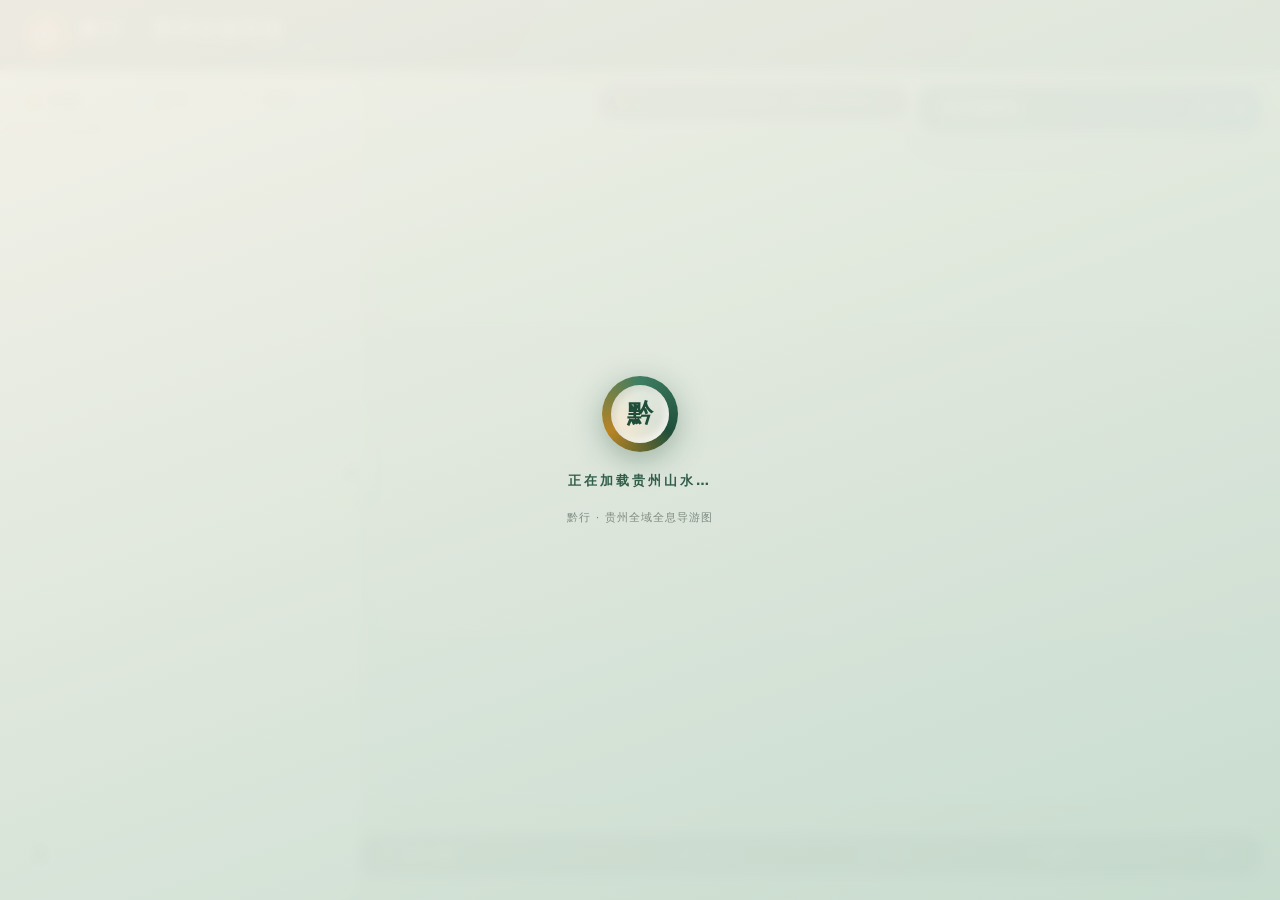
==== index.html @ d2a4653a "deploy qianxing" ====
<!DOCTYPE html>
<html lang="zh-CN">
<head>
<meta charset="UTF-8">
<meta name="viewport" content="width=device-width, initial-scale=1.0">
<title>黔行 · 贵州全域全息导游图</title>
<link rel="stylesheet" href="leaflet/leaflet.css" />
<link rel="dns-prefetch" href="https://webrd01.is.autonavi.com" />
<script src="leaflet/leaflet.js"></script>
<style>
  :root {
    --ink-deep: #0f1d16; --mountain: #1f4f3a; --mountain-mid: #3d7e62;
    --mountain-mist: #c8dccf; --bg-paper: rgba(253, 251, 243, 0.85);
    --bg-base: #f4f1e8; --chili: #c54a2c; --amber: #b88424;
    --line: rgba(224, 218, 196, 0.6); --glass: rgba(15, 29, 22, 0.65);
    --glass-light: rgba(255, 255, 255, 0.75);
  }
  * { margin: 0; padding: 0; box-sizing: border-box; }
  body { font-family: system-ui, -apple-system, BlinkMacSystemFont, "PingFang SC", "Microsoft YaHei", "Noto Sans SC", "Hiragino Sans GB", sans-serif; background: var(--bg-base); color: var(--ink-deep); overflow: hidden; }
  ::-webkit-scrollbar { width: 6px; height: 6px; }
  ::-webkit-scrollbar-track { background: transparent; }
  ::-webkit-scrollbar-thumb { background: rgba(15,29,22,0.2); border-radius: 3px; }
  ::-webkit-scrollbar-thumb:hover { background: rgba(15,29,22,0.4); }
  header {
    background: var(--glass); backdrop-filter: blur(20px); -webkit-backdrop-filter: blur(20px);
    color: white; height: 70px; display: flex; align-items: center; justify-content: space-between;
    box-shadow: 0 4px 20px rgba(0,0,0,0.15); z-index: 1001; position: relative; border-bottom: 1px solid rgba(255,255,255,0.1);
  }
  .brand { display: flex; align-items: center; gap: 12px; padding: 0 24px; z-index: 2; }
  .brand-seal { width: 44px; height: 44px; background: var(--chili); border-radius: 12px; display: flex; align-items: center; justify-content: center; font-family: system-ui, -apple-system, BlinkMacSystemFont, "PingFang SC", "Microsoft YaHei", "Noto Sans SC", "Hiragino Sans GB", sans-serif; font-size: 24px; transform: rotate(-5deg); box-shadow: 0 4px 12px rgba(197,74,44,0.4); }
  .brand-text h1 { font-size: 20px; font-weight: 900; letter-spacing: 2px; }
  .brand-text p { font-size: 10px; opacity: 0.8; letter-spacing: 4px; }
  .admin-link { position: absolute; top: 10px; right: 20px; background: rgba(255,255,255,0.15); color: white; padding: 6px 14px; border-radius: 16px; font-size: 12px; text-decoration: none; border: 1px solid rgba(255,255,255,0.2); transition: all 0.2s; z-index: 10; }
  .admin-link:hover { background: rgba(255,255,255,0.3); }
  .search-box { position: relative; width: 380px; z-index: 2; }
  .search-box input { width: 100%; padding: 10px 16px; border-radius: 24px; border: 1px solid rgba(255,255,255,0.2); background: rgba(255,255,255,0.15); color: white; font-family: system-ui, -apple-system, BlinkMacSystemFont, "PingFang SC", "Microsoft YaHei", "Noto Sans SC", "Hiragino Sans GB", sans-serif; font-size: 14px; outline: none; transition: all 0.3s; }
  .search-box input::placeholder { color: rgba(255,255,255,0.6); }
  .search-box input:focus { background: rgba(255,255,255,0.25); box-shadow: 0 0 0 2px rgba(184,132,36,0.5); }
  .search-results { position: absolute; top: 45px; left: 0; width: 100%; background: var(--glass-light); backdrop-filter: blur(20px); border-radius: 12px; box-shadow: 0 8px 32px rgba(0,0,0,0.2); overflow: hidden; display: none; max-height: 400px; overflow-y: auto; z-index: 2000; border: 1px solid rgba(255,255,255,0.2); }
  .search-item { padding: 12px 16px; cursor: pointer; border-bottom: 1px solid rgba(255,255,255,0.1); font-size: 13px; display: flex; justify-content: space-between; align-items: center; color: var(--ink-deep); }
  .search-item:hover { background: rgba(255,255,255,0.3); }
  .search-item small { color: #666; font-weight: normal; margin-left: 5px; display: block; font-size: 11px; margin-top: 2px; }
  .search-tag { background: var(--chili); color: white; font-size: 9px; padding: 2px 5px; border-radius: 4px; margin-left: 5px; vertical-align: middle; }
  .search-price { color: var(--chili); font-weight: bold; font-size: 12px; }
  .ticker-wrap { flex: 1; overflow: hidden; margin: 0 20px; z-index: 2; }
  .ticker { display: flex; white-space: nowrap; animation: ticker 40s linear infinite; }
  .ticker-item { padding: 0 30px; font-size: 13px; color: rgba(255,255,255,0.9); display: flex; align-items: center; gap: 8px; }
  .ticker-item::before { content: '🔥'; }
  @keyframes ticker { 0% { transform: translateX(100%); } 100% { transform: translateX(-100%); } }
  .main-container { display: flex; height: calc(100vh - 70px); position: relative; }
  .sidebar { position: absolute; left: 0; top: 0; bottom: 0; width: 360px; background: var(--bg-paper); backdrop-filter: blur(20px); -webkit-backdrop-filter: blur(20px); height: 100%; display: flex; flex-direction: column; z-index: 500; border-right: 1px solid rgba(255,255,255,0.3); box-shadow: 4px 0 20px rgba(0,0,0,0.05); transition: transform 0.35s cubic-bezier(0.4, 0, 0.2, 1); }
  .sidebar-nav { width: 320px; display: flex; flex-direction: column; border-right: 1px solid rgba(255,255,255,0.25); min-height: 0; }
  .sidebar-comm { width: 340px; display: flex; flex-direction: column; min-height: 0; }
  .sidebar-comm-head { display: flex; align-items: center; justify-content: space-between; padding: 13px 15px; font-weight: 800; color: var(--mountain); border-bottom: 1px solid rgba(255,255,255,0.3); background: rgba(255,255,255,0.28); flex-shrink: 0; }
  .sidebar-comm-live { font-size: 11px; color: #2e9e5b; font-weight: 700; }
  .sidebar-comm .sidebar-content { padding: 0; }
  @media (max-width: 820px) {
    .sidebar { width: 100%; flex-direction: column; }
    .sidebar-nav { width: 100%; height: 52%; }
    .sidebar-comm { width: 100%; height: 48%; border-right: none; border-top: 1px solid rgba(255,255,255,0.25); }
  }
  .sidebar.hidden { transform: translateX(-100%); box-shadow: none; }

  /* ===== 侧边栏滑动开关按钮 ===== */
  .sidebar-toggle { position: fixed; top: 50%; left: 332px; transform: translateY(-50%); z-index: 1200; width: 38px; height: 92px; border: none; cursor: pointer; background: linear-gradient(135deg, rgba(255,255,255,0.5), rgba(225,242,233,0.25)); backdrop-filter: blur(18px) saturate(160%); -webkit-backdrop-filter: blur(18px) saturate(160%); border-radius: 16px; box-shadow: 0 8px 24px rgba(15,29,22,0.18), inset 0 1px 0 rgba(255,255,255,0.6), inset 0 -1px 0 rgba(255,255,255,0.15); border: 1px solid rgba(255,255,255,0.45); color: #1f4f3a; display: flex; align-items: center; justify-content: center; transition: left 0.35s cubic-bezier(0.4, 0, 0.2, 1), background 0.2s, transform 0.2s, box-shadow 0.2s; }
  .sidebar-toggle:hover { background: linear-gradient(135deg, rgba(255,255,255,0.62), rgba(225,242,233,0.34)); box-shadow: 0 10px 30px rgba(15,29,22,0.26), inset 0 1px 0 rgba(255,255,255,0.78), inset 0 -1px 0 rgba(255,255,255,0.2); transform: translateY(-50%) scale(1.05); }
  .sidebar-toggle .toggle-badge { position: absolute; top: -6px; right: -4px; width: 16px; height: 16px; background: var(--chili); border-radius: 50%; font-size: 9px; display: flex; align-items: center; justify-content: center; box-shadow: 0 1px 4px rgba(0,0,0,0.3); border: 1.5px solid #fff; }
  .sidebar-toggle .toggle-inner { display: flex; flex-direction: column; align-items: center; gap: 5px; }
  .sidebar-toggle .toggle-icon { font-size: 16px; line-height: 1; color: #1f4f3a; transition: transform 0.35s cubic-bezier(0.4, 0, 0.2, 1); }
  .sidebar-toggle .toggle-text { font-size: 9px; letter-spacing: 1px; writing-mode: vertical-rl; color: #1f4f3a; opacity: 0.9; font-weight: 700; }
  .sidebar-toggle.closed { left: 0; }
  .sidebar-toggle.closed .toggle-icon { transform: rotate(180deg); }

  /* ===== 路书出发设置 ===== */
  .route-setup { background: linear-gradient(135deg, rgba(31,79,58,0.09), rgba(184,132,36,0.09)); border: 1px solid rgba(31,79,58,0.18); border-radius: 12px; padding: 12px; margin: 0 10px 12px; }
  .setup-title { font-size: 13px; font-weight: 900; color: var(--mountain); margin-bottom: 9px; display: flex; align-items: center; gap: 6px; cursor: pointer; user-select: none; justify-content: space-between; }
  .setup-toggle { transition: transform 0.3s ease; font-size: 11px; opacity: 0.6; }
  .setup-toggle.collapsed { transform: rotate(-90deg); }
  .setup-body { max-height: 800px; overflow: hidden; transition: max-height 0.35s ease, opacity 0.3s ease, margin 0.3s ease; opacity: 1; }
  .setup-body.collapsed { max-height: 0; opacity: 0; margin-top: -9px; }
  .setup-grid { display: grid; grid-template-columns: 1fr 1fr; gap: 8px; margin-bottom: 9px; }
  .setup-field label { font-size: 10px; color: var(--ink-deep); opacity: 0.65; display: block; margin-bottom: 3px; font-weight: bold; }
  .setup-field input { width: 100%; padding: 7px 9px; border: 1px solid rgba(31,79,58,0.25); border-radius: 8px; font-family: system-ui, -apple-system, BlinkMacSystemFont, "PingFang SC", "Microsoft YaHei", "Noto Sans SC", "Hiragino Sans GB", sans-serif; font-size: 12px; background: rgba(255,255,255,0.65); color: var(--ink-deep); outline: none; transition: all 0.2s; }
  .setup-field input:focus { border-color: var(--mountain); box-shadow: 0 0 0 2px rgba(31,79,58,0.15); }
  .pack-row { display: flex; gap: 6px; margin-bottom: 8px; }
  .pack-row input { flex: 1; padding: 7px 9px; border: 1px solid rgba(31,79,58,0.25); border-radius: 8px; font-family: system-ui, -apple-system, BlinkMacSystemFont, "PingFang SC", "Microsoft YaHei", "Noto Sans SC", "Hiragino Sans GB", sans-serif; font-size: 12px; background: rgba(255,255,255,0.65); outline: none; }
  .pack-row button { width: 34px; flex-shrink: 0; background: var(--mountain); color: #fff; border: none; border-radius: 8px; font-size: 16px; cursor: pointer; transition: all 0.2s; }
  .pack-row button:hover { background: var(--ink-deep); }
  .pack-tags { display: flex; flex-wrap: wrap; gap: 5px; margin-bottom: 9px; }
  .pack-tag { display: inline-flex; align-items: center; gap: 4px; background: rgba(31,79,58,0.12); color: var(--mountain); font-size: 11px; font-weight: bold; padding: 3px 9px; border-radius: 20px; border: 1px solid rgba(31,79,58,0.2); }
  .pack-tag button { background: none; border: none; color: var(--mountain); opacity: 0.5; cursor: pointer; font-size: 11px; padding: 0; margin-left: 2px; }
  .pack-tag button:hover { opacity: 1; }
  .smart-btn { width: 100%; padding: 8px; background: linear-gradient(135deg, var(--amber), #d99a2b); color: white; border: none; border-radius: 8px; font-size: 12px; font-weight: bold; cursor: pointer; transition: all 0.2s; display: flex; align-items: center; justify-content: center; gap: 6px; box-shadow: 0 3px 10px rgba(184,132,36,0.35); }
  .smart-btn:hover { transform: translateY(-1px); box-shadow: 0 5px 14px rgba(184,132,36,0.45); }
  .smart-tips { margin-top: 9px; }
  .smart-tip { display: flex; gap: 6px; align-items: flex-start; background: rgba(255,255,255,0.6); border: 1px solid rgba(184,132,36,0.25); border-left: 3px solid var(--amber); border-radius: 7px; padding: 6px 8px; margin-bottom: 5px; font-size: 11px; color: #555; line-height: 1.45; }
  .smart-tip.empty { border-left-color: #999; border-style: dashed; color: #999; background: rgba(255,255,255,0.35); }
  .sidebar-tabs { display: flex; border-bottom: 1px solid rgba(255,255,255,0.3); }
  .sidebar-tab { flex: 1; padding: 15px; text-align: center; cursor: pointer; font-weight: bold; color: var(--ink-deep); opacity: 0.5; border-bottom: 3px solid transparent; transition: all 0.2s; }
  .sidebar-tab.active { opacity: 1; color: var(--mountain); border-bottom-color: var(--chili); background: rgba(255,255,255,0.3); }
  .sidebar-content { flex: 1; overflow-y: auto; }
  .tab-content { display: none; padding: 15px 15px 15px 10px; }
  .tab-content.active { display: block; }
  .hot-card { background: var(--glass-light); backdrop-filter: blur(10px); border: 1px solid rgba(255,255,255,0.4); border-radius: 12px; padding: 15px; margin-bottom: 12px; box-shadow: 0 4px 12px rgba(0,0,0,0.05); border-left: 4px solid var(--amber); transition: all 0.2s; }
  .fallback-tip { font-size: 11px; color: #b45309; background: rgba(255,248,225,0.8); border: 1px dashed var(--amber); border-radius: 8px; padding: 8px 10px; margin-bottom: 12px; line-height: 1.4; }
  .hot-toolbar { margin-bottom: 12px; display: flex; flex-direction: column; gap: 8px; }
  .hot-status { font-size: 11px; padding: 8px 10px; border-radius: 8px; line-height: 1.4; }
  .hot-status.ok { color: #166534; background: rgba(220,252,231,0.85); border: 1px solid rgba(34,197,94,0.35); }
  .hot-status.sync { color: #1e40af; background: rgba(219,234,254,0.85); border: 1px solid rgba(59,130,246,0.35); }
  .hot-status.warn { color: #92400e; background: rgba(255,248,225,0.9); border: 1px dashed var(--amber); }
  .hot-toolbar-btns { display: flex; gap: 8px; }
  .hot-mini-btn { flex: 1; padding: 6px 0; border: 1px solid rgba(31,79,58,0.25); background: rgba(255,255,255,0.6); color: var(--mountain); border-radius: 8px; font-size: 11px; font-weight: bold; cursor: pointer; transition: all 0.2s; font-family: inherit; }
  .hot-mini-btn:hover { background: var(--mountain); color: #fff; }
  .hot-card:hover { transform: translateY(-2px); box-shadow: 0 8px 20px rgba(0,0,0,0.1); }
  .hot-card.urgent { border-left-color: var(--chili); }
  .hot-title { font-size: 14px; font-weight: bold; margin-bottom: 5px; display: flex; justify-content: space-between; }
  .hot-badge { font-size: 10px; padding: 2px 6px; border-radius: 4px; color: white; }
  .hot-badge.red { background: var(--chili); }
  .hot-badge.orange { background: var(--amber); }
  .hot-desc { font-size: 12px; color: #555; line-height: 1.5; }
  .route-stats { padding: 15px 10px; background: rgba(15,29,22,0.1); border-radius: 12px; margin: 10px; color: var(--ink-deep); display: flex; justify-content: space-around; text-align: center; }
  .stat-item h3 { font-size: 22px; color: var(--chili); margin-bottom: 2px; font-family: system-ui, -apple-system, BlinkMacSystemFont, "PingFang SC", "Microsoft YaHei", "Noto Sans SC", "Hiragino Sans GB", sans-serif; }
  .stat-item p { font-size: 11px; opacity: 0.7; }
  .empty-tip { text-align: center; color: #aaa; margin-top: 60px; font-size: 14px; }
  .empty-tip div { font-size: 50px; margin-bottom: 15px; opacity: 0.3; }
  .route-item { background: var(--glass-light); backdrop-filter: blur(10px); border: 1px solid rgba(255,255,255,0.4); border-radius: 10px; padding: 12px; margin-bottom: 12px; display: flex; align-items: center; gap: 12px; border-left: 4px solid var(--mountain); box-shadow: 0 2px 8px rgba(0,0,0,0.05); position: relative; }
  .route-num { background: var(--mountain); color: white; width: 26px; height: 26px; border-radius: 50%; display: flex; align-items: center; justify-content: center; font-size: 13px; flex-shrink: 0; font-weight: bold; }
  .route-info { flex: 1; }
  .route-info h4 { font-size: 15px; margin-bottom: 3px; color: var(--ink-deep); }
  .route-info p { font-size: 11px; color: var(--chili); font-weight: bold; }
  .route-del { background: none; border: none; color: #999; cursor: pointer; font-size: 16px; padding: 5px; transition: color 0.2s; }
  .route-del:hover { color: var(--chili); }
  .clear-btn { width: calc(100% - 20px); margin: 10px; padding: 12px; background: transparent; color: var(--chili); border: 1px solid var(--chili); border-radius: 10px; cursor: pointer; font-size: 14px; font-weight: bold; transition: all 0.2s; }
  .clear-btn:hover { background: var(--chili); color: white; }
  .navi-btn { width: calc(100% - 20px); margin: 0 10px 15px; padding: 12px; background: var(--mountain); color: white; border: none; border-radius: 10px; cursor: pointer; font-size: 14px; font-weight: bold; display: flex; align-items: center; justify-content: center; gap: 8px; box-shadow: 0 4px 12px rgba(31,79,58,0.3); transition: all 0.2s; }
  .navi-btn:hover { background: var(--ink-deep); transform: translateY(-1px); }
  .map-wrapper { flex: 1; position: relative; }
  #map { width: 100%; height: 100%; background: #c5d8d0; cursor: grab; }
  #map:active { cursor: grabbing; }
  .map-hint { position: absolute; top: 15px; right: 372px; background: var(--glass); backdrop-filter: blur(12px); color: white; padding: 8px 32px 8px 16px; border-radius: 20px; font-size: 12px; z-index: 999; border: 1px solid rgba(255,255,255,0.1); display: flex; align-items: center; }
  /* 地图提示的关闭叉叉已移除：提示常驻，无需关闭按钮 */
  .locate-btn { position: absolute; bottom: 25px; left: 20px; z-index: 1000; width: 40px; height: 40px; background: var(--glass-light); backdrop-filter: blur(12px); border: 1px solid rgba(255,255,255,0.3); border-radius: 50%; cursor: pointer; box-shadow: 0 4px 12px rgba(0,0,0,0.15); display: flex; align-items: center; justify-content: center; transition: all 0.2s; }
  .locate-btn:hover { background: white; transform: scale(1.05); box-shadow: 0 6px 16px rgba(0,0,0,0.2); }
  .locate-btn svg { width: 20px; height: 20px; }
  .bottom-bar { position: absolute; bottom: 25px; left: 360px; right: 20px; height: 40px; background: var(--glass); backdrop-filter: blur(16px); -webkit-backdrop-filter: blur(16px); border-radius: 12px; color: white; display: flex; align-items: center; justify-content: space-between; padding: 0 20px; z-index: 999; box-shadow: 0 4px 20px rgba(0,0,0,0.15); border: 1px solid rgba(255,255,255,0.1); transition: left 0.35s cubic-bezier(0.4, 0, 0.2, 1); }
  .bottom-bar.sidebar-collapsed { left: 75px; }
  .bar-section { font-size: 12px; display: flex; align-items: center; gap: 6px; font-weight: bold; }
  .bar-divider { width: 1px; height: 16px; background: rgba(255,255,255,0.2); }
  .time-section { font-family: system-ui, -apple-system, BlinkMacSystemFont, "PingFang SC", "Microsoft YaHei", "Noto Sans SC", "Hiragino Sans GB", sans-serif; font-size: 18px; color: #ffb74d; letter-spacing: 1px; }
  .time-section span:last-child { font-size: 11px; color: rgba(255,255,255,0.8); margin-left: 8px; font-family: system-ui, -apple-system, BlinkMacSystemFont, "PingFang SC", "Microsoft YaHei", "Noto Sans SC", "Hiragino Sans GB", sans-serif; }
  @media (max-width: 900px) { .bar-section:nth-child(n+5) { display: none; } .bottom-bar { padding: 0 12px; left: 75px; } .admin-link { display: none; } }
  .custom-marker { width: 28px; height: 38px; position: relative; cursor: pointer; }
  .marker-pin { width: 28px; height: 28px; border-radius: 50% 50% 50% 0; background: var(--mountain); transform: rotate(-45deg); border: 2px solid white; box-shadow: 0 2px 6px rgba(0,0,0,0.3); display: flex; align-items: center; justify-content: center; }
  .marker-pin.food { background: var(--chili); } .marker-pin.fun { background: var(--amber); }
  .marker-pin.drink { background: #8e44ad; } .marker-pin.custom { background: #0f1d16; border-style: dashed; }
  .marker-pin span { transform: rotate(45deg); color: white; font-size: 12px; }
  .marker-price-tag { position: absolute; top: -10px; left: 50%; transform: translateX(-50%); background: white; color: var(--chili); font-size: 9px; font-weight: bold; padding: 1px 5px; border-radius: 3px; box-shadow: 0 1px 3px rgba(0,0,0,0.2); white-space: nowrap; }
  @keyframes popupFadeIn { from { opacity: 0; } to { opacity: 1; } }
  .leaflet-popup-content-wrapper { border-radius: 16px; overflow: hidden; box-shadow: 0 10px 40px rgba(0,0,0,0.2); background: var(--glass-light); backdrop-filter: blur(20px); -webkit-backdrop-filter: blur(20px); border: 1px solid rgba(255,255,255,0.4); width: 280px !important; max-width: 280px !important; animation: popupFadeIn 0.15s ease-out; }
  .leaflet-popup-tip { background: var(--glass-light); border: 1px solid rgba(255,255,255,0.4); }
  .leaflet-popup-content { margin: 0; width: 280px !important; max-width: 280px !important; max-height: min(70vh, 520px); overflow-y: auto; }
  .leaflet-popup { transition: none !important; }
  .leaflet-popup-content-wrapper, .leaflet-popup-tip { pointer-events: auto; }
  .popup-img { width: 100%; height: 80px; background-size: cover; background-position: center; position: relative; }
  .popup-img::after { content: ''; position: absolute; inset: 0; background: linear-gradient(180deg, transparent 40%, rgba(0,0,0,0.7) 100%); }
  .popup-img-tag { position: absolute; top: 8px; left: 8px; background: rgba(255,255,255,0.9); padding: 3px 8px; border-radius: 10px; font-size: 10px; color: var(--mountain); font-weight: bold; z-index: 2; backdrop-filter: blur(4px); }
  .popup-douyin-tag { position: absolute; bottom: 8px; right: 8px; background: #f44336; color: white; padding: 2px 6px; border-radius: 4px; font-size: 9px; font-weight: bold; z-index: 2; box-shadow: 0 2px 4px rgba(0,0,0,0.2); }
  .popup-body { padding: 10px; }
  .popup-body h3 { font-size: 14px; margin-bottom: 6px; color: var(--ink-deep); display: flex; justify-content: space-between; align-items: baseline; }
  .popup-body h3 small { font-size: 10px; color: #666; }
  .env-box { background: rgba(255,255,255,0.4); border-radius: 8px; padding: 6px; margin-bottom: 8px; border: 1px solid rgba(255,255,255,0.3); }
  .env-title { font-size: 9px; color: var(--ink-deep); opacity: 0.6; margin-bottom: 4px; font-weight: bold; letter-spacing: 1px; }
  .env-current { display: flex; justify-content: space-between; align-items: center; margin-bottom: 4px; }
  .env-temp { font-size: 16px; font-weight: 900; color: var(--chili); font-family: system-ui, -apple-system, BlinkMacSystemFont, "PingFang SC", "Microsoft YaHei", "Noto Sans SC", "Hiragino Sans GB", sans-serif; }
  .env-desc { font-size: 9px; color: var(--ink-deep); text-align: right; }
  .env-desc small { display: block; font-size: 8px; opacity: 0.6; }
  .env-forecast { display: flex; justify-content: space-between; border-top: 1px dashed rgba(0,0,0,0.1); padding-top: 4px; }
  .forecast-day { text-align: center; font-size: 8px; }
  .forecast-day span { display: block; margin-top: 1px; color: var(--mountain); font-weight: bold; font-size: 8px; }
  .popup-desc { font-size: 10px; color: #444; line-height: 1.5; margin-bottom: 6px; }
  .guide-box { background: rgba(31,79,58,0.08); border-left: 3px solid var(--mountain); border-radius: 0 6px 6px 0; padding: 5px 7px; margin-bottom: 6px; }
  .guide-title { font-size: 9px; color: var(--mountain); font-weight: bold; margin-bottom: 2px; display: flex; align-items: center; gap: 4px; }
  .guide-text { font-size: 9px; color: #555; line-height: 1.4; }
  .group-buy-box { background: rgba(255,248,225,0.7); border: 1px dashed var(--amber); border-radius: 6px; padding: 5px; margin-bottom: 8px; }
  .group-buy-title { font-size: 9px; color: var(--amber); font-weight: bold; margin-bottom: 2px; }
  .group-buy-price { color: var(--chili); font-size: 13px; font-weight: bold; }
  .group-buy-price del { color: #999; font-size: 9px; font-weight: normal; margin-left: 3px; }
  .tip-box { background: rgba(255,235,238,0.7); border-left: 3px solid var(--chili); padding: 5px 7px; margin-bottom: 8px; font-size: 9px; color: #b71c1c; line-height: 1.4; border-radius: 0 4px 4px 0; }
  .popup-actions { display: flex; gap: 6px; }
  .popup-gallery { margin-bottom: 8px; }
  .gallery-title { font-size: 9px; color: var(--mountain); font-weight: bold; margin-bottom: 4px; }
  .gallery-grid { display: grid; grid-template-columns: repeat(3, 1fr); gap: 4px; }
  .gallery-item { width: 100%; aspect-ratio: 1; border-radius: 6px; background-size: cover; background-position: center; cursor: pointer; transition: transform 0.2s; border: 1px solid rgba(0,0,0,0.05); }
  .gallery-item:hover { transform: scale(1.05); }
  .popup-rich { font-size: 10px; color: #444; line-height: 1.6; margin-bottom: 8px; padding: 6px; background: rgba(255,255,255,0.4); border-radius: 8px; border: 1px solid rgba(255,255,255,0.3); }
  .popup-rich h4 { font-size: 11px; font-weight: bold; margin-bottom: 4px; color: var(--ink-deep); }
  .popup-rich p { margin-bottom: 4px; }
  .popup-rich img { max-width: 100%; border-radius: 6px; margin: 4px 0; }
  .popup-rich a { color: var(--mountain); font-weight: bold; text-decoration: underline; }
  .popup-articles { margin-bottom: 8px; }
  .articles-title { font-size: 9px; color: var(--mountain); font-weight: bold; margin-bottom: 4px; }
  .article-card { display: flex; align-items: center; gap: 6px; padding: 5px 7px; margin-bottom: 3px; background: rgba(45,106,79,0.06); border: 1px solid rgba(45,106,79,0.15); border-radius: 8px; text-decoration: none; transition: all 0.2s; }
  .article-card:hover { background: rgba(45,106,79,0.12); transform: translateX(2px); }
  .article-icon { font-size: 13px; flex-shrink: 0; }
  .article-text { flex: 1; font-size: 10px; color: var(--mountain); font-weight: 500; overflow: hidden; text-overflow: ellipsis; white-space: nowrap; }
  .article-arrow { font-size: 11px; color: var(--mountain); opacity: 0.5; }
  .add-route-btn { flex: 1; padding: 6px; background: var(--mountain); color: white; border: none; border-radius: 6px; cursor: pointer; font-size: 10px; font-weight: bold; transition: all 0.2s; }
  .navi-only-btn { flex: 1; padding: 6px; background: var(--chili); color: white; border: none; border-radius: 6px; cursor: pointer; font-size: 10px; font-weight: bold; transition: all 0.2s; }
  .add-route-btn:hover { background: var(--ink-deep); transform: translateY(-1px); }
  .navi-only-btn:hover { background: #a73c20; transform: translateY(-1px); }
  .click-form { position: absolute; top: 50%; left: 50%; transform: translate(-50%,-50%); background: var(--glass-light); backdrop-filter: blur(24px); -webkit-backdrop-filter: blur(24px); padding: 24px; border-radius: 20px; box-shadow: 0 15px 40px rgba(0,0,0,0.2); z-index: 2000; width: 320px; display: none; border: 1px solid rgba(255,255,255,0.5); }

  /* 热点详情模态框 */
  .hot-modal-overlay { position: fixed; inset: 0; background: rgba(0,0,0,0.45); backdrop-filter: blur(4px); z-index: 3000; display: none; align-items: center; justify-content: center; padding: 20px; }
  .hot-modal { background: var(--bg-paper); border-radius: 18px; width: 100%; max-width: 420px; max-height: 85vh; overflow: hidden; box-shadow: 0 20px 50px rgba(0,0,0,0.25); border: 1px solid rgba(255,255,255,0.5); display: flex; flex-direction: column; }
  .hot-modal-header { position: relative; flex-shrink: 0; }
  .hot-modal-img { width: 100%; height: 160px; background-size: cover; background-position: center; background-color: rgba(15,29,22,0.06); }
  .hot-modal-img.empty { display: flex; align-items: center; justify-content: center; font-size: 60px; background: linear-gradient(135deg, rgba(31,79,58,0.1), rgba(184,132,36,0.1)); }
  .hot-modal-close { position: absolute; top: 10px; right: 10px; width: 32px; height: 32px; border-radius: 50%; background: rgba(255,255,255,0.9); border: none; cursor: pointer; font-size: 16px; color: #555; display: flex; align-items: center; justify-content: center; box-shadow: 0 2px 8px rgba(0,0,0,0.15); transition: all 0.2s; }
  .hot-modal-close:hover { background: white; color: var(--chili); transform: rotate(90deg); }
  .hot-modal-body { padding: 16px; overflow-y: auto; }
  .hot-modal-title { font-size: 17px; font-weight: 900; color: var(--ink-deep); margin-bottom: 8px; display: flex; align-items: center; gap: 8px; }
  .hot-modal-badge { font-size: 11px; padding: 3px 8px; border-radius: 5px; color: white; }
  .hot-modal-badge.red { background: var(--chili); }
  .hot-modal-badge.orange { background: var(--amber); }
  .hot-modal-desc { font-size: 13px; color: #444; line-height: 1.7; margin-bottom: 12px; }
  .hot-modal-gallery-title { font-size: 12px; color: var(--mountain); font-weight: bold; margin-bottom: 8px; }
  .hot-modal-gallery { display: grid; grid-template-columns: repeat(3, 1fr); gap: 6px; }
  .hot-modal-gallery img { width: 100%; aspect-ratio: 1; object-fit: cover; border-radius: 8px; cursor: pointer; transition: transform 0.2s; border: 1px solid rgba(0,0,0,0.05); }
  .hot-modal-gallery img:hover { transform: scale(1.03); }
  .hot-card { cursor: pointer; }
  .hot-card .hot-title span:first-child { pointer-events: none; }
  .close-form-btn { position: absolute; top: 10px; right: 12px; background: none; border: none; font-size: 18px; color: #555; cursor: pointer; transition: color 0.2s; }
  .close-form-btn:hover { color: var(--chili); }
  .click-form h3 { font-size: 18px; color: var(--mountain); margin-bottom: 15px; text-align: center; }
  .click-form label { font-size: 12px; color: var(--ink-deep); opacity: 0.7; display: block; margin-bottom: 5px; }
  .click-form input { width: 100%; padding: 10px; margin-bottom: 12px; border: 1px solid rgba(255,255,255,0.5); border-radius: 8px; font-family: system-ui, -apple-system, BlinkMacSystemFont, "PingFang SC", "Microsoft YaHei", "Noto Sans SC", "Hiragino Sans GB", sans-serif; background: rgba(255,255,255,0.5); }
  .icon-selector { display: grid; grid-template-columns: repeat(5, 1fr); gap: 6px; margin-bottom: 12px; }
  .icon-option { height: 48px; border: 2px solid rgba(255,255,255,0.5); border-radius: 10px; display: flex; flex-direction: column; align-items: center; justify-content: center; cursor: pointer; font-size: 18px; gap: 2px; transition: all 0.2s; background: rgba(255,255,255,0.3); }
  .icon-option span { font-size: 8px; color: #555; line-height: 1; }
  .icon-option.active { border-color: var(--mountain); background: rgba(31,79,58,0.15); transform: scale(1.06); box-shadow: 0 2px 8px rgba(31,79,58,0.25); }
  .icon-option.custom-opt { border-style: dashed; border-color: rgba(184,132,36,0.6); }
  .icon-option.custom-opt.active { border-style: solid; border-color: var(--amber); background: rgba(184,132,36,0.15); box-shadow: 0 2px 8px rgba(184,132,36,0.3); }
  .custom-icon-panel { background: rgba(255,255,255,0.55); border: 1px solid rgba(184,132,36,0.35); border-radius: 10px; padding: 10px; margin-bottom: 12px; display: none; }
  .custom-icon-panel.show { display: block; }
  .custom-icon-row { display: flex; gap: 8px; margin-bottom: 8px; }
  .custom-icon-row input { flex: 1; padding: 8px 10px; border: 1px solid rgba(184,132,36,0.4); border-radius: 8px; font-family: system-ui, -apple-system, BlinkMacSystemFont, "PingFang SC", "Microsoft YaHei", "Noto Sans SC", "Hiragino Sans GB", sans-serif; font-size: 13px; background: rgba(255,255,255,0.7); outline: none; }
  .custom-icon-row input:focus { border-color: var(--amber); box-shadow: 0 0 0 2px rgba(184,132,36,0.18); }
  .color-picker { display: flex; gap: 6px; flex-wrap: wrap; }
  .color-swatch { width: 26px; height: 26px; border-radius: 50%; cursor: pointer; border: 2.5px solid #fff; box-shadow: 0 1px 4px rgba(0,0,0,0.3); transition: all 0.2s; }
  .color-swatch:hover { transform: scale(1.15); }
  .color-swatch.active { border-color: var(--ink-deep); transform: scale(1.2); }
  .form-buttons { display: flex; gap: 10px; }
  .form-buttons button { flex: 1; padding: 12px; border: none; border-radius: 8px; cursor: pointer; font-weight: bold; transition: all 0.2s; }
  #saveClickBtn { background: var(--mountain); color: white; }
  #cancelClickBtn { background: rgba(255,255,255,0.5); color: var(--ink-deep); border: 1px solid rgba(255,255,255,0.5); }

  /* ===== 景点详情面板（点击地图标记弹出，固定在屏幕中央，不随地图移动） ===== */
  .spot-detail-overlay { position: fixed; inset: 0; background: rgba(0,0,0,0.35); backdrop-filter: blur(2px); -webkit-backdrop-filter: blur(2px); z-index: 2500; display: none; align-items: center; justify-content: center; padding: 14px; }
  .spot-detail-panel { position: relative; background: var(--bg-paper); border-radius: 14px; width: 100%; max-width: 280px; max-height: min(62vh, 460px); overflow: hidden; box-shadow: 0 18px 44px rgba(0,0,0,0.28); border: 1px solid rgba(255,255,255,0.5); display: flex; flex-direction: column; }
  .spot-detail-close { position: absolute; top: 8px; right: 8px; width: 28px; height: 28px; border-radius: 50%; background: rgba(255,255,255,0.92); border: none; cursor: pointer; font-size: 14px; color: #555; display: flex; align-items: center; justify-content: center; z-index: 5; box-shadow: 0 2px 6px rgba(0,0,0,0.15); transition: all 0.2s; }
  .spot-detail-close:hover { background: #fff; color: var(--chili); transform: rotate(90deg); }
  .spot-detail-img { width: 100%; height: 88px; background-size: cover; background-position: center; background-color: rgba(15,29,22,0.06); position: relative; flex-shrink: 0; }
  .spot-detail-img::after { content: ''; position: absolute; inset: 0; background: linear-gradient(180deg, transparent 45%, rgba(0,0,0,0.5) 100%); }
  .spot-detail-tag { position: absolute; bottom: 6px; left: 8px; background: rgba(255,255,255,0.92); padding: 2px 8px; border-radius: 10px; font-size: 10px; color: var(--mountain); font-weight: bold; z-index: 2; }
  .spot-detail-body { padding: 10px; overflow-y: auto; flex: 1; }
  .sd-title { font-size: 14px; font-weight: 900; color: var(--ink-deep); margin-bottom: 5px; display: flex; align-items: baseline; justify-content: space-between; gap: 8px; }
  .sd-title small { font-size: 10px; color: #777; font-weight: normal; flex-shrink: 0; }
  .sd-env { display: flex; justify-content: space-between; gap: 8px; font-size: 9px; color: var(--ink-deep); background: rgba(255,255,255,0.5); border: 1px solid rgba(255,255,255,0.4); border-radius: 6px; padding: 4px 7px; margin-bottom: 4px; flex-wrap: wrap; }
  .wx-forecast { display: grid; grid-template-columns: repeat(3, 1fr); gap: 4px; margin-bottom: 7px; }
  .wx-day { display: flex; flex-direction: column; align-items: center; gap: 1px; background: rgba(255,255,255,0.45); border: 1px solid rgba(255,255,255,0.4); border-radius: 6px; padding: 3px 2px; font-style: normal; }
  .wx-day.today { background: rgba(31,79,58,0.08); border-color: rgba(31,79,58,0.25); }
  .wx-day em { font-size: 9px; font-style: normal; color: #777; }
  .wx-day b { font-size: 13px; line-height: 1; }
  .wx-day i { font-size: 9px; font-style: normal; color: var(--ink-deep); font-weight: bold; }
  .sd-desc { font-size: 11px; color: #444; line-height: 1.55; margin-bottom: 7px; }
  .sd-gallery-title { font-size: 10px; color: var(--mountain); font-weight: bold; margin-bottom: 4px; }
  .sd-gallery { display: grid; grid-template-columns: repeat(3, 1fr); gap: 4px; margin-bottom: 7px; }
  .sd-gallery-item { width: 100%; aspect-ratio: 1; border-radius: 6px; background-size: cover; background-position: center; cursor: pointer; border: 1px solid rgba(0,0,0,0.05); transition: transform 0.2s; }
  .sd-gallery-item:hover { transform: scale(1.04); }
  .sd-rich { font-size: 10.5px; color: #444; line-height: 1.6; margin-bottom: 7px; padding: 6px; background: rgba(255,255,255,0.45); border-radius: 7px; border: 1px solid rgba(255,255,255,0.35); }
  .sd-rich img { max-width: 100%; border-radius: 5px; margin: 3px 0; }
  .sd-rich a { color: var(--mountain); font-weight: bold; }
  .sd-articles { margin-bottom: 7px; }
  .sd-article { display: flex; align-items: center; gap: 6px; padding: 5px 7px; margin-bottom: 3px; background: rgba(45,106,79,0.06); border: 1px solid rgba(45,106,79,0.15); border-radius: 7px; text-decoration: none; transition: all 0.2s; font-size: 10.5px; color: var(--mountain); }
  .sd-article span:nth-child(2) { flex: 1; overflow: hidden; text-overflow: ellipsis; white-space: nowrap; }
  .sd-article:hover { background: rgba(45,106,79,0.12); }
  .sd-guide { background: rgba(31,79,58,0.07); border-left: 3px solid var(--mountain); border-radius: 0 5px 5px 0; padding: 5px 7px; margin-bottom: 6px; font-size: 10px; color: #555; line-height: 1.45; }
  .sd-guide.amber { background: rgba(184,132,36,0.08); border-left-color: var(--amber); }
  .sd-guide b { color: var(--mountain); margin-right: 3px; }
  .sd-guide.amber b { color: var(--amber); }
  .sd-tip { background: rgba(255,235,238,0.7); border-left: 3px solid var(--chili); padding: 5px 7px; margin-bottom: 6px; font-size: 10px; color: #b71c1c; line-height: 1.45; border-radius: 0 4px 4px 0; }
  .sd-price { background: rgba(255,248,225,0.7); border: 1px dashed var(--amber); border-radius: 6px; padding: 5px 7px; margin-bottom: 8px; font-size: 10.5px; color: var(--ink-deep); }
  .sd-price b { color: var(--amber); margin-right: 3px; }
  .sd-price del { color: #999; font-size: 9px; font-weight: normal; margin-left: 3px; }
  .sd-actions { display: flex; gap: 6px; }
  .sd-btn { flex: 1; padding: 7px; border: none; border-radius: 7px; cursor: pointer; font-size: 11px; font-weight: bold; transition: all 0.2s; }
  .sd-btn.add { background: var(--mountain); color: #fff; }
  .sd-btn.add:hover { background: var(--ink-deep); }
  .sd-btn.add.added { background: #2e7d32; }
  .sd-btn.navi { background: var(--chili); color: #fff; }
  .sd-btn.navi:hover { background: #a73c20; }

  /* ============================================================
     AI 大山自然感 · 风格增强（覆盖式，不改原有结构）
     ============================================================ */
  /* header 自然森林渐变 + 底部山形剪影 */
  header {
    background: linear-gradient(120deg, rgba(15,35,26,0.94), rgba(33,82,60,0.9) 55%, rgba(63,112,82,0.85));
    border-bottom: none;
  }
  .brand-seal {
    border-radius: 50% 50% 46% 46%;
    box-shadow: 0 4px 18px rgba(197,74,44,0.45), inset 0 -3px 6px rgba(0,0,0,0.15);
  }
  .ticker-wrap { z-index: 6; }
  .ticker-item { text-shadow: 0 1px 3px rgba(0,0,0,0.35); }

  /* 地图底图更自然的雾霭绿 */
  #map { background: linear-gradient(180deg, #e3ede6 0%, #cfdfd4 45%, #bdd2c4 100%); }

  /* 卡片圆润化 */
  .hot-card, .route-item, .route-setup { border-radius: 16px; }
  .sidebar { border-radius: 0 22px 22px 0; }

  /* 侧边栏标签更圆润 */
  .sidebar-tab { border-radius: 10px 10px 0 0; margin: 6px 4px 0; flex: 1; }

  /* 景点详情面板 + 发散子窗口 */
  .spot-detail-overlay { background: rgba(10,26,19,0.42); backdrop-filter: blur(3px); -webkit-backdrop-filter: blur(3px); }
  .spot-detail-panel {
    border-radius: 20px;
    box-shadow: 0 24px 60px rgba(0,0,0,0.35);
    border: 1px solid rgba(255,255,255,0.55);
  }
  .spot-orbit { position: absolute; left: 50%; top: 50%; z-index: 2501; pointer-events: none; }
  .spot-sub-panel {
    position: absolute; pointer-events: auto;
    --tx: 0px; --ty: 0px;
    width: 168px; min-height: 100px; max-height: 140px;
    background: var(--bg-paper);
    backdrop-filter: blur(18px); -webkit-backdrop-filter: blur(18px);
    border-radius: 16px;
    border: 1px solid rgba(255,255,255,0.55);
    box-shadow: 0 10px 28px rgba(0,0,0,0.18);
    cursor: pointer;
    display: flex; flex-direction: column;
    padding: 10px 12px;
    transform: translate(var(--tx), var(--ty));
    transition: transform 0.3s cubic-bezier(0.34,1.56,0.64,1), box-shadow 0.3s, opacity 0.3s;
    animation: subFlyOut 0.5s cubic-bezier(0.34,1.56,0.64,1) backwards;
  }
  .spot-sub-panel:hover { transform: translate(var(--tx), var(--ty)) scale(1.08) !important; box-shadow: 0 16px 40px rgba(0,0,0,0.26); }
  .spot-sub-panel.hidden { display: none; }
  @keyframes subFlyOut {
    0%   { opacity: 0; transform: translate(calc(var(--tx) * 0.1), calc(var(--ty) * 0.1)) scale(0.3); }
    60%  { opacity: 1; transform: translate(calc(var(--tx) * 0.85), calc(var(--ty) * 0.85)) scale(1.06); }
    100% { opacity: 1; transform: translate(var(--tx), var(--ty)) scale(1); }
  }
  .spot-sub-panel:nth-child(2) { animation-delay: 0.06s; }
  .spot-sub-panel:nth-child(3) { animation-delay: 0.12s; }
  .spot-sub-panel:nth-child(4) { animation-delay: 0.18s; }
  .spot-sub-panel:nth-child(5) { animation-delay: 0.24s; }
  .sub-guide { --tx: -350px; --ty: -230px; }
  .sub-transport { --tx: 182px; --ty: -230px; }
  .sub-tip { --tx: -350px; --ty: 96px; }
  .sub-price { --tx: 182px; --ty: 96px; }
  .sub-row { display: flex; align-items: center; gap: 7px; margin-bottom: 5px; }
  .sub-icon { width: 26px; height: 26px; border-radius: 9px; display: flex; align-items: center; justify-content: center; font-size: 14px; flex-shrink: 0; }
  .sub-guide .sub-icon { background: rgba(31,79,58,0.12); }
  .sub-transport .sub-icon { background: rgba(184,132,36,0.14); }
  .sub-tip .sub-icon { background: rgba(197,74,44,0.12); }
  .sub-price .sub-icon { background: rgba(142,68,173,0.12); }
  .sub-title { font-size: 12px; font-weight: 900; color: var(--ink-deep); }
  .sub-preview { font-size: 10px; color: #666; line-height: 1.45; overflow: hidden; display: -webkit-box; -webkit-line-clamp: 3; -webkit-box-orient: vertical; }
  .sub-empty-hint { font-size: 10px; color: #aaa; font-style: italic; }
  /* 主面板区块闪光高亮 */
  @keyframes flashBox { 0%, 100% { box-shadow: none; } 30% { box-shadow: 0 0 0 3px rgba(184,132,36,0.55); background: rgba(184,132,36,0.12); } }
  .flash-active { animation: flashBox 1.1s ease 2; }
  @media (max-width: 900px) {
    .spot-orbit { top: auto; bottom: 16px; left: 50%; transform: translateX(-50%); display: flex; gap: 8px; width: 92%; justify-content: center; }
    .spot-sub-panel { position: static; width: 84px; min-height: 88px; max-height: 104px; padding: 8px; --tx: 0px; --ty: 0px; transform: none; }
    .spot-sub-panel:hover { transform: translateY(-2px) scale(1.04) !important; }
    .spot-detail-panel { max-height: min(52vh, 420px); }
  }

  /* ===== 前台新闻小窗 ===== */
  .news-widget {
    position: absolute; right: 20px; top: 60px; z-index: 1002;
    width: 300px; max-width: calc(100vw - 40px);
    background: var(--bg-paper);
    backdrop-filter: blur(18px); -webkit-backdrop-filter: blur(18px);
    border-radius: 18px;
    border: 1px solid rgba(255,255,255,0.55);
    box-shadow: 0 14px 38px rgba(0,0,0,0.22);
    overflow: hidden;
    font-size: 12px;
    transition: transform 0.45s cubic-bezier(0.4,0,0.2,1), opacity 0.4s;
  }
  /* 点 ✕ 后整体收起成气泡（向上滑出） */
  .news-widget.minimized { transform: translateY(-170%) scale(0.8); opacity: 0; pointer-events: none; }
  .news-widget.collapsed .news-widget-body { display: none; }
  .news-widget-header {
    display: flex; align-items: center; justify-content: space-between;
    padding: 11px 14px;
    background: linear-gradient(120deg, rgba(31,79,58,0.92), rgba(45,106,79,0.88));
    color: #fff; cursor: pointer; user-select: none;
  }
  .news-widget-header .nw-title { display: flex; align-items: center; gap: 7px; font-weight: 900; font-size: 13px; letter-spacing: 1px; }
  .news-widget-header .nw-actions { display: flex; align-items: center; gap: 6px; }
  .news-widget-header .nw-btn { width: 21px; height: 21px; border-radius: 50%; background: rgba(255,255,255,0.18); display: flex; align-items: center; justify-content: center; font-size: 10px; line-height: 1; transition: all 0.2s; }
  .news-widget-header .nw-btn:hover { background: rgba(255,255,255,0.38); transform: scale(1.08); }
  .news-widget-header .nw-close:hover { background: rgba(220,60,50,0.8); }
  .news-widget.collapsed .nw-btn-toggle { transform: rotate(180deg); }
  /* 收起后的气泡按钮 */
  .news-mini-btn {
    position: absolute; right: 20px; top: 60px; z-index: 1003;
    width: 46px; height: 46px; border-radius: 50%;
    background: linear-gradient(120deg, rgba(31,79,58,0.96), rgba(45,106,79,0.92));
    color: #fff; font-size: 18px;
    display: none; align-items: center; justify-content: center; cursor: pointer;
    box-shadow: 0 10px 28px rgba(0,0,0,0.3), 0 0 0 1px rgba(255,255,255,0.25) inset;
    transition: transform 0.3s cubic-bezier(0.4,0,0.2,1);
    animation: miniPop 0.4s cubic-bezier(0.34,1.56,0.64,1);
  }
  .news-mini-btn:hover { transform: scale(1.12); }
  @keyframes miniPop { 0% { transform: scale(0); opacity: 0; } 100% { transform: scale(1); opacity: 1; } }
  .news-widget-body { max-height: min(56vh, 360px); overflow-y: auto; -webkit-overflow-scrolling: touch; touch-action: pan-y; overscroll-behavior: contain; padding: 8px 12px; }
  .news-item { display: flex; gap: 10px; padding: 10px 6px; border-bottom: 1px dashed rgba(0,0,0,0.08); cursor: pointer; transition: background 0.2s; border-radius: 8px; }
  .news-item:last-child { border-bottom: none; }
  .news-item:hover { background: rgba(31,79,58,0.06); }
  .news-item-ic { width: 34px; height: 34px; border-radius: 10px; background: rgba(31,79,58,0.1); display: flex; align-items: center; justify-content: center; font-size: 16px; flex-shrink: 0; }
  .news-item-main { flex: 1; min-width: 0; }
  .news-item-title { font-weight: 700; color: var(--ink-deep); font-size: 12px; line-height: 1.4; display: -webkit-box; -webkit-line-clamp: 2; -webkit-box-orient: vertical; overflow: hidden; }
  .news-item-meta { display: flex; align-items: center; gap: 6px; margin-top: 5px; }
  .news-tag { font-size: 9px; padding: 1px 6px; border-radius: 8px; font-weight: 700; }
  .news-tag.tag-文旅 { background: #dbeafe; color: #1d4ed8; }
  .news-tag.tag-交通 { background: #ffedd5; color: #c2410c; }
  .news-tag.tag-景区 { background: #dcfce7; color: #15803d; }
  .news-tag.tag-优惠 { background: #f3e8ff; color: #7e22ce; }
  .news-tag.tag-活动 { background: #fee2e2; color: #b91c1c; }
  .news-source { font-size: 9px; color: #999; }
  .news-item-empty { padding: 26px 10px; text-align: center; color: #aaa; font-size: 11px; line-height: 1.7; }
  .news-item-empty div { font-size: 26px; margin-bottom: 6px; opacity: 0.5; }
  /* 有原文链接的新闻项：右侧显示来源提示箭头 */
  .news-item.has-link { position: relative; }
  .news-item.has-link::after {
    content: '来源 ↗'; position: absolute; right: 2px; top: 9px;
    font-size: 9px; color: var(--mountain); background: rgba(31,79,58,0.08);
    padding: 2px 6px; border-radius: 8px; font-weight: 700;
  }
  .news-item.has-link:hover::after { background: rgba(31,79,58,0.18); }
  /* 实时更新提示 */
  .nw-updated-badge {
    position: absolute; top: 9px; right: 58px; z-index: 5;
    background: linear-gradient(135deg, #c54a2c, #e07a3f); color: #fff;
    font-size: 9px; font-weight: 900; padding: 2px 8px; border-radius: 9px;
    box-shadow: 0 2px 8px rgba(197,74,44,0.45); letter-spacing: 1px;
    animation: nwBadgePop 0.35s ease; pointer-events: none;
  }
  @keyframes nwBadgePop { 0% { transform: scale(0.4); opacity: 0; } 100% { transform: scale(1); opacity: 1; } }
  .news-widget.nw-flash .news-widget-header { animation: nwFlashBg 1.2s ease; }
  @keyframes nwFlashBg { 0%,100% { background: linear-gradient(135deg, #1f4f3a, #2d6b4f); } 50% { background: linear-gradient(135deg, #c54a2c, #b88424); } }
  /* 新闻详情弹窗 */
  .news-detail-overlay {
    position: fixed; inset: 0; z-index: 10001; background: rgba(15,29,22,0.55);
    display: none; align-items: center; justify-content: center; backdrop-filter: blur(3px);
  }
  .news-detail-overlay.open { display: flex; }
  .news-detail-card {
    width: min(420px, calc(100vw - 40px)); max-height: 78vh; overflow-y: auto;
    background: linear-gradient(160deg, #fdfbf3, #f4f1e8); border-radius: 18px;
    padding: 22px; position: relative; box-shadow: 0 18px 50px rgba(15,29,22,0.4);
    animation: ndCardIn 0.28s ease;
  }
  @keyframes ndCardIn { from { transform: translateY(26px) scale(0.96); opacity: 0; } to { transform: none; opacity: 1; } }
  .nd-close { position: absolute; top: 12px; right: 12px; width: 26px; height: 26px; border-radius: 50%; background: rgba(15,29,22,0.08); display: flex; align-items: center; justify-content: center; cursor: pointer; font-size: 12px; color: var(--ink-deep); }
  .nd-close:hover { background: rgba(197,74,44,0.85); color: #fff; }
  .nd-tag { display: inline-block; font-size: 10px; font-weight: 900; padding: 2px 9px; border-radius: 9px; margin-bottom: 10px; }
  .nd-title { font-size: 16px; font-weight: 900; color: var(--ink-deep); line-height: 1.5; margin-bottom: 10px; font-family: system-ui, -apple-system, BlinkMacSystemFont, "PingFang SC", "Microsoft YaHei", "Noto Sans SC", "Hiragino Sans GB", sans-serif; }
  .nd-summary { font-size: 12.5px; color: #444; line-height: 1.8; background: rgba(255,255,255,0.6); border-left: 3px solid var(--mountain-mid); padding: 10px 12px; border-radius: 0 10px 10px 0; margin-bottom: 14px; }
  .nd-meta { display: flex; align-items: center; gap: 8px; flex-wrap: wrap; font-size: 10.5px; color: #888; margin-bottom: 16px; }
  .nd-meta b { color: var(--mountain); font-weight: 700; }
  .nd-open-btn {
    display: flex; align-items: center; justify-content: center; gap: 7px;
    width: 100%; padding: 11px; border-radius: 12px; border: none; cursor: pointer;
    background: linear-gradient(135deg, #1f4f3a, #3d7e62); color: #fff;
    font-size: 13px; font-weight: 900; letter-spacing: 1px; transition: all 0.2s;
  }
  .nd-open-btn:hover { transform: translateY(-2px); box-shadow: 0 8px 18px rgba(31,79,58,0.4); }
  .nd-open-btn.disabled { background: #ccc; cursor: not-allowed; color: #fff; transform: none; box-shadow: none; }

  /* ===== 地区筛选面板 ===== */
  .filter-search-box { position: relative; margin: 12px 10px 8px; }
  .filter-search-box input { width: 100%; padding: 9px 14px; border-radius: 20px; border: 1px solid rgba(31,79,58,0.2); background: rgba(255,255,255,0.7); color: var(--ink-deep); font-family: system-ui, -apple-system, BlinkMacSystemFont, "PingFang SC", "Microsoft YaHei", "Noto Sans SC", "Hiragino Sans GB", sans-serif; font-size: 13px; outline: none; transition: all 0.3s; }
  .filter-search-box input::placeholder { color: rgba(0,0,0,0.35); }
  .filter-search-box input:focus { background: rgba(255,255,255,0.9); box-shadow: 0 0 0 2px rgba(184,132,36,0.4); }
  .filter-search-results { position: relative; margin: 0 10px; max-height: 300px; overflow-y: auto; }
  .filter-search-results .search-item { padding: 10px 14px; cursor: pointer; border-bottom: 1px solid rgba(0,0,0,0.06); font-size: 13px; display: flex; justify-content: space-between; align-items: center; color: var(--ink-deep); }
  .filter-search-results .search-item:hover { background: rgba(31,79,58,0.08); }

  .filter-section { margin: 0 10px 10px; background: rgba(255,255,255,0.5); border: 1px solid rgba(31,79,58,0.12); border-radius: 12px; overflow: hidden; }
  .filter-section-title { font-size: 12px; font-weight: 900; color: var(--mountain); padding: 10px 12px; display: flex; align-items: center; gap: 6px; cursor: pointer; user-select: none; justify-content: space-between; }
  .filter-section-title .filter-toggle { transition: transform 0.3s ease; font-size: 10px; opacity: 0.6; }
  .filter-section-title .filter-toggle.collapsed { transform: rotate(-90deg); }
  .filter-body { max-height: 500px; overflow: hidden; transition: max-height 0.35s ease, opacity 0.3s ease, padding 0.3s ease; opacity: 1; padding: 0 12px 10px; }
  .filter-body.collapsed { max-height: 0; opacity: 0; padding: 0 12px; }
  .filter-chips { display: flex; flex-wrap: wrap; gap: 6px; }
  .filter-chip { padding: 5px 11px; border-radius: 14px; font-size: 12px; font-weight: bold; cursor: pointer; border: 1px solid rgba(31,79,58,0.2); background: rgba(255,255,255,0.6); color: var(--ink-deep); transition: all 0.2s; user-select: none; }
  .filter-chip:hover { background: rgba(31,79,58,0.1); border-color: var(--mountain); }
  .filter-chip.active { background: var(--mountain); color: #fff; border-color: var(--mountain); box-shadow: 0 2px 8px rgba(31,79,58,0.3); }
  .filter-summary { font-size: 11px; color: var(--ink-deep); opacity: 0.6; margin: 8px 10px 0; text-align: center; }
  .filter-clear-btn { display: block; margin: 6px auto 10px; padding: 5px 16px; border-radius: 14px; font-size: 11px; font-weight: bold; border: 1px solid rgba(197,74,44,0.3); background: rgba(197,74,44,0.08); color: var(--chili); cursor: pointer; transition: all 0.2s; }
  .filter-clear-btn:hover { background: rgba(197,74,44,0.15); }

  /* ===== 旅友社区 ===== */
  .comm-wrap { padding: 4px 2px 20px; }
  .comm-auth-card { background: rgba(255,255,255,0.75); border: 1px solid rgba(31,79,58,0.15); border-radius: 14px; padding: 16px 14px; margin: 8px 0; box-shadow: 0 3px 12px rgba(31,79,58,0.08); }
  .comm-auth-title { font-size: 15px; font-weight: 900; color: var(--mountain); text-align: center; margin-bottom: 3px; }
  .comm-auth-sub { font-size: 10.5px; color: var(--ink-deep); opacity: 0.55; text-align: center; margin-bottom: 12px; line-height: 1.6; }
  .comm-auth-tabs { display: flex; border: 1px solid rgba(31,79,58,0.25); border-radius: 10px; overflow: hidden; margin-bottom: 12px; }
  .comm-auth-tab { flex: 1; padding: 7px; text-align: center; font-size: 12px; font-weight: bold; cursor: pointer; background: rgba(255,255,255,0.6); color: var(--ink-deep); opacity: 0.55; transition: all 0.2s; }
  .comm-auth-tab.active { background: var(--mountain); color: #fff; opacity: 1; }
  .comm-field { margin-bottom: 9px; }
  .comm-field input { width: 100%; box-sizing: border-box; padding: 8px 10px; border-radius: 9px; border: 1px solid rgba(31,79,58,0.25); background: rgba(255,255,255,0.85); font-size: 13px; outline: none; }
  .comm-field input:focus { border-color: var(--mountain); box-shadow: 0 0 0 2px rgba(31,79,58,0.12); }
  .comm-submit { width: 100%; padding: 9px; border: none; border-radius: 9px; background: linear-gradient(135deg, #1f4f3a, #2d7a56); color: #fff; font-size: 13px; font-weight: 900; cursor: pointer; margin-top: 3px; letter-spacing: 2px; }
  .comm-submit:hover { filter: brightness(1.1); }
  .comm-err { font-size: 11px; color: var(--chili); text-align: center; min-height: 15px; margin-top: 6px; }
  .comm-user-bar { display: flex; align-items: center; gap: 8px; background: rgba(255,255,255,0.75); border: 1px solid rgba(31,79,58,0.15); border-radius: 12px; padding: 9px 11px; margin: 6px 0; }
  .comm-user-bar .comm-avatar { width: 34px; height: 34px; font-size: 20px; }
  .comm-logout { margin-left: auto; font-size: 10.5px; color: var(--chili); cursor: pointer; border: 1px solid rgba(197,74,44,0.3); padding: 3px 9px; border-radius: 10px; user-select: none; }
  .comm-logout:hover { background: rgba(197,74,44,0.1); }
  .comm-composer { background: rgba(255,255,255,0.75); border: 1px solid rgba(31,79,58,0.15); border-radius: 14px; padding: 12px; margin: 8px 0 12px; }
  .comm-composer select, .comm-composer textarea { width: 100%; box-sizing: border-box; border: 1px solid rgba(31,79,58,0.25); border-radius: 9px; background: rgba(255,255,255,0.9); font-size: 12.5px; padding: 7px 9px; outline: none; font-family: inherit; }
  .comm-composer textarea { min-height: 64px; resize: vertical; margin-top: 8px; }
  .comm-stars-pick { display: flex; gap: 3px; font-size: 21px; margin: 8px 0 2px; cursor: pointer; user-select: none; }
  .comm-stars-pick span { color: rgba(31,79,58,0.22); transition: color 0.15s, transform 0.15s; }
  .comm-stars-pick span.on { color: #e8a33d; }
  .comm-stars-pick span:hover { transform: scale(1.2); }
  .comm-photo-row { display: flex; gap: 6px; flex-wrap: wrap; margin-top: 8px; }
  .comm-photo-item { position: relative; width: 62px; height: 62px; border-radius: 8px; overflow: hidden; border: 1px solid rgba(31,79,58,0.2); }
  .comm-photo-item img { width: 100%; height: 100%; object-fit: cover; }
  .comm-photo-del { position: absolute; top: 1px; right: 1px; background: rgba(0,0,0,0.55); color: #fff; font-size: 10px; width: 16px; height: 16px; border-radius: 50%; display: flex; align-items: center; justify-content: center; cursor: pointer; }
  .comm-add-photo { width: 62px; height: 62px; border: 1.5px dashed rgba(31,79,58,0.35); border-radius: 8px; display: flex; flex-direction: column; align-items: center; justify-content: center; font-size: 19px; color: var(--mountain); cursor: pointer; opacity: 0.7; }
  .comm-add-photo:hover { opacity: 1; background: rgba(31,79,58,0.06); }
  .comm-add-photo i { font-style: normal; font-size: 8.5px; margin-top: 1px; }
  .comm-feed-title { font-size: 12.5px; font-weight: 900; color: var(--mountain); margin: 12px 2px 7px; display: flex; align-items: center; justify-content: space-between; }
  .comm-feed-title .comm-count { font-size: 10.5px; opacity: 0.55; font-weight: normal; }
  /* ===== 右上角悬浮小窗（文旅资讯 + 旅友社区） ===== */
  .comm-float { position: absolute; right: 18px; top: 15px; width: 344px; max-height: 80vh; display: flex; flex-direction: column; background: var(--glass-light); backdrop-filter: blur(22px); -webkit-backdrop-filter: blur(22px); border-radius: 16px; box-shadow: 0 14px 44px rgba(0,0,0,0.2); z-index: 1002; border: 1px solid rgba(255,255,255,0.45); overflow: hidden; transition: transform 0.32s cubic-bezier(0.4,0,0.2,1), opacity 0.3s; }
  .comm-float-head { display: flex; align-items: center; justify-content: space-between; padding: 9px 10px 9px 14px; background: linear-gradient(135deg, rgba(31,79,58,0.95), rgba(43,106,159,0.9)); color: #fff; flex-shrink: 0; }
  .comm-float-tabs { display: flex; gap: 4px; }
  .cf-tab { font-size: 12.5px; font-weight: 800; padding: 5px 11px; border-radius: 11px; cursor: pointer; opacity: 0.62; transition: all 0.2s; white-space: nowrap; }
  .cf-tab.active { opacity: 1; background: rgba(255,255,255,0.22); }
  .comm-float-actions { display: flex; gap: 6px; }
  .cf-btn { width: 22px; height: 22px; border-radius: 50%; background: rgba(255,255,255,0.18); display: flex; align-items: center; justify-content: center; font-size: 12px; cursor: pointer; transition: all 0.2s; }
  .cf-btn:hover { background: rgba(255,255,255,0.42); }
  .cf-close:hover { background: rgba(220,60,50,0.85); }
  .comm-float-body { flex: 1; min-height: 0; overflow: hidden; display: flex; flex-direction: column; }
  .cf-pane { display: none; flex: 1; min-height: 0; overflow-y: auto; -webkit-overflow-scrolling: touch; touch-action: pan-y; overscroll-behavior: contain; }
  .cf-pane.active { display: flex; flex-direction: column; }
  .comm-float.collapsed .comm-float-body { display: none; }
  .comm-float.minimized { transform: translateY(-220%) scale(0.82); opacity: 0; pointer-events: none; }
  .comm-float-mini { position: absolute; right: 18px; top: 15px; z-index: 1003; width: 46px; height: 46px; border-radius: 50%; background: linear-gradient(135deg,#1f4f3a,#2b6a9f); color:#fff; display:none; align-items:center; justify-content:center; font-size:21px; cursor:pointer; box-shadow:0 6px 18px rgba(0,0,0,0.25); border:1px solid rgba(255,255,255,0.5); }
  .comm-float-mini:hover { transform: scale(1.08); }
  /* 窄屏：提示与悬浮窗上下堆叠，避免互相遮挡 */
  @media (max-width: 900px) {
    .map-hint { right: 15px; top: 15px; }
    .comm-float { top: 58px; }
    .comm-float-mini { top: 58px; }
  }
  /* 社区内地区筛选 */
  .comm-region-bar { display: flex; flex-wrap: wrap; gap: 5px; padding: 8px 10px 4px; position: sticky; top: 0; background: var(--glass-light); z-index: 3; }
  .cr-chip { font-size: 11px; padding: 3px 9px; border-radius: 11px; background: rgba(31,79,58,0.08); color: var(--ink-deep); cursor: pointer; transition: all 0.18s; border: 1px solid transparent; }
  .cr-chip:hover { background: rgba(31,79,58,0.16); }
  .cr-chip.active { background: var(--mountain); color: #fff; font-weight: 700; }
  /* 景点弹窗：网友评价 + AI 汇总 */
  .sd-reviews { margin: 10px 0 4px; border-top: 1px dashed rgba(31,79,58,0.2); padding-top: 9px; }
  .sd-reviews-head { font-size: 12.5px; font-weight: 800; color: var(--mountain); margin-bottom: 7px; }
  .sd-review { background: rgba(255,255,255,0.72); border-radius: 10px; padding: 8px 10px; margin-bottom: 7px; border: 1px solid rgba(31,79,58,0.1); }
  .sd-review-top { display: flex; align-items: center; gap: 6px; margin-bottom: 3px; }
  .sd-review-top b { font-size: 12px; color: var(--ink-deep); }
  .sd-review-stars { color: #e8a33d; font-size: 11px; letter-spacing: -1px; }
  .sd-review-text { font-size: 12px; line-height: 1.55; color: #444; }
  .sd-review-empty { font-size: 11.5px; color: #999; padding: 6px 2px; }
  .sd-ai { margin: 4px 0 8px; }
  .sd-ai-btn { width: 100%; padding: 9px; border: none; border-radius: 11px; background: linear-gradient(135deg,#2b6a9f,#1f4f3a); color:#fff; font-weight: 800; font-size: 12.5px; cursor: pointer; transition: transform 0.15s; box-shadow: 0 4px 12px rgba(31,79,58,0.25); }
  .sd-ai-btn:hover { transform: translateY(-1px); }
  .sd-ai-block { display: none; margin-top: 8px; background: linear-gradient(135deg, rgba(43,106,159,0.08), rgba(31,79,58,0.08)); border: 1px solid rgba(31,79,58,0.18); border-radius: 12px; padding: 11px 12px; animation: commPostIn 0.3s ease; }
  .sd-ai-head { font-size: 13px; font-weight: 900; color: var(--mountain); margin-bottom: 6px; }
  .sd-ai-row { font-size: 12px; color: var(--ink-deep); margin-bottom: 4px; }
  .sd-ai-stars { font-size: 11px; letter-spacing: -1px; color: #e8a33d; margin-bottom: 6px; }
  .sd-ai-verdict { font-size: 12.5px; font-weight: 800; color: var(--chili); margin-bottom: 6px; }
  .sd-ai-sec { font-size: 12px; line-height: 1.6; color: #444; margin-bottom: 4px; }
  .sd-ai-sec b { color: var(--mountain); }
  .sd-ai-note { font-size: 10px; color: #999; margin-top: 6px; }
  .comm-post { background: rgba(255,255,255,0.8); border: 1px solid rgba(31,79,58,0.13); border-radius: 13px; padding: 11px 12px; margin-bottom: 10px; box-shadow: 0 2px 8px rgba(31,79,58,0.05); animation: commPostIn 0.3s ease; }
  @keyframes commPostIn { from { opacity: 0; transform: translateY(8px); } to { opacity: 1; transform: none; } }
  .comm-post-head { display: flex; align-items: center; gap: 8px; }
  .comm-avatar { width: 30px; height: 30px; border-radius: 50%; background: rgba(31,79,58,0.1); display: flex; align-items: center; justify-content: center; font-size: 17px; flex-shrink: 0; }
  .comm-post-user b { font-size: 12.5px; color: var(--ink-deep); display: block; }
  .comm-post-user .comm-time { font-size: 10px; opacity: 0.5; }
  .comm-post-spot { display: inline-flex; align-items: center; gap: 4px; margin-top: 7px; font-size: 11px; font-weight: bold; color: var(--chili); background: rgba(197,74,44,0.08); border: 1px solid rgba(197,74,44,0.2); padding: 3px 9px; border-radius: 10px; cursor: pointer; }
  .comm-post-spot:hover { background: rgba(197,74,44,0.16); }
  .comm-post-stars { font-size: 12px; color: #e8a33d; margin-top: 6px; letter-spacing: 1px; }
  .comm-post-stars .comm-score { color: var(--ink-deep); font-weight: 900; margin-left: 4px; }
  .comm-post-text { font-size: 12px; color: var(--ink-deep); line-height: 1.75; margin-top: 6px; white-space: pre-wrap; word-break: break-word; }
  .comm-post-imgs { display: flex; gap: 6px; flex-wrap: wrap; margin-top: 8px; }
  .comm-post-imgs img { width: 84px; height: 84px; object-fit: cover; border-radius: 9px; cursor: zoom-in; border: 1px solid rgba(31,79,58,0.15); transition: transform 0.15s; }
  .comm-post-imgs img:hover { transform: scale(1.04); }
  .comm-post-actions { display: flex; gap: 14px; margin-top: 9px; padding-top: 8px; border-top: 1px dashed rgba(31,79,58,0.15); font-size: 11.5px; }
  .comm-act { cursor: pointer; color: var(--ink-deep); opacity: 0.65; user-select: none; }
  .comm-act:hover { opacity: 1; }
  .comm-act.liked { color: var(--chili); opacity: 1; font-weight: bold; }
  .comm-comments { margin-top: 8px; background: rgba(31,79,58,0.045); border-radius: 9px; padding: 8px 9px; }
  .comm-comment { font-size: 11px; margin-bottom: 6px; line-height: 1.6; }
  .comm-comment b { color: var(--mountain); }
  .comm-comment .comm-time { opacity: 0.45; font-size: 9.5px; margin-left: 5px; }
  .comm-comment-input { display: flex; gap: 6px; margin-top: 4px; }
  .comm-comment-input input { flex: 1; border: 1px solid rgba(31,79,58,0.2); border-radius: 8px; padding: 5px 9px; font-size: 11.5px; outline: none; background: rgba(255,255,255,0.9); }
  .comm-comment-input button { border: none; background: var(--mountain); color: #fff; border-radius: 8px; padding: 5px 12px; font-size: 11px; cursor: pointer; font-weight: bold; }
  .comm-rank { background: rgba(255,255,255,0.75); border: 1px solid rgba(31,79,58,0.15); border-radius: 13px; padding: 10px 12px; margin: 8px 0; }
  .comm-rank-title { font-size: 12px; font-weight: 900; color: var(--mountain); margin-bottom: 7px; }
  .comm-rank-item { display: flex; align-items: center; gap: 7px; font-size: 11.5px; padding: 4px 0; cursor: pointer; }
  .comm-rank-item:hover b { color: var(--chili); }
  .comm-rank-item .rk { width: 17px; height: 17px; border-radius: 50%; background: rgba(31,79,58,0.12); color: var(--mountain); font-size: 10px; font-weight: 900; display: flex; align-items: center; justify-content: center; flex-shrink: 0; }
  .comm-rank-item:nth-child(2) .rk { background: #e8a33d; color: #fff; }
  .comm-rank-item b { flex: 1; font-weight: bold; color: var(--ink-deep); }
  .comm-empty { text-align: center; padding: 30px 10px; color: var(--ink-deep); opacity: 0.5; font-size: 11.5px; line-height: 2; }
  .comm-empty div { font-size: 30px; }
  .comm-lightbox { position: fixed; inset: 0; background: rgba(10,20,15,0.9); z-index: 9999; display: flex; align-items: center; justify-content: center; cursor: zoom-out; animation: nwFade 0.2s ease; }
  .comm-lightbox img { max-width: 92vw; max-height: 88vh; border-radius: 10px; box-shadow: 0 10px 50px rgba(0,0,0,0.6); }
  .comm-chat { background: rgba(255,255,255,0.8); border: 1px solid rgba(31,79,58,0.15); border-radius: 14px; margin: 8px 0; overflow: hidden; }
  .comm-chat-head { display: flex; align-items: center; justify-content: space-between; padding: 9px 12px; cursor: pointer; user-select: none; font-size: 12.5px; font-weight: 900; color: var(--mountain); }
  .comm-chat-head .comm-live { font-size: 9.5px; color: #2d7a56; background: rgba(45,122,86,0.12); padding: 2px 8px; border-radius: 9px; font-weight: bold; }
  .comm-chat-head .comm-chat-toggle { font-size: 10px; opacity: 0.6; transition: transform 0.3s; }
  .comm-chat-head .comm-chat-toggle.collapsed { transform: rotate(-90deg); }
  .comm-chat-body { max-height: 340px; overflow: hidden; transition: max-height 0.35s ease; }
  .comm-chat-body.collapsed { max-height: 0; }
  .comm-chat-list { max-height: 280px; overflow-y: auto; padding: 4px 11px 8px; display: flex; flex-direction: column; gap: 7px; }
  .comm-msg { display: flex; gap: 7px; align-items: flex-start; }
  .comm-msg.mine { flex-direction: row-reverse; }
  .comm-msg .comm-avatar { width: 24px; height: 24px; font-size: 14px; }
  .comm-msg-bubble { background: rgba(31,79,58,0.07); border-radius: 10px; padding: 6px 10px; max-width: 78%; font-size: 11.5px; line-height: 1.65; color: var(--ink-deep); word-break: break-word; }
  .comm-msg.mine .comm-msg-bubble { background: rgba(45,122,86,0.85); color: #fff; }
  .comm-msg-name { font-size: 9.5px; opacity: 0.5; margin-bottom: 2px; }
  .comm-msg.mine .comm-msg-name { text-align: right; }
  .comm-chat-input { display: flex; gap: 6px; padding: 8px 11px 10px; border-top: 1px dashed rgba(31,79,58,0.15); }
  .comm-chat-input input { flex: 1; border: 1px solid rgba(31,79,58,0.25); border-radius: 9px; padding: 7px 10px; font-size: 12px; outline: none; background: rgba(255,255,255,0.9); }
  .comm-chat-input button { border: none; background: linear-gradient(135deg, #1f4f3a, #2d7a56); color: #fff; border-radius: 9px; padding: 7px 14px; font-size: 12px; font-weight: bold; cursor: pointer; }
  .comm-cloud-badge { font-size: 10px; text-align: center; padding: 4px; border-radius: 8px; margin: 6px 0; }
  .comm-cloud-badge.ok { background: rgba(45,122,86,0.1); color: #2d7a56; }
  .comm-cloud-badge.off { background: rgba(197,74,44,0.08); color: var(--chili); }
  .comm-anns { margin: 6px 0; display: flex; flex-direction: column; gap: 4px; }
  .comm-ann-item { display: flex; align-items: flex-start; gap: 6px; background: rgba(255,255,255,0.85); border: 1px solid rgba(31,79,58,0.15); border-radius: 10px; padding: 7px 10px; }
  .comm-ann-item .comm-ann-icon { font-size: 16px; flex-shrink: 0; }
  .comm-ann-item b { font-size: 12px; color: var(--ink-deep); display: block; margin-bottom: 2px; }
  .comm-ann-item span { font-size: 11px; color: #666; line-height: 1.4; display: block; }
  .comm-ban-bar { background: rgba(197,74,44,0.12); border: 1px solid rgba(197,74,44,0.3); border-radius: 10px; padding: 8px 12px; font-size: 12px; color: var(--chili); text-align: center; margin: 6px 0; font-weight: 600; }
  .comm-post-del { margin-left: auto; font-size: 11px; color: var(--chili); cursor: pointer; opacity: 0.65; padding: 2px 7px; border-radius: 6px; }
  .comm-post-del:hover { opacity: 1; background: rgba(197,74,44,0.12); }
  .comm-act.danger { color: var(--chili); }
  .comm-act.danger:hover { opacity: 1; }
  .comm-comment { display: flex; align-items: baseline; gap: 4px; flex-wrap: wrap; font-size: 11px; line-height: 1.6; margin-bottom: 6px; }
  .comm-comment b { color: var(--mountain); }
  .comm-comment .comm-time { opacity: 0.45; font-size: 9.5px; }
  .comm-comment-text { flex: 1; min-width: 60px; }
  .comm-comment-acts { margin-left: auto; display: flex; gap: 8px; align-items: center; }
  .comm-act-sm { font-size: 11px; color: var(--mountain); cursor: pointer; opacity: 0.6; }
  .comm-act-sm:hover { opacity: 1; }
  .comm-act-sm.danger { color: var(--chili); }
  .comm-reply-hint { font-size: 11px; color: var(--mountain); background: rgba(31,79,58,0.1); padding: 4px 8px; border-radius: 6px; margin-top: 5px; }
  .comm-chat-reply { font-size: 11px; color: var(--mountain); background: rgba(31,79,58,0.12); padding: 2px 8px; border-radius: 10px; margin-left: 6px; }
  .comm-msg-bubble { display: flex; flex-direction: column; }
  .comm-msg-text { font-size: 12px; line-height: 1.55; word-break: break-word; margin-top: 1px; }
  .comm-msg-actions { display: flex; gap: 12px; margin-top: 4px; }
  .comm-msg-act { font-size: 10.5px; color: var(--mountain); cursor: pointer; opacity: 0.6; }
  .comm-msg-act:hover { opacity: 1; }
  .comm-msg-act.danger { color: var(--chili); }

/* ============================================================
   galaxy 灵感增强（Uiverse.io 开源组件改编 · 重着色为黔行自然调）
   - 加载 splash：旋转渐变环（改编自 galaxy loader: Akshdeep74644/friendly-turtle）
   - 玻璃 Toast：参考 galaxy notification: MazontheMoon/curvy-mole，
     但改用站内玻璃语言（避免其 3D 凸起风格与整体玻璃质感冲突）
   - 按钮光泽：主行动按钮扫光微交互（galaxy 常见 hover 光泽）
   ============================================================ */
/* —— 加载 splash —— */
.qx-loader { position: fixed; inset: 0; z-index: 9999; display: flex; flex-direction: column; align-items: center; justify-content: center; gap: 20px; background: linear-gradient(160deg, rgba(244,241,232,0.97), rgba(200,220,207,0.97)); backdrop-filter: blur(6px); -webkit-backdrop-filter: blur(6px); transition: opacity 0.55s ease, visibility 0.55s; }
.qx-loader.hidden { opacity: 0; visibility: hidden; pointer-events: none; }
.qx-loader-ring { width: 76px; height: 76px; border-radius: 50%; background: conic-gradient(from 0deg, #3d7e62, #1f4f3a, #b88424, #3d7e62); animation: qxSpin 1.1s linear infinite; box-shadow: 0 8px 30px rgba(31,79,58,0.35); position: relative; }
.qx-loader-ring::after { content: '黔'; position: absolute; inset: 9px; border-radius: 50%; background: var(--bg-paper); display: flex; align-items: center; justify-content: center; font-size: 26px; font-weight: 900; color: var(--mountain); box-shadow: inset 3px 3px 7px rgba(0,0,0,0.08), inset -3px -3px 7px rgba(255,255,255,0.6); }
@keyframes qxSpin { to { transform: rotate(360deg); } }
.qx-loader-text { font-size: 13px; font-weight: 800; letter-spacing: 3px; color: var(--mountain); opacity: 0.9; }
.qx-loader-sub { font-size: 11px; color: var(--ink-deep); opacity: 0.45; letter-spacing: 1px; }

/* —— 玻璃 Toast —— */
.qx-toast-wrap { position: fixed; top: 84px; right: 18px; z-index: 10000; display: flex; flex-direction: column; gap: 10px; pointer-events: none; max-width: calc(100vw - 36px); }
.qx-toast { pointer-events: auto; min-width: 220px; max-width: 340px; display: flex; align-items: center; gap: 10px; padding: 12px 14px; border-radius: 14px; background: var(--glass-light); backdrop-filter: blur(20px); -webkit-backdrop-filter: blur(20px); border: 1px solid rgba(255,255,255,0.5); box-shadow: 0 12px 34px rgba(0,0,0,0.18); font-size: 13px; font-weight: 600; color: var(--ink-deep); border-left: 4px solid var(--mountain); }
.qx-toast.show { transform: translateX(0); opacity: 1; }
.qx-toast, .qx-toast .qx-toast-msg { transition: transform 0.42s cubic-bezier(0.34,1.56,0.64,1), opacity 0.35s; }
.qx-toast { transform: translateX(120%); opacity: 0; }
.qx-toast .qx-toast-ic { width: 24px; height: 24px; border-radius: 8px; display: flex; align-items: center; justify-content: center; font-size: 14px; flex-shrink: 0; background: rgba(31,79,58,0.12); }
.qx-toast.success { border-left-color: #2e9e5b; }
.qx-toast.success .qx-toast-ic { background: rgba(46,158,91,0.15); color: #2e9e5b; }
.qx-toast.info { border-left-color: #2f7fb0; }
.qx-toast.info .qx-toast-ic { background: rgba(47,127,176,0.15); color: #2f7fb0; }
.qx-toast.warn { border-left-color: var(--amber); }
.qx-toast.warn .qx-toast-ic { background: rgba(184,132,36,0.15); color: var(--amber); }
.qx-toast.error { border-left-color: var(--chili); }
.qx-toast.error .qx-toast-ic { background: rgba(197,74,44,0.15); color: var(--chili); }
@media (max-width: 768px) { .qx-toast-wrap { top: 70px; right: 12px; left: 12px; } .qx-toast { max-width: none; } }

/* —— 按钮扫光（galaxy 风格光泽，套用到主行动按钮） —— */
.navi-btn, .sd-btn.add, .smart-btn, .add-route-btn, #saveClickBtn, .nd-open-btn, .news-mini-btn, .comm-submit { position: relative; overflow: hidden; }
.navi-btn::after, .sd-btn.add::after, .smart-btn::after, .add-route-btn::after, #saveClickBtn::after, .nd-open-btn::after, .news-mini-btn::after, .comm-submit::after { content: ''; position: absolute; top: 0; left: -120%; width: 80%; height: 100%; background: linear-gradient(105deg, transparent, rgba(255,255,255,0.4), transparent); transform: skewX(-18deg); transition: left 0.6s ease; pointer-events: none; }
.navi-btn:hover::after, .sd-btn.add:hover::after, .smart-btn:hover::after, .add-route-btn:hover::after, #saveClickBtn:hover::after, .nd-open-btn:hover::after, .news-mini-btn:hover::after, .comm-submit:hover::after { left: 130%; }

/* ===== 移动端适配：前后台手机端重设计 ===== */
@media (max-width: 768px) {
  /* 顶部标题栏紧凑化 */
  header { height: 56px; padding: 0 12px; }
  .brand { gap: 8px; padding: 0; }
  .brand-seal { width: 36px; height: 36px; font-size: 20px; border-radius: 10px; }
  .brand-text h1 { font-size: 16px; letter-spacing: 1px; }
  .brand-text p { display: none; }
  .ticker-wrap { display: none; }
  .main-container { height: calc(100vh - 56px); }

  /* 侧边栏默认收起，展开为全屏抽屉 */
  .sidebar { width: 100%; top: 0; bottom: 0; border-right: none; }
  .sidebar-tabs { padding-top: env(safe-area-inset-top); }
  .sidebar-tab { padding: 18px 12px; font-size: 15px; }
  .sidebar-content { padding-bottom: env(safe-area-inset-bottom); }

  /* 侧边栏切换按钮改为左下角圆形 FAB */
  .sidebar-toggle { top: auto; bottom: 90px; left: 12px; transform: none; width: 48px; height: 48px; border-radius: 50%; box-shadow: 0 6px 18px rgba(0,0,0,0.22); }
  .sidebar-toggle .toggle-text { display: none; }
  .sidebar-toggle .toggle-inner { flex-direction: row; }
  .sidebar-toggle .toggle-icon { font-size: 22px; }
  .sidebar-toggle.closed .toggle-icon { transform: rotate(180deg); }

  /* 定位按钮 */
  .locate-btn { bottom: 25px; left: 12px; width: 44px; height: 44px; }

  /* 文旅资讯/旅友社区浮窗：默认收起，展开时底部抽屉 */
  .comm-float { left: 0; right: 0; top: auto; bottom: 0; width: 100%; max-width: 100%; max-height: 55vh; border-radius: 18px 18px 0 0; border-bottom: none; box-shadow: 0 -8px 30px rgba(0,0,0,0.18); }
  .comm-float-head { border-radius: 18px 18px 0 0; padding: 12px 14px; }
  .cf-tab { font-size: 14px; padding: 7px 13px; }
  .comm-float-mini { right: 12px; bottom: 25px; width: 52px; height: 52px; font-size: 24px; display: flex; }

  /* 底部信息栏改为右上角药丸，不挡地图 */
  .bottom-bar { left: auto !important; right: 10px; top: 66px; bottom: auto; height: 36px; padding: 0 12px; border-radius: 18px; max-width: calc(100vw - 90px); overflow: hidden; backdrop-filter: blur(18px); -webkit-backdrop-filter: blur(18px); }
  .bar-section { font-size: 11px; gap: 4px; }
  .bar-section:nth-child(n+7) { display: none; }
  .time-section { font-size: 14px; }
  .time-section span:last-child { font-size: 10px; margin-left: 4px; }

  /* 地图提示 */
  .map-hint { right: 10px; top: 108px; left: auto; max-width: 260px; padding: 7px 28px 7px 12px; font-size: 11px; border-radius: 12px; }

  /* Leaflet 控件位置微调 */
  .leaflet-top.leaflet-left { top: 8px !important; }

  /* 弹窗尺寸 */
  .leaflet-popup-content-wrapper, .leaflet-popup-content { width: 260px !important; max-width: 260px !important; }

  /* 热点详情模态框 */
  .hot-modal-overlay { padding: 10px; align-items: flex-end; }
  .hot-modal { max-height: 80vh; border-radius: 16px 16px 0 0; }

  /* 景点详情面板 */
  .spot-detail-overlay { padding: 10px; }
  .spot-detail-panel { max-width: 92vw; }

  /* 点击添加点表单 */
  .click-form { width: 92vw; max-width: 320px; padding: 18px; }

  /* 安全区 */
  .comm-float, .sidebar { padding-bottom: env(safe-area-inset-bottom); }
}
</style>
<!-- MOBILE-PATCH -->
</head>
<body>

<!-- galaxy 灵感增强：加载 splash + 玻璃 Toast 容器 -->
<div class="qx-loader" id="qxLoader">
  <div class="qx-loader-ring"></div>
  <div class="qx-loader-text">正在加载贵州山水…</div>
  <div class="qx-loader-sub">黔行 · 贵州全域全息导游图</div>
</div>
<div class="qx-toast-wrap" id="qxToastWrap"></div>

<header>
  <div class="brand">
    <div class="brand-seal">黔</div>
    <div class="brand-text">
      <h1>黔行 · 贵州全域导游</h1>
      <p>QIAN XING · GLASS EDITION</p>
    </div>
  </div>
  <div class="ticker-wrap">
    <div class="ticker" id="tickerContainer"></div>
  </div>
  <div style="width:140px;flex-shrink:0;"></div>
</header>

<div class="main-container">
  <div class="sidebar">
    <div class="sidebar-nav">
      <div class="sidebar-tabs">
        <div class="sidebar-tab active" onclick="switchSidebarTab('hot')">🔥 热点</div>
        <div class="sidebar-tab" onclick="switchSidebarTab('route')">🗺️ 路书</div>
        <div class="sidebar-tab" onclick="switchSidebarTab('filter')">📍 筛选</div>
      </div>
      <div class="sidebar-content">
      <div class="hot-toolbar" id="hotToolbar"></div>
      <div class="tab-content active" id="hotTab"></div>
      <div class="tab-content" id="routeTab">
        <div class="route-stats">
          <div class="stat-item"><h3 id="totalSpots">0</h3><p>已选节点</p></div>
          <div class="stat-item"><h3 id="totalDist">0</h3><p>预估里程</p></div>
          <div class="stat-item"><h3 id="totalCost">0</h3><p>团购总价</p></div>
        </div>
        <div class="route-setup">
          <div class="setup-title" onclick="toggleSetupBody()">
            <span>🧳 出发设置</span>
            <span class="setup-toggle collapsed" id="setupToggle">▾</span>
          </div>
          <div class="setup-body collapsed" id="setupBody">
            <div class="setup-grid">
              <div class="setup-field"><label>出发日期</label><input type="date" id="depDate" onchange="saveSetupField('date', this.value)"></div>
              <div class="setup-field"><label>出发时间</label><input type="time" id="depTime" onchange="saveSetupField('time', this.value)"></div>
            </div>
            <div class="pack-row">
              <input type="text" id="packInput" placeholder="携带物品，如：雨伞、防晒霜" onkeydown="if(event.key==='Enter'){event.preventDefault();addPackItem()}">
              <button onclick="addPackItem()">+</button>
            </div>
            <div class="pack-tags" id="packTags"></div>
            <button class="smart-btn" onclick="generateSmartTips()">✨ 智能生成出行提示</button>
            <div class="smart-tips" id="smartTips"></div>
          </div>
        </div>
        <div id="routeListContainer" style="padding:15px 10px;">
          <div class="empty-tip"><div>📍</div>尚未规划路线<br>请在地图上右键或搜索添加节点</div>
        </div>
        <button class="clear-btn" onclick="clearRoute()">🗑️ 清空所有节点</button>
        <button class="navi-btn" onclick="startNavigation()">🧭 一键发起高德导航</button>
      </div>
      <!-- ===== 地区筛选 Tab ===== -->
      <div class="tab-content" id="filterTab">
        <div class="filter-search-box">
          <input type="text" id="filterSearchInput" placeholder="🔍 搜索景点、美食、村镇..." oninput="filterSearchSpots()">
        </div>
        <div class="filter-search-results" id="filterSearchResults" style="display:none;"></div>

        <div class="filter-section">
          <div class="filter-section-title" onclick="toggleFilterBody('regionBody')">
            <span>🗺️ 按地区筛选</span>
            <span class="filter-toggle" id="regionToggle">▾</span>
          </div>
          <div class="filter-body" id="regionBody">
            <div class="filter-chips" id="regionChips">
              <span class="filter-chip active" onclick="applyRegionFilter('')">🌍 全部</span>
              <span class="filter-chip" onclick="applyRegionFilter('贵阳')">📍 贵阳</span>
              <span class="filter-chip" onclick="applyRegionFilter('遵义')">📍 遵义</span>
              <span class="filter-chip" onclick="applyRegionFilter('安顺')">📍 安顺</span>
              <span class="filter-chip" onclick="applyRegionFilter('黔南')">📍 黔南州</span>
              <span class="filter-chip" onclick="applyRegionFilter('黔东南')">📍 黔东南州</span>
              <span class="filter-chip" onclick="applyRegionFilter('黔西南')">📍 黔西南州</span>
              <span class="filter-chip" onclick="applyRegionFilter('铜仁')">📍 铜仁</span>
              <span class="filter-chip" onclick="applyRegionFilter('毕节')">📍 毕节</span>
              <span class="filter-chip" onclick="applyRegionFilter('六盘水')">📍 六盘水</span>
            </div>
          </div>
        </div>

        <div class="filter-section">
          <div class="filter-section-title" onclick="toggleFilterBody('typeBody')">
            <span>🏷️ 按类型筛选</span>
            <span class="filter-toggle" id="typeToggle">▾</span>
          </div>
          <div class="filter-body" id="typeBody">
            <div class="filter-chips" id="typeChips">
              <span class="filter-chip active" onclick="applyTypeFilter('')">📋 全部</span>
              <span class="filter-chip" onclick="applyTypeFilter('scenic')">🏞️ 景观</span>
              <span class="filter-chip" onclick="applyTypeFilter('food')">🍜 美食</span>
              <span class="filter-chip" onclick="applyTypeFilter('drink')">🍹 饮品</span>
              <span class="filter-chip" onclick="applyTypeFilter('fun')">🎡 娱乐</span>
            </div>
          </div>
        </div>

        <div class="filter-summary" id="filterSummary">共 0 个景点</div>
        <button class="filter-clear-btn" onclick="clearAllFilters()">↻ 清除筛选</button>
      </div>
      </div><!-- /sidebar-nav .sidebar-content -->
    </div><!-- /sidebar-nav -->
  </div>

  <div class="map-wrapper">
    <button class="locate-btn" onclick="locateGuizhou()" title="定位回贵州">
      <svg viewBox="0 0 1024 1024" xmlns="http://www.w3.org/2000/svg"><path d="M512 0C324.266667 0 170.666667 153.6 170.666667 341.333333 170.666667 597.333333 512 1024 512 1024s341.333333-426.666667 341.333333-682.666667C853.333333 153.6 699.733333 0 512 0z m0 512c-98.133333 0-170.666667-72.533333-170.666667-170.666667s72.533333-170.666667 170.666667-170.666666 170.666667 72.533333 170.666667 170.666666-72.533333 170.666667-170.666667 170.666667z" fill="#1f4f3a"></path></svg>
    </button>
    <div class="map-hint" id="mapHint">💡 右键点击地图极速识别地名，视野已锁定贵州</div>
    <div class="bottom-bar">
      <div class="bar-section"><span>📍</span><span>贵州·贵阳</span></div>
      <div class="bar-divider"></div>
      <div class="bar-section time-section"><span id="liveTime">--:--:--</span><span id="liveDate">----年--月--日</span></div>
      <div class="bar-divider"></div>
      <div class="bar-section"><span>🌡️</span><span id="bottomTemp">--℃</span></div>
      <div class="bar-divider"></div>
      <div class="bar-section"><span>🍃</span><span id="bottomAqi">空气 --</span></div>
      <div class="bar-divider"></div>
      <div class="bar-section"><span>🌬️</span><span id="bottomWind">--</span></div>
    </div>
    <div id="map"></div>
    <div class="comm-float" id="commFloat">
      <div class="comm-float-head">
        <div class="comm-float-tabs">
          <span class="cf-tab active" data-tab="news" onclick="commFloatTab('news')">📰 文旅资讯</span>
        </div>
        <span class="comm-float-actions">
          <span class="cf-btn" onclick="event.stopPropagation();toggleCommFloat()" title="折叠 / 展开">▾</span>
          <span class="cf-btn cf-close" onclick="event.stopPropagation();minimizeCommFloat()" title="收起小窗">✕</span>
        </span>
      </div>
      <div class="comm-float-body">
        <div class="cf-pane active" id="commFloatNews"></div>
      </div>
    </div>
    <div class="comm-float-mini" id="commFloatMini" onclick="restoreCommFloat()" title="展开贵州文旅新闻速递">💬</div>
  </div>
</div>
<!-- 新闻详情弹窗：点击新闻查看摘要与来源原文 -->
<div class="news-detail-overlay" id="newsDetailOverlay" onclick="closeNewsDetail(event)"></div>

<!-- 侧边栏滑动开关 -->
<button class="sidebar-toggle" id="sidebarToggle" onclick="toggleSidebarBtn()" title="收起 / 展开侧边栏">
  <div class="toggle-inner">
    <span class="toggle-icon" id="toggleIcon">‹</span>
    <span class="toggle-text" id="toggleText">收起</span>
  </div>
  <span class="toggle-badge" id="toggleBadge" style="display:none;">•</span>
</button>

<div class="click-form" id="clickForm">
  <button class="close-form-btn" onclick="closeClickForm()">✖</button>
  <h3>📍 添加途经点</h3>
  <label>系统自动识别区县地名（可修改）</label>
  <input type="text" id="clickName" placeholder="自动识别中...">
  <label>备注信息</label>
  <input type="text" id="clickDesc" placeholder="如：中午在这里吃柴火鸡">
  <label>选择图标</label>
  <div class="icon-selector" id="iconSelector"></div>
  <div class="custom-icon-panel" id="customIconPanel">
    <div class="custom-icon-row">
      <input type="text" id="customEmoji" maxlength="4" placeholder="输入任意 emoji，如 🏰 ⛰️ 🎫">
    </div>
    <div class="color-picker" id="colorPicker"></div>
  </div>
  <div class="form-buttons">
    <button id="cancelClickBtn" onclick="closeClickForm()">取消</button>
    <button id="saveClickBtn" onclick="saveClickSpot()">确认加入路书</button>
  </div>
</div>

<!-- 热点详情模态框 -->
<div class="hot-modal-overlay" id="hotModalOverlay" onclick="closeHotModal(event)">
  <div class="hot-modal" onclick="event.stopPropagation()">
    <div class="hot-modal-header">
      <div class="hot-modal-img" id="hotModalImg"></div>
      <button class="hot-modal-close" onclick="closeHotModal()">✖</button>
    </div>
    <div class="hot-modal-body">
      <div class="hot-modal-title" id="hotModalTitle"></div>
      <div class="hot-modal-desc" id="hotModalDesc"></div>
      <div id="hotModalGalleryWrap" style="display:none;">
        <div class="hot-modal-gallery-title">📸 详情图库</div>
        <div class="hot-modal-gallery" id="hotModalGallery"></div>
      </div>
    </div>
  </div>
</div>

<!-- 景点详情面板（固定在屏幕中央，不随地图移动）+ 发散 4 子窗口 -->
<div class="spot-detail-overlay" id="spotDetailOverlay" onclick="closeSpotDetail(event)">
  <div class="spot-orbit" id="spotOrbit">
    <div class="spot-sub-panel sub-guide" id="subGuide" onclick="flashSection('sdGuideBox')">
      <div class="sub-row"><span class="sub-icon">📝</span><span class="sub-title">详细攻略</span></div>
      <div class="sub-preview" id="subGuidePreview"></div>
    </div>
    <div class="spot-sub-panel sub-transport" id="subTransport" onclick="flashSection('sdTransportBox')">
      <div class="sub-row"><span class="sub-icon">🚗</span><span class="sub-title">交通信息</span></div>
      <div class="sub-preview" id="subTransportPreview"></div>
    </div>
    <div class="spot-sub-panel sub-tip" id="subTip" onclick="flashSection('sdTipBox')">
      <div class="sub-row"><span class="sub-icon">⚠️</span><span class="sub-title">避坑提示</span></div>
      <div class="sub-preview" id="subTipPreview"></div>
    </div>
    <div class="spot-sub-panel sub-price" id="subPrice" onclick="flashSection('sdPriceBox')">
      <div class="sub-row"><span class="sub-icon">💰</span><span class="sub-title">本地一口价</span></div>
      <div class="sub-preview" id="subPricePreview"></div>
    </div>
  </div>
  <div class="spot-detail-panel" onclick="event.stopPropagation()">
    <button class="spot-detail-close" onclick="closeSpotDetail()">✖</button>
    <div class="spot-detail-img" id="spotDetailImg" style="display:none;">
      <div class="spot-detail-tag" id="spotDetailTag"></div>
    </div>
    <div class="spot-detail-body" id="spotDetailBody"></div>
  </div>
</div>

<script>
/* ===== galaxy 灵感增强：加载 splash + 玻璃 Toast（Uiverse.io 改编·重着色） ===== */
function showLoader(title, sub) {
  const el = document.getElementById('qxLoader');
  if (!el) return;
  if (title) { const t = el.querySelector('.qx-loader-text'); if (t) t.textContent = title; }
  if (sub) { const s = el.querySelector('.qx-loader-sub'); if (s) s.textContent = sub; }
  el.classList.remove('hidden');
}
function hideLoader() {
  const el = document.getElementById('qxLoader');
  if (el) el.classList.add('hidden');
}
function showToast(msg, type, duration) {
  const wrap = document.getElementById('qxToastWrap');
  if (!wrap) return;
  type = type || 'info';
  const icons = { success: '✓', info: 'ℹ', warn: '!', error: '✕' };
  const el = document.createElement('div');
  el.className = 'qx-toast ' + type;
  const ic = document.createElement('span'); ic.className = 'qx-toast-ic'; ic.textContent = icons[type] || 'ℹ';
  const ms = document.createElement('span'); ms.className = 'qx-toast-msg'; ms.textContent = msg;
  el.appendChild(ic); el.appendChild(ms);
  wrap.appendChild(el);
  requestAnimationFrame(() => requestAnimationFrame(() => el.classList.add('show')));
  const d = duration || 2600;
  setTimeout(() => {
    el.classList.remove('show');
    setTimeout(() => { if (el.parentNode) el.parentNode.removeChild(el); }, 460);
  }, d);
}

/* 首屏优先：把非关键/海外网络任务推到浏览器空闲时执行，避免拖慢首屏 */
function qxDefer(fn, ms){
  ms = ms || 1200;
  if (typeof window.requestIdleCallback === 'function') {
    try { window.requestIdleCallback(function(){ try { fn(); } catch(e){} }, { timeout: ms + 3000 }); return; } catch(e){}
  }
  setTimeout(function(){ try { fn(); } catch(e){} }, ms);
}

/* ===== 分析追踪系统 ===== */
const QX_TRACK = {
  sessionId: 'sess_' + Date.now() + '_' + Math.random().toString(36).slice(2,8),
  sessionStart: Date.now(),
  KEY: 'qianxing-analytics',

  load() {
    try { return JSON.parse(localStorage.getItem(this.KEY) || '{"events":[],"sessions":[],"dailyStats":{}}'); }
    catch(e) { return { events: [], sessions: [], dailyStats: {} }; }
  },
  save(data) { localStorage.setItem(this.KEY, JSON.stringify(data)); },
  
  track(type, extra = {}) {
    const data = this.load();
    const event = { type, timestamp: new Date().toISOString(), sessionId: this.sessionId, ...extra };
    data.events.push(event);
    // 保留最近 500 条
    if (data.events.length > 500) data.events = data.events.slice(-500);
    // 更新每日统计
    const today = new Date().toISOString().slice(0, 10);
    if (!data.dailyStats[today]) data.dailyStats[today] = { visits: 0, clicks: 0, routePlans: 0, searches: 0, customMarkers: 0, totalDuration: 0 };
    const ds = data.dailyStats[today];
    if (type === 'page_view') ds.visits++;
    if (type === 'marker_click') ds.clicks++;
    if (type === 'route_add') ds.routePlans++;
    if (type === 'search') ds.searches++;
    if (type === 'custom_marker') ds.customMarkers++;
    this.save(data);
  },

  endSession() {
    const data = this.load();
    const duration = Math.round((Date.now() - this.sessionStart) / 1000);
    data.sessions.push({ id: this.sessionId, startTime: new Date(this.sessionStart).toISOString(), endTime: new Date().toISOString(), duration, pageViews: 1 });
    if (data.sessions.length > 200) data.sessions = data.sessions.slice(-200);
    const today = new Date().toISOString().slice(0, 10);
    if (!data.dailyStats[today]) data.dailyStats[today] = { visits: 0, clicks: 0, routePlans: 0, searches: 0, customMarkers: 0, totalDuration: 0 };
    data.dailyStats[today].totalDuration += duration;
    this.save(data);
  }
};

// 会话开始
QX_TRACK.track('page_view');
window.addEventListener('beforeunload', () => QX_TRACK.endSession());
document.addEventListener('visibilitychange', () => { if (document.hidden) QX_TRACK.endSession(); });

/* ===== 云端后台同步内容（管理员改动实时发布到 Supabase，前台自动拉取） ===== */
let CLOUD_ADMIN = null;       // { spots, hotCards, announcements, news, updatedAt }
let CLOUD_SYNC_OK = null;     // null=未拉取, true=已连接, false=失败

/* ===== 从 localStorage 读取后台管理的数据 ===== */
function loadAdminState() {
  try {
    const raw = localStorage.getItem('qianxing-admin');
    let parsed = raw ? JSON.parse(raw) : null;
    if (parsed && parsed.state && typeof parsed.state === 'object') { /* 保留本地后台数据 */ }
    else if (parsed && typeof parsed === 'object') parsed = { state: parsed };
    // 云端后台：本机没有后台数据时，自动使用云端同步内容（让管理员改动对所有访客实时生效）
    if (CLOUD_ADMIN && (!parsed || !parsed.state)) {
      parsed = {
        state: {
          spots: CLOUD_ADMIN.spots || [],
          hotCards: CLOUD_ADMIN.hotCards || [],
          announcements: CLOUD_ADMIN.announcements || [],
          news: CLOUD_ADMIN.news || [],
        },
      };
    }
    if (!parsed || !parsed.state) return null;
    return parsed;
  } catch(e) { return null; }
}

/* ===== 拉取云端后台同步内容（复用 Supabase 表 qx_comm_announcements，type='sys:admin_sync' 的一条记录） ===== */
async function fetchCloudAdmin() {
  try {
    const url = COMM_CLOUD.url + '/rest/v1/qx_comm_announcements?type=eq.sys:admin_sync&select=id,content&limit=1';
    const res = await fetch(url, { headers: { apikey: COMM_CLOUD.key, Authorization: 'Bearer ' + COMM_CLOUD.key }, cache: 'no-store' });
    if (!res.ok) { CLOUD_SYNC_OK = false; return; }
    const rows = await res.json();
    if (!rows || !rows.length) { CLOUD_SYNC_OK = false; return; }
    let data;
    try { data = JSON.parse(rows[0].content); } catch(e) { CLOUD_SYNC_OK = false; return; }
    if (!data || !data.updatedAt) { CLOUD_SYNC_OK = false; return; }
    // 与已加载内容一致则跳过重渲染
    if (CLOUD_ADMIN && CLOUD_ADMIN.updatedAt === data.updatedAt) { CLOUD_SYNC_OK = true; return; }
    CLOUD_ADMIN = {
      spots: (data.spots && data.spots.length) ? data.spots : undefined,
      hotCards: data.hotCards || [],
      announcements: data.announcements || [],
      news: data.news || [],
      updatedAt: data.updatedAt
    };
    CLOUD_SYNC_OK = true;
    reloadFromAdmin();   // 复用既有重渲染逻辑（景点/避坑卡/公告/新闻统一刷新）
  } catch(e) {
    CLOUD_SYNC_OK = false;
  }
}

/* ===== 同步码（跨设备数据导入） ===== */
function utf8ToB64(str) {
  const bytes = new TextEncoder().encode(str);
  let bin = '';
  bytes.forEach(b => bin += String.fromCharCode(b));
  return btoa(bin);
}
function b64ToUtf8(b64) {
  const bin = atob(b64);
  const bytes = Uint8Array.from(bin, c => c.charCodeAt(0));
  return new TextDecoder().decode(bytes);
}
function importSyncCode() {
  const code = prompt('粘贴后台顶栏复制的「数据同步码」即可在其他设备同步避坑内容与公告：');
  if (!code || !code.trim()) return;
  try {
    const json = JSON.parse(b64ToUtf8(code.trim()));
    if (!json || !Array.isArray(json.hotCards) || !Array.isArray(json.announcements)) throw new Error('bad format');
    localStorage.setItem('qianxing-admin-sync', JSON.stringify({ hotCards: json.hotCards, announcements: json.announcements, importedAt: new Date().toISOString() }));
    renderHotCards();
    renderTicker();
    showToast('同步码导入成功，已更新避坑内容与滚动公告', 'success');
  } catch(e) {
    showToast('同步码无效，请确认从后台完整复制后再粘贴', 'error');
  }
}

/* ===== 渲染避坑卡片 ===== */
const DEFAULT_HOT_CARDS = [
  { id: 'default-1', title: '西江苗寨防坑预警', desc: '景区门口有假装热情带路的"黑导游"，实则带去高价购物店。请直走100米到官方售票处。长桌宴团购68元，勿听路边拉客128元。', level: 'urgent', badge: '高发', badgeColor: 'red' },
  { id: 'default-2', title: '峰林布依景区', desc: '2026抖音最火：黔西南兴义峰林布依景区，夜晚灯光亮起时仿佛千与千寻的神隐之街，绝美出片。', level: 'normal', badge: '顶流', badgeColor: 'orange' },
  { id: 'default-3', title: '梵净山预约提醒', desc: '梵净山必须提前1-3天在公众号预约！当天无票售。红云金顶遇雷雨会临时关闭。', level: 'urgent', badge: '必看', badgeColor: 'red' },
  { id: 'default-4', title: '青岩古镇银饰避坑', desc: '古镇内卖的所谓"老银"多为合金，想买特产建议买正宗的状元猪蹄，别买贵重首饰。', level: 'urgent', badge: '避坑', badgeColor: 'red' },
];
let currentHotCards = [];

// 数据源优先级：本地后台 > 云端后台 > 导入的同步码 > 系统内置
function getHotCardSource() {
  const hasLocal = !!localStorage.getItem('qianxing-admin');
  const admin = loadAdminState();
  if (admin && admin.state && Array.isArray(admin.state.hotCards)) {
    const published = admin.state.hotCards.filter(c => c.status === 'published');
    /* 后台已检测到数据时，无论有没有已发布条目都直接返回 admin 源（全下架则返回空数组），不再 fallthrough 到默认数据 */
    const kind = hasLocal ? 'admin' : 'cloud';
    return { kind, cards: published.map(c => ({ id: c.id, title: c.title, desc: c.desc, level: c.level, badge: c.badge, badgeColor: c.badgeColor, img: c.img, gallery: c.gallery })) };
  }
  try {
    const sync = JSON.parse(localStorage.getItem('qianxing-admin-sync') || 'null');
    if (sync && Array.isArray(sync.hotCards)) {
      const published = sync.hotCards.filter(c => c.status === 'published');
      return { kind: 'sync', cards: published.map(c => ({ id: c.id, title: c.title, desc: c.desc, level: c.level, badge: c.badge, badgeColor: c.badgeColor, img: c.img, gallery: c.gallery })) };
    }
  } catch(e) {}
  return { kind: 'builtin', cards: [...DEFAULT_HOT_CARDS] };
}

function renderHotCards() {
  const { kind, cards } = getHotCardSource();
  const container = document.getElementById('hotTab');
  const toolbar = document.getElementById('hotToolbar');
  currentHotCards = cards;

  let statusHtml = '';
  if (kind === 'admin') {
    statusHtml = cards.length > 0
      ? `<div class="hot-status ok">✅ 已连接本地后台 · 展示后台发布的避坑内容 ${cards.length} 条</div>`
      : `<div class="hot-status warn">📋 已连接本地后台 · 当前避坑内容全部已下架，暂无展示内容</div>`;
  } else if (kind === 'cloud') {
    statusHtml = cards.length > 0
      ? `<div class="hot-status ok">☁️ 云端后台已同步 · 管理员内容实时更新（${cards.length} 条）</div>`
      : `<div class="hot-status warn">📋 云端后台已连接 · 当前避坑内容全部已下架，暂无展示内容</div>`;
  } else if (kind === 'sync') {
    statusHtml = `<div class="hot-status sync">📦 已导入同步码 · 展示 ${cards.length} 条避坑内容</div>`;
  } else {
    statusHtml = `<div class="hot-status warn">⚠️ 未检测到后台数据 · 当前为系统内置 ${cards.length} 条<br>管理员在后台的改动会自动同步到云端，刷新即可看到</div>`;
  }
  if (toolbar) {
    toolbar.innerHTML = `
      ${statusHtml}
      <div class="hot-toolbar-btns">
        <button class="hot-mini-btn" onclick="reloadFromAdmin()">🔄 刷新数据</button>
        <button class="hot-mini-btn" onclick="importSyncCode()">📋 导入同步码</button>
      </div>`;
  }
  container.innerHTML = cards.length > 0 ? cards.map((c, idx) => `
    <div class="hot-card ${c.level === 'urgent' ? 'urgent' : ''}" onclick="openHotModal(${idx})">
      <div class="hot-title"><span>${c.title}</span><span class="hot-badge ${c.badgeColor}">${c.badge}</span></div>
      <div class="hot-desc">${c.desc}</div>
    </div>
  `).join('') : `<div class="empty-tip"><div>📭</div>暂无避坑内容<br>请在后台发布后刷新</div>`;
}

/* ===== 热点详情弹窗 ===== */
function openHotModal(index) {
  const card = currentHotCards[index];
  if (!card) return;
  const overlay = document.getElementById('hotModalOverlay');
  const imgEl = document.getElementById('hotModalImg');
  const titleEl = document.getElementById('hotModalTitle');
  const descEl = document.getElementById('hotModalDesc');
  const galleryWrap = document.getElementById('hotModalGalleryWrap');
  const galleryEl = document.getElementById('hotModalGallery');

  if (card.img) {
    imgEl.classList.remove('empty');
    imgEl.style.backgroundImage = `url('${card.img}')`;
    imgEl.innerHTML = '';
  } else {
    imgEl.classList.add('empty');
    imgEl.style.backgroundImage = 'none';
    imgEl.innerHTML = '🔥';
  }
  titleEl.innerHTML = `<span>${card.title}</span><span class="hot-modal-badge ${card.badgeColor}">${card.badge}</span>`;
  descEl.innerText = card.desc;

  if (card.gallery && card.gallery.length > 0) {
    galleryWrap.style.display = 'block';
    galleryEl.innerHTML = card.gallery.map(url => `<img src="${url}" onclick="window.open('${url}','_blank')">`).join('');
  } else {
    galleryWrap.style.display = 'none';
    galleryEl.innerHTML = '';
  }

  overlay.style.display = 'flex';
}

function closeHotModal(e) {
  if (e && e.target !== document.getElementById('hotModalOverlay')) return;
  document.getElementById('hotModalOverlay').style.display = 'none';
}

/* ===== 景点详情面板（固定，不随地图移动） ===== */
function openSpotDetail(spot) {
  if (!spot) return;
  const typeName = (spot.type==='custom' ? '自定义' : (TYPE_LABELS[spot.type] || '景点')) + (spot.icon && spot.type==='custom' ? ' ' + spot.icon : '');
  const isFree = spot.groupPrice === 0;
  const priceDisplay = isFree ? '免费' : `<span class="group-buy-price" style="color:var(--chili);font-weight:bold;font-size:13px;">¥${spot.groupPrice}</span> <del>¥${spot.marketPrice}</del>`;
  const isCustom = spot.type === 'custom';
  const inRoute = routePoints.find(r => r.id === spot.id);
  const imgEl = document.getElementById('spotDetailImg');
  const tagEl = document.getElementById('spotDetailTag');
  const bodyEl = document.getElementById('spotDetailBody');

  if (!isCustom) {
    imgEl.style.display = 'block';
    imgEl.style.backgroundImage = `url('${spot.img}')`;
    tagEl.innerHTML = `${typeName}${spot.groupPrice>0 ? ` · ¥${spot.groupPrice}` : ' · 免费'}`;
  } else {
    imgEl.style.display = 'none';
    imgEl.style.backgroundImage = 'none';
  }

  // 天气：优先用后台保存的快照即时渲染，随后用实时接口刷新
  const cachedWx = (spot.weather && spot.weather.weatherText) ? spot.weather : getWeatherCache(spot.lat, spot.lng);
  const cachedWxHtml = cachedWx ? weatherBarHtml(cachedWx) : '<span>⏳ 天气加载中…</span>';

  bodyEl.innerHTML = `
    <h3 class="sd-title">${spot.name} <small>${spot.city}</small></h3>
    ${!isCustom ? `<div class="sd-env" id="sdWeather-${spot.id}">${cachedWxHtml}</div>` : ''}
    ${!isCustom && (cachedWx && cachedWx.forecast && cachedWx.forecast.length) ? `<div class="wx-forecast" id="sdForecast-${spot.id}">${forecastHtml(cachedWx)}</div>` : ''}
    <div class="sd-desc">${spot.desc}</div>
    ${!isCustom && spot.gallery && spot.gallery.length > 0 ? `<div class="sd-gallery-title">📸 景点图库 (${spot.gallery.length})</div><div class="sd-gallery">${spot.gallery.map(url=>`<div class="sd-gallery-item" style="background-image:url('${url}')" onclick="commLightbox('${url}')"></div>`).join('')}</div>` : ''}
    ${!isCustom && spot.richContent ? `<div class="sd-rich">${spot.richContent}</div>` : ''}
    ${!isCustom && spot.articleLinks && spot.articleLinks.length > 0 ? `<div class="sd-articles">${spot.articleLinks.map(l=>`<a href="${l.url}" target="_blank" class="sd-article"><span>📄</span><span>${l.title}</span><span>→</span></a>`).join('')}</div>` : ''}
    ${!isCustom ? `<div class="sd-guide" id="sdGuideBox"><b>📝 攻略</b>${spot.guide||'暂无详细攻略信息。'}</div>` : ''}
    ${!isCustom ? `<div class="sd-guide amber" id="sdTransportBox"><b>🚗 交通</b>${spot.transport||'建议自驾或打车前往。'}</div>` : ''}
    ${!isCustom && spot.tip ? `<div class="sd-tip" id="sdTipBox">⚠️ <b>避坑：</b>${spot.tip}</div>` : ''}
    ${!isCustom ? `<div class="sd-price" id="sdPriceBox"><b>🎯 本地一口价</b>${priceDisplay}<div style="font-size:9px;color:#666;margin-top:3px;">招牌: ${spot.signature}</div></div>` : ''}
    <div class="sd-actions">
      <button class="sd-btn add${inRoute ? ' added' : ''}" id="btn-${spot.id}" onclick="addRoute(${spot.id})">${inRoute ? '✅ 已加入' : '➕ 加入路书'}</button>
      <button class="sd-btn navi" onclick="naviOnly(${spot.id})">🧭 导航去这</button>
    </div>`;
  document.getElementById('spotDetailOverlay').style.display = 'flex';

  // 发散 4 子窗口：后台有内容才显示（攻略 / 交通 / 避坑 / 价格）
  const subDefs = [
    { el: 'subGuide', preview: 'subGuidePreview', content: !isCustom ? (spot.guide || '') : '' },
    { el: 'subTransport', preview: 'subTransportPreview', content: !isCustom ? (spot.transport || '') : '' },
    { el: 'subTip', preview: 'subTipPreview', content: !isCustom ? (spot.tip || '') : '' },
    { el: 'subPrice', preview: 'subPricePreview', content: !isCustom && (spot.groupPrice > 0 || spot.marketPrice > 0) ? ((isFree ? '免费入场' : '团购 ¥' + spot.groupPrice + (spot.marketPrice ? ' / 门市 ¥' + spot.marketPrice : '')) + (spot.signature ? ' · ' + spot.signature : '')) : '' },
  ];
  subDefs.forEach(sd => {
    const panel = document.getElementById(sd.el);
    const preview = document.getElementById(sd.preview);
    if (!panel || !preview) return;
    if (sd.content) {
      panel.classList.remove('hidden');
      preview.innerText = sd.content;
      // 重新播放入场动画
      panel.style.animation = 'none'; void panel.offsetWidth; panel.style.animation = '';
    } else {
      panel.classList.add('hidden');
    }
  });

  // 异步拉取真实天气，刷新天气栏与 3 日预报
  if (!isCustom && spot.lat && spot.lng) {
    const wxEl = document.getElementById('sdWeather-' + spot.id);
    const fcEl = document.getElementById('sdForecast-' + spot.id);
    (async () => {
      const w = await fetchRealWeather(spot.lat, spot.lng);
      if (w && wxEl && wxEl.isConnected) {
        wxEl.innerHTML = weatherBarHtml(w);
        if (fcEl && fcEl.isConnected) fcEl.innerHTML = forecastHtml(w);
      }
    })();
  }
}

function closeSpotDetail(e) {
  if (e && e.target !== document.getElementById('spotDetailOverlay')) return;
  document.getElementById('spotDetailOverlay').style.display = 'none';
}

/* ===== 子窗口点击：主面板对应区块高亮定位 ===== */
function flashSection(id) {
  const el = document.getElementById(id);
  if (!el) return;
  el.scrollIntoView({ behavior: 'smooth', block: 'center' });
  el.classList.remove('flash-active');
  void el.offsetWidth;
  el.classList.add('flash-active');
}

/* ===== 前台新闻小窗（同步后台 news 数据） ===== */
const NEWS_TAG_ICONS = { 文旅: '🏞️', 交通: '🚄', 景区: '🏔️', 优惠: '🎟️', 活动: '🎉' };
function getPublishedNews() {
  const admin = loadAdminState();
  if (admin && admin.state && Array.isArray(admin.state.news)) {
    const published = admin.state.news.filter(n => n.status === 'published');
    if (published.length > 0) {
      return published.sort((a, b) => new Date(b.createdAt).getTime() - new Date(a.createdAt).getTime()).slice(0, 30);
    }
  }
  return [];
}
const ND_TAG_COLORS = { 文旅: ['#dbeafe','#1d4ed8'], 交通: ['#ffedd5','#c2410c'], 景区: ['#dcfce7','#15803d'], 优惠: ['#f3e8ff','#7e22ce'], 活动: ['#fee2e2','#b91c1c'] };
function openNewsDetail(id) {
  const admin = loadAdminState();
  const list = (admin && admin.state && Array.isArray(admin.state.news)) ? admin.state.news : [];
  const n = list.find(x => x.id === id);
  const overlay = document.getElementById('newsDetailOverlay');
  if (!n || !overlay) return;
  const [bg, fg] = ND_TAG_COLORS[n.tag] || ['#e5e7eb','#374151'];
  const d = new Date(n.createdAt);
  const timeStr = (d.getMonth() + 1) + '月' + d.getDate() + '日 ' + String(d.getHours()).padStart(2,'0') + ':' + String(d.getMinutes()).padStart(2,'0');
  overlay.innerHTML = `
    <div class="news-detail-card" onclick="event.stopPropagation()">
      <div class="nd-close" onclick="closeNewsDetail()">✕</div>
      <span class="nd-tag" style="background:${bg};color:${fg}">${NEWS_TAG_ICONS[n.tag] || '📰'} ${n.tag || '资讯'}</span>
      <div class="nd-title">${n.title || ''}</div>
      ${n.summary ? `<div class="nd-summary">${n.summary}</div>` : ''}
      <div class="nd-meta">
        ${n.source ? `<span>来源：<b>${n.source}</b></span>` : ''}
        <span>发布时间：${timeStr}</span>
      </div>
      ${n.url
        ? `<button class="nd-open-btn" onclick="window.open('${String(n.url).replace(/'/g,'').replace(/"/g,'')}','_blank')">🔗 查看新闻来源原文</button>
           <div style="text-align:center;font-size:10px;color:#aaa;margin-top:8px;">${String(n.url).replace(/</g,'&lt;').slice(0, 60)}</div>`
        : `<button class="nd-open-btn disabled" disabled>该新闻暂无原文链接</button>
           <div style="text-align:center;font-size:10px;color:#aaa;margin-top:8px;">管理员可在后台「内容管理 → 新闻」补充原文链接</div>`}
    </div>`;
  overlay.classList.add('open');
}
function closeNewsDetail(e) {
  if (e && e.target !== document.getElementById('newsDetailOverlay')) return;
  const overlay = document.getElementById('newsDetailOverlay');
  overlay.classList.remove('open');
  overlay.innerHTML = '';
}
/* 后台数据变化时：新闻小窗闪一下 + 显示"已更新"角标 */
function notifyNewsUpdated() {
  const w = document.getElementById('commFloat');
  if (!w) return;
  commFloatTab('news');
  document.querySelectorAll('.nw-updated-badge').forEach(b => b.remove());
  const badge = document.createElement('span');
  badge.className = 'nw-updated-badge';
  badge.textContent = '● 已更新';
  w.appendChild(badge);
  w.classList.remove('nw-flash');
  void w.offsetWidth;
  w.classList.add('nw-flash');
  setTimeout(() => { badge.remove(); w.classList.remove('nw-flash'); }, 4000);
}
function renderNews() {
  const body = document.getElementById('commFloatNews');
  if (!body) return;
  const news = getPublishedNews();
  if (news.length === 0) {
    body.innerHTML = `<div class="news-item-empty"><div>📭</div>后台暂无新闻动态<br>管理员可在后台「内容管理」发布</div>`;
    return;
  }
  body.innerHTML = news.map(n => `
    <div class="news-item${n.url ? ' has-link' : ''}" onclick="openNewsDetail(${n.id})">
      <div class="news-item-ic">${NEWS_TAG_ICONS[n.tag] || '📰'}</div>
      <div class="news-item-main">
        <div class="news-item-title">${n.title}</div>
        <div class="news-item-meta">
          <span class="news-tag tag-${n.tag}">${n.tag}</span>
          <span class="news-source">${n.source || ''} · ${new Date(n.createdAt).getMonth() + 1}月${new Date(n.createdAt).getDate()}日</span>
        </div>
      </div>
    </div>`).join('');
}
function commFloatTab(name) {
  const t = document.getElementById('commFloat');
  if (!t) return;
  document.querySelectorAll('.cf-tab').forEach(x => x.classList.toggle('active', x.getAttribute('data-tab') === name));
  const news = document.getElementById('commFloatNews');
  if (news) news.classList.toggle('active', name === 'news');
}
function toggleCommFloat() {
  const w = document.getElementById('commFloat');
  if (w) w.classList.toggle('collapsed');
}
/* 点 ✕：整个小窗平滑收起成右上角气泡，不再遮挡地图 */
function minimizeCommFloat() {
  const w = document.getElementById('commFloat');
  if (w) { w.classList.remove('collapsed'); w.classList.add('minimized'); }
  const m = document.getElementById('commFloatMini');
  if (m) m.style.display = 'flex';
}
/* 点气泡：小窗滑回复位 */
function restoreCommFloat() {
  const w = document.getElementById('commFloat');
  if (w) w.classList.remove('minimized');
  const m = document.getElementById('commFloatMini');
  if (m) m.style.display = 'none';
}

/* ===== 渲染滚动公告 ===== */
function renderTicker() {
  /* 优先实时读取 Supabase 社区公告（后台开关即时生效），无数据时回退默认文案 */
  const live = (commState.announcements || []).filter(a => !String(a.type||'').startsWith('off:') && a.content);
  let items = live.length ? live.map(a => a.content) : [
    '抖音热榜：峰林布依景区夜景爆火，被誉为贵州版千与千寻',
    '防坑预警：西江苗寨现拉客现象，请认准官方售票处',
    '提示：支持模糊搜索，如"好吃的"、"瀑布"、"夜景"',
  ];
  const ticker = document.getElementById('tickerContainer');
  if (!ticker) return;
  if (items.length === 0) items = ['📋 当前无滚动公告，管理员可在后台发布'];
  // 复制两份实现无缝循环
  const html = items.map(t => `<div class="ticker-item">${commEsc(t)}</div>`).join('');
  ticker.innerHTML = html + html;
}

/* ===== 火星坐标转换：高德图(GGJ-02) <-> 标准(WGS-84) =====
   后台选点/存储统一为 WGS-84，前台展示时统一转成高德坐标，
   保证前后台标注位置一致、准确。 */
const PI = Math.PI;
const A = 6378245.0;
const EE = 0.00669342162296594323;
function outOfChina(lat, lng) { return lng < 72.004 || lng > 137.8347 || lat < 0.8293 || lat > 55.8271; }
function transformLat(x, y) {
  let ret = -100.0 + 2.0 * x + 3.0 * y + 0.2 * y * y + 0.1 * x * y + 0.2 * Math.sqrt(Math.abs(x));
  ret += (20.0 * Math.sin(6.0 * x * PI) + 20.0 * Math.sin(2.0 * x * PI)) * 2.0 / 3.0;
  ret += (20.0 * Math.sin(y * PI) + 40.0 * Math.sin(y / 3.0 * PI)) * 2.0 / 3.0;
  ret += (160.0 * Math.sin(y / 12.0 * PI) + 320 * Math.sin(y * PI / 30.0)) * 2.0 / 3.0;
  return ret;
}
function transformLng(x, y) {
  let ret = 300.0 + x + 2.0 * y + 0.1 * x * x + 0.1 * x * y + 0.1 * Math.sqrt(Math.abs(x));
  ret += (20.0 * Math.sin(6.0 * x * PI) + 20.0 * Math.sin(2.0 * x * PI)) * 2.0 / 3.0;
  ret += (20.0 * Math.sin(x * PI) + 40.0 * Math.sin(x / 3.0 * PI)) * 2.0 / 3.0;
  ret += (150.0 * Math.sin(x / 12.0 * PI) + 300.0 * Math.sin(x / 30.0 * PI)) * 2.0 / 3.0;
  return ret;
}
function wgs84ToGcj02(lat, lng) {
  if (outOfChina(lat, lng)) return [lat, lng];
  let dLat = transformLat(lng - 105.0, lat - 35.0);
  let dLng = transformLng(lng - 105.0, lat - 35.0);
  const radLat = lat / 180.0 * PI;
  let magic = Math.sin(radLat);
  magic = 1 - EE * magic * magic;
  const sqrtMagic = Math.sqrt(magic);
  dLat = (dLat * 180.0) / ((A * (1 - EE)) / (magic * sqrtMagic) * PI);
  dLng = (dLng * 180.0) / (A / sqrtMagic * Math.cos(radLat) * PI);
  return [lat + dLat, lng + dLng];
}

/* ===== 从 localStorage 读取后台管理的景点数据 ===== */
function loadSpotsFromAdmin() {
  const admin = loadAdminState();
  if (admin && admin.state && admin.state.spots) {
    return admin.state.spots.filter(s => s.status === 'published').map(s => {
      // 后台存储为标准坐标，转成高德坐标用于地图展示
      const [lat, lng] = wgs84ToGcj02(Number(s.lat) || 0, Number(s.lng) || 0);
      return {
      id: s.id, name: s.name, city: s.city, type: s.type, lat, lng,
      img: s.img || 'img/spotdefault.jpg',
      gallery: s.gallery || [],
      richContent: s.richContent || '',
      articleLinks: s.articleLinks || [],
      marketPrice: s.marketPrice, groupPrice: s.groupPrice, signature: s.signature,
      desc: s.desc, tip: s.tip, guide: s.guide, transport: s.transport, tags: s.tags || '',
      weather: s.weather || null,
      icon: s.icon || '', color: s.color || ''
      };
    });
  }
  return null;
}

/* ===== 内置景点数据（后台无数据时的后备） ===== */
const builtinSpots = [
  {id:1,name:"黔灵山公园",city:"贵阳",type:"scenic",lat:26.588,lng:106.712,img:"img/qianling.jpg",marketPrice:30,groupPrice:0,signature:"看野生猕猴",desc:"抖音爆火：黔灵山老猕猴成精，会抢零食。",tip:"不要手里拿塑料袋，猴子会抢！",guide:"建议早上8点前入园，空气好且猴子都在下山觅食。坐缆车上山步行下山最省力。",transport:"地铁1号线黔灵山公园站直达，门票免费但索道20元。",tags:"公园 爬山 猴子 动物 免费 5A 景点"},
  {id:2,name:"花果园白宫",city:"贵阳",type:"scenic",lat:26.550,lng:106.650,img:"img/baigong.jpg",marketPrice:100,groupPrice:0,signature:"网红夜景打卡",desc:"抖音同款：花果园白宫夜景极美，像欧洲城堡。",tip:"白宫不对外开放！别信门口卖内部票的。",guide:"最佳拍摄点在花果园湿地公园湖边，晚上8点灯光全亮后最出片。",transport:"地铁3号线花果园站",tags:"夜景 网红 打卡 拍照 城堡"},
  {id:3,name:"东山寺",city:"贵阳",type:"scenic",lat:26.580,lng:106.720,img:"img/dongshan.jpg",marketPrice:0,groupPrice:0,signature:"俯瞰贵阳夜景",desc:"小红书爆款：爬十几分钟就能俯瞰整个贵阳城。",tip:"山路较暗需带手电，傍晚蚊多带驱蚊水。",guide:"傍晚6点半到达山顶最佳。",transport:"导航东山寺",tags:"寺庙 看日落 俯瞰 夜景 免费"},
  {id:4,name:"青岩古镇",city:"贵阳",type:"scenic",lat:26.340,lng:106.680,img:"img/qingyan.jpg",marketPrice:60,groupPrice:9.9,signature:"状元卤猪脚",desc:"明代军事屯堡，抖音吃播常客。",tip:"不要买所谓的'老银'首饰。",guide:"必吃状元蹄，推荐金必轩。",transport:"贵阳龙洞堡机场或市区有直达大巴",tags:"古镇 猪脚 历史 美食"},
  {id:5,name:"夜郎谷",city:"贵阳",type:"scenic",lat:26.360,lng:106.690,img:"img/yelang.jpg",marketPrice:30,groupPrice:25,signature:"石堡艺术奇观",desc:"宋培伦老先生20年心血，神秘石堡。",tip:"门票仅30元，别听黑导游收50元。",guide:"建议下午3点后去，光影最有史诗感。",transport:"建议自驾或打车",tags:"石头堡 艺术 雕塑 拍照"},
  {id:6,name:"甲秀楼",city:"贵阳",type:"scenic",lat:26.575,lng:106.715,img:"img/jiaxiu.jpg",marketPrice:0,groupPrice:0,signature:"贵阳地标夜景",desc:"明代古建，南明河上的三层小阁楼。",tip:"晚上去更好看。",guide:"沿南明河散步即可看到。",transport:"地铁1号线或2号线至阳明祠站",tags:"地标 古建筑 夜景 免费"},
  {id:7,name:"天河潭旅游度假区",city:"贵阳",type:"scenic",lat:26.545,lng:106.620,img:"img/tianhetan.jpg",marketPrice:78,groupPrice:65,signature:"喀斯特浓缩盆景",desc:"集飞瀑、清泉、深潭、奇洞于一体。",tip:"洞内常年恒温，夏天进去会觉得冷。",guide:"水洞需乘船，旱洞步行。",transport:"贵阳河滨公园有直达公交",tags:"瀑布 溶洞 喀斯特 游船"},
  {id:8,name:"太平路潮流街",city:"贵阳",type:"fun",lat:26.585,lng:106.708,img:"img/taiping.jpg",marketPrice:0,groupPrice:0,signature:"网红路标打卡",desc:"贵阳最火的年轻态街区。",tip:"街边小吃偏贵。",guide:"夜晚去氛围感最好。",transport:"地铁1号线至喷水池站",tags:"网红街 潮流 路标 打卡 免费"},
  {id:9,name:"二七路小吃街",city:"贵阳",type:"food",lat:26.588,lng:106.716,img:"img/erqi.jpg",marketPrice:100,groupPrice:59,signature:"丝娃娃双人套餐",desc:"贵阳夜宵圣地。",tip:"不要单点，网上团购双人餐更划算。",guide:"必吃：肠旺面、丝娃娃、烤脑花。",transport:"地铁1号线至火车站",tags:"小吃街 好吃的 夜宵 丝娃娃"},
  {id:10,name:"去茶山(国贸店)",city:"贵阳",type:"drink",lat:26.585,lng:106.710,img:"img/quchashan.jpg",marketPrice:25,groupPrice:18,signature:"干酪普洱鲜奶茶",desc:"贵州本土茶饮顶流。",tip:"部分商圈店排队久。",guide:"招牌干酪普洱鲜奶茶，建议去冰三分糖。",transport:"各大商圈均有店",tags:"奶茶 茶饮 喝的 网红"},
  {id:11,name:"丝恋丝娃娃",city:"贵阳",type:"food",lat:26.582,lng:106.705,img:"img/silian.jpg",marketPrice:60,groupPrice:48,signature:"经典丝娃娃",desc:"贵州丝娃娃连锁头部品牌。",tip:"饭点排队极恐怖！务必提前取号。",guide:"一定要加脆哨和折耳根！",transport:"各大商场均有",tags:"丝娃娃 好吃的 贵州菜"},
  {id:12,name:"乌江寨",city:"遵义",type:"scenic",lat:27.700,lng:107.100,img:"img/wujiangzhai.jpg",marketPrice:120,groupPrice:99,signature:"非遗打铁花夜景",desc:"抖音爆款：每晚8点打铁花表演。",tip:"建议下午3点入园。",guide:"一定要看晚上8点的打铁花！",transport:"遵义市区有直达旅游专线车",tags:"古镇 夜景 打铁花 非遗"},
  {id:13,name:"十二背后·双河洞",city:"遵义",type:"scenic",lat:28.200,lng:107.200,img:"img/shierbei.jpg",marketPrice:130,groupPrice:110,signature:"亚洲第一长洞",desc:"暗河、钟乳石、地下裂缝。",tip:"洞内无信号且湿滑。",guide:"推荐双河洞+地下裂缝联票。",transport:"遵义高铁站包车前往",tags:"溶洞 探险 洞穴 地下河"},
  {id:14,name:"赤水大瀑布",city:"遵义",type:"scenic",lat:28.380,lng:105.880,img:"img/chishuibf.jpg",marketPrice:80,groupPrice:70,signature:"长江第一瀑",desc:"水量巨大，比黄果树还宽。",tip:"观光电梯必坐，带好雨衣。",guide:"坐电梯下到底层然后步行观瀑。",transport:"赤水市区有旅游专线车",tags:"瀑布 风景区 玩水"},
  {id:15,name:"茅台镇",city:"遵义",type:"fun",lat:27.790,lng:106.410,img:"img/maotai.jpg",marketPrice:90,groupPrice:75,signature:"酱酒品鉴体验",desc:"中国第一酒镇。",tip:"镇上散酒水很深。",guide:"推荐去中国酒文化城。",transport:"遵义高铁站有直达大巴",tags:"茅台 酒 品酒 文化"},
  {id:16,name:"丙安古镇",city:"遵义",type:"scenic",lat:28.460,lng:106.070,img:"img/bingan.jpg",marketPrice:50,groupPrice:35,signature:"红军四渡赤水地",desc:"建在巨石上的古镇。",tip:"需要走过铁索桥进入。",guide:"适合喜欢历史和原生态的游客。",transport:"赤水市区包车前往",tags:"古镇 红军 历史 原生态"},
  {id:17,name:"黄果树瀑布",city:"安顺",type:"scenic",lat:25.995,lng:105.620,img:"img/hgsh.jpg",marketPrice:210,groupPrice:199,signature:"水帘洞穿越",desc:"亚洲最大瀑布，西游记取景地。",tip:"务必买含环保车的套票！",guide:"游览顺序：大瀑布->陡坡塘->天星桥。",transport:"安顺西站有直达景区大巴",tags:"黄果树 瀑布 水帘洞 西游记 5A"},
  {id:18,name:"坝陵河大桥蹦极",city:"安顺",type:"fun",lat:26.050,lng:105.600,img:"img/balinghe.jpg",marketPrice:3000,groupPrice:2800,signature:"370米高空蹦极",desc:"世界最高商业蹦极。",tip:"需提前预约。",guide:"也可以体验高空秋千或观景台拍照。",transport:"导航坝陵河大桥",tags:"蹦极 大桥 极限运动 刺激"},
  {id:19,name:"龙宫景区",city:"安顺",type:"scenic",lat:26.160,lng:105.850,img:"img/longgong.jpg",marketPrice:130,groupPrice:110,signature:"水溶洞乘船",desc:"喀斯特水溶洞奇观。",tip:"别被忽悠买全程VIP。",guide:"一进龙宫必坐船。",transport:"距黄果树仅30公里",tags:"溶洞 乘船 喀斯特 5A"},
  {id:20,name:"平坝樱花农场",city:"安顺",type:"scenic",lat:26.450,lng:106.250,img:"img/pingba.jpg",marketPrice:50,groupPrice:39,signature:"万亩樱花海",desc:"世界上最大的樱花基地。",tip:"仅3月初到4月初盛开。",guide:"建议租电动车游览。",transport:"贵阳自驾前往约1小时",tags:"樱花 赏花 春季 航拍"},
  {id:21,name:"天龙屯堡",city:"安顺",type:"scenic",lat:26.320,lng:106.050,img:"img/tianlong.jpg",marketPrice:60,groupPrice:48,signature:"明代屯堡文化",desc:"大明遗风活化石。",tip:"地戏表演有固定时间。",guide:"必看非遗地戏表演。",transport:"安顺客运西站有直达大巴",tags:"屯堡 明代 文化 地戏"},
  {id:22,name:"西江千户苗寨",city:"黔东南",type:"scenic",lat:26.200,lng:108.310,img:"img/xijiang.jpg",marketPrice:130,groupPrice:110,signature:"长桌宴与夜景",desc:"世界最大苗寨。",tip:"长桌宴团购68元，勿听路边拉客128元。",guide:"观景台看夜景必去。",transport:"凯里南站有直达景区大巴",tags:"苗寨 西江 民族 夜景 5A"},
  {id:23,name:"肇兴侗寨",city:"黔东南",type:"scenic",lat:26.090,lng:109.160,img:"img/zhaoxing.jpg",marketPrice:80,groupPrice:65,signature:"侗族大歌",desc:"鼓楼群所在地。",tip:"侗族大歌含在门票内。",guide:"一定要听一场侗族大歌。",transport:"从江高铁站有直达小巴",tags:"侗寨 民族 鼓楼 文化"},
  {id:24,name:"加榜梯田",city:"黔东南",type:"scenic",lat:25.620,lng:108.450,img:"img/jiabang.jpg",marketPrice:0,groupPrice:0,signature:"云海梯田日出",desc:"中国最美梯田之一。",tip:"盘山路极易晕车。",guide:"最佳观景点在党岗岭。",transport:"从江高铁站包车前往",tags:"梯田 日出 云海 免费"},
  {id:25,name:"岜沙苗寨",city:"黔东南",type:"scenic",lat:25.700,lng:108.200,img:"img/basha.jpg",marketPrice:80,groupPrice:70,signature:"最后枪手部落",desc:"中国唯一允许持枪的部落。",tip:"表演有固定时间。",guide:"必看迎宾鸣枪和镰刀剃头。",transport:"从江高铁站包车前往",tags:"苗寨 枪手 镰刀剃头 部落"},
  {id:26,name:"镇远古城",city:"黔东南",type:"fun",lat:27.050,lng:108.430,img:"img/zhenyuan.jpg",marketPrice:0,groupPrice:0,signature:"舞阳河夜游",desc:"太极水形古城。",tip:"河边客栈晚上可能吵。",guide:"晚上坐船游舞阳河。",transport:"镇远站有直达古城公交",tags:"古城 夜景 河边 免费"},
  {id:27,name:"下司古镇",city:"黔东南",type:"scenic",lat:26.500,lng:107.520,img:"img/xiasi.jpg",marketPrice:0,groupPrice:0,signature:"清水江畔明清古建",desc:"清水江畔的静谧古镇。",tip:"不要只逛主街。",guide:"必吃下司野菜。",transport:"凯里南站有直达公交",tags:"古镇 免费 清水江 小众"},
  {id:28,name:"荔波小七孔",city:"黔南",type:"scenic",lat:25.250,lng:107.760,img:"img/xqk.jpg",marketPrice:170,groupPrice:160,signature:"卧龙潭翡翠水",desc:"地球绿宝石。",tip:"小心青苔滑倒。",guide:"从西门进东门出，一路下坡省力。",transport:"荔波机场有直达景区大巴",tags:"小七孔 荔波 翡翠 瀑布 5A"},
  {id:29,name:"茂兰国家级自然保护区",city:"黔南",type:"scenic",lat:25.400,lng:108.050,img:"img/maolan.jpg",marketPrice:50,groupPrice:45,signature:"原始喀斯特森林",desc:"漏斗森林奇观。",tip:"必须请当地向导。",guide:"推荐青龙潭和青龙瀑布线路。",transport:"荔波县城包车前往",tags:"森林 徒步 探险 原生态"},
  {id:30,name:"天空之桥服务区",city:"黔南",type:"fun",lat:25.800,lng:106.700,img:"img/tianqiao.jpg",marketPrice:0,groupPrice:0,signature:"平塘特大桥观景",desc:"不用上高速也能看超级工程。",tip:"服务区住宿较贵。",guide:"一定要看夜景。",transport:"自驾导航平塘特大桥服务区",tags:"大桥 服务区 自驾 打卡 免费"},
  {id:31,name:"瑶山古寨",city:"黔南",type:"fun",lat:25.300,lng:107.800,img:"img/yaoshan.jpg",marketPrice:100,groupPrice:80,signature:"白裤瑶族风情",desc:"神秘的白裤瑶聚居地。",tip:"请尊重当地民俗。",guide:"有非遗粘膏染体验。",transport:"距小七孔仅15公里",tags:"瑶寨 民族 人文 摄影"},
  {id:32,name:"中国天眼",city:"黔南",type:"scenic",lat:25.650,lng:106.860,img:"img/tianyan.jpg",marketPrice:140,groupPrice:120,signature:"最大射电望远镜",desc:"大国重器。",tip:"严禁携带电子设备进入核心区。",guide:"需爬668级台阶或坐观光车。",transport:"平塘县城有旅游专线车",tags:"天眼 天文 望远镜 科技"},
  {id:33,name:"梵净山",city:"铜仁",type:"scenic",lat:27.920,lng:108.740,img:"img/fanjing.jpg",marketPrice:160,groupPrice:145,signature:"红云金顶云海",desc:"世界自然遗产。",tip:"必须提前1-3天预约！",guide:"上山必买往返索道票。",transport:"铜仁站有直达景区大巴",tags:"梵净山 山 云海 金顶 5A"},
  {id:34,name:"朱砂古镇",city:"铜仁",type:"fun",lat:27.520,lng:109.200,img:"img/zhusha.jpg",marketPrice:80,groupPrice:60,signature:"悬崖玻璃栈道",desc:"废旧汞矿改造。",tip:"恐高者慎走悬崖栈道。",guide:"推荐体验那个年代一条街。",transport:"铜仁站有直达公交",tags:"古镇 玻璃栈道 悬崖 打卡"},
  {id:35,name:"石阡温泉",city:"铜仁",type:"fun",lat:27.510,lng:108.230,img:"img/shiqian.jpg",marketPrice:168,groupPrice:128,signature:"古矿温泉群",desc:"中国最古老的温泉之一。",tip:"泡温泉不宜超过30分钟。",guide:"推荐去石阡古温泉。",transport:"铜仁站有直达大巴",tags:"温泉 养生 放松 度假"},
  {id:36,name:"织金洞",city:"毕节",type:"scenic",lat:26.620,lng:105.770,img:"img/zhijin.jpg",marketPrice:140,groupPrice:130,signature:"银雨树奇观",desc:"中国最美旅游洞穴。",tip:"洞内路滑不要穿高跟鞋。",guide:"洞内恒温10度，务必带外套。",transport:"毕节站有直达大巴",tags:"织金洞 溶洞 钟乳石 5A"},
  {id:37,name:"阿西里西大草原",city:"毕节",type:"scenic",lat:27.000,lng:104.600,img:"img/axilixi.jpg",marketPrice:50,groupPrice:40,signature:"二台坡波浪路",desc:"开车像坐过山车。",tip:"波浪路起伏大盲区多，务必控速！",guide:"二台坡自驾是精华。",transport:"毕节站包车前往",tags:"草原 自驾 波浪路 风光"},
  {id:38,name:"百里杜鹃",city:"毕节",type:"scenic",lat:27.190,lng:106.020,img:"img/baili.jpg",marketPrice:150,groupPrice:135,signature:"春季杜鹃花海",desc:"世界最大原始杜鹃林。",tip:"花期人极多。",guide:"推荐去普底景区。",transport:"毕节站有直达旅游专线车",tags:"杜鹃 花 赏花 5A"},
  {id:39,name:"韭菜坪",city:"毕节",type:"scenic",lat:26.750,lng:104.650,img:"img/jiucaiping.jpg",marketPrice:60,groupPrice:50,signature:"世界最大野生韭菜花海",desc:"贵州海拔最高点。",tip:"海拔2900米，风极大且冷。",guide:"建议坐索道上山步行下山。",transport:"赫章县城包车前往",tags:"韭菜花 海拔 云海 秋季"},
  {id:40,name:"乌蒙大草原",city:"六盘水",type:"scenic",lat:26.350,lng:104.430,img:"img/wumeng.jpg",marketPrice:30,groupPrice:25,signature:"高原云海日出",desc:"西南最大高原草场。",tip:"骑马务必提前谈好价格。",guide:"住一晚看日出和星空。",transport:"盘州高铁站包车前往",tags:"草原 高原 避暑 云海"},
  {id:41,name:"梅花山索道",city:"六盘水",type:"fun",lat:26.650,lng:104.860,img:"img/meihua.jpg",marketPrice:180,groupPrice:150,signature:"世界最长同路径索道",desc:"全长近10公里。",tip:"缆箱内温差大。",guide:"单程约1小时，建议买往返票。",transport:"六盘水市区有直达公交",tags:"索道 缆车 俯瞰 避暑"},
  {id:42,name:"妥乐村",city:"六盘水",type:"scenic",lat:25.650,lng:104.550,img:"img/tuole.jpg",marketPrice:30,groupPrice:25,signature:"世界古银杏之乡",desc:"全村1200多株古银杏。",tip:"仅11月最佳观赏期收费。",guide:"小桥流水人家是最佳拍摄点。",transport:"盘州高铁站包车前往",tags:"银杏 秋季 古村 童话"},
  {id:43,name:"万峰林",city:"黔西南",type:"scenic",lat:25.000,lng:104.930,img:"img/wanfeng.jpg",marketPrice:120,groupPrice:100,signature:"八卦田晨雾",desc:"天下峰林。",tip:"晨雾在早上8点前最美。",guide:"租一辆电动车在田间骑行最舒服。",transport:"兴义万峰林机场打车直达",tags:"峰林 梯田 八卦田 晨雾"},
  {id:44,name:"吉隆堡",city:"黔西南",type:"scenic",lat:25.050,lng:104.880,img:"img/jilong.jpg",marketPrice:80,groupPrice:60,signature:"湖心欧式城堡",desc:"万峰湖上的欧式城堡。",tip:"天气不好别去。",guide:"最佳机位在对面的观景台。",transport:"兴义市区打车前往",tags:"城堡 欧式 湖 网红"},
  {id:45,name:"峰林布依景区",city:"黔西南",type:"scenic",lat:25.020,lng:104.950,img:"img/fenglinbuyi.jpg",marketPrice:80,groupPrice:65,signature:"千与千寻夜景",desc:"2026抖音最火：夜晚灯光亮起时仿佛神隐之街。",tip:"建议下午4点入园。",guide:"一定要在山顶观景台拍全景。",transport:"兴义市区有直达公交",tags:"夜景 布依族 千与千寻 网红"},
  {id:46,name:"马岭河大峡谷",city:"黔西南",type:"scenic",lat:25.100,lng:104.860,img:"img/maling.jpg",marketPrice:80,groupPrice:70,signature:"地缝峡谷漂流",desc:"地球上一道美丽的疤痕。",tip:"下雨后水浑浊不宜漂流。",guide:"建议坐观光电梯下谷底。",transport:"兴义市区打车直达",tags:"峡谷 漂流 瀑布 刺激"}
];

// 内置景点为标准坐标，转成高德坐标统一展示
const builtinSpotsGCJ = builtinSpots.map(s => {
  const [lat, lng] = wgs84ToGcj02(s.lat, s.lng);
  return { ...s, lat, lng };
});

// 优先使用后台数据，否则用内置数据
let spotsData = loadSpotsFromAdmin() || builtinSpotsGCJ;

/* ===== 地图初始化 ===== */
const guizhouBounds = [[24.6, 103.6], [29.2, 109.6]];
const map = L.map('map', { zoomControl: true, minZoom: 4, maxZoom: 18, zoomSnap: 0.5, wheelPxPerZoomLevel: 120 }).setView([26.6, 107.5], 8);
L.tileLayer('https://webrd0{s}.is.autonavi.com/appmaptile?lang=zh_cn&size=1&scale=1&style=8&x={x}&y={y}&z={z}', {
  subdomains: ['1','2','3','4'], attribution: '© 高德地图', maxZoom: 18
}).addTo(map);

function locateGuizhou() { map.flyToBounds(guizhouBounds, { padding: [50,50] }); }
  /* closeHint 已移除：地图提示常驻，不再有关闭叉叉 */

function updateLiveTime() {
  const now = new Date();
  document.getElementById('liveTime').innerText = `${String(now.getHours()).padStart(2,'0')}:${String(now.getMinutes()).padStart(2,'0')}:${String(now.getSeconds()).padStart(2,'0')}`;
  const week = ['周日','周一','周二','周三','周四','周五','周六'][now.getDay()];
  document.getElementById('liveDate').innerText = `${now.getFullYear()}年${String(now.getMonth()+1).padStart(2,'0')}月${String(now.getDate()).padStart(2,'0')}日 ${week}`;
}
setInterval(updateLiveTime, 1000); updateLiveTime();

/* ===== 区县识别 ===== */
const guizhouDistricts = [
  {name:"贵阳市·南明区",lat:26.55,lng:106.72},{name:"贵阳市·云岩区",lat:26.60,lng:106.71},{name:"贵阳市·花溪区",lat:26.40,lng:106.67},
  {name:"贵阳市·观山湖区",lat:26.60,lng:106.63},{name:"贵阳市·乌当区",lat:26.60,lng:106.75},{name:"贵阳市·白云区",lat:26.67,lng:106.67},
  {name:"贵阳市·清镇市",lat:26.55,lng:106.27},{name:"贵阳市·修文县",lat:26.83,lng:106.59},{name:"贵阳市·息烽县",lat:27.10,lng:106.73},{name:"贵阳市·开阳县",lat:27.05,lng:106.95},
  {name:"遵义市·红花岗区",lat:27.67,lng:106.89},{name:"遵义市·汇川区",lat:27.75,lng:106.92},{name:"遵义市·播州区",lat:27.55,lng:106.83},
  {name:"遵义市·赤水市",lat:28.58,lng:105.69},{name:"遵义市·仁怀市",lat:27.80,lng:106.40},{name:"遵义市·桐梓县",lat:28.13,lng:106.82},
  {name:"遵义市·绥阳县",lat:27.95,lng:107.18},{name:"遵义市·正安县",lat:28.55,lng:107.45},{name:"遵义市·凤冈县",lat:27.97,lng:107.72},
  {name:"遵义市·湄潭县",lat:27.75,lng:107.48},{name:"遵义市·余庆县",lat:27.22,lng:107.90},{name:"遵义市·习水县",lat:28.32,lng:106.20},{name:"遵义市·道真县",lat:28.88,lng:107.60},{name:"遵义市·务川县",lat:28.57,lng:107.88},
  {name:"安顺市·西秀区",lat:26.25,lng:105.95},{name:"安顺市·平坝区",lat:26.42,lng:106.25},{name:"安顺市·普定县",lat:26.32,lng:105.75},
  {name:"安顺市·镇宁县",lat:26.07,lng:105.77},{name:"安顺市·关岭县",lat:25.88,lng:105.62},{name:"安顺市·紫云县",lat:25.75,lng:106.07},
  {name:"黔南州·都匀市",lat:26.27,lng:107.52},{name:"黔南州·福泉市",lat:26.70,lng:107.52},{name:"黔南州·荔波县",lat:25.42,lng:107.88},
  {name:"黔南州·贵定县",lat:26.58,lng:107.23},{name:"黔南州·瓮安县",lat:27.08,lng:107.48},{name:"黔南州·独山县",lat:25.83,lng:107.55},
  {name:"黔南州·平塘县",lat:25.83,lng:107.32},{name:"黔南州·罗甸县",lat:25.42,lng:106.75},{name:"黔南州·长顺县",lat:26.02,lng:106.45},{name:"黔南州·龙里县",lat:26.45,lng:106.98},{name:"黔南州·惠水县",lat:26.13,lng:106.67},{name:"黔南州·三都县",lat:25.98,lng:107.87},
  {name:"黔东南州·凯里市",lat:26.58,lng:107.98},{name:"黔东南州·黄平县",lat:26.90,lng:107.92},{name:"黔东南州·施秉县",lat:27.03,lng:108.13},
  {name:"黔东南州·三穗县",lat:26.97,lng:108.68},{name:"黔东南州·镇远县",lat:27.05,lng:108.42},{name:"黔东南州·岑巩县",lat:27.17,lng:108.72},
  {name:"黔东南州·天柱县",lat:26.92,lng:109.22},{name:"黔东南州·锦屏县",lat:26.68,lng:109.18},{name:"黔东南州·剑河县",lat:26.72,lng:108.42},
  {name:"黔东南州·台江县",lat:26.67,lng:108.32},{name:"黔东南州·黎平县",lat:26.23,lng:109.07},{name:"黔东南州·榕江县",lat:25.93,lng:108.52},{name:"黔东南州·从江县",lat:25.75,lng:108.90},{name:"黔东南州·雷山县",lat:26.38,lng:108.07},{name:"黔东南州·麻江县",lat:26.47,lng:107.68},{name:"黔东南州·丹寨县",lat:26.20,lng:107.78},
  {name:"铜仁市·碧江区",lat:27.72,lng:109.18},{name:"铜仁市·万山区",lat:27.52,lng:109.22},{name:"铜仁市·江口县",lat:27.70,lng:108.85},
  {name:"铜仁市·玉屏县",lat:27.23,lng:108.92},{name:"铜仁市·石阡县",lat:27.52,lng:108.22},{name:"铜仁市·思南县",lat:27.93,lng:108.25},
  {name:"铜仁市·印江县",lat:27.99,lng:108.42},{name:"铜仁市·德江县",lat:28.27,lng:108.12},{name:"铜仁市·沿河县",lat:28.57,lng:108.50},{name:"铜仁市·松桃县",lat:28.17,lng:109.18},
  {name:"毕节市·七星关区",lat:27.28,lng:105.28},{name:"毕节市·黔西市",lat:27.03,lng:106.03},{name:"毕节市·大方县",lat:27.15,lng:105.62},
  {name:"毕节市·金沙县",lat:27.47,lng:106.22},{name:"毕节市·织金县",lat:26.67,lng:105.77},{name:"毕节市·纳雍县",lat:26.77,lng:105.38},
  {name:"毕节市·威宁县",lat:26.87,lng:104.28},{name:"毕节市·赫章县",lat:27.13,lng:104.73},
  {name:"六盘水市·钟山区",lat:26.58,lng:104.83},{name:"六盘水市·水城区",lat:26.22,lng:104.82},{name:"六盘水市·六枝特区",lat:26.05,lng:105.47},{name:"六盘水市·盘州市",lat:25.72,lng:104.47},
  {name:"黔西南州·兴义市",lat:25.10,lng:104.90},{name:"黔西南州·兴仁市",lat:25.43,lng:105.18},{name:"黔西南州·普安县",lat:25.78,lng:104.95},
  {name:"黔西南州·晴隆县",lat:25.83,lng:105.22},{name:"黔西南州·贞丰县",lat:25.38,lng:105.65},{name:"黔西南州·望谟县",lat:25.17,lng:106.10},{name:"黔西南州·册亨县",lat:24.98,lng:105.77},{name:"黔西南州·安龙县",lat:25.10,lng:105.47}
];

function getQuickLocationName(lat, lng) {
  let closest = null, minDist = Infinity;
  for (const d of guizhouDistricts) {
    const dist = Math.sqrt(Math.pow(lat-d.lat,2)+Math.pow(lng-d.lng,2));
    if (dist < minDist) { minDist = dist; closest = d; }
  }
  return closest ? closest.name : "贵州·未识别区域";
}

function getEnvByLocation(lat, lng) {
  let city = getQuickLocationName(lat,lng).split('·')[0].replace('市','').replace('州','');
  return { city };
}

/* ===== 真实天气：Open-Meteo 免费实时接口（无需 key，15 分钟本地缓存） ===== */
const WMO_ZH = {
  0:['晴','☀️'],1:['大致晴朗','🌤️'],2:['多云','⛅'],3:['阴天','☁️'],
  45:['雾','🌫️'],48:['雾凇','🌫️'],
  51:['小毛毛雨','🌦️'],53:['毛毛雨','🌦️'],55:['大毛毛雨','🌧️'],56:['冻毛毛雨','🌧️'],57:['强冻毛毛雨','🌧️'],
  61:['小雨','🌧️'],63:['中雨','🌧️'],65:['大雨','🌧️'],66:['冻雨','🌧️'],67:['强冻雨','🌧️'],
  71:['小雪','🌨️'],73:['中雪','🌨️'],75:['大雪','❄️'],77:['雪粒','🌨️'],
  80:['小阵雨','🌦️'],81:['阵雨','🌧️'],82:['强阵雨','⛈️'],85:['小阵雪','🌨️'],86:['大阵雪','❄️'],
  95:['雷阵雨','⛈️'],96:['雷阵雨伴冰雹','⛈️'],99:['强雷暴伴冰雹','⛈️']
};
function wmoInfo(code) { return WMO_ZH[code] || ['未知','🌡️']; }

function getWeatherCacheKey(lat, lng) { return 'qx-weather-' + lat.toFixed(3) + ',' + lng.toFixed(3); }
function getWeatherCache(lat, lng) {
  try {
    const raw = localStorage.getItem(getWeatherCacheKey(lat, lng));
    if (!raw) return null;
    const d = JSON.parse(raw);
    if (Date.now() - new Date(d.fetchedAt).getTime() > 15 * 60 * 1000) return null; // 15 分钟缓存
    return d;
  } catch (e) { return null; }
}
function setWeatherCache(lat, lng, data) {
  try { localStorage.setItem(getWeatherCacheKey(lat, lng), JSON.stringify(data)); } catch (e) {}
}

async function fetchRealWeather(lat, lng) {
  // 1) 缓存命中直接返回
  const cached = getWeatherCache(lat, lng);
  if (cached) return cached;
  try {
    // 2) 实时天气 + 3 天预报
    const url = 'https://api.open-meteo.com/v1/forecast?latitude=' + lat.toFixed(4) +
      '&longitude=' + lng.toFixed(4) +
      '&current=temperature_2m,weather_code,wind_speed_10m,relative_humidity_2m' +
      '&daily=weather_code,temperature_2m_max,temperature_2m_min' +
      '&timezone=Asia%2FShanghai&forecast_days=3';
    const res = await fetch(url);
    if (!res.ok) throw new Error('weather api ' + res.status);
    const d = await res.json();
    const cur = d.current;
    const info = wmoInfo(cur.weather_code);
    // 3) 空气质量（尽力而为，失败不阻塞）
    let aqi = 0;
    try {
      const ares = await fetch('https://air-quality-api.open-meteo.com/v1/air-quality?latitude=' + lat.toFixed(4) + '&longitude=' + lng.toFixed(4) + '&current=us_aqi');
      if (ares.ok) { const ad = await ares.json(); aqi = Math.round(ad.current?.us_aqi) || 0; }
    } catch (e) {}
    const weather = {
      temp: Math.round(cur.temperature_2m),
      weatherCode: cur.weather_code,
      weatherText: info[0],
      icon: info[1],
      windSpeed: Math.round(cur.wind_speed_10m),
      humidity: Math.round(cur.relative_humidity_2m),
      aqi,
      forecast: d.daily.time.map((t, i) => ({
        day: t.slice(5).replace('-', '/'),
        code: d.daily.weather_code[i],
        text: wmoInfo(d.daily.weather_code[i])[0],
        icon: wmoInfo(d.daily.weather_code[i])[1],
        tmax: Math.round(d.daily.temperature_2m_max[i]),
        tmin: Math.round(d.daily.temperature_2m_min[i])
      })),
      fetchedAt: new Date().toISOString()
    };
    setWeatherCache(lat, lng, weather);
    return weather;
  } catch (e) {
    return null;
  }
}

function aqiZh(aqi) {
  if (!aqi || aqi <= 0) return '';
  if (aqi <= 50) return '<span style="color:#2d6a4f">AQI ' + aqi + ' 优</span>';
  if (aqi <= 100) return '<span style="color:#b88424">AQI ' + aqi + ' 良</span>';
  if (aqi <= 150) return '<span style="color:#e07b39">AQI ' + aqi + ' 轻度污染</span>';
  return '<span style="color:#c54a2c">AQI ' + aqi + ' 污染</span>';
}

// 天气栏 HTML（异步填充）
function weatherBarHtml(weather) {
  if (!weather) return '<span>🌡️ 天气服务暂不可用</span>';
  const wmo = wmoInfo(weather.weatherCode);
  const icon = weather.icon || wmo[1];
  const text = weather.weatherText || wmo[0];
  return '<span>' + icon + ' ' + weather.temp + '℃ ' + text +
    ' · 风' + weather.windSpeed + 'km/h · 湿度' + weather.humidity + '%</span>' +
    '<span>' + aqiZh(weather.aqi) + '</span>';
}

// 3 日预报小卡片（攻略区上方）
function forecastHtml(weather) {
  if (!weather || !weather.forecast) return '';
  return weather.forecast.map((f, i) => {
    const wmo = wmoInfo(f.code);
    const icon = f.icon || wmo[1];
    return '<span class="wx-day' + (i === 0 ? ' today' : '') + '">' +
    '<em>' + (i === 0 ? '今天' : f.day) + '</em>' +
    '<b>' + icon + '</b>' +
    '<i>' + f.tmin + '/' + f.tmax + '℃</i></span>';
  }).join('');
}

/* ===== 旅友社区（云端版：Supabase 数据库，跨设备互通） ===== */
const COMM_CLOUD = { url: 'https://isauemozgewpzrowsvgj.supabase.co', key: 'eyJhbGciOiJIUzI1NiIsInR5cCI6IkpXVCJ9.eyJpc3MiOiJzdXBhYmFzZSIsInJlZiI6ImlzYXVlbW96Z2V3cHpyb3dzdmdqIiwicm9sZSI6ImFub24iLCJpYXQiOjE3ODY3OTg3MTUsImV4cCI6MjEwMjM3NDcxNX0.Der6KjH0D_Yki2gZnvq-gouhMCBvI_aCmthLcm1tGA8' };
const COMM_CLOUD_READY = !COMM_CLOUD.url.startsWith('__');
const COMM_SALT = 'qx_comm_2026';
const COMM_AVATARS = ['🧑‍🎒','👩‍🌾','🧗','📸','🍜','🚵','🍵','🐘','🌄','🎒','🏔️','🦋','🐒','🌺','🎋','🍶'];
const COMM_SESSION_KEY = 'qianxing-comm-session';
const COMM_CACHE_KEY = 'qianxing-comm-cache';
const commState = { session: null, posts: [], comments: {}, messages: [], draft: { rating: 0, photos: [] }, authTab: 'login', chatOpen: true, cloudOk: null, expandedComments: {}, pollTimer: null, banned: false, muted: false, announcements: [], regionFilter: '', replyTo: null, chatReplyTo: null, uiBuilt: false, lastSessionKey: null, commentDrafts: {} };

function commEsc(s){ const d=document.createElement('div'); d.textContent = s==null?'':String(s); return d.innerHTML; }

/* 用户状态（与后台一致：qx_users.avatar 兼做状态载体，旧 emoji 视为 active） */
function commModOf(avatar){
  try { if (typeof avatar === 'string' && avatar.trim().startsWith('{')) { const o = JSON.parse(avatar); if (o && o.mod) return { st: o.mod.st || 'active', dr: o.mod.dr || null, cb: !!o.mod.cb }; } } catch(e){}
  return { st: 'active', dr: null, cb: false };
}
function commAvatarOf(avatar){
  if (typeof avatar === 'string' && avatar.trim().startsWith('{')) { try { const o = JSON.parse(avatar); if (o && o.e) return o.e; } catch(e){} }
  return (typeof avatar === 'string' && avatar) ? avatar : '🎒';
}
/* 正在输入社区输入框（评论/聊天/发布）时，轮询不要重建导致光标丢失/内容消失 */
function commIsTyping(){
  const a = document.activeElement;
  if (!a || !a.id) return false;
  if (a.id === 'commChatInput' || a.id === 'commText') return true;
  if (a.id.indexOf('commCommentInput_') === 0) return true;
  return false;
}
function commTimeAgo(ts){
  const diff = (Date.now() - new Date(ts).getTime())/1000;
  if (diff < 60) return '刚刚';
  if (diff < 3600) return Math.floor(diff/60)+'分钟前';
  if (diff < 86400) return Math.floor(diff/3600)+'小时前';
  if (diff < 86400*30) return Math.floor(diff/86400)+'天前';
  return new Date(ts).toLocaleDateString('zh-CN');
}
function commStars(n){ return '★★★★★'.slice(0,n) + '☆☆☆☆☆'.slice(0,5-n); }
async function commSha256(s){
  const buf = await crypto.subtle.digest('SHA-256', new TextEncoder().encode(s));
  return [...new Uint8Array(buf)].map(b=>b.toString(16).padStart(2,'0')).join('');
}
function commLoadSession(){ try { return JSON.parse(localStorage.getItem(COMM_SESSION_KEY)); } catch(e){ return null; } }
function commSaveSession(u){ u ? localStorage.setItem(COMM_SESSION_KEY, JSON.stringify(u)) : localStorage.removeItem(COMM_SESSION_KEY); }
function commLoadCache(){ try { return JSON.parse(localStorage.getItem(COMM_CACHE_KEY)); } catch(e){ return null; } }
function commSaveCache(){ try { localStorage.setItem(COMM_CACHE_KEY, JSON.stringify({ posts: commState.posts, comments: commState.comments, messages: commState.messages, announcements: commState.announcements, t: Date.now() })); } catch(e){} }

/* --- Supabase REST 封装 --- */
async function sbFetch(path, opts = {}) {
  const headers = { apikey: COMM_CLOUD.key, Authorization: 'Bearer ' + COMM_CLOUD.key, ...((opts.body && !(opts.body instanceof Blob)) ? { 'Content-Type': 'application/json' } : {}), ...(opts.headers||{}) };
  const res = await fetch(COMM_CLOUD.url + path, { method: opts.method || 'GET', headers, body: opts.body !== undefined ? opts.body : undefined });
  if (!res.ok) { const t = await res.text().catch(()=> ''); throw new Error('云端请求失败 ' + res.status + ' ' + t.slice(0,120)); }
  if (res.status === 204) return null;
  return res.json();
}

/* --- 图片：本地压缩 → 上传云存储 --- */
function commCompressImage(file, maxW = 900, quality = 0.72) {
  return new Promise((resolve, reject) => {
    const reader = new FileReader();
    reader.onload = e => {
      const img = new Image();
      img.onload = () => {
        const scale = Math.min(1, maxW / img.width);
        const cv = document.createElement('canvas');
        cv.width = Math.round(img.width * scale); cv.height = Math.round(img.height * scale);
        cv.getContext('2d').drawImage(img, 0, 0, cv.width, cv.height);
        resolve({ dataUrl: cv.toDataURL('image/jpeg', quality), blob: null });
      };
      img.onerror = () => reject(new Error('图片读取失败'));
      img.src = e.target.result;
    };
    reader.readAsDataURL(file);
  });
}
async function commUploadImage(dataUrl, username, idx) {
  const blob = await (await fetch(dataUrl)).blob();
  const path = 'comm/' + username.replace(/[^a-zA-Z0-9_]/g,'') + '_' + Date.now() + '_' + idx + '.jpg';
  await sbFetch('/storage/v1/object/community/' + path, { method: 'POST', headers: { 'Content-Type': 'image/jpeg', 'x-upsert': 'true' }, body: blob });
  return COMM_CLOUD.url + '/storage/v1/object/public/community/' + path;
}

/* --- 注册 / 登录 --- */
async function commAuth() {
  const errEl = document.getElementById('commAuthErr'); if (errEl) errEl.textContent = '';
  const username = (document.getElementById('commAuthUser').value || '').trim();
  const password = document.getElementById('commAuthPass').value || '';
  if (!/^[a-zA-Z0-9_\u4e00-\u9fa5]{2,16}$/.test(username)) { if (errEl) errEl.textContent = '用户名需2-16位（中英文/数字/下划线）'; return; }
  if (password.length < 6) { if (errEl) errEl.textContent = '密码至少6位'; return; }
  const btn = document.getElementById('commAuthBtn'); if (btn) btn.disabled = true;
  try {
    const hash = await commSha256(COMM_SALT + username + ':' + password);
    if (commState.authTab === 'register') {
      const exist = await sbFetch('/rest/v1/qx_users?username=eq.' + encodeURIComponent(username) + '&select=id');
      if (exist && exist.length > 0) { if (errEl) errEl.textContent = '该用户名已被注册'; return; }
      const avatar = COMM_AVATARS[Math.floor(Math.random()*COMM_AVATARS.length)];
      await sbFetch('/rest/v1/qx_users', { method: 'POST', headers: { 'Prefer': 'return=representation' }, body: JSON.stringify({ username, pass_hash: hash, avatar }) });
      commState.session = { username, avatar }; commSaveSession(commState.session);
    } else {
      const found = await sbFetch('/rest/v1/qx_users?username=eq.' + encodeURIComponent(username) + '&pass_hash=eq.' + hash + '&select=id,username,avatar,banned');
      if (!found || found.length === 0) { if (errEl) errEl.textContent = '用户名或密码错误'; return; }
      if (found[0].banned) { if (errEl) errEl.textContent = '该账号已被管理员封禁（关小黑屋），请联系客服解封'; return; }
      commState.session = { username: found[0].username, avatar: found[0].avatar || '🎒' }; commState.banned = false; commSaveSession(commState.session);
    }
    renderCommunity(); commRefresh();
  } catch (e) { if (errEl) errEl.textContent = '云端连接失败，请检查网络后重试'; }
  finally { if (btn) btn.disabled = false; }
}
function commLogout(){ commState.session = null; commState.banned = false; commSaveSession(null); renderCommunity(); }
function commCheckBan(){
  if (!commState.session) return false;
  if (commState.banned) { alert('⛔ 你已被管理员封禁（关小黑屋），无法发布内容\n如有疑问请联系客服解封'); return true; }
  return false;
}

/* --- 发布帖子 --- */
async function commPublish() {
  if (!commState.session) return;
  if (commCheckBan()) return;
  const spotSel = document.getElementById('commSpotSelect');
  const textEl = document.getElementById('commText');
  const text = (textEl.value || '').trim();
  const rating = commState.draft.rating;
  if (!rating) { alert('请先打个星级评分 ⭐'); return; }
  if (!text) { alert('写点游玩心得吧～'); return; }
  const btn = document.getElementById('commPublishBtn'); if (btn) { btn.disabled = true; btn.textContent = '☁️ 发布中...'; }
  try {
    let images = [];
    for (let i = 0; i < commState.draft.photos.length; i++) {
      images.push(await commUploadImage(commState.draft.photos[i], commState.session.username, i));
    }
    const spotId = spotSel ? Number(spotSel.value) : 0;
    const spotName = spotSel ? spotSel.options[spotSel.selectedIndex].getAttribute('data-name') || '' : '';
    const r = await sbFetch('/rest/v1/qx_posts', { method: 'POST', headers: { 'Prefer': 'return=representation' }, body: JSON.stringify({ username: commState.session.username, avatar: commState.session.avatar, spot_id: spotId, spot_name: spotName, rating, content: text, images: JSON.stringify(images), likes: JSON.stringify([]) }) });
    const newPost = (Array.isArray(r) && r[0]) ? r[0] : { username: commState.session.username, avatar: commState.session.avatar, spot_id: spotId, spot_name: spotName, rating, content: text, images: JSON.stringify(images), likes: JSON.stringify([]), created_at: new Date().toISOString() };
    commState.posts.unshift(newPost);
    commRenderFeed();  /* 仅把新帖插入动态列表，不重建整个社区（保留聊天输入框焦点） */
    commState.draft = { rating: 0, photos: [] };
    if (textEl) textEl.value = '';
    document.querySelectorAll('#commStarsPick span').forEach(s=>s.classList.remove('on'));
    commRenderPhotos();
  } catch (e) { alert('发布失败：' + e.message); }
  finally { if (btn) { btn.disabled = false; btn.textContent = '🚀 发布分享'; } }
}
function commPickRating(n){ commState.draft.rating = n; document.querySelectorAll('#commStarsPick span').forEach((s,i)=>s.classList.toggle('on', i<n)); }
function commAddPhotos(input){
  const files = [...input.files].slice(0, 3 - commState.draft.photos.length);
  if (files.length === 0) return;
  (async () => {
    for (const f of files) { if (f.size > 15*1024*1024) { alert('单张图片请小于15MB'); continue; } try { const { dataUrl } = await commCompressImage(f); commState.draft.photos.push(dataUrl); } catch(e){} }
    commRenderPhotos();
  })();
  input.value = '';
}
function commRemovePhoto(i){ commState.draft.photos.splice(i,1); commRenderPhotos(); }
function commRenderPhotos(){
  const el = document.getElementById('commPhotoRow'); if (!el) return;
  el.innerHTML = commState.draft.photos.map((p,i)=>`<div class="comm-photo-item"><img src="${p}"><div class="comm-photo-del" onclick="commRemovePhoto(${i})">✕</div></div>`).join('') +
    (commState.draft.photos.length < 3 ? `<div class="comm-add-photo" onclick="document.getElementById('commPhotoInput').click()">📷<i>添加照片</i></div>` : '');
}

/* --- 点赞 / 评论 --- */
async function commToggleLike(postId){
  if (!commState.session) { alert('请先登录后再点赞'); return; }
  if (commCheckBan()) return;
  const post = commState.posts.find(p=>p.id===postId); if (!post) return;
  let likes = commParseArr(post.likes);
  const me = commState.session.username;
  likes = likes.includes(me) ? likes.filter(u=>u!==me) : [...likes, me];
  post.likes = JSON.stringify(likes);
  commRenderFeed();  /* 仅局部刷新动态列表，不重建整个社区（避免聊天输入框失焦） */
  try { await sbFetch('/rest/v1/qx_posts?id=eq.' + postId, { method: 'PATCH', body: JSON.stringify({ likes: JSON.stringify(likes) }) }); } catch(e){}
}
function commParseArr(v){ if (Array.isArray(v)) return v; if (typeof v === 'string') { try { const a = JSON.parse(v); return Array.isArray(a)?a:[]; } catch(e){ return []; } } return []; }
function commToggleComments(postId){
  commState.expandedComments[postId] = !commState.expandedComments[postId];
  const box = document.getElementById('commComments_' + postId);
  if (box) {
    box.style.display = commState.expandedComments[postId] ? 'block' : 'none';
    if (commState.expandedComments[postId]) commRenderComments(postId);
  }
}
async function commAddComment(postId){
  if (!commState.session) { alert('请先登录后再评论'); return; }
  if (commCheckBan()) return;
  const input = document.getElementById('commCommentInput_' + postId);
  let text = (input.value||'').trim(); if (!text) return;
  if (commState.replyTo && commState.replyTo.postId === postId) {
    text = '@' + commState.replyTo.username + ' ' + text;
    commState.replyTo = null;
  }
  input.value = '';
  const hint = document.getElementById('commReplyHint_' + postId);
  if (hint) hint.style.display = 'none';
  try {
    const r = await sbFetch('/rest/v1/qx_comments', { method: 'POST', headers: { 'Prefer': 'return=representation' }, body: JSON.stringify({ post_id: postId, username: commState.session.username, avatar: commState.session.avatar, content: text }) });
    const newC = (Array.isArray(r) && r[0]) ? r[0] : { post_id: postId, username: commState.session.username, avatar: commState.session.avatar, content: text, created_at: new Date().toISOString() };
    (commState.comments[postId] = commState.comments[postId] || []).push(newC);
    commState.expandedComments[postId] = true;
    commRenderComments(postId);  /* 仅刷新该帖评论区，不重建整个社区 */
  } catch(e){ alert('评论失败：' + e.message); }
}

/* --- 聊天大厅 --- */
async function commSendChat(){
  if (!commState.session) { alert('请先登录后再聊天'); return; }
  if (commCheckBan()) return;
  const input = document.getElementById('commChatInput');
  let text = (input.value||'').trim(); if (!text) return;
  if (commState.chatReplyTo) { text = '@' + commState.chatReplyTo + ' ' + text; commState.chatReplyTo = null; }
  input.value = '';
  const hint = document.getElementById('commChatReplyHint');
  if (hint) hint.style.display = 'none';
  try {
    const r = await sbFetch('/rest/v1/qx_messages', { method: 'POST', headers: { 'Prefer': 'return=representation' }, body: JSON.stringify({ username: commState.session.username, avatar: commState.session.avatar, content: text }) });
    const newM = (Array.isArray(r) && r[0]) ? r[0] : { username: commState.session.username, avatar: commState.session.avatar, content: text, created_at: new Date().toISOString() };
    commState.messages.push(newM);
    commRenderChat(true);  /* 仅刷新聊天列表，不重建整个社区 */
  } catch(e){ alert('发送失败：' + e.message); }
}
function commToggleChat(){
  commState.chatOpen = !commState.chatOpen;
  const b = document.querySelector('.comm-chat-body'); if (b) b.classList.toggle('collapsed', !commState.chatOpen);
  const t = document.querySelector('.comm-chat-toggle'); if (t) t.classList.toggle('collapsed', !commState.chatOpen);
}
function commRenderChat(scrollBottom){
  const list = document.getElementById('commChatList'); if (!list) return;
  const me = commState.session ? commState.session.username : '';
  list.innerHTML = commState.messages.slice(-80).map(m => `
    <div class="comm-msg ${m.username===me?'mine':''}">
      <div class="comm-avatar">${commEsc(m.avatar||'🎒')}</div>
      <div class="comm-msg-bubble">
        <div class="comm-msg-name">${commEsc(m.username)} · ${commTimeAgo(m.created_at)}</div>
        <div class="comm-msg-text">${commEsc(m.content)}</div>
        <div class="comm-msg-actions">
          <span class="comm-msg-act" onclick="commReplyChat('${commEsc(m.username)}')">↩ 回复</span>
          ${(m.username===me && m.id) ? `<span class="comm-msg-act danger" onclick="commDeleteMessage('${m.id}')">🗑 删除</span>` : ''}
        </div>
      </div>
    </div>`).join('') || '<div class="comm-empty" style="padding:14px;">还没有人说话，来打个招呼吧 👋</div>';
  if (scrollBottom) list.scrollTop = list.scrollHeight;
}

/* --- 数据拉取 + 轮询 --- */
async function commRefresh(){
  if (!COMM_CLOUD_READY || document.hidden) return;
  try {
    /* 拉取社区公告（后台开关实时生效），驱动滚动公告条与文旅资讯 */
    try { const anns = await sbFetch('/rest/v1/qx_comm_announcements?order=created_at.desc&limit=50&select=*'); commState.announcements = (anns || []).filter(a => a.type !== 'sys:admin_sync'); } catch(e){}
    try { renderTicker(); } catch(e){}
    commState.cloudOk = true;
  } catch (e) {
    commState.cloudOk = false;
  }
}
async function commPoll(){
  if (!COMM_CLOUD_READY || document.hidden) return;
  await commRefresh();
}
function commEnsurePolling(){
  if (commState.pollTimer) return;
  commState.pollTimer = setInterval(commPoll, 6000);
}

/* --- 渲染 --- */
function commSpotOptions(){
  const spots = Object.values(markers).map(m=>m.spot);
  return '<option value="0" data-name="">🌍 游玩综合分享（不选景点）</option>' +
    spots.map(s=>`<option value="${s.id}" data-name="${commEsc(s.name)}">${commEsc(s.name)}（${commEsc(s.city||'')}）</option>`).join('');
}
function commRankHtml(){
  const agg = {};
  commState.posts.forEach(p => { if (p.spot_name && p.rating > 0) { agg[p.spot_name] = agg[p.spot_name] || { sum:0, n:0, id:p.spot_id }; agg[p.spot_name].sum += p.rating; agg[p.spot_name].n++; } });
  const list = Object.entries(agg).map(([name,v])=>({ name, avg: v.sum/v.n, n: v.n, id: v.id })).filter(x=>x.n>=1).sort((a,b)=>b.avg-a.avg || b.n-a.n).slice(0,5);
  if (!list.length) return '';
  return `<div class="comm-rank"><div class="comm-rank-title">🏆 社区评分榜</div>` + list.map((x,i)=>`
    <div class="comm-rank-item" onclick="flyToSpot(${x.id})">
      <span class="rk">${i+1}</span><b>${commEsc(x.name)}</b>
      <span style="color:#e8a33d;font-weight:900;">${x.avg.toFixed(1)}</span>
      <span style="opacity:0.45;font-size:10px;">${x.n}条</span>
    </div>`).join('') + '</div>';
}
function commFeedHtml(){
  const me = commState.session ? commState.session.username : '';
  const region = commState.regionFilter || '';
  const regions = Array.from(new Set(spotsData.map(s=>s.city).filter(Boolean))).sort();
  const regionBar = `<div class="comm-region-bar"><span class="cr-chip ${!region?'active':''}" onclick="commSetRegionFilter('')">🌍 全部</span>` + regions.map(r=>`<span class="cr-chip ${region===r?'active':''}" onclick="commSetRegionFilter('${commEsc(r)}')">${commEsc(r)}</span>`).join('') + `</div>`;
  let posts = commState.posts;
  if (region) posts = posts.filter(p => { const sp = spotsData.find(s=>s.id===p.spot_id); return sp && sp.city && (sp.city===region || sp.city.includes(region) || region.includes(sp.city)); });
  if (!posts.length) return regionBar + `<div class="comm-empty"><div>🏕️</div>${region?'该地区暂无旅友分享':'还没有旅友分享'}<br>来发第一篇游玩帖吧！</div>`;
  return regionBar + posts.map(p => {
    const likes = commParseArr(p.likes);
    const liked = commState.session && likes.includes(commState.session.username);
    const cs = commState.comments[p.id] || [];
    const expanded = commState.expandedComments[p.id];
    return `<div class="comm-post" id="commPost_${p.id}">
      <div class="comm-post-head">
        <div class="comm-avatar">${commEsc(p.avatar||'🎒')}</div>
        <div class="comm-post-user"><b>${commEsc(p.username)}</b><span class="comm-time">${commTimeAgo(p.created_at)}</span></div>
        ${p.username===me ? `<span class="comm-post-del" onclick="commDeletePost(${p.id})">🗑 删除</span>` : ''}
      </div>
      ${p.spot_name ? `<div class="comm-post-spot" onclick="flyToSpot(${p.spot_id||0})">📍 ${commEsc(p.spot_name)} · 看地图 →</div>` : ''}
      <div class="comm-post-stars">${commStars(p.rating||5)}<span class="comm-score">${(p.rating||5).toFixed(1)}分</span></div>
      <div class="comm-post-text">${commEsc(p.content)}</div>
      ${commParseArr(p.images).length ? `<div class="comm-post-imgs">${commParseArr(p.images).map(src=>`<img src="${commEsc(src)}" loading="lazy" onclick="commLightbox('${src}')">`).join('')}</div>` : ''}
      <div class="comm-post-actions">
        <span class="comm-act ${liked?'liked':''}" onclick="commToggleLike(${p.id})">${liked?'❤️':'🤍'} ${likes.length}</span>
        <span class="comm-act" onclick="commToggleComments(${p.id})">💬 评论 ${cs.length}</span>
        ${p.username===me ? `<span class="comm-act danger" onclick="commDeletePost(${p.id})">🗑 删除</span>` : ''}
      </div>
      <div class="comm-comments" id="commComments_${p.id}" style="${expanded?'':'display:none;'}">
        ${cs.map(c=>`<div class="comm-comment"><b>${commEsc(c.username)}</b><span class="comm-comment-text">${commEsc(c.content)}</span><span class="comm-time">${commTimeAgo(c.created_at)}</span><span class="comm-comment-acts">${(c.username===me&&c.id)?`<span class="comm-act-sm danger" onclick="commDeleteComment('${c.id}',${p.id})">🗑</span>`:''}<span class="comm-act-sm" onclick="commSetReply(${p.id},'${commEsc(c.username)}')">↩ 回复</span></span></div>`).join('')}
        <div class="comm-comment-input">
          <input id="commCommentInput_${p.id}" placeholder="${commState.session?(commState.replyTo&&commState.replyTo.postId===p.id?('回复 @'+commState.replyTo.username):'说点什么...'):'登录后可评论'}" ${commState.session?'':'disabled'} onkeydown="if(event.key==='Enter')commAddComment(${p.id})">
          <button onclick="commAddComment(${p.id})">发送</button>
        </div>
        <div class="comm-reply-hint" id="commReplyHint_${p.id}" style="display:none;"></div>
      </div>
    </div>`;
  }).join('');
}
function commSetRegionFilter(r){ commState.regionFilter = r; commRenderFeed(); }
function commLightbox(src){
  const ov = document.createElement('div');
  ov.className = 'comm-lightbox'; ov.onclick = ()=>ov.remove();
  ov.innerHTML = `<img src="${commEsc(src)}">`;
  document.body.appendChild(ov);
}
function commAnnouncementsHtml(){
  const list = (commState.announcements || []).filter(a => !String(a.type||'').startsWith('off:'));
  if (list.length === 0) return '';
  const typeMap = { hot: '🔥', warning: '⚠️', info: '💡', notice: '📢' };
  return '<div class="comm-anns">' + list.map(a => `
    <div class="comm-ann-item">
      <span class="comm-ann-icon">${typeMap[a.type] || '📢'}</span>
      <div><b>${commEsc(a.title)}</b><span>${commEsc(a.content)}</span></div>
    </div>`).join('') + '</div>';
}
function commBanBarHtml(){
  if (!commState.banned) return '';
  return '<div class="comm-ban-bar">⛔ 你的账号已被管理员封禁，无法发帖/评论/聊天。如有疑问请联系客服。</div>';
}
/* 社区骨架：仅在登录态变化 / 首次 / 强制时整体重建；日常更新只刷新子容器，绝不重建输入框 */
function buildCommunityShell(){
  const cloudBadge = commState.cloudOk === false
    ? `<div class="comm-cloud-badge off">⚠️ 云端连接失败，正在显示缓存内容（请检查网络）</div>`
    : `<div class="comm-cloud-badge ok">☁️ 云端社区已连接 · 全国旅友实时互通</div>`;
  if (!commState.session) {
    return `<div class="comm-wrap">${cloudBadge}
      <div class="comm-auth-card">
        <div class="comm-auth-title">贵州文旅新闻速递</div>
        <div class="comm-auth-sub">注册账号，分享你的贵州游记照片<br>点评景点星级，和全国旅友畅聊</div>
        <div class="comm-auth-tabs">
          <div class="comm-auth-tab ${commState.authTab==='login'?'active':''}" onclick="commState.authTab='login';renderCommunity(true)">登 录</div>
          <div class="comm-auth-tab ${commState.authTab==='register'?'active':''}" onclick="commState.authTab='register';renderCommunity(true)">注 册</div>
        </div>
        <div class="comm-field"><input id="commAuthUser" placeholder="用户名（2-16位）" maxlength="16"></div>
        <div class="comm-field"><input id="commAuthPass" type="password" placeholder="密码（至少6位）" onkeydown="if(event.key==='Enter')commAuth()"></div>
        <button class="comm-submit" id="commAuthBtn" onclick="commAuth()">${commState.authTab==='register'?'注册并加入':'登录社区'}</button>
        <div class="comm-err" id="commAuthErr"></div>
      </div>
      <div class="comm-feed-title">🌏 网友动态 <span class="comm-count">${commState.posts.length}条 · 游客可浏览</span></div>
      ${commAnnouncementsHtml()}
      <div id="commFeed"></div>
    </div>`;
  }
  return `<div class="comm-wrap">${cloudBadge}
    ${commBanBarHtml()}
    <div class="comm-user-bar">
      <div class="comm-avatar">${commEsc(commState.session.avatar)}</div>
      <div><b style="font-size:13px;color:var(--ink-deep);">${commEsc(commState.session.username)}</b><div style="font-size:10px;opacity:0.5;">已登录 · 云端同步中</div></div>
      <span class="comm-logout" onclick="commLogout()">退出</span>
    </div>
    ${commAnnouncementsHtml()}
    <div class="comm-chat">
      <div class="comm-chat-head" onclick="commToggleChat()">
        <span>💬 旅友聊天大厅</span>
        <span><span class="comm-live">● 实时</span> <span class="comm-chat-toggle ${commState.chatOpen?'':'collapsed'}">▾</span></span>
      </div>
      <div class="comm-chat-body ${commState.chatOpen?'':'collapsed'}">
        <div class="comm-chat-list" id="commChatList"></div>
        <div class="comm-chat-input">
          <input id="commChatInput" placeholder="和全国旅友聊聊贵州..." maxlength="200" onkeydown="if(event.key==='Enter')commSendChat()">
          <button onclick="commSendChat()">发送</button>
          <span class="comm-chat-reply" id="commChatReplyHint" style="display:none;"></span>
        </div>
      </div>
    </div>
    <div class="comm-composer">
      <select id="commSpotSelect">${commSpotOptions()}</select>
      <div class="comm-stars-pick" id="commStarsPick">${[1,2,3,4,5].map(i=>`<span onclick="commPickRating(${i})">★</span>`).join('')}<span style="font-size:10px;color:var(--ink-deep);opacity:0.5;margin-left:6px;align-self:center;">点星评分</span></div>
      <textarea id="commText" placeholder="分享你在这里的游玩经历、避坑心得..." maxlength="500"></textarea>
      <div class="comm-photo-row" id="commPhotoRow"></div>
      <input type="file" id="commPhotoInput" accept="image/*" multiple style="display:none" onchange="commAddPhotos(this)">
      <button class="comm-submit" id="commPublishBtn" onclick="commPublish()">🚀 发布分享</button>
    </div>
    ${commRankHtml()}
    <div class="comm-feed-title">🌏 网友动态 <span class="comm-count">共${commState.posts.length}条</span></div>
    <div id="commFeed"></div>
  </div>`;
}
/* 暂存所有评论输入框的草稿，避免重建后内容消失 */
function commSaveCommentDrafts(){
  document.querySelectorAll('[id^="commCommentInput_"]').forEach(inp => {
    const pid = String(inp.id).replace('commCommentInput_','');
    commState.commentDrafts[pid] = inp.value;
  });
}
function commRenderFeed(){
  const el = document.getElementById('commFeed'); if (!el) return;
  /* 1) 先暂存所有正在输入的评论草稿 */
  commSaveCommentDrafts();
  /* 2) 记录当前焦点评论框与光标位置 */
  const active = document.activeElement;
  let focusPost = null, caret = 0;
  if (active && active.id && active.id.indexOf('commCommentInput_') === 0) {
    focusPost = String(active.id).replace('commCommentInput_','');
    try { caret = active.selectionStart || 0; } catch(e){ caret = (active.value||'').length; }
  }
  /* 3) 记录滚动位置，重建后还原，避免“跳动” */
  const st = el.scrollTop;
  el.innerHTML = commFeedHtml();
  el.scrollTop = st;
  /* 4) 回填草稿（仅对当前展开的评论框） */
  Object.keys(commState.commentDrafts).forEach(pid => {
    const v = commState.commentDrafts[pid]; if (v == null) return;
    const inp = document.getElementById('commCommentInput_' + pid);
    if (inp) inp.value = v;
  });
  /* 5) 恢复焦点与光标 */
  if (focusPost) {
    const inp = document.getElementById('commCommentInput_' + focusPost);
    if (inp) { inp.focus(); try { inp.setSelectionRange(caret, caret); } catch(e){} }
  }
}
function commRenderComments(postId){
  const box = document.getElementById('commComments_' + postId); if (!box) return;
  /* 暂存本帖输入框草稿，避免删除评论等重建时清空正在输入的回复 */
  const inp = document.getElementById('commCommentInput_' + postId);
  const draft = inp ? inp.value : (commState.commentDrafts[postId] || '');
  const wasFocused = !!(inp && document.activeElement === inp);
  let caret = 0; try { caret = inp ? (inp.selectionStart || 0) : 0; } catch(e){}
  const cs = commState.comments[postId] || [];
  const me = commState.session ? commState.session.username : '';
  const replying = (commState.replyTo && commState.replyTo.postId === postId) ? ('回复 @' + commState.replyTo.username) : '';
  box.innerHTML = cs.map(c=>`<div class="comm-comment"><b>${commEsc(c.username)}</b><span class="comm-comment-text">${commEsc(c.content)}</span><span class="comm-time">${commTimeAgo(c.created_at)}</span><span class="comm-comment-acts">${(c.username===me&&c.id)?`<span class="comm-act-sm danger" onclick="commDeleteComment('${c.id}',${postId})">🗑</span>`:''}<span class="comm-act-sm" onclick="commSetReply(${postId},'${commEsc(c.username)}')">↩ 回复</span></span></div>`).join('') + `
    <div class="comm-comment-input">
      <input id="commCommentInput_${postId}" placeholder="${commState.session?(replying||'说点什么...'):'登录后可评论'}" ${commState.session?'':'disabled'} onkeydown="if(event.key==='Enter')commAddComment(${postId})">
      <button onclick="commAddComment(${postId})">发送</button>
    </div>
    <div class="comm-reply-hint" id="commReplyHint_${postId}" style="display:${replying?'block':'none'};">${replying}</div>`;
  commState.commentDrafts[postId] = draft;
  if (draft) { const ni = document.getElementById('commCommentInput_' + postId); if (ni) ni.value = draft; }
  if (wasFocused) { const ni = document.getElementById('commCommentInput_' + postId); if (ni) { ni.focus(); try { ni.setSelectionRange(caret, caret); } catch(e){} } }
}
async function commDeletePost(postId){
  if (!confirm('确定删除这篇分享？此操作不可恢复。')) return;
  try {
    await sbFetch('/rest/v1/qx_posts?id=eq.' + postId, { method: 'DELETE' });
    commState.posts = commState.posts.filter(p=>p.id!==postId);
    commRenderFeed();
  } catch(e){ alert('删除失败：' + e.message); }
}
async function commDeleteComment(commentId, postId){
  if (!confirm('确定删除这条评论？')) return;
  try {
    await sbFetch('/rest/v1/qx_comments?id=eq.' + commentId, { method: 'DELETE' });
    commState.comments[postId] = (commState.comments[postId]||[]).filter(c=>c.id!==commentId);
    commRenderComments(postId);
  } catch(e){ alert('删除失败：' + e.message); }
}
async function commDeleteMessage(msgId){
  if (!confirm('确定删除这条消息？')) return;
  try {
    await sbFetch('/rest/v1/qx_messages?id=eq.' + msgId, { method: 'DELETE' });
    commState.messages = commState.messages.filter(m=>m.id!==msgId);
    commRenderChat(true);
  } catch(e){ alert('删除失败：' + e.message); }
}
function commSetReply(postId, username){
  commState.replyTo = { postId, username };
  const hint = document.getElementById('commReplyHint_' + postId);
  if (hint) { hint.textContent = '回复 @' + username; hint.style.display = 'block'; }
  const input = document.getElementById('commCommentInput_' + postId);
  if (input) { input.focus(); input.placeholder = '回复 @' + username; }
}
function commReplyChat(username){
  commState.chatReplyTo = username;
  const hint = document.getElementById('commChatReplyHint');
  if (hint) { hint.textContent = '回复 @' + username; hint.style.display = 'inline-block'; }
  const input = document.getElementById('commChatInput');
  if (input) input.focus();
}
function renderCommunity(forceRebuild){
  const root = document.getElementById('communityTab'); if (!root) return;
  const st = root.scrollTop;
  commEnsurePolling();
  if (!commState.hydrated) {
    commState.hydrated = true;
    const c = commLoadCache();
    if (c) { commState.posts = c.posts || []; commState.comments = c.comments || {}; commState.messages = c.messages || []; commState.announcements = c.announcements || []; }
    commRefresh();
    return;  /* 首次数据拉取后会自动构建骨架 */
  }
  if (!COMM_CLOUD_READY) {
    root.innerHTML = `<div class="comm-wrap"><div class="comm-auth-card"><div class="comm-auth-title">贵州文旅新闻速递</div><div class="comm-auth-sub">云端社区正在接入中，请稍后再来 🛠️</div></div></div>`;
    commState.uiBuilt = false;
    return;
  }
  const sessionKey = commState.session ? commState.session.username : '';
  if (forceRebuild || !commState.uiBuilt || commState.lastSessionKey !== sessionKey) {
    commState.lastSessionKey = sessionKey;
    commState.uiBuilt = true;
    root.innerHTML = buildCommunityShell();
    commRenderPhotos();
    commRenderChat(false);
    commRenderFeed();
    return;
  }
  /* 已构建：仅增量刷新（点赞 / 轮询等），不碰输入框、不刷新整页 */
  commRenderFeed();
  const cl = document.getElementById('commChatList'); if (cl) commRenderChat(false);
  if (st) root.scrollTop = st;
}


const markers = {};
let customIdCounter = 1000;

function addMarkerToMap(spot) {
  const typeIcon = spot.icon || (spot.type==='scenic'?'🏞':spot.type==='food'?'🍜':spot.type==='drink'?'🍹':spot.type==='custom'?'📍':'🎡');
  const color = spot.color || TYPE_COLORS[spot.type] || '#1f4f3a';
  const isCustomType = spot.type === 'custom';
  const iconHtml = `<div class="custom-marker"><div class="marker-pin" style="background:${color};${isCustomType?'border-style:dashed;':''}"><span>${typeIcon}</span></div>${spot.groupPrice>0?`<div class="marker-price-tag">¥${spot.groupPrice}</div>`:''}</div>`;
  const icon = L.divIcon({ html: iconHtml, className:'', iconSize:[28,38], iconAnchor:[14,38], popupAnchor:[0,-38] });

  const marker = L.marker([spot.lat, spot.lng], { icon });
  // 点击标记 → 打开固定详情面板（不再用 Leaflet popup，避免跟随地图移动）
  marker.on('click', () => { QX_TRACK.track('marker_click', { spotId: spot.id, spotName: spot.name }); openSpotDetail(spot); });
  markers[spot.id] = { marker, spot };
  marker.addTo(map);
}

/* ===== 右键添加自定义点 ===== */
let tempLatLng = null;

const TYPE_LABELS = { scenic:'景观', food:'美食', drink:'饮品', fun:'娱乐', shop:'购物', hotel:'住宿', hike:'徒步', camp:'露营', photo:'拍照', kid:'亲子', sport:'运动', coffee:'咖啡', night:'夜景', flower:'赏花', custom:'自定义' };
const TYPE_COLORS = { scenic:'#1f4f3a', food:'#c54a2c', drink:'#8e44ad', fun:'#b88424', shop:'#d97706', hotel:'#2d6a9f', hike:'#5d6d3f', camp:'#7a5c2e', photo:'#3f5d7a', kid:'#d65a8a', sport:'#2e7d32', coffee:'#6f4e37', night:'#34495e', flower:'#e91e63', custom:'#0f1d16' };
const CLICK_ICONS = [
  { type:'scenic', icon:'🏞️', label:'景观' }, { type:'food', icon:'🍜', label:'美食' },
  { type:'drink', icon:'🍹', label:'饮品' }, { type:'fun', icon:'🎡', label:'娱乐' },
  { type:'shop', icon:'🛍️', label:'购物' }, { type:'hotel', icon:'🏨', label:'住宿' },
  { type:'hike', icon:'🥾', label:'徒步' }, { type:'camp', icon:'⛺', label:'露营' },
  { type:'photo', icon:'📷', label:'拍照' }, { type:'kid', icon:'👨‍👩‍👧', label:'亲子' },
  { type:'sport', icon:'⚽', label:'运动' }, { type:'coffee', icon:'☕', label:'咖啡' },
  { type:'night', icon:'🌃', label:'夜景' }, { type:'flower', icon:'🌸', label:'赏花' },
];
const CUSTOM_COLORS = ['#c54a2c', '#1f4f3a', '#b88424', '#8e44ad', '#2d6a9f', '#e91e63', '#34495e', '#5d6d3f'];
let selectedClickIcon = { type:'scenic', icon:'🏞️', color:'#1f4f3a' };
let isCustomPanelOpen = false;

// 初始化渲染地图标记（必须在 TYPE_LABELS/TYPE_COLORS 等常量声明之后执行）
spotsData.forEach(spot => addMarkerToMap(spot));

function renderIconSelector() {
  const box = document.getElementById('iconSelector');
  box.innerHTML = CLICK_ICONS.map((c, i) => `
    <div class="icon-option ${c.type === selectedClickIcon.type && !isCustomPanelOpen ? 'active' : ''}" data-type="${c.type}" onclick="selectClickIcon(${i}, this)">
      <span>${c.icon}</span><span>${c.label}</span>
    </div>`).join('') + `
    <div class="icon-option custom-opt ${isCustomPanelOpen ? 'active' : ''}" onclick="toggleCustomIcon()">
      <span>🎨</span><span>自定义</span>
    </div>`;
}

function selectClickIcon(index, el) {
  isCustomPanelOpen = false;
  document.getElementById('customIconPanel').classList.remove('show');
  const c = CLICK_ICONS[index];
  selectedClickIcon = { type: c.type, icon: c.icon, color: TYPE_COLORS[c.type] };
  document.querySelectorAll('.icon-option').forEach(o => o.classList.remove('active'));
  el.classList.add('active');
}

function toggleCustomIcon() {
  isCustomPanelOpen = !isCustomPanelOpen;
  const panel = document.getElementById('customIconPanel');
  panel.classList.toggle('show', isCustomPanelOpen);
  if (isCustomPanelOpen) {
    selectedClickIcon = { type:'custom', icon: document.getElementById('customEmoji').value || '📍', color: selectedClickIcon.color || '#c54a2c' };
  }
  document.querySelectorAll('.icon-option').forEach(o => o.classList.remove('active'));
  document.querySelectorAll('.icon-option.custom-opt').forEach(o => o.classList.toggle('active', isCustomPanelOpen));
  renderColorPicker();
}

function renderColorPicker() {
  const box = document.getElementById('colorPicker');
  box.innerHTML = CUSTOM_COLORS.map(c =>
    `<div class="color-swatch ${selectedClickIcon.color===c?'active':''}" style="background:${c}" onclick="selectCustomColor('${c}', this)"></div>`
  ).join('');
}

function selectCustomColor(color, el) {
  selectedClickIcon.color = color;
  document.querySelectorAll('.color-swatch').forEach(s => s.classList.remove('active'));
  el.classList.add('active');
}

map.on('contextmenu', (e) => {
  e.originalEvent.preventDefault();
  tempLatLng = e.latlng;
  document.getElementById('clickName').value = getQuickLocationName(tempLatLng.lat, tempLatLng.lng);
  document.getElementById('clickForm').style.display = 'block';
});

function closeClickForm() { document.getElementById('clickForm').style.display='none'; document.getElementById('clickDesc').value=''; }
function saveClickSpot() {
  const name = document.getElementById('clickName').value.trim() || '自定义途经点';
  const desc = document.getElementById('clickDesc').value.trim() || '游客自定义添加的地点';
  // 右键坐标即高德坐标（前台统一用高德坐标展示）
  const newSpot = { id: customIdCounter++, name, city:'自定义', type: selectedClickIcon.type, lat: tempLatLng.lat, lng: tempLatLng.lng, groupPrice:0, signature:'自定义打卡点', desc, tip:'这是您自己添加的地点，请注意安全。', icon: selectedClickIcon.icon, color: selectedClickIcon.color };
  spotsData.push(newSpot);
  addMarkerToMap(newSpot);
  closeClickForm();
  map.flyTo([tempLatLng.lat, tempLatLng.lng], 12);
  setTimeout(() => openSpotDetail(newSpot), 800);
  addRoute(newSpot.id);
  // 追踪：自定义标记
  QX_TRACK.track('custom_marker', { spotName: name });
}

/* ===== 搜索（已移至左侧筛选面板，此函数保留做兼容） ===== */
let searchTimer = null;
function searchSpots() {
  clearTimeout(searchTimer);
  const input = document.getElementById('searchInput');
  if (!input) return;
  const keyword = input.value.trim().toLowerCase();
  const resultsBox = document.getElementById('searchResults');
  if (!resultsBox) return;
  if (!keyword) { resultsBox.style.display='none'; return; }
  searchTimer = setTimeout(() => {
    // 追踪：搜索
    QX_TRACK.track('search', { keyword });
    const results = spotsData.filter(s => {
      const fields = [s.name, s.city, s.signature, s.desc, s.guide||'', s.tags||''].join(' ').toLowerCase();
      return fields.includes(keyword);
    });
    if (results.length === 0) {
      resultsBox.innerHTML = `<div class="search-item">未找到相关地点，请尝试其他关键词</div>`;
    } else {
      resultsBox.innerHTML = results.map(s => `
        <div class="search-item" onclick="flyToSpot(${s.id})">
          <div>${s.name} <small>${s.city} · ${s.signature}</small><span class="search-tag">爆款</span></div>
          <span class="search-price">${s.groupPrice===0?'免费':'¥'+s.groupPrice}</span>
        </div>`).join('');
    }
    resultsBox.style.display = 'block';
  }, 200);
}

function flyToSpot(id) {
  const si = document.getElementById('searchInput'); if (si) si.value = '';
  const sr = document.getElementById('searchResults'); if (sr) sr.style.display = 'none';
  const fsi = document.getElementById('filterSearchInput'); if (fsi) fsi.value = '';
  const fsr = document.getElementById('filterSearchResults'); if (fsr) fsr.style.display = 'none';
  const item = markers[id];
  if (item) {
    /* 如果标记被筛选隐藏了，临时加回地图 */
    if (!map.hasLayer(item.marker)) item.marker.addTo(map);
    map.flyTo([item.spot.lat, item.spot.lng], 12); setTimeout(() => openSpotDetail(item.spot), 1000);
  }
}

/* ===== 侧边栏切换 ===== */
function switchSidebarTab(tab) {
  document.querySelectorAll('.sidebar-nav .sidebar-tab').forEach(t => t.classList.remove('active'));
  document.querySelectorAll('.sidebar-nav .tab-content').forEach(c => c.classList.remove('active'));
  if (tab === 'hot') { document.querySelectorAll('.sidebar-nav .sidebar-tab')[0].classList.add('active'); document.getElementById('hotTab').classList.add('active'); }
  else if (tab === 'route') { document.querySelectorAll('.sidebar-nav .sidebar-tab')[1].classList.add('active'); document.getElementById('routeTab').classList.add('active'); }
  else if (tab === 'filter') { document.querySelectorAll('.sidebar-nav .sidebar-tab')[2].classList.add('active'); document.getElementById('filterTab').classList.add('active'); updateFilterSummary(); }
}
commEnsurePolling();  /* 启动滚动公告 / 文旅资讯轮询（原社区模块已移除） */
commRefresh();

/* ===== 地区 / 类型筛选 ===== */
let activeRegion = '';  /* 空字符串 = 全部 */
let activeType = '';

function toggleFilterBody(bodyId) {
  const body = document.getElementById(bodyId);
  const toggleId = bodyId === 'regionBody' ? 'regionToggle' : 'typeToggle';
  const toggle = document.getElementById(toggleId);
  if (!body || !toggle) return;
  body.classList.toggle('collapsed');
  toggle.classList.toggle('collapsed');
}

const REGION_CENTERS = {
  '贵阳': [26.58, 106.71], '遵义': [27.69, 106.92], '安顺': [26.25, 105.93],
  '黔南': [25.84, 107.52], '黔东南': [26.38, 108.42], '黔西南': [25.09, 104.90],
  '铜仁': [27.72, 109.18], '毕节': [27.28, 105.28], '六盘水': [26.59, 104.83],
};

function applyRegionFilter(region) {
  activeRegion = region;
  document.querySelectorAll('#regionChips .filter-chip').forEach(c => c.classList.remove('active'));
  const chips = document.querySelectorAll('#regionChips .filter-chip');
  if (region === '') chips[0].classList.add('active');
  else chips.forEach(c => { if (c.getAttribute('onclick').includes(`'${region}'`)) c.classList.add('active'); });
  applyFiltersToMap();
  updateFilterSummary();
  /* 仅筛选标记显示，不自动移动地图，把视角控制权完全交给用户 */
}

function applyTypeFilter(type) {
  activeType = type;
  document.querySelectorAll('#typeChips .filter-chip').forEach(c => c.classList.remove('active'));
  const chips = document.querySelectorAll('#typeChips .filter-chip');
  if (type === '') chips[0].classList.add('active');
  else chips.forEach(c => { if (c.getAttribute('onclick').includes(`'${type}'`)) c.classList.add('active'); });
  applyFiltersToMap();
  updateFilterSummary();
}

function applyFiltersToMap() {
  Object.values(markers).forEach(({ marker, spot }) => {
    const matchRegion = !activeRegion || spot.city === activeRegion || spot.city === activeRegion + '州';
    const matchType = !activeType || spot.type === activeType;
    const isCustom = spot.type === 'custom' || spot.id >= 1000;
    const shouldShow = (matchRegion && matchType) || isCustom;  /* 用户自定义点始终显示 */
    if (shouldShow && !map.hasLayer(marker)) marker.addTo(map);
    else if (!shouldShow && map.hasLayer(marker)) map.removeLayer(marker);
  });
}

function updateFilterSummary() {
  const el = document.getElementById('filterSummary');
  if (!el) return;
  const visible = spotsData.filter(s => {
    const matchRegion = !activeRegion || s.city === activeRegion || s.city === activeRegion + '州';
    const matchType = !activeType || s.type === activeType;
    const isCustom = s.type === 'custom' || s.id >= 1000;
    return (matchRegion && matchType) || isCustom;
  });
  const parts = [];
  if (activeRegion) parts.push(activeRegion === '黔南' ? '黔南州' : activeRegion === '黔东南' ? '黔东南州' : activeRegion === '黔西南' ? '黔西南州' : activeRegion);
  if (activeType) {
    const typeLabel = { scenic:'景观', food:'美食', drink:'饮品', fun:'娱乐' }[activeType] || activeType;
    parts.push(typeLabel);
  }
  const label = parts.length > 0 ? parts.join(' · ') : '全部';
  el.textContent = `${label}：共 ${visible.length} 个景点`;
}

function clearAllFilters() {
  activeRegion = '';
  activeType = '';
  document.querySelectorAll('.filter-chip').forEach(c => c.classList.remove('active'));
  document.querySelectorAll('#regionChips .filter-chip')[0].classList.add('active');
  document.querySelectorAll('#typeChips .filter-chip')[0].classList.add('active');
  applyFiltersToMap();
  updateFilterSummary();
  /* 清空搜索 */
  const si = document.getElementById('filterSearchInput');
  if (si) si.value = '';
  const sr = document.getElementById('filterSearchResults');
  if (sr) sr.style.display = 'none';
}

/* 筛选面板内搜索 */
let filterSearchTimer = null;
function filterSearchSpots() {
  clearTimeout(filterSearchTimer);
  const keyword = document.getElementById('filterSearchInput').value.trim().toLowerCase();
  const resultsBox = document.getElementById('filterSearchResults');
  if (!keyword) { resultsBox.style.display = 'none'; return; }
  filterSearchTimer = setTimeout(() => {
    const results = spotsData.filter(s => {
      const fields = [s.name, s.city, s.signature, s.desc, s.guide||'', s.tags||''].join(' ').toLowerCase();
      return fields.includes(keyword);
    });
    resultsBox.innerHTML = results.map(s => `
      <div class="search-item" onclick="flyToSpot(${s.id})">
        <span>${s.name}</span>
        <span style="font-size:11px;color:#888;">${s.city} · ${TYPE_LABELS[s.type]||'景点'}</span>
      </div>
    `).join('') || `<div class="search-item" style="color:#999;">未找到相关景点</div>`;
    resultsBox.style.display = 'block';
  }, 200);
}

/* ===== 路书管理 ===== */
let routePoints = [];
let polyline = null;

function addRoute(id) {
  const spot = spotsData.find(s => s.id === id);
  if (!spot || routePoints.find(r => r.id === id)) return;
  routePoints.push(spot);
  const btn = document.getElementById(`btn-${id}`);
  if (btn) { btn.innerText = "✅ 已加入"; btn.classList.add('added'); }
  closeSpotDetail();
  updateRoute();
  showToast('已加入路书 🗺️', 'success');
  // 追踪：加入路书
  QX_TRACK.track('route_add', { spotId: id, spotName: spot.name });
}
function removeRoute(id) {
  routePoints = routePoints.filter(r => r.id !== id);
  const btn = document.getElementById(`btn-${id}`);
  if (btn) { btn.innerText = "➕ 加入路书"; btn.classList.remove('added'); }
  updateRoute();
}
function clearRoute() {
  if (routePoints.length === 0) return;
  routePoints.forEach(r => { const btn = document.getElementById(`btn-${r.id}`); if (btn) { btn.innerText = "➕ 加入路书"; btn.classList.remove('added'); } });
  routePoints = []; updateRoute();
  // 追踪：清空路书
  QX_TRACK.track('route_clear');
}
function updateRoute() {
  const listEl = document.getElementById('routeListContainer');
  const distEl = document.getElementById('totalDist');
  const spotsEl = document.getElementById('totalSpots');
  const costEl = document.getElementById('totalCost');
  spotsEl.innerText = routePoints.length;
  if (routePoints.length === 0) {
    listEl.innerHTML = `<div class="empty-tip"><div>📍</div>尚未规划路线<br>请在地图上右键或搜索添加节点</div>`;
    distEl.innerText = "0"; costEl.innerText = "0";
    if (polyline) { map.removeLayer(polyline); polyline = null; }
    return;
  }
  listEl.innerHTML = routePoints.map((spot, idx) => `
    <div class="route-item">
      <div class="route-num">${idx+1}</div>
      <div class="route-info"><h4>${spot.name}</h4><p>${spot.city} · ${spot.groupPrice===0?'免费':'团购¥'+spot.groupPrice}</p></div>
      <button class="route-del" onclick="removeRoute(${spot.id})">✖</button>
    </div>`).join('');
  const latlngs = routePoints.map(s => [s.lat, s.lng]);
  if (polyline) map.removeLayer(polyline);
  polyline = L.polyline(latlngs, { color:'#c54a2c', weight:4, dashArray:'5, 8' }).addTo(map);
  let totalDist = 0;
  for (let i = 0; i < latlngs.length-1; i++) totalDist += map.distance(latlngs[i], latlngs[i+1]);
  distEl.innerText = Math.round(totalDist/1000*1.4);
  costEl.innerText = routePoints.reduce((sum, s) => sum + s.groupPrice, 0);
  map.fitBounds(polyline.getBounds().pad(0.3));
}

function startNavigation() {
  if (routePoints.length < 2) { alert("请至少添加2个节点才能发起导航！"); return; }
  const startPoint = routePoints[0];
  const endPoint = routePoints[routePoints.length-1];
  const viaPoints = routePoints.slice(1, -1);
  let naviUrl = `https://uri.amap.com/navigation?to=${endPoint.lng},${endPoint.lat},${endPoint.name}`;
  if (viaPoints.length > 0) { naviUrl += `&via=${viaPoints.map(p => `${p.lng},${p.lat}`).join(',')}`; }
  naviUrl += `&from=${startPoint.lng},${startPoint.lat},${startPoint.name}&mode=car&coordinate=gcj02&callnative=1`;
  // 追踪：发起导航
  QX_TRACK.track('navigation_start', { routeCount: routePoints.length });
  window.open(naviUrl, '_blank');
}

function naviOnly(id) {
  const spot = spotsData.find(s => s.id === id);
  if (!spot) return;
  QX_TRACK.track('navigation_start', { spotId: id, spotName: spot.name });
  window.open(`https://uri.amap.com/navigation?to=${spot.lng},${spot.lat},${spot.name}&mode=car&coordinate=gcj02&callnative=1`, '_blank');
}

/* ===== 侧边栏滑动展开 / 收起 ===== */
function setSidebarHidden(hidden) {
  const sidebar = document.querySelector('.sidebar');
  const toggle = document.getElementById('sidebarToggle');
  const bottomBar = document.querySelector('.bottom-bar');
  if (!sidebar || !toggle) return;
  sidebar.classList.toggle('hidden', hidden);
  toggle.classList.toggle('closed', hidden);
  if (bottomBar) bottomBar.classList.toggle('sidebar-collapsed', hidden);
  document.getElementById('toggleText').textContent = hidden ? '展开' : '收起';
}
function toggleSidebarBtn() {
  setSidebarHidden(!document.querySelector('.sidebar').classList.contains('hidden'));
}
// 触摸/鼠标滑动：侧边栏内左滑收起；屏幕左缘右滑展开
let swipeX = null, swipeY = null;
document.addEventListener('pointerdown', (e) => {
  const sidebar = document.querySelector('.sidebar');
  if (!sidebar) return;
  const inSidebar = sidebar.contains(e.target);
  const nearLeft = e.clientX < 70;
  const sidebarHidden = sidebar.classList.contains('hidden');
  if (inSidebar || (nearLeft && sidebarHidden)) {
    swipeX = e.clientX; swipeY = e.clientY;
  }
});
document.addEventListener('pointermove', (e) => {
  if (swipeX === null) return;
  const dx = e.clientX - swipeX, dy = e.clientY - swipeY;
  if (Math.abs(dx) > Math.abs(dy) && Math.abs(dx) > 60) {
    const sidebar = document.querySelector('.sidebar');
    if (dx < 0 && !sidebar.classList.contains('hidden')) setSidebarHidden(true);
    else if (dx > 0 && sidebar.classList.contains('hidden')) setSidebarHidden(false);
    swipeX = null; swipeY = null;
  }
});
document.addEventListener('pointerup', () => { swipeX = null; swipeY = null; });
document.addEventListener('pointercancel', () => { swipeX = null; swipeY = null; });

/* ===== 路书出发设置 + 携带物品 + 智能提示 ===== */
const SETUP_KEY = 'qianxing-route-setup';
let routeSetup = { date:'', time:'', packs:[], tips:[] };
function loadRouteSetup() {
  try { const raw = localStorage.getItem(SETUP_KEY); if (raw) routeSetup = Object.assign({ date:'', time:'', packs:[], tips:[] }, JSON.parse(raw)); } catch(e) {}
}
function saveRouteSetup() { try { localStorage.setItem(SETUP_KEY, JSON.stringify(routeSetup)); } catch(e) {} }
function renderRouteSetup() {
  const depDate = document.getElementById('depDate');
  const depTime = document.getElementById('depTime');
  if (depDate) depDate.value = routeSetup.date;
  if (depTime) depTime.value = routeSetup.time;
  const tagBox = document.getElementById('packTags');
  if (tagBox) tagBox.innerHTML = routeSetup.packs.map((p, i) => `<span class="pack-tag">${p}<button onclick="removePackItem(${i})">✕</button></span>`).join('');
  renderSmartTips();
}
function saveSetupField(key, val) { routeSetup[key] = val; saveRouteSetup(); }
function toggleSetupBody() {
  const body = document.getElementById('setupBody');
  const toggle = document.getElementById('setupToggle');
  if (!body || !toggle) return;
  body.classList.toggle('collapsed');
  toggle.classList.toggle('collapsed');
}
function addPackItem() {
  const input = document.getElementById('packInput');
  if (!input) return;
  const val = input.value.trim();
  if (!val) return;
  routeSetup.packs.push(val);
  input.value = '';
  saveRouteSetup(); renderRouteSetup();
}
function removePackItem(i) { routeSetup.packs.splice(i, 1); saveRouteSetup(); renderRouteSetup(); }
function renderSmartTips() {
  const box = document.getElementById('smartTips');
  if (!box) return;
  if (!routeSetup.tips || routeSetup.tips.length === 0) {
    box.innerHTML = `<div class="smart-tip empty">💡 添加路书节点后，点上方按钮自动生成出行建议</div>`;
  } else {
    box.innerHTML = routeSetup.tips.map(t => `<div class="smart-tip">${t}</div>`).join('');
  }
}
function generateSmartTips() {
  const tips = [];
  if (routeSetup.time) {
    const h = parseInt(routeSetup.time.split(':')[0] || '0', 10);
    if (h < 7) tips.push('⏰ 出发很早，建议前一晚备好早餐干粮，车上解决');
    else if (h >= 15) tips.push('🌆 下午出发，注意首站到达时间，部分景区 17:00 停止入园');
    else if (h >= 11) tips.push('🍚 午间出发，建议先安排午餐节点再赶路');
  }
  if (routeSetup.date) {
    const d = new Date(routeSetup.date + 'T00:00:00');
    const w = ['周日','周一','周二','周三','周四','周五','周六'][d.getDay()];
    if (d.getDay() === 0 || d.getDay() === 6) tips.push('📅 ' + w + '出行，热门景区人流大，建议早出门错峰');
    else tips.push('📅 ' + w + '出行，游客相对较少，体验更佳');
  }
  routePoints.forEach(s => {
    const t = (s.tip||'') + (s.guide||'') + (s.desc||'');
    const n = '『' + s.name + '』';
    if (t.includes('预约')) tips.push('📱 ' + n + '需提前预约，请确认已约');
    if (t.includes('猴')) tips.push('🐒 ' + n + '勿手持塑料袋，谨防猴子抢食');
    if (t.includes('蚊')) tips.push('🦟 ' + n + '蚊虫较多，记得带驱蚊水');
    if (t.includes('防晒') || t.includes('紫外线')) tips.push('🧴 ' + n + '紫外线强，防晒霜+遮阳帽必备');
    if (t.includes('雨') || t.includes('湿') || t.includes('下雨')) tips.push('☔ ' + n + '天气多变/路面湿滑，带折叠雨具、穿防滑鞋');
    if (t.includes('恒温') || t.includes('外套') || t.includes('温差') || t.includes('冷')) tips.push('🧥 ' + n + '洞内/山顶温差大，备一件薄外套');
    if (t.includes('滑')) tips.push('👟 ' + n + '路面湿滑，穿防滑运动鞋');
    if (t.includes('排队')) tips.push('⏳ ' + n + '热门时段排队久，建议错峰前往');
    if (t.includes('海拔') || t.includes('高反')) tips.push('🏔️ ' + n + '海拔较高，注意防晒、放缓节奏防高反');
    if (t.includes('观光车') || t.includes('索道') || t.includes('环保车') || t.includes('电梯')) tips.push('🚌 ' + n + '建议提前买好含观光车/索道的联票');
  });
  routePoints.forEach(s => {
    if (s.city && (s.city.includes('毕节') || s.city.includes('六盘水'))) tips.push('🏔️ 途经高海拔地区（' + s.city + '），注意防晒、备薄外套');
  });
  if (routePoints.length >= 5) tips.push('🗺️ 节点较多，建议压缩为 3-4 个核心点，避免长时间赶路');
  if (routePoints.length === 0) tips.push('✅ 先在右侧地图添加节点，再来生成专属提示吧');
  if (tips.length === 0) tips.push('✅ 当前路书暂无特别提醒，注意行车安全，玩得开心！');
  routeSetup.tips = [...new Set(tips)];
  saveRouteSetup();
  renderSmartTips();
}

/* ===== 后台数据实时同步（后台保存后，前台自动更新） ===== */
let adminDataVersion = '';
let newsVersion = '';
function getAdminDataVersion() {
  const admin = loadAdminState();
  if (!admin || !admin.state) return '';
  const st = admin.state;
  // 签名包含 status/url/updatedAt，任何发布、下架、改链接都能被检测到
  const sig = (arr) => (arr||[]).map(x => x.id + ':' + (x.status || '') + ':' + (x.url || '') + ':' + (x.updatedAt || x.createdAt || '')).join(',');
  return 's:' + sig(st.spots) + '|c:' + sig(st.hotCards) + '|a:' + sig(st.announcements) + '|n:' + sig(st.news);
}
function getNewsVersion() {
  const admin = loadAdminState();
  if (!admin || !admin.state || !Array.isArray(admin.state.news)) return '';
  return admin.state.news.map(x => x.id + ':' + (x.status || '') + ':' + (x.url || '') + ':' + (x.updatedAt || x.createdAt || '')).join(',');
}
function reloadFromAdmin() {
  const fresh = loadSpotsFromAdmin();
  if (fresh) {
    // 保留用户前台自定义点
    const customSpots = spotsData.filter(s => s.type === 'custom' || s.id >= 1000);
    Object.values(markers).forEach(({ marker }) => map.removeLayer(marker));
    for (const k in markers) delete markers[k];
    spotsData = [...fresh, ...customSpots];
    spotsData.forEach(s => addMarkerToMap(s));
  }
  renderHotCards();
  renderTicker();
  renderNews();
  applyFiltersToMap();  /* 重新加载后重新应用筛选 */
  updateFilterSummary();
}
function syncAdminData() {
  const v = getAdminDataVersion();
  if (v && v !== adminDataVersion) {
    const firstSync = adminDataVersion === '';
    const newsChanged = !firstSync && getNewsVersion() !== newsVersion;
    adminDataVersion = v;
    newsVersion = getNewsVersion();
    reloadFromAdmin();
    // 新闻有变化（且不是首次加载）：闪一下 + "已更新"角标
    if (newsChanged) notifyNewsUpdated();
  }
}

/* ===== 底部栏真实天气（以贵阳为基准，Open-Meteo 真实数据） ===== */
async function updateBottomBarWeather() {
  try {
    const w = await fetchRealWeather(26.6500, 106.6300); // 贵阳市中心
    const tempEl = document.getElementById('bottomTemp');
    const aqiEl = document.getElementById('bottomAqi');
    const windEl = document.getElementById('bottomWind');
    if (!w) {
      if (tempEl) tempEl.innerText = '--℃';
      if (windEl) windEl.innerText = '--';
      return;
    }
    if (tempEl) tempEl.innerText = w.temp + '℃';
    if (aqiEl) {
      if (w.aqi && w.aqi > 0) {
        const level = w.aqi <= 50 ? '优' : w.aqi <= 100 ? '良' : w.aqi <= 150 ? '轻度污染' : '污染';
        aqiEl.innerText = '空气' + level + ' (AQI ' + w.aqi + ')';
      } else {
        aqiEl.innerText = '湿度 ' + (w.humidity || '--') + '%';
      }
    }
    if (windEl) windEl.innerText = '风 ' + w.windSpeed + 'km/h';
  } catch (e) {}
}

/* ===== 初始化渲染 ===== */
renderIconSelector();
renderColorPicker();
document.getElementById('customEmoji').addEventListener('input', () => {
  if (isCustomPanelOpen) selectedClickIcon.icon = document.getElementById('customEmoji').value || '📍';
});
loadRouteSetup();
renderRouteSetup();
renderHotCards();
renderTicker();
renderNews();
/* 性能优化：天气接口在海外，延后到首屏渲染完成再拉，避免与首屏关键资源争抢带宽 */
qxDefer(function(){
  updateBottomBarWeather();
  setInterval(updateBottomBarWeather, 15 * 60 * 1000);
}, 1200);
adminDataVersion = getAdminDataVersion();
newsVersion = getNewsVersion();
// 跨标签页实时同步 + 轮询兜底（后台保存后，前台最多3秒内自动更新）
window.addEventListener('storage', (e) => { if (e.key === 'qianxing-admin') syncAdminData(); });
setInterval(syncAdminData, 3000);
// 云端后台同步：同样延后，首屏先出内容，云端数据随后补齐
qxDefer(function(){
  fetchCloudAdmin();
  setInterval(fetchCloudAdmin, 30000);
  document.addEventListener('visibilitychange', () => { if (!document.hidden) fetchCloudAdmin(); });
}, 1500);
/* 初始 splash：渲染完成后淡出（600ms，尽量不拖慢首屏观感） */
setTimeout(hideLoader, 600);
</script>

<script>
/* 手机端初始状态：侧边栏和资讯浮窗都收起，不遮挡地图 */
(function(){
  if (window.innerWidth > 768) return;
  if (typeof setSidebarHidden === 'function') setSidebarHidden(true);
  if (typeof minimizeCommFloat === 'function') minimizeCommFloat();
})();
</script>
</body>
</html>
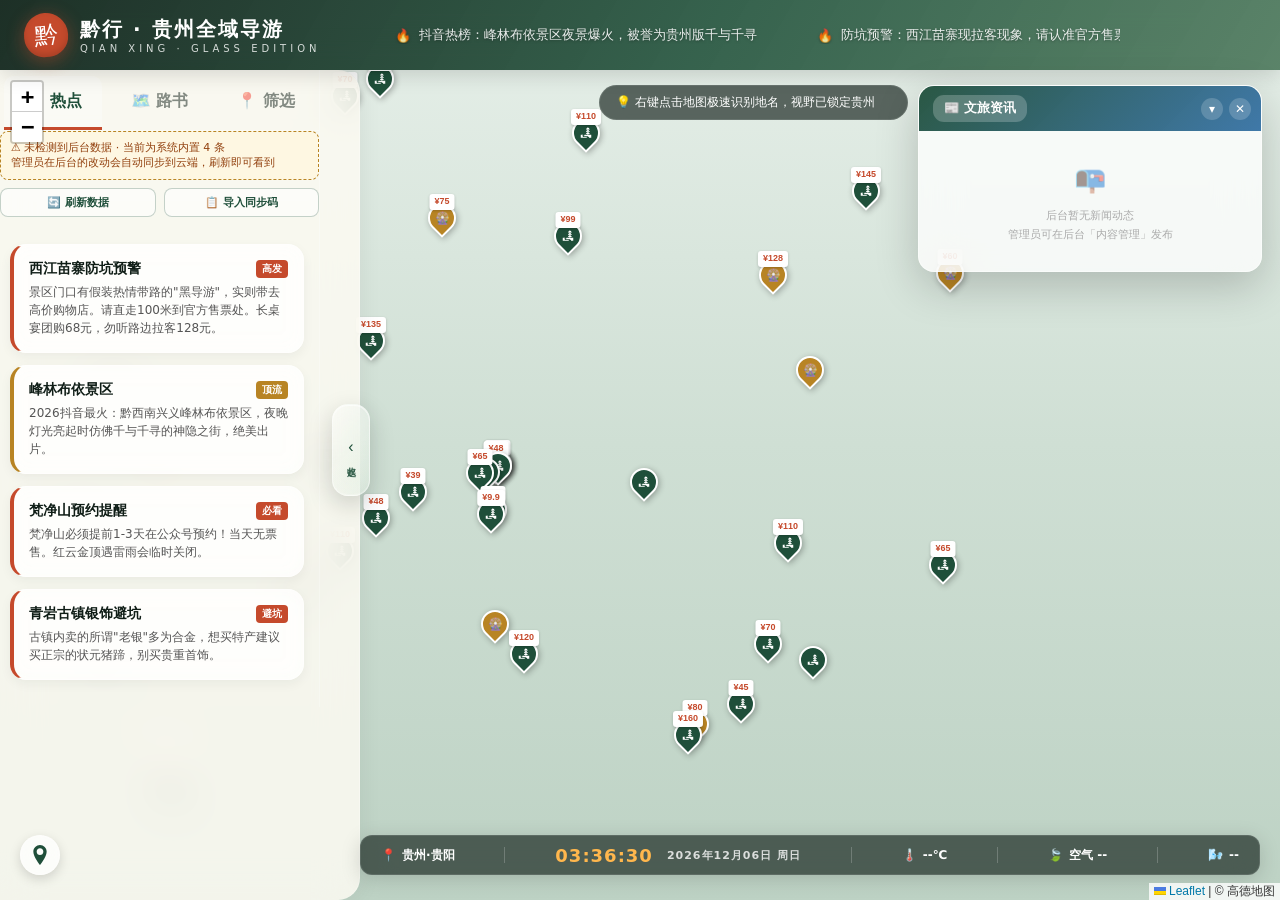
==== commit c9472f19: "update qianxing" ====
--- a/index.html
+++ b/index.html
@@ -1,2889 +1,2330 @@
-<!DOCTYPE html>
-<html lang="zh-CN">
-<head>
-<meta charset="UTF-8">
-<meta name="viewport" content="width=device-width, initial-scale=1.0">
-<title>黔行 · 贵州全域全息导游图</title>
-<link rel="stylesheet" href="leaflet/leaflet.css" />
-<link rel="dns-prefetch" href="https://webrd01.is.autonavi.com" />
-<script src="leaflet/leaflet.js"></script>
-<style>
-  :root {
-    --ink-deep: #0f1d16; --mountain: #1f4f3a; --mountain-mid: #3d7e62;
-    --mountain-mist: #c8dccf; --bg-paper: rgba(253, 251, 243, 0.85);
-    --bg-base: #f4f1e8; --chili: #c54a2c; --amber: #b88424;
-    --line: rgba(224, 218, 196, 0.6); --glass: rgba(15, 29, 22, 0.65);
-    --glass-light: rgba(255, 255, 255, 0.75);
-  }
-  * { margin: 0; padding: 0; box-sizing: border-box; }
-  body { font-family: system-ui, -apple-system, BlinkMacSystemFont, "PingFang SC", "Microsoft YaHei", "Noto Sans SC", "Hiragino Sans GB", sans-serif; background: var(--bg-base); color: var(--ink-deep); overflow: hidden; }
-  ::-webkit-scrollbar { width: 6px; height: 6px; }
-  ::-webkit-scrollbar-track { background: transparent; }
-  ::-webkit-scrollbar-thumb { background: rgba(15,29,22,0.2); border-radius: 3px; }
-  ::-webkit-scrollbar-thumb:hover { background: rgba(15,29,22,0.4); }
-  header {
-    background: var(--glass); backdrop-filter: blur(20px); -webkit-backdrop-filter: blur(20px);
-    color: white; height: 70px; display: flex; align-items: center; justify-content: space-between;
-    box-shadow: 0 4px 20px rgba(0,0,0,0.15); z-index: 1001; position: relative; border-bottom: 1px solid rgba(255,255,255,0.1);
-  }
-  .brand { display: flex; align-items: center; gap: 12px; padding: 0 24px; z-index: 2; }
-  .brand-seal { width: 44px; height: 44px; background: var(--chili); border-radius: 12px; display: flex; align-items: center; justify-content: center; font-family: system-ui, -apple-system, BlinkMacSystemFont, "PingFang SC", "Microsoft YaHei", "Noto Sans SC", "Hiragino Sans GB", sans-serif; font-size: 24px; transform: rotate(-5deg); box-shadow: 0 4px 12px rgba(197,74,44,0.4); }
-  .brand-text h1 { font-size: 20px; font-weight: 900; letter-spacing: 2px; }
-  .brand-text p { font-size: 10px; opacity: 0.8; letter-spacing: 4px; }
-  .admin-link { position: absolute; top: 10px; right: 20px; background: rgba(255,255,255,0.15); color: white; padding: 6px 14px; border-radius: 16px; font-size: 12px; text-decoration: none; border: 1px solid rgba(255,255,255,0.2); transition: all 0.2s; z-index: 10; }
-  .admin-link:hover { background: rgba(255,255,255,0.3); }
-  .search-box { position: relative; width: 380px; z-index: 2; }
-  .search-box input { width: 100%; padding: 10px 16px; border-radius: 24px; border: 1px solid rgba(255,255,255,0.2); background: rgba(255,255,255,0.15); color: white; font-family: system-ui, -apple-system, BlinkMacSystemFont, "PingFang SC", "Microsoft YaHei", "Noto Sans SC", "Hiragino Sans GB", sans-serif; font-size: 14px; outline: none; transition: all 0.3s; }
-  .search-box input::placeholder { color: rgba(255,255,255,0.6); }
-  .search-box input:focus { background: rgba(255,255,255,0.25); box-shadow: 0 0 0 2px rgba(184,132,36,0.5); }
-  .search-results { position: absolute; top: 45px; left: 0; width: 100%; background: var(--glass-light); backdrop-filter: blur(20px); border-radius: 12px; box-shadow: 0 8px 32px rgba(0,0,0,0.2); overflow: hidden; display: none; max-height: 400px; overflow-y: auto; z-index: 2000; border: 1px solid rgba(255,255,255,0.2); }
-  .search-item { padding: 12px 16px; cursor: pointer; border-bottom: 1px solid rgba(255,255,255,0.1); font-size: 13px; display: flex; justify-content: space-between; align-items: center; color: var(--ink-deep); }
-  .search-item:hover { background: rgba(255,255,255,0.3); }
-  .search-item small { color: #666; font-weight: normal; margin-left: 5px; display: block; font-size: 11px; margin-top: 2px; }
-  .search-tag { background: var(--chili); color: white; font-size: 9px; padding: 2px 5px; border-radius: 4px; margin-left: 5px; vertical-align: middle; }
-  .search-price { color: var(--chili); font-weight: bold; font-size: 12px; }
-  .ticker-wrap { flex: 1; overflow: hidden; margin: 0 20px; z-index: 2; }
-  .ticker { display: flex; white-space: nowrap; animation: ticker 40s linear infinite; }
-  .ticker-item { padding: 0 30px; font-size: 13px; color: rgba(255,255,255,0.9); display: flex; align-items: center; gap: 8px; }
-  .ticker-item::before { content: '🔥'; }
-  @keyframes ticker { 0% { transform: translateX(100%); } 100% { transform: translateX(-100%); } }
-  .main-container { display: flex; height: calc(100vh - 70px); position: relative; }
-  .sidebar { position: absolute; left: 0; top: 0; bottom: 0; width: 360px; background: var(--bg-paper); backdrop-filter: blur(20px); -webkit-backdrop-filter: blur(20px); height: 100%; display: flex; flex-direction: column; z-index: 500; border-right: 1px solid rgba(255,255,255,0.3); box-shadow: 4px 0 20px rgba(0,0,0,0.05); transition: transform 0.35s cubic-bezier(0.4, 0, 0.2, 1); }
-  .sidebar-nav { width: 320px; display: flex; flex-direction: column; border-right: 1px solid rgba(255,255,255,0.25); min-height: 0; }
-  .sidebar-comm { width: 340px; display: flex; flex-direction: column; min-height: 0; }
-  .sidebar-comm-head { display: flex; align-items: center; justify-content: space-between; padding: 13px 15px; font-weight: 800; color: var(--mountain); border-bottom: 1px solid rgba(255,255,255,0.3); background: rgba(255,255,255,0.28); flex-shrink: 0; }
-  .sidebar-comm-live { font-size: 11px; color: #2e9e5b; font-weight: 700; }
-  .sidebar-comm .sidebar-content { padding: 0; }
-  @media (max-width: 820px) {
-    .sidebar { width: 100%; flex-direction: column; }
-    .sidebar-nav { width: 100%; height: 52%; }
-    .sidebar-comm { width: 100%; height: 48%; border-right: none; border-top: 1px solid rgba(255,255,255,0.25); }
-  }
-  .sidebar.hidden { transform: translateX(-100%); box-shadow: none; }
-
-  /* ===== 侧边栏滑动开关按钮 ===== */
-  .sidebar-toggle { position: fixed; top: 50%; left: 332px; transform: translateY(-50%); z-index: 1200; width: 38px; height: 92px; border: none; cursor: pointer; background: linear-gradient(135deg, rgba(255,255,255,0.5), rgba(225,242,233,0.25)); backdrop-filter: blur(18px) saturate(160%); -webkit-backdrop-filter: blur(18px) saturate(160%); border-radius: 16px; box-shadow: 0 8px 24px rgba(15,29,22,0.18), inset 0 1px 0 rgba(255,255,255,0.6), inset 0 -1px 0 rgba(255,255,255,0.15); border: 1px solid rgba(255,255,255,0.45); color: #1f4f3a; display: flex; align-items: center; justify-content: center; transition: left 0.35s cubic-bezier(0.4, 0, 0.2, 1), background 0.2s, transform 0.2s, box-shadow 0.2s; }
-  .sidebar-toggle:hover { background: linear-gradient(135deg, rgba(255,255,255,0.62), rgba(225,242,233,0.34)); box-shadow: 0 10px 30px rgba(15,29,22,0.26), inset 0 1px 0 rgba(255,255,255,0.78), inset 0 -1px 0 rgba(255,255,255,0.2); transform: translateY(-50%) scale(1.05); }
-  .sidebar-toggle .toggle-badge { position: absolute; top: -6px; right: -4px; width: 16px; height: 16px; background: var(--chili); border-radius: 50%; font-size: 9px; display: flex; align-items: center; justify-content: center; box-shadow: 0 1px 4px rgba(0,0,0,0.3); border: 1.5px solid #fff; }
-  .sidebar-toggle .toggle-inner { display: flex; flex-direction: column; align-items: center; gap: 5px; }
-  .sidebar-toggle .toggle-icon { font-size: 16px; line-height: 1; color: #1f4f3a; transition: transform 0.35s cubic-bezier(0.4, 0, 0.2, 1); }
-  .sidebar-toggle .toggle-text { font-size: 9px; letter-spacing: 1px; writing-mode: vertical-rl; color: #1f4f3a; opacity: 0.9; font-weight: 700; }
-  .sidebar-toggle.closed { left: 0; }
-  .sidebar-toggle.closed .toggle-icon { transform: rotate(180deg); }
-
-  /* ===== 路书出发设置 ===== */
-  .route-setup { background: linear-gradient(135deg, rgba(31,79,58,0.09), rgba(184,132,36,0.09)); border: 1px solid rgba(31,79,58,0.18); border-radius: 12px; padding: 12px; margin: 0 10px 12px; }
-  .setup-title { font-size: 13px; font-weight: 900; color: var(--mountain); margin-bottom: 9px; display: flex; align-items: center; gap: 6px; cursor: pointer; user-select: none; justify-content: space-between; }
-  .setup-toggle { transition: transform 0.3s ease; font-size: 11px; opacity: 0.6; }
-  .setup-toggle.collapsed { transform: rotate(-90deg); }
-  .setup-body { max-height: 800px; overflow: hidden; transition: max-height 0.35s ease, opacity 0.3s ease, margin 0.3s ease; opacity: 1; }
-  .setup-body.collapsed { max-height: 0; opacity: 0; margin-top: -9px; }
-  .setup-grid { display: grid; grid-template-columns: 1fr 1fr; gap: 8px; margin-bottom: 9px; }
-  .setup-field label { font-size: 10px; color: var(--ink-deep); opacity: 0.65; display: block; margin-bottom: 3px; font-weight: bold; }
-  .setup-field input { width: 100%; padding: 7px 9px; border: 1px solid rgba(31,79,58,0.25); border-radius: 8px; font-family: system-ui, -apple-system, BlinkMacSystemFont, "PingFang SC", "Microsoft YaHei", "Noto Sans SC", "Hiragino Sans GB", sans-serif; font-size: 12px; background: rgba(255,255,255,0.65); color: var(--ink-deep); outline: none; transition: all 0.2s; }
-  .setup-field input:focus { border-color: var(--mountain); box-shadow: 0 0 0 2px rgba(31,79,58,0.15); }
-  .pack-row { display: flex; gap: 6px; margin-bottom: 8px; }
-  .pack-row input { flex: 1; padding: 7px 9px; border: 1px solid rgba(31,79,58,0.25); border-radius: 8px; font-family: system-ui, -apple-system, BlinkMacSystemFont, "PingFang SC", "Microsoft YaHei", "Noto Sans SC", "Hiragino Sans GB", sans-serif; font-size: 12px; background: rgba(255,255,255,0.65); outline: none; }
-  .pack-row button { width: 34px; flex-shrink: 0; background: var(--mountain); color: #fff; border: none; border-radius: 8px; font-size: 16px; cursor: pointer; transition: all 0.2s; }
-  .pack-row button:hover { background: var(--ink-deep); }
-  .pack-tags { display: flex; flex-wrap: wrap; gap: 5px; margin-bottom: 9px; }
-  .pack-tag { display: inline-flex; align-items: center; gap: 4px; background: rgba(31,79,58,0.12); color: var(--mountain); font-size: 11px; font-weight: bold; padding: 3px 9px; border-radius: 20px; border: 1px solid rgba(31,79,58,0.2); }
-  .pack-tag button { background: none; border: none; color: var(--mountain); opacity: 0.5; cursor: pointer; font-size: 11px; padding: 0; margin-left: 2px; }
-  .pack-tag button:hover { opacity: 1; }
-  .smart-btn { width: 100%; padding: 8px; background: linear-gradient(135deg, var(--amber), #d99a2b); color: white; border: none; border-radius: 8px; font-size: 12px; font-weight: bold; cursor: pointer; transition: all 0.2s; display: flex; align-items: center; justify-content: center; gap: 6px; box-shadow: 0 3px 10px rgba(184,132,36,0.35); }
-  .smart-btn:hover { transform: translateY(-1px); box-shadow: 0 5px 14px rgba(184,132,36,0.45); }
-  .smart-tips { margin-top: 9px; }
-  .smart-tip { display: flex; gap: 6px; align-items: flex-start; background: rgba(255,255,255,0.6); border: 1px solid rgba(184,132,36,0.25); border-left: 3px solid var(--amber); border-radius: 7px; padding: 6px 8px; margin-bottom: 5px; font-size: 11px; color: #555; line-height: 1.45; }
-  .smart-tip.empty { border-left-color: #999; border-style: dashed; color: #999; background: rgba(255,255,255,0.35); }
-  .sidebar-tabs { display: flex; border-bottom: 1px solid rgba(255,255,255,0.3); }
-  .sidebar-tab { flex: 1; padding: 15px; text-align: center; cursor: pointer; font-weight: bold; color: var(--ink-deep); opacity: 0.5; border-bottom: 3px solid transparent; transition: all 0.2s; }
-  .sidebar-tab.active { opacity: 1; color: var(--mountain); border-bottom-color: var(--chili); background: rgba(255,255,255,0.3); }
-  .sidebar-content { flex: 1; overflow-y: auto; }
-  .tab-content { display: none; padding: 15px 15px 15px 10px; }
-  .tab-content.active { display: block; }
-  .hot-card { background: var(--glass-light); backdrop-filter: blur(10px); border: 1px solid rgba(255,255,255,0.4); border-radius: 12px; padding: 15px; margin-bottom: 12px; box-shadow: 0 4px 12px rgba(0,0,0,0.05); border-left: 4px solid var(--amber); transition: all 0.2s; }
-  .fallback-tip { font-size: 11px; color: #b45309; background: rgba(255,248,225,0.8); border: 1px dashed var(--amber); border-radius: 8px; padding: 8px 10px; margin-bottom: 12px; line-height: 1.4; }
-  .hot-toolbar { margin-bottom: 12px; display: flex; flex-direction: column; gap: 8px; }
-  .hot-status { font-size: 11px; padding: 8px 10px; border-radius: 8px; line-height: 1.4; }
-  .hot-status.ok { color: #166534; background: rgba(220,252,231,0.85); border: 1px solid rgba(34,197,94,0.35); }
-  .hot-status.sync { color: #1e40af; background: rgba(219,234,254,0.85); border: 1px solid rgba(59,130,246,0.35); }
-  .hot-status.warn { color: #92400e; background: rgba(255,248,225,0.9); border: 1px dashed var(--amber); }
-  .hot-toolbar-btns { display: flex; gap: 8px; }
-  .hot-mini-btn { flex: 1; padding: 6px 0; border: 1px solid rgba(31,79,58,0.25); background: rgba(255,255,255,0.6); color: var(--mountain); border-radius: 8px; font-size: 11px; font-weight: bold; cursor: pointer; transition: all 0.2s; font-family: inherit; }
-  .hot-mini-btn:hover { background: var(--mountain); color: #fff; }
-  .hot-card:hover { transform: translateY(-2px); box-shadow: 0 8px 20px rgba(0,0,0,0.1); }
-  .hot-card.urgent { border-left-color: var(--chili); }
-  .hot-title { font-size: 14px; font-weight: bold; margin-bottom: 5px; display: flex; justify-content: space-between; }
-  .hot-badge { font-size: 10px; padding: 2px 6px; border-radius: 4px; color: white; }
-  .hot-badge.red { background: var(--chili); }
-  .hot-badge.orange { background: var(--amber); }
-  .hot-desc { font-size: 12px; color: #555; line-height: 1.5; }
-  .route-stats { padding: 15px 10px; background: rgba(15,29,22,0.1); border-radius: 12px; margin: 10px; color: var(--ink-deep); display: flex; justify-content: space-around; text-align: center; }
-  .stat-item h3 { font-size: 22px; color: var(--chili); margin-bottom: 2px; font-family: system-ui, -apple-system, BlinkMacSystemFont, "PingFang SC", "Microsoft YaHei", "Noto Sans SC", "Hiragino Sans GB", sans-serif; }
-  .stat-item p { font-size: 11px; opacity: 0.7; }
-  .empty-tip { text-align: center; color: #aaa; margin-top: 60px; font-size: 14px; }
-  .empty-tip div { font-size: 50px; margin-bottom: 15px; opacity: 0.3; }
-  .route-item { background: var(--glass-light); backdrop-filter: blur(10px); border: 1px solid rgba(255,255,255,0.4); border-radius: 10px; padding: 12px; margin-bottom: 12px; display: flex; align-items: center; gap: 12px; border-left: 4px solid var(--mountain); box-shadow: 0 2px 8px rgba(0,0,0,0.05); position: relative; }
-  .route-num { background: var(--mountain); color: white; width: 26px; height: 26px; border-radius: 50%; display: flex; align-items: center; justify-content: center; font-size: 13px; flex-shrink: 0; font-weight: bold; }
-  .route-info { flex: 1; }
-  .route-info h4 { font-size: 15px; margin-bottom: 3px; color: var(--ink-deep); }
-  .route-info p { font-size: 11px; color: var(--chili); font-weight: bold; }
-  .route-del { background: none; border: none; color: #999; cursor: pointer; font-size: 16px; padding: 5px; transition: color 0.2s; }
-  .route-del:hover { color: var(--chili); }
-  .clear-btn { width: calc(100% - 20px); margin: 10px; padding: 12px; background: transparent; color: var(--chili); border: 1px solid var(--chili); border-radius: 10px; cursor: pointer; font-size: 14px; font-weight: bold; transition: all 0.2s; }
-  .clear-btn:hover { background: var(--chili); color: white; }
-  .navi-btn { width: calc(100% - 20px); margin: 0 10px 15px; padding: 12px; background: var(--mountain); color: white; border: none; border-radius: 10px; cursor: pointer; font-size: 14px; font-weight: bold; display: flex; align-items: center; justify-content: center; gap: 8px; box-shadow: 0 4px 12px rgba(31,79,58,0.3); transition: all 0.2s; }
-  .navi-btn:hover { background: var(--ink-deep); transform: translateY(-1px); }
-  .map-wrapper { flex: 1; position: relative; }
-  #map { width: 100%; height: 100%; background: #c5d8d0; cursor: grab; }
-  #map:active { cursor: grabbing; }
-  .map-hint { position: absolute; top: 15px; right: 372px; background: var(--glass); backdrop-filter: blur(12px); color: white; padding: 8px 32px 8px 16px; border-radius: 20px; font-size: 12px; z-index: 999; border: 1px solid rgba(255,255,255,0.1); display: flex; align-items: center; }
-  /* 地图提示的关闭叉叉已移除：提示常驻，无需关闭按钮 */
-  .locate-btn { position: absolute; bottom: 25px; left: 20px; z-index: 1000; width: 40px; height: 40px; background: var(--glass-light); backdrop-filter: blur(12px); border: 1px solid rgba(255,255,255,0.3); border-radius: 50%; cursor: pointer; box-shadow: 0 4px 12px rgba(0,0,0,0.15); display: flex; align-items: center; justify-content: center; transition: all 0.2s; }
-  .locate-btn:hover { background: white; transform: scale(1.05); box-shadow: 0 6px 16px rgba(0,0,0,0.2); }
-  .locate-btn svg { width: 20px; height: 20px; }
-  .bottom-bar { position: absolute; bottom: 25px; left: 360px; right: 20px; height: 40px; background: var(--glass); backdrop-filter: blur(16px); -webkit-backdrop-filter: blur(16px); border-radius: 12px; color: white; display: flex; align-items: center; justify-content: space-between; padding: 0 20px; z-index: 999; box-shadow: 0 4px 20px rgba(0,0,0,0.15); border: 1px solid rgba(255,255,255,0.1); transition: left 0.35s cubic-bezier(0.4, 0, 0.2, 1); }
-  .bottom-bar.sidebar-collapsed { left: 75px; }
-  .bar-section { font-size: 12px; display: flex; align-items: center; gap: 6px; font-weight: bold; }
-  .bar-divider { width: 1px; height: 16px; background: rgba(255,255,255,0.2); }
-  .time-section { font-family: system-ui, -apple-system, BlinkMacSystemFont, "PingFang SC", "Microsoft YaHei", "Noto Sans SC", "Hiragino Sans GB", sans-serif; font-size: 18px; color: #ffb74d; letter-spacing: 1px; }
-  .time-section span:last-child { font-size: 11px; color: rgba(255,255,255,0.8); margin-left: 8px; font-family: system-ui, -apple-system, BlinkMacSystemFont, "PingFang SC", "Microsoft YaHei", "Noto Sans SC", "Hiragino Sans GB", sans-serif; }
-  @media (max-width: 900px) { .bar-section:nth-child(n+5) { display: none; } .bottom-bar { padding: 0 12px; left: 75px; } .admin-link { display: none; } }
-  .custom-marker { width: 28px; height: 38px; position: relative; cursor: pointer; }
-  .marker-pin { width: 28px; height: 28px; border-radius: 50% 50% 50% 0; background: var(--mountain); transform: rotate(-45deg); border: 2px solid white; box-shadow: 0 2px 6px rgba(0,0,0,0.3); display: flex; align-items: center; justify-content: center; }
-  .marker-pin.food { background: var(--chili); } .marker-pin.fun { background: var(--amber); }
-  .marker-pin.drink { background: #8e44ad; } .marker-pin.custom { background: #0f1d16; border-style: dashed; }
-  .marker-pin span { transform: rotate(45deg); color: white; font-size: 12px; }
-  .marker-price-tag { position: absolute; top: -10px; left: 50%; transform: translateX(-50%); background: white; color: var(--chili); font-size: 9px; font-weight: bold; padding: 1px 5px; border-radius: 3px; box-shadow: 0 1px 3px rgba(0,0,0,0.2); white-space: nowrap; }
-  @keyframes popupFadeIn { from { opacity: 0; } to { opacity: 1; } }
-  .leaflet-popup-content-wrapper { border-radius: 16px; overflow: hidden; box-shadow: 0 10px 40px rgba(0,0,0,0.2); background: var(--glass-light); backdrop-filter: blur(20px); -webkit-backdrop-filter: blur(20px); border: 1px solid rgba(255,255,255,0.4); width: 280px !important; max-width: 280px !important; animation: popupFadeIn 0.15s ease-out; }
-  .leaflet-popup-tip { background: var(--glass-light); border: 1px solid rgba(255,255,255,0.4); }
-  .leaflet-popup-content { margin: 0; width: 280px !important; max-width: 280px !important; max-height: min(70vh, 520px); overflow-y: auto; }
-  .leaflet-popup { transition: none !important; }
-  .leaflet-popup-content-wrapper, .leaflet-popup-tip { pointer-events: auto; }
-  .popup-img { width: 100%; height: 80px; background-size: cover; background-position: center; position: relative; }
-  .popup-img::after { content: ''; position: absolute; inset: 0; background: linear-gradient(180deg, transparent 40%, rgba(0,0,0,0.7) 100%); }
-  .popup-img-tag { position: absolute; top: 8px; left: 8px; background: rgba(255,255,255,0.9); padding: 3px 8px; border-radius: 10px; font-size: 10px; color: var(--mountain); font-weight: bold; z-index: 2; backdrop-filter: blur(4px); }
-  .popup-douyin-tag { position: absolute; bottom: 8px; right: 8px; background: #f44336; color: white; padding: 2px 6px; border-radius: 4px; font-size: 9px; font-weight: bold; z-index: 2; box-shadow: 0 2px 4px rgba(0,0,0,0.2); }
-  .popup-body { padding: 10px; }
-  .popup-body h3 { font-size: 14px; margin-bottom: 6px; color: var(--ink-deep); display: flex; justify-content: space-between; align-items: baseline; }
-  .popup-body h3 small { font-size: 10px; color: #666; }
-  .env-box { background: rgba(255,255,255,0.4); border-radius: 8px; padding: 6px; margin-bottom: 8px; border: 1px solid rgba(255,255,255,0.3); }
-  .env-title { font-size: 9px; color: var(--ink-deep); opacity: 0.6; margin-bottom: 4px; font-weight: bold; letter-spacing: 1px; }
-  .env-current { display: flex; justify-content: space-between; align-items: center; margin-bottom: 4px; }
-  .env-temp { font-size: 16px; font-weight: 900; color: var(--chili); font-family: system-ui, -apple-system, BlinkMacSystemFont, "PingFang SC", "Microsoft YaHei", "Noto Sans SC", "Hiragino Sans GB", sans-serif; }
-  .env-desc { font-size: 9px; color: var(--ink-deep); text-align: right; }
-  .env-desc small { display: block; font-size: 8px; opacity: 0.6; }
-  .env-forecast { display: flex; justify-content: space-between; border-top: 1px dashed rgba(0,0,0,0.1); padding-top: 4px; }
-  .forecast-day { text-align: center; font-size: 8px; }
-  .forecast-day span { display: block; margin-top: 1px; color: var(--mountain); font-weight: bold; font-size: 8px; }
-  .popup-desc { font-size: 10px; color: #444; line-height: 1.5; margin-bottom: 6px; }
-  .guide-box { background: rgba(31,79,58,0.08); border-left: 3px solid var(--mountain); border-radius: 0 6px 6px 0; padding: 5px 7px; margin-bottom: 6px; }
-  .guide-title { font-size: 9px; color: var(--mountain); font-weight: bold; margin-bottom: 2px; display: flex; align-items: center; gap: 4px; }
-  .guide-text { font-size: 9px; color: #555; line-height: 1.4; }
-  .group-buy-box { background: rgba(255,248,225,0.7); border: 1px dashed var(--amber); border-radius: 6px; padding: 5px; margin-bottom: 8px; }
-  .group-buy-title { font-size: 9px; color: var(--amber); font-weight: bold; margin-bottom: 2px; }
-  .group-buy-price { color: var(--chili); font-size: 13px; font-weight: bold; }
-  .group-buy-price del { color: #999; font-size: 9px; font-weight: normal; margin-left: 3px; }
-  .tip-box { background: rgba(255,235,238,0.7); border-left: 3px solid var(--chili); padding: 5px 7px; margin-bottom: 8px; font-size: 9px; color: #b71c1c; line-height: 1.4; border-radius: 0 4px 4px 0; }
-  .popup-actions { display: flex; gap: 6px; }
-  .popup-gallery { margin-bottom: 8px; }
-  .gallery-title { font-size: 9px; color: var(--mountain); font-weight: bold; margin-bottom: 4px; }
-  .gallery-grid { display: grid; grid-template-columns: repeat(3, 1fr); gap: 4px; }
-  .gallery-item { width: 100%; aspect-ratio: 1; border-radius: 6px; background-size: cover; background-position: center; cursor: pointer; transition: transform 0.2s; border: 1px solid rgba(0,0,0,0.05); }
-  .gallery-item:hover { transform: scale(1.05); }
-  .popup-rich { font-size: 10px; color: #444; line-height: 1.6; margin-bottom: 8px; padding: 6px; background: rgba(255,255,255,0.4); border-radius: 8px; border: 1px solid rgba(255,255,255,0.3); }
-  .popup-rich h4 { font-size: 11px; font-weight: bold; margin-bottom: 4px; color: var(--ink-deep); }
-  .popup-rich p { margin-bottom: 4px; }
-  .popup-rich img { max-width: 100%; border-radius: 6px; margin: 4px 0; }
-  .popup-rich a { color: var(--mountain); font-weight: bold; text-decoration: underline; }
-  .popup-articles { margin-bottom: 8px; }
-  .articles-title { font-size: 9px; color: var(--mountain); font-weight: bold; margin-bottom: 4px; }
-  .article-card { display: flex; align-items: center; gap: 6px; padding: 5px 7px; margin-bottom: 3px; background: rgba(45,106,79,0.06); border: 1px solid rgba(45,106,79,0.15); border-radius: 8px; text-decoration: none; transition: all 0.2s; }
-  .article-card:hover { background: rgba(45,106,79,0.12); transform: translateX(2px); }
-  .article-icon { font-size: 13px; flex-shrink: 0; }
-  .article-text { flex: 1; font-size: 10px; color: var(--mountain); font-weight: 500; overflow: hidden; text-overflow: ellipsis; white-space: nowrap; }
-  .article-arrow { font-size: 11px; color: var(--mountain); opacity: 0.5; }
-  .add-route-btn { flex: 1; padding: 6px; background: var(--mountain); color: white; border: none; border-radius: 6px; cursor: pointer; font-size: 10px; font-weight: bold; transition: all 0.2s; }
-  .navi-only-btn { flex: 1; padding: 6px; background: var(--chili); color: white; border: none; border-radius: 6px; cursor: pointer; font-size: 10px; font-weight: bold; transition: all 0.2s; }
-  .add-route-btn:hover { background: var(--ink-deep); transform: translateY(-1px); }
-  .navi-only-btn:hover { background: #a73c20; transform: translateY(-1px); }
-  .click-form { position: absolute; top: 50%; left: 50%; transform: translate(-50%,-50%); background: var(--glass-light); backdrop-filter: blur(24px); -webkit-backdrop-filter: blur(24px); padding: 24px; border-radius: 20px; box-shadow: 0 15px 40px rgba(0,0,0,0.2); z-index: 2000; width: 320px; display: none; border: 1px solid rgba(255,255,255,0.5); }
-
-  /* 热点详情模态框 */
-  .hot-modal-overlay { position: fixed; inset: 0; background: rgba(0,0,0,0.45); backdrop-filter: blur(4px); z-index: 3000; display: none; align-items: center; justify-content: center; padding: 20px; }
-  .hot-modal { background: var(--bg-paper); border-radius: 18px; width: 100%; max-width: 420px; max-height: 85vh; overflow: hidden; box-shadow: 0 20px 50px rgba(0,0,0,0.25); border: 1px solid rgba(255,255,255,0.5); display: flex; flex-direction: column; }
-  .hot-modal-header { position: relative; flex-shrink: 0; }
-  .hot-modal-img { width: 100%; height: 160px; background-size: cover; background-position: center; background-color: rgba(15,29,22,0.06); }
-  .hot-modal-img.empty { display: flex; align-items: center; justify-content: center; font-size: 60px; background: linear-gradient(135deg, rgba(31,79,58,0.1), rgba(184,132,36,0.1)); }
-  .hot-modal-close { position: absolute; top: 10px; right: 10px; width: 32px; height: 32px; border-radius: 50%; background: rgba(255,255,255,0.9); border: none; cursor: pointer; font-size: 16px; color: #555; display: flex; align-items: center; justify-content: center; box-shadow: 0 2px 8px rgba(0,0,0,0.15); transition: all 0.2s; }
-  .hot-modal-close:hover { background: white; color: var(--chili); transform: rotate(90deg); }
-  .hot-modal-body { padding: 16px; overflow-y: auto; }
-  .hot-modal-title { font-size: 17px; font-weight: 900; color: var(--ink-deep); margin-bottom: 8px; display: flex; align-items: center; gap: 8px; }
-  .hot-modal-badge { font-size: 11px; padding: 3px 8px; border-radius: 5px; color: white; }
-  .hot-modal-badge.red { background: var(--chili); }
-  .hot-modal-badge.orange { background: var(--amber); }
-  .hot-modal-desc { font-size: 13px; color: #444; line-height: 1.7; margin-bottom: 12px; }
-  .hot-modal-gallery-title { font-size: 12px; color: var(--mountain); font-weight: bold; margin-bottom: 8px; }
-  .hot-modal-gallery { display: grid; grid-template-columns: repeat(3, 1fr); gap: 6px; }
-  .hot-modal-gallery img { width: 100%; aspect-ratio: 1; object-fit: cover; border-radius: 8px; cursor: pointer; transition: transform 0.2s; border: 1px solid rgba(0,0,0,0.05); }
-  .hot-modal-gallery img:hover { transform: scale(1.03); }
-  .hot-card { cursor: pointer; }
-  .hot-card .hot-title span:first-child { pointer-events: none; }
-  .close-form-btn { position: absolute; top: 10px; right: 12px; background: none; border: none; font-size: 18px; color: #555; cursor: pointer; transition: color 0.2s; }
-  .close-form-btn:hover { color: var(--chili); }
-  .click-form h3 { font-size: 18px; color: var(--mountain); margin-bottom: 15px; text-align: center; }
-  .click-form label { font-size: 12px; color: var(--ink-deep); opacity: 0.7; display: block; margin-bottom: 5px; }
-  .click-form input { width: 100%; padding: 10px; margin-bottom: 12px; border: 1px solid rgba(255,255,255,0.5); border-radius: 8px; font-family: system-ui, -apple-system, BlinkMacSystemFont, "PingFang SC", "Microsoft YaHei", "Noto Sans SC", "Hiragino Sans GB", sans-serif; background: rgba(255,255,255,0.5); }
-  .icon-selector { display: grid; grid-template-columns: repeat(5, 1fr); gap: 6px; margin-bottom: 12px; }
-  .icon-option { height: 48px; border: 2px solid rgba(255,255,255,0.5); border-radius: 10px; display: flex; flex-direction: column; align-items: center; justify-content: center; cursor: pointer; font-size: 18px; gap: 2px; transition: all 0.2s; background: rgba(255,255,255,0.3); }
-  .icon-option span { font-size: 8px; color: #555; line-height: 1; }
-  .icon-option.active { border-color: var(--mountain); background: rgba(31,79,58,0.15); transform: scale(1.06); box-shadow: 0 2px 8px rgba(31,79,58,0.25); }
-  .icon-option.custom-opt { border-style: dashed; border-color: rgba(184,132,36,0.6); }
-  .icon-option.custom-opt.active { border-style: solid; border-color: var(--amber); background: rgba(184,132,36,0.15); box-shadow: 0 2px 8px rgba(184,132,36,0.3); }
-  .custom-icon-panel { background: rgba(255,255,255,0.55); border: 1px solid rgba(184,132,36,0.35); border-radius: 10px; padding: 10px; margin-bottom: 12px; display: none; }
-  .custom-icon-panel.show { display: block; }
-  .custom-icon-row { display: flex; gap: 8px; margin-bottom: 8px; }
-  .custom-icon-row input { flex: 1; padding: 8px 10px; border: 1px solid rgba(184,132,36,0.4); border-radius: 8px; font-family: system-ui, -apple-system, BlinkMacSystemFont, "PingFang SC", "Microsoft YaHei", "Noto Sans SC", "Hiragino Sans GB", sans-serif; font-size: 13px; background: rgba(255,255,255,0.7); outline: none; }
-  .custom-icon-row input:focus { border-color: var(--amber); box-shadow: 0 0 0 2px rgba(184,132,36,0.18); }
-  .color-picker { display: flex; gap: 6px; flex-wrap: wrap; }
-  .color-swatch { width: 26px; height: 26px; border-radius: 50%; cursor: pointer; border: 2.5px solid #fff; box-shadow: 0 1px 4px rgba(0,0,0,0.3); transition: all 0.2s; }
-  .color-swatch:hover { transform: scale(1.15); }
-  .color-swatch.active { border-color: var(--ink-deep); transform: scale(1.2); }
-  .form-buttons { display: flex; gap: 10px; }
-  .form-buttons button { flex: 1; padding: 12px; border: none; border-radius: 8px; cursor: pointer; font-weight: bold; transition: all 0.2s; }
-  #saveClickBtn { background: var(--mountain); color: white; }
-  #cancelClickBtn { background: rgba(255,255,255,0.5); color: var(--ink-deep); border: 1px solid rgba(255,255,255,0.5); }
-
-  /* ===== 景点详情面板（点击地图标记弹出，固定在屏幕中央，不随地图移动） ===== */
-  .spot-detail-overlay { position: fixed; inset: 0; background: rgba(0,0,0,0.35); backdrop-filter: blur(2px); -webkit-backdrop-filter: blur(2px); z-index: 2500; display: none; align-items: center; justify-content: center; padding: 14px; }
-  .spot-detail-panel { position: relative; background: var(--bg-paper); border-radius: 14px; width: 100%; max-width: 280px; max-height: min(62vh, 460px); overflow: hidden; box-shadow: 0 18px 44px rgba(0,0,0,0.28); border: 1px solid rgba(255,255,255,0.5); display: flex; flex-direction: column; }
-  .spot-detail-close { position: absolute; top: 8px; right: 8px; width: 28px; height: 28px; border-radius: 50%; background: rgba(255,255,255,0.92); border: none; cursor: pointer; font-size: 14px; color: #555; display: flex; align-items: center; justify-content: center; z-index: 5; box-shadow: 0 2px 6px rgba(0,0,0,0.15); transition: all 0.2s; }
-  .spot-detail-close:hover { background: #fff; color: var(--chili); transform: rotate(90deg); }
-  .spot-detail-img { width: 100%; height: 88px; background-size: cover; background-position: center; background-color: rgba(15,29,22,0.06); position: relative; flex-shrink: 0; }
-  .spot-detail-img::after { content: ''; position: absolute; inset: 0; background: linear-gradient(180deg, transparent 45%, rgba(0,0,0,0.5) 100%); }
-  .spot-detail-tag { position: absolute; bottom: 6px; left: 8px; background: rgba(255,255,255,0.92); padding: 2px 8px; border-radius: 10px; font-size: 10px; color: var(--mountain); font-weight: bold; z-index: 2; }
-  .spot-detail-body { padding: 10px; overflow-y: auto; flex: 1; }
-  .sd-title { font-size: 14px; font-weight: 900; color: var(--ink-deep); margin-bottom: 5px; display: flex; align-items: baseline; justify-content: space-between; gap: 8px; }
-  .sd-title small { font-size: 10px; color: #777; font-weight: normal; flex-shrink: 0; }
-  .sd-env { display: flex; justify-content: space-between; gap: 8px; font-size: 9px; color: var(--ink-deep); background: rgba(255,255,255,0.5); border: 1px solid rgba(255,255,255,0.4); border-radius: 6px; padding: 4px 7px; margin-bottom: 4px; flex-wrap: wrap; }
-  .wx-forecast { display: grid; grid-template-columns: repeat(3, 1fr); gap: 4px; margin-bottom: 7px; }
-  .wx-day { display: flex; flex-direction: column; align-items: center; gap: 1px; background: rgba(255,255,255,0.45); border: 1px solid rgba(255,255,255,0.4); border-radius: 6px; padding: 3px 2px; font-style: normal; }
-  .wx-day.today { background: rgba(31,79,58,0.08); border-color: rgba(31,79,58,0.25); }
-  .wx-day em { font-size: 9px; font-style: normal; color: #777; }
-  .wx-day b { font-size: 13px; line-height: 1; }
-  .wx-day i { font-size: 9px; font-style: normal; color: var(--ink-deep); font-weight: bold; }
-  .sd-desc { font-size: 11px; color: #444; line-height: 1.55; margin-bottom: 7px; }
-  .sd-gallery-title { font-size: 10px; color: var(--mountain); font-weight: bold; margin-bottom: 4px; }
-  .sd-gallery { display: grid; grid-template-columns: repeat(3, 1fr); gap: 4px; margin-bottom: 7px; }
-  .sd-gallery-item { width: 100%; aspect-ratio: 1; border-radius: 6px; background-size: cover; background-position: center; cursor: pointer; border: 1px solid rgba(0,0,0,0.05); transition: transform 0.2s; }
-  .sd-gallery-item:hover { transform: scale(1.04); }
-  .sd-rich { font-size: 10.5px; color: #444; line-height: 1.6; margin-bottom: 7px; padding: 6px; background: rgba(255,255,255,0.45); border-radius: 7px; border: 1px solid rgba(255,255,255,0.35); }
-  .sd-rich img { max-width: 100%; border-radius: 5px; margin: 3px 0; }
-  .sd-rich a { color: var(--mountain); font-weight: bold; }
-  .sd-articles { margin-bottom: 7px; }
-  .sd-article { display: flex; align-items: center; gap: 6px; padding: 5px 7px; margin-bottom: 3px; background: rgba(45,106,79,0.06); border: 1px solid rgba(45,106,79,0.15); border-radius: 7px; text-decoration: none; transition: all 0.2s; font-size: 10.5px; color: var(--mountain); }
-  .sd-article span:nth-child(2) { flex: 1; overflow: hidden; text-overflow: ellipsis; white-space: nowrap; }
-  .sd-article:hover { background: rgba(45,106,79,0.12); }
-  .sd-guide { background: rgba(31,79,58,0.07); border-left: 3px solid var(--mountain); border-radius: 0 5px 5px 0; padding: 5px 7px; margin-bottom: 6px; font-size: 10px; color: #555; line-height: 1.45; }
-  .sd-guide.amber { background: rgba(184,132,36,0.08); border-left-color: var(--amber); }
-  .sd-guide b { color: var(--mountain); margin-right: 3px; }
-  .sd-guide.amber b { color: var(--amber); }
-  .sd-tip { background: rgba(255,235,238,0.7); border-left: 3px solid var(--chili); padding: 5px 7px; margin-bottom: 6px; font-size: 10px; color: #b71c1c; line-height: 1.45; border-radius: 0 4px 4px 0; }
-  .sd-price { background: rgba(255,248,225,0.7); border: 1px dashed var(--amber); border-radius: 6px; padding: 5px 7px; margin-bottom: 8px; font-size: 10.5px; color: var(--ink-deep); }
-  .sd-price b { color: var(--amber); margin-right: 3px; }
-  .sd-price del { color: #999; font-size: 9px; font-weight: normal; margin-left: 3px; }
-  .sd-actions { display: flex; gap: 6px; }
-  .sd-btn { flex: 1; padding: 7px; border: none; border-radius: 7px; cursor: pointer; font-size: 11px; font-weight: bold; transition: all 0.2s; }
-  .sd-btn.add { background: var(--mountain); color: #fff; }
-  .sd-btn.add:hover { background: var(--ink-deep); }
-  .sd-btn.add.added { background: #2e7d32; }
-  .sd-btn.navi { background: var(--chili); color: #fff; }
-  .sd-btn.navi:hover { background: #a73c20; }
-
-  /* ============================================================
-     AI 大山自然感 · 风格增强（覆盖式，不改原有结构）
-     ============================================================ */
-  /* header 自然森林渐变 + 底部山形剪影 */
-  header {
-    background: linear-gradient(120deg, rgba(15,35,26,0.94), rgba(33,82,60,0.9) 55%, rgba(63,112,82,0.85));
-    border-bottom: none;
-  }
-  .brand-seal {
-    border-radius: 50% 50% 46% 46%;
-    box-shadow: 0 4px 18px rgba(197,74,44,0.45), inset 0 -3px 6px rgba(0,0,0,0.15);
-  }
-  .ticker-wrap { z-index: 6; }
-  .ticker-item { text-shadow: 0 1px 3px rgba(0,0,0,0.35); }
-
-  /* 地图底图更自然的雾霭绿 */
-  #map { background: linear-gradient(180deg, #e3ede6 0%, #cfdfd4 45%, #bdd2c4 100%); }
-
-  /* 卡片圆润化 */
-  .hot-card, .route-item, .route-setup { border-radius: 16px; }
-  .sidebar { border-radius: 0 22px 22px 0; }
-
-  /* 侧边栏标签更圆润 */
-  .sidebar-tab { border-radius: 10px 10px 0 0; margin: 6px 4px 0; flex: 1; }
-
-  /* 景点详情面板 + 发散子窗口 */
-  .spot-detail-overlay { background: rgba(10,26,19,0.42); backdrop-filter: blur(3px); -webkit-backdrop-filter: blur(3px); }
-  .spot-detail-panel {
-    border-radius: 20px;
-    box-shadow: 0 24px 60px rgba(0,0,0,0.35);
-    border: 1px solid rgba(255,255,255,0.55);
-  }
-  .spot-orbit { position: absolute; left: 50%; top: 50%; z-index: 2501; pointer-events: none; }
-  .spot-sub-panel {
-    position: absolute; pointer-events: auto;
-    --tx: 0px; --ty: 0px;
-    width: 168px; min-height: 100px; max-height: 140px;
-    background: var(--bg-paper);
-    backdrop-filter: blur(18px); -webkit-backdrop-filter: blur(18px);
-    border-radius: 16px;
-    border: 1px solid rgba(255,255,255,0.55);
-    box-shadow: 0 10px 28px rgba(0,0,0,0.18);
-    cursor: pointer;
-    display: flex; flex-direction: column;
-    padding: 10px 12px;
-    transform: translate(var(--tx), var(--ty));
-    transition: transform 0.3s cubic-bezier(0.34,1.56,0.64,1), box-shadow 0.3s, opacity 0.3s;
-    animation: subFlyOut 0.5s cubic-bezier(0.34,1.56,0.64,1) backwards;
-  }
-  .spot-sub-panel:hover { transform: translate(var(--tx), var(--ty)) scale(1.08) !important; box-shadow: 0 16px 40px rgba(0,0,0,0.26); }
-  .spot-sub-panel.hidden { display: none; }
-  @keyframes subFlyOut {
-    0%   { opacity: 0; transform: translate(calc(var(--tx) * 0.1), calc(var(--ty) * 0.1)) scale(0.3); }
-    60%  { opacity: 1; transform: translate(calc(var(--tx) * 0.85), calc(var(--ty) * 0.85)) scale(1.06); }
-    100% { opacity: 1; transform: translate(var(--tx), var(--ty)) scale(1); }
-  }
-  .spot-sub-panel:nth-child(2) { animation-delay: 0.06s; }
-  .spot-sub-panel:nth-child(3) { animation-delay: 0.12s; }
-  .spot-sub-panel:nth-child(4) { animation-delay: 0.18s; }
-  .spot-sub-panel:nth-child(5) { animation-delay: 0.24s; }
-  .sub-guide { --tx: -350px; --ty: -230px; }
-  .sub-transport { --tx: 182px; --ty: -230px; }
-  .sub-tip { --tx: -350px; --ty: 96px; }
-  .sub-price { --tx: 182px; --ty: 96px; }
-  .sub-row { display: flex; align-items: center; gap: 7px; margin-bottom: 5px; }
-  .sub-icon { width: 26px; height: 26px; border-radius: 9px; display: flex; align-items: center; justify-content: center; font-size: 14px; flex-shrink: 0; }
-  .sub-guide .sub-icon { background: rgba(31,79,58,0.12); }
-  .sub-transport .sub-icon { background: rgba(184,132,36,0.14); }
-  .sub-tip .sub-icon { background: rgba(197,74,44,0.12); }
-  .sub-price .sub-icon { background: rgba(142,68,173,0.12); }
-  .sub-title { font-size: 12px; font-weight: 900; color: var(--ink-deep); }
-  .sub-preview { font-size: 10px; color: #666; line-height: 1.45; overflow: hidden; display: -webkit-box; -webkit-line-clamp: 3; -webkit-box-orient: vertical; }
-  .sub-empty-hint { font-size: 10px; color: #aaa; font-style: italic; }
-  /* 主面板区块闪光高亮 */
-  @keyframes flashBox { 0%, 100% { box-shadow: none; } 30% { box-shadow: 0 0 0 3px rgba(184,132,36,0.55); background: rgba(184,132,36,0.12); } }
-  .flash-active { animation: flashBox 1.1s ease 2; }
-  @media (max-width: 900px) {
-    .spot-orbit { top: auto; bottom: 16px; left: 50%; transform: translateX(-50%); display: flex; gap: 8px; width: 92%; justify-content: center; }
-    .spot-sub-panel { position: static; width: 84px; min-height: 88px; max-height: 104px; padding: 8px; --tx: 0px; --ty: 0px; transform: none; }
-    .spot-sub-panel:hover { transform: translateY(-2px) scale(1.04) !important; }
-    .spot-detail-panel { max-height: min(52vh, 420px); }
-  }
-
-  /* ===== 前台新闻小窗 ===== */
-  .news-widget {
-    position: absolute; right: 20px; top: 60px; z-index: 1002;
-    width: 300px; max-width: calc(100vw - 40px);
-    background: var(--bg-paper);
-    backdrop-filter: blur(18px); -webkit-backdrop-filter: blur(18px);
-    border-radius: 18px;
-    border: 1px solid rgba(255,255,255,0.55);
-    box-shadow: 0 14px 38px rgba(0,0,0,0.22);
-    overflow: hidden;
-    font-size: 12px;
-    transition: transform 0.45s cubic-bezier(0.4,0,0.2,1), opacity 0.4s;
-  }
-  /* 点 ✕ 后整体收起成气泡（向上滑出） */
-  .news-widget.minimized { transform: translateY(-170%) scale(0.8); opacity: 0; pointer-events: none; }
-  .news-widget.collapsed .news-widget-body { display: none; }
-  .news-widget-header {
-    display: flex; align-items: center; justify-content: space-between;
-    padding: 11px 14px;
-    background: linear-gradient(120deg, rgba(31,79,58,0.92), rgba(45,106,79,0.88));
-    color: #fff; cursor: pointer; user-select: none;
-  }
-  .news-widget-header .nw-title { display: flex; align-items: center; gap: 7px; font-weight: 900; font-size: 13px; letter-spacing: 1px; }
-  .news-widget-header .nw-actions { display: flex; align-items: center; gap: 6px; }
-  .news-widget-header .nw-btn { width: 21px; height: 21px; border-radius: 50%; background: rgba(255,255,255,0.18); display: flex; align-items: center; justify-content: center; font-size: 10px; line-height: 1; transition: all 0.2s; }
-  .news-widget-header .nw-btn:hover { background: rgba(255,255,255,0.38); transform: scale(1.08); }
-  .news-widget-header .nw-close:hover { background: rgba(220,60,50,0.8); }
-  .news-widget.collapsed .nw-btn-toggle { transform: rotate(180deg); }
-  /* 收起后的气泡按钮 */
-  .news-mini-btn {
-    position: absolute; right: 20px; top: 60px; z-index: 1003;
-    width: 46px; height: 46px; border-radius: 50%;
-    background: linear-gradient(120deg, rgba(31,79,58,0.96), rgba(45,106,79,0.92));
-    color: #fff; font-size: 18px;
-    display: none; align-items: center; justify-content: center; cursor: pointer;
-    box-shadow: 0 10px 28px rgba(0,0,0,0.3), 0 0 0 1px rgba(255,255,255,0.25) inset;
-    transition: transform 0.3s cubic-bezier(0.4,0,0.2,1);
-    animation: miniPop 0.4s cubic-bezier(0.34,1.56,0.64,1);
-  }
-  .news-mini-btn:hover { transform: scale(1.12); }
-  @keyframes miniPop { 0% { transform: scale(0); opacity: 0; } 100% { transform: scale(1); opacity: 1; } }
-  .news-widget-body { max-height: min(56vh, 360px); overflow-y: auto; -webkit-overflow-scrolling: touch; touch-action: pan-y; overscroll-behavior: contain; padding: 8px 12px; }
-  .news-item { display: flex; gap: 10px; padding: 10px 6px; border-bottom: 1px dashed rgba(0,0,0,0.08); cursor: pointer; transition: background 0.2s; border-radius: 8px; }
-  .news-item:last-child { border-bottom: none; }
-  .news-item:hover { background: rgba(31,79,58,0.06); }
-  .news-item-ic { width: 34px; height: 34px; border-radius: 10px; background: rgba(31,79,58,0.1); display: flex; align-items: center; justify-content: center; font-size: 16px; flex-shrink: 0; }
-  .news-item-main { flex: 1; min-width: 0; }
-  .news-item-title { font-weight: 700; color: var(--ink-deep); font-size: 12px; line-height: 1.4; display: -webkit-box; -webkit-line-clamp: 2; -webkit-box-orient: vertical; overflow: hidden; }
-  .news-item-meta { display: flex; align-items: center; gap: 6px; margin-top: 5px; }
-  .news-tag { font-size: 9px; padding: 1px 6px; border-radius: 8px; font-weight: 700; }
-  .news-tag.tag-文旅 { background: #dbeafe; color: #1d4ed8; }
-  .news-tag.tag-交通 { background: #ffedd5; color: #c2410c; }
-  .news-tag.tag-景区 { background: #dcfce7; color: #15803d; }
-  .news-tag.tag-优惠 { background: #f3e8ff; color: #7e22ce; }
-  .news-tag.tag-活动 { background: #fee2e2; color: #b91c1c; }
-  .news-source { font-size: 9px; color: #999; }
-  .news-item-empty { padding: 26px 10px; text-align: center; color: #aaa; font-size: 11px; line-height: 1.7; }
-  .news-item-empty div { font-size: 26px; margin-bottom: 6px; opacity: 0.5; }
-  /* 有原文链接的新闻项：右侧显示来源提示箭头 */
-  .news-item.has-link { position: relative; }
-  .news-item.has-link::after {
-    content: '来源 ↗'; position: absolute; right: 2px; top: 9px;
-    font-size: 9px; color: var(--mountain); background: rgba(31,79,58,0.08);
-    padding: 2px 6px; border-radius: 8px; font-weight: 700;
-  }
-  .news-item.has-link:hover::after { background: rgba(31,79,58,0.18); }
-  /* 实时更新提示 */
-  .nw-updated-badge {
-    position: absolute; top: 9px; right: 58px; z-index: 5;
-    background: linear-gradient(135deg, #c54a2c, #e07a3f); color: #fff;
-    font-size: 9px; font-weight: 900; padding: 2px 8px; border-radius: 9px;
-    box-shadow: 0 2px 8px rgba(197,74,44,0.45); letter-spacing: 1px;
-    animation: nwBadgePop 0.35s ease; pointer-events: none;
-  }
-  @keyframes nwBadgePop { 0% { transform: scale(0.4); opacity: 0; } 100% { transform: scale(1); opacity: 1; } }
-  .news-widget.nw-flash .news-widget-header { animation: nwFlashBg 1.2s ease; }
-  @keyframes nwFlashBg { 0%,100% { background: linear-gradient(135deg, #1f4f3a, #2d6b4f); } 50% { background: linear-gradient(135deg, #c54a2c, #b88424); } }
-  /* 新闻详情弹窗 */
-  .news-detail-overlay {
-    position: fixed; inset: 0; z-index: 10001; background: rgba(15,29,22,0.55);
-    display: none; align-items: center; justify-content: center; backdrop-filter: blur(3px);
-  }
-  .news-detail-overlay.open { display: flex; }
-  .news-detail-card {
-    width: min(420px, calc(100vw - 40px)); max-height: 78vh; overflow-y: auto;
-    background: linear-gradient(160deg, #fdfbf3, #f4f1e8); border-radius: 18px;
-    padding: 22px; position: relative; box-shadow: 0 18px 50px rgba(15,29,22,0.4);
-    animation: ndCardIn 0.28s ease;
-  }
-  @keyframes ndCardIn { from { transform: translateY(26px) scale(0.96); opacity: 0; } to { transform: none; opacity: 1; } }
-  .nd-close { position: absolute; top: 12px; right: 12px; width: 26px; height: 26px; border-radius: 50%; background: rgba(15,29,22,0.08); display: flex; align-items: center; justify-content: center; cursor: pointer; font-size: 12px; color: var(--ink-deep); }
-  .nd-close:hover { background: rgba(197,74,44,0.85); color: #fff; }
-  .nd-tag { display: inline-block; font-size: 10px; font-weight: 900; padding: 2px 9px; border-radius: 9px; margin-bottom: 10px; }
-  .nd-title { font-size: 16px; font-weight: 900; color: var(--ink-deep); line-height: 1.5; margin-bottom: 10px; font-family: system-ui, -apple-system, BlinkMacSystemFont, "PingFang SC", "Microsoft YaHei", "Noto Sans SC", "Hiragino Sans GB", sans-serif; }
-  .nd-summary { font-size: 12.5px; color: #444; line-height: 1.8; background: rgba(255,255,255,0.6); border-left: 3px solid var(--mountain-mid); padding: 10px 12px; border-radius: 0 10px 10px 0; margin-bottom: 14px; }
-  .nd-meta { display: flex; align-items: center; gap: 8px; flex-wrap: wrap; font-size: 10.5px; color: #888; margin-bottom: 16px; }
-  .nd-meta b { color: var(--mountain); font-weight: 700; }
-  .nd-open-btn {
-    display: flex; align-items: center; justify-content: center; gap: 7px;
-    width: 100%; padding: 11px; border-radius: 12px; border: none; cursor: pointer;
-    background: linear-gradient(135deg, #1f4f3a, #3d7e62); color: #fff;
-    font-size: 13px; font-weight: 900; letter-spacing: 1px; transition: all 0.2s;
-  }
-  .nd-open-btn:hover { transform: translateY(-2px); box-shadow: 0 8px 18px rgba(31,79,58,0.4); }
-  .nd-open-btn.disabled { background: #ccc; cursor: not-allowed; color: #fff; transform: none; box-shadow: none; }
-
-  /* ===== 地区筛选面板 ===== */
-  .filter-search-box { position: relative; margin: 12px 10px 8px; }
-  .filter-search-box input { width: 100%; padding: 9px 14px; border-radius: 20px; border: 1px solid rgba(31,79,58,0.2); background: rgba(255,255,255,0.7); color: var(--ink-deep); font-family: system-ui, -apple-system, BlinkMacSystemFont, "PingFang SC", "Microsoft YaHei", "Noto Sans SC", "Hiragino Sans GB", sans-serif; font-size: 13px; outline: none; transition: all 0.3s; }
-  .filter-search-box input::placeholder { color: rgba(0,0,0,0.35); }
-  .filter-search-box input:focus { background: rgba(255,255,255,0.9); box-shadow: 0 0 0 2px rgba(184,132,36,0.4); }
-  .filter-search-results { position: relative; margin: 0 10px; max-height: 300px; overflow-y: auto; }
-  .filter-search-results .search-item { padding: 10px 14px; cursor: pointer; border-bottom: 1px solid rgba(0,0,0,0.06); font-size: 13px; display: flex; justify-content: space-between; align-items: center; color: var(--ink-deep); }
-  .filter-search-results .search-item:hover { background: rgba(31,79,58,0.08); }
-
-  .filter-section { margin: 0 10px 10px; background: rgba(255,255,255,0.5); border: 1px solid rgba(31,79,58,0.12); border-radius: 12px; overflow: hidden; }
-  .filter-section-title { font-size: 12px; font-weight: 900; color: var(--mountain); padding: 10px 12px; display: flex; align-items: center; gap: 6px; cursor: pointer; user-select: none; justify-content: space-between; }
-  .filter-section-title .filter-toggle { transition: transform 0.3s ease; font-size: 10px; opacity: 0.6; }
-  .filter-section-title .filter-toggle.collapsed { transform: rotate(-90deg); }
-  .filter-body { max-height: 500px; overflow: hidden; transition: max-height 0.35s ease, opacity 0.3s ease, padding 0.3s ease; opacity: 1; padding: 0 12px 10px; }
-  .filter-body.collapsed { max-height: 0; opacity: 0; padding: 0 12px; }
-  .filter-chips { display: flex; flex-wrap: wrap; gap: 6px; }
-  .filter-chip { padding: 5px 11px; border-radius: 14px; font-size: 12px; font-weight: bold; cursor: pointer; border: 1px solid rgba(31,79,58,0.2); background: rgba(255,255,255,0.6); color: var(--ink-deep); transition: all 0.2s; user-select: none; }
-  .filter-chip:hover { background: rgba(31,79,58,0.1); border-color: var(--mountain); }
-  .filter-chip.active { background: var(--mountain); color: #fff; border-color: var(--mountain); box-shadow: 0 2px 8px rgba(31,79,58,0.3); }
-  .filter-summary { font-size: 11px; color: var(--ink-deep); opacity: 0.6; margin: 8px 10px 0; text-align: center; }
-  .filter-clear-btn { display: block; margin: 6px auto 10px; padding: 5px 16px; border-radius: 14px; font-size: 11px; font-weight: bold; border: 1px solid rgba(197,74,44,0.3); background: rgba(197,74,44,0.08); color: var(--chili); cursor: pointer; transition: all 0.2s; }
-  .filter-clear-btn:hover { background: rgba(197,74,44,0.15); }
-
-  /* ===== 旅友社区 ===== */
-  .comm-wrap { padding: 4px 2px 20px; }
-  .comm-auth-card { background: rgba(255,255,255,0.75); border: 1px solid rgba(31,79,58,0.15); border-radius: 14px; padding: 16px 14px; margin: 8px 0; box-shadow: 0 3px 12px rgba(31,79,58,0.08); }
-  .comm-auth-title { font-size: 15px; font-weight: 900; color: var(--mountain); text-align: center; margin-bottom: 3px; }
-  .comm-auth-sub { font-size: 10.5px; color: var(--ink-deep); opacity: 0.55; text-align: center; margin-bottom: 12px; line-height: 1.6; }
-  .comm-auth-tabs { display: flex; border: 1px solid rgba(31,79,58,0.25); border-radius: 10px; overflow: hidden; margin-bottom: 12px; }
-  .comm-auth-tab { flex: 1; padding: 7px; text-align: center; font-size: 12px; font-weight: bold; cursor: pointer; background: rgba(255,255,255,0.6); color: var(--ink-deep); opacity: 0.55; transition: all 0.2s; }
-  .comm-auth-tab.active { background: var(--mountain); color: #fff; opacity: 1; }
-  .comm-field { margin-bottom: 9px; }
-  .comm-field input { width: 100%; box-sizing: border-box; padding: 8px 10px; border-radius: 9px; border: 1px solid rgba(31,79,58,0.25); background: rgba(255,255,255,0.85); font-size: 13px; outline: none; }
-  .comm-field input:focus { border-color: var(--mountain); box-shadow: 0 0 0 2px rgba(31,79,58,0.12); }
-  .comm-submit { width: 100%; padding: 9px; border: none; border-radius: 9px; background: linear-gradient(135deg, #1f4f3a, #2d7a56); color: #fff; font-size: 13px; font-weight: 900; cursor: pointer; margin-top: 3px; letter-spacing: 2px; }
-  .comm-submit:hover { filter: brightness(1.1); }
-  .comm-err { font-size: 11px; color: var(--chili); text-align: center; min-height: 15px; margin-top: 6px; }
-  .comm-user-bar { display: flex; align-items: center; gap: 8px; background: rgba(255,255,255,0.75); border: 1px solid rgba(31,79,58,0.15); border-radius: 12px; padding: 9px 11px; margin: 6px 0; }
-  .comm-user-bar .comm-avatar { width: 34px; height: 34px; font-size: 20px; }
-  .comm-logout { margin-left: auto; font-size: 10.5px; color: var(--chili); cursor: pointer; border: 1px solid rgba(197,74,44,0.3); padding: 3px 9px; border-radius: 10px; user-select: none; }
-  .comm-logout:hover { background: rgba(197,74,44,0.1); }
-  .comm-composer { background: rgba(255,255,255,0.75); border: 1px solid rgba(31,79,58,0.15); border-radius: 14px; padding: 12px; margin: 8px 0 12px; }
-  .comm-composer select, .comm-composer textarea { width: 100%; box-sizing: border-box; border: 1px solid rgba(31,79,58,0.25); border-radius: 9px; background: rgba(255,255,255,0.9); font-size: 12.5px; padding: 7px 9px; outline: none; font-family: inherit; }
-  .comm-composer textarea { min-height: 64px; resize: vertical; margin-top: 8px; }
-  .comm-stars-pick { display: flex; gap: 3px; font-size: 21px; margin: 8px 0 2px; cursor: pointer; user-select: none; }
-  .comm-stars-pick span { color: rgba(31,79,58,0.22); transition: color 0.15s, transform 0.15s; }
-  .comm-stars-pick span.on { color: #e8a33d; }
-  .comm-stars-pick span:hover { transform: scale(1.2); }
-  .comm-photo-row { display: flex; gap: 6px; flex-wrap: wrap; margin-top: 8px; }
-  .comm-photo-item { position: relative; width: 62px; height: 62px; border-radius: 8px; overflow: hidden; border: 1px solid rgba(31,79,58,0.2); }
-  .comm-photo-item img { width: 100%; height: 100%; object-fit: cover; }
-  .comm-photo-del { position: absolute; top: 1px; right: 1px; background: rgba(0,0,0,0.55); color: #fff; font-size: 10px; width: 16px; height: 16px; border-radius: 50%; display: flex; align-items: center; justify-content: center; cursor: pointer; }
-  .comm-add-photo { width: 62px; height: 62px; border: 1.5px dashed rgba(31,79,58,0.35); border-radius: 8px; display: flex; flex-direction: column; align-items: center; justify-content: center; font-size: 19px; color: var(--mountain); cursor: pointer; opacity: 0.7; }
-  .comm-add-photo:hover { opacity: 1; background: rgba(31,79,58,0.06); }
-  .comm-add-photo i { font-style: normal; font-size: 8.5px; margin-top: 1px; }
-  .comm-feed-title { font-size: 12.5px; font-weight: 900; color: var(--mountain); margin: 12px 2px 7px; display: flex; align-items: center; justify-content: space-between; }
-  .comm-feed-title .comm-count { font-size: 10.5px; opacity: 0.55; font-weight: normal; }
-  /* ===== 右上角悬浮小窗（文旅资讯 + 旅友社区） ===== */
-  .comm-float { position: absolute; right: 18px; top: 15px; width: 344px; max-height: 80vh; display: flex; flex-direction: column; background: var(--glass-light); backdrop-filter: blur(22px); -webkit-backdrop-filter: blur(22px); border-radius: 16px; box-shadow: 0 14px 44px rgba(0,0,0,0.2); z-index: 1002; border: 1px solid rgba(255,255,255,0.45); overflow: hidden; transition: transform 0.32s cubic-bezier(0.4,0,0.2,1), opacity 0.3s; }
-  .comm-float-head { display: flex; align-items: center; justify-content: space-between; padding: 9px 10px 9px 14px; background: linear-gradient(135deg, rgba(31,79,58,0.95), rgba(43,106,159,0.9)); color: #fff; flex-shrink: 0; }
-  .comm-float-tabs { display: flex; gap: 4px; }
-  .cf-tab { font-size: 12.5px; font-weight: 800; padding: 5px 11px; border-radius: 11px; cursor: pointer; opacity: 0.62; transition: all 0.2s; white-space: nowrap; }
-  .cf-tab.active { opacity: 1; background: rgba(255,255,255,0.22); }
-  .comm-float-actions { display: flex; gap: 6px; }
-  .cf-btn { width: 22px; height: 22px; border-radius: 50%; background: rgba(255,255,255,0.18); display: flex; align-items: center; justify-content: center; font-size: 12px; cursor: pointer; transition: all 0.2s; }
-  .cf-btn:hover { background: rgba(255,255,255,0.42); }
-  .cf-close:hover { background: rgba(220,60,50,0.85); }
-  .comm-float-body { flex: 1; min-height: 0; overflow: hidden; display: flex; flex-direction: column; }
-  .cf-pane { display: none; flex: 1; min-height: 0; overflow-y: auto; -webkit-overflow-scrolling: touch; touch-action: pan-y; overscroll-behavior: contain; }
-  .cf-pane.active { display: flex; flex-direction: column; }
-  .comm-float.collapsed .comm-float-body { display: none; }
-  .comm-float.minimized { transform: translateY(-220%) scale(0.82); opacity: 0; pointer-events: none; }
-  .comm-float-mini { position: absolute; right: 18px; top: 15px; z-index: 1003; width: 46px; height: 46px; border-radius: 50%; background: linear-gradient(135deg,#1f4f3a,#2b6a9f); color:#fff; display:none; align-items:center; justify-content:center; font-size:21px; cursor:pointer; box-shadow:0 6px 18px rgba(0,0,0,0.25); border:1px solid rgba(255,255,255,0.5); }
-  .comm-float-mini:hover { transform: scale(1.08); }
-  /* 窄屏：提示与悬浮窗上下堆叠，避免互相遮挡 */
-  @media (max-width: 900px) {
-    .map-hint { right: 15px; top: 15px; }
-    .comm-float { top: 58px; }
-    .comm-float-mini { top: 58px; }
-  }
-  /* 社区内地区筛选 */
-  .comm-region-bar { display: flex; flex-wrap: wrap; gap: 5px; padding: 8px 10px 4px; position: sticky; top: 0; background: var(--glass-light); z-index: 3; }
-  .cr-chip { font-size: 11px; padding: 3px 9px; border-radius: 11px; background: rgba(31,79,58,0.08); color: var(--ink-deep); cursor: pointer; transition: all 0.18s; border: 1px solid transparent; }
-  .cr-chip:hover { background: rgba(31,79,58,0.16); }
-  .cr-chip.active { background: var(--mountain); color: #fff; font-weight: 700; }
-  /* 景点弹窗：网友评价 + AI 汇总 */
-  .sd-reviews { margin: 10px 0 4px; border-top: 1px dashed rgba(31,79,58,0.2); padding-top: 9px; }
-  .sd-reviews-head { font-size: 12.5px; font-weight: 800; color: var(--mountain); margin-bottom: 7px; }
-  .sd-review { background: rgba(255,255,255,0.72); border-radius: 10px; padding: 8px 10px; margin-bottom: 7px; border: 1px solid rgba(31,79,58,0.1); }
-  .sd-review-top { display: flex; align-items: center; gap: 6px; margin-bottom: 3px; }
-  .sd-review-top b { font-size: 12px; color: var(--ink-deep); }
-  .sd-review-stars { color: #e8a33d; font-size: 11px; letter-spacing: -1px; }
-  .sd-review-text { font-size: 12px; line-height: 1.55; color: #444; }
-  .sd-review-empty { font-size: 11.5px; color: #999; padding: 6px 2px; }
-  .sd-ai { margin: 4px 0 8px; }
-  .sd-ai-btn { width: 100%; padding: 9px; border: none; border-radius: 11px; background: linear-gradient(135deg,#2b6a9f,#1f4f3a); color:#fff; font-weight: 800; font-size: 12.5px; cursor: pointer; transition: transform 0.15s; box-shadow: 0 4px 12px rgba(31,79,58,0.25); }
-  .sd-ai-btn:hover { transform: translateY(-1px); }
-  .sd-ai-block { display: none; margin-top: 8px; background: linear-gradient(135deg, rgba(43,106,159,0.08), rgba(31,79,58,0.08)); border: 1px solid rgba(31,79,58,0.18); border-radius: 12px; padding: 11px 12px; animation: commPostIn 0.3s ease; }
-  .sd-ai-head { font-size: 13px; font-weight: 900; color: var(--mountain); margin-bottom: 6px; }
-  .sd-ai-row { font-size: 12px; color: var(--ink-deep); margin-bottom: 4px; }
-  .sd-ai-stars { font-size: 11px; letter-spacing: -1px; color: #e8a33d; margin-bottom: 6px; }
-  .sd-ai-verdict { font-size: 12.5px; font-weight: 800; color: var(--chili); margin-bottom: 6px; }
-  .sd-ai-sec { font-size: 12px; line-height: 1.6; color: #444; margin-bottom: 4px; }
-  .sd-ai-sec b { color: var(--mountain); }
-  .sd-ai-note { font-size: 10px; color: #999; margin-top: 6px; }
-  .comm-post { background: rgba(255,255,255,0.8); border: 1px solid rgba(31,79,58,0.13); border-radius: 13px; padding: 11px 12px; margin-bottom: 10px; box-shadow: 0 2px 8px rgba(31,79,58,0.05); animation: commPostIn 0.3s ease; }
-  @keyframes commPostIn { from { opacity: 0; transform: translateY(8px); } to { opacity: 1; transform: none; } }
-  .comm-post-head { display: flex; align-items: center; gap: 8px; }
-  .comm-avatar { width: 30px; height: 30px; border-radius: 50%; background: rgba(31,79,58,0.1); display: flex; align-items: center; justify-content: center; font-size: 17px; flex-shrink: 0; }
-  .comm-post-user b { font-size: 12.5px; color: var(--ink-deep); display: block; }
-  .comm-post-user .comm-time { font-size: 10px; opacity: 0.5; }
-  .comm-post-spot { display: inline-flex; align-items: center; gap: 4px; margin-top: 7px; font-size: 11px; font-weight: bold; color: var(--chili); background: rgba(197,74,44,0.08); border: 1px solid rgba(197,74,44,0.2); padding: 3px 9px; border-radius: 10px; cursor: pointer; }
-  .comm-post-spot:hover { background: rgba(197,74,44,0.16); }
-  .comm-post-stars { font-size: 12px; color: #e8a33d; margin-top: 6px; letter-spacing: 1px; }
-  .comm-post-stars .comm-score { color: var(--ink-deep); font-weight: 900; margin-left: 4px; }
-  .comm-post-text { font-size: 12px; color: var(--ink-deep); line-height: 1.75; margin-top: 6px; white-space: pre-wrap; word-break: break-word; }
-  .comm-post-imgs { display: flex; gap: 6px; flex-wrap: wrap; margin-top: 8px; }
-  .comm-post-imgs img { width: 84px; height: 84px; object-fit: cover; border-radius: 9px; cursor: zoom-in; border: 1px solid rgba(31,79,58,0.15); transition: transform 0.15s; }
-  .comm-post-imgs img:hover { transform: scale(1.04); }
-  .comm-post-actions { display: flex; gap: 14px; margin-top: 9px; padding-top: 8px; border-top: 1px dashed rgba(31,79,58,0.15); font-size: 11.5px; }
-  .comm-act { cursor: pointer; color: var(--ink-deep); opacity: 0.65; user-select: none; }
-  .comm-act:hover { opacity: 1; }
-  .comm-act.liked { color: var(--chili); opacity: 1; font-weight: bold; }
-  .comm-comments { margin-top: 8px; background: rgba(31,79,58,0.045); border-radius: 9px; padding: 8px 9px; }
-  .comm-comment { font-size: 11px; margin-bottom: 6px; line-height: 1.6; }
-  .comm-comment b { color: var(--mountain); }
-  .comm-comment .comm-time { opacity: 0.45; font-size: 9.5px; margin-left: 5px; }
-  .comm-comment-input { display: flex; gap: 6px; margin-top: 4px; }
-  .comm-comment-input input { flex: 1; border: 1px solid rgba(31,79,58,0.2); border-radius: 8px; padding: 5px 9px; font-size: 11.5px; outline: none; background: rgba(255,255,255,0.9); }
-  .comm-comment-input button { border: none; background: var(--mountain); color: #fff; border-radius: 8px; padding: 5px 12px; font-size: 11px; cursor: pointer; font-weight: bold; }
-  .comm-rank { background: rgba(255,255,255,0.75); border: 1px solid rgba(31,79,58,0.15); border-radius: 13px; padding: 10px 12px; margin: 8px 0; }
-  .comm-rank-title { font-size: 12px; font-weight: 900; color: var(--mountain); margin-bottom: 7px; }
-  .comm-rank-item { display: flex; align-items: center; gap: 7px; font-size: 11.5px; padding: 4px 0; cursor: pointer; }
-  .comm-rank-item:hover b { color: var(--chili); }
-  .comm-rank-item .rk { width: 17px; height: 17px; border-radius: 50%; background: rgba(31,79,58,0.12); color: var(--mountain); font-size: 10px; font-weight: 900; display: flex; align-items: center; justify-content: center; flex-shrink: 0; }
-  .comm-rank-item:nth-child(2) .rk { background: #e8a33d; color: #fff; }
-  .comm-rank-item b { flex: 1; font-weight: bold; color: var(--ink-deep); }
-  .comm-empty { text-align: center; padding: 30px 10px; color: var(--ink-deep); opacity: 0.5; font-size: 11.5px; line-height: 2; }
-  .comm-empty div { font-size: 30px; }
-  .comm-lightbox { position: fixed; inset: 0; background: rgba(10,20,15,0.9); z-index: 9999; display: flex; align-items: center; justify-content: center; cursor: zoom-out; animation: nwFade 0.2s ease; }
-  .comm-lightbox img { max-width: 92vw; max-height: 88vh; border-radius: 10px; box-shadow: 0 10px 50px rgba(0,0,0,0.6); }
-  .comm-chat { background: rgba(255,255,255,0.8); border: 1px solid rgba(31,79,58,0.15); border-radius: 14px; margin: 8px 0; overflow: hidden; }
-  .comm-chat-head { display: flex; align-items: center; justify-content: space-between; padding: 9px 12px; cursor: pointer; user-select: none; font-size: 12.5px; font-weight: 900; color: var(--mountain); }
-  .comm-chat-head .comm-live { font-size: 9.5px; color: #2d7a56; background: rgba(45,122,86,0.12); padding: 2px 8px; border-radius: 9px; font-weight: bold; }
-  .comm-chat-head .comm-chat-toggle { font-size: 10px; opacity: 0.6; transition: transform 0.3s; }
-  .comm-chat-head .comm-chat-toggle.collapsed { transform: rotate(-90deg); }
-  .comm-chat-body { max-height: 340px; overflow: hidden; transition: max-height 0.35s ease; }
-  .comm-chat-body.collapsed { max-height: 0; }
-  .comm-chat-list { max-height: 280px; overflow-y: auto; padding: 4px 11px 8px; display: flex; flex-direction: column; gap: 7px; }
-  .comm-msg { display: flex; gap: 7px; align-items: flex-start; }
-  .comm-msg.mine { flex-direction: row-reverse; }
-  .comm-msg .comm-avatar { width: 24px; height: 24px; font-size: 14px; }
-  .comm-msg-bubble { background: rgba(31,79,58,0.07); border-radius: 10px; padding: 6px 10px; max-width: 78%; font-size: 11.5px; line-height: 1.65; color: var(--ink-deep); word-break: break-word; }
-  .comm-msg.mine .comm-msg-bubble { background: rgba(45,122,86,0.85); color: #fff; }
-  .comm-msg-name { font-size: 9.5px; opacity: 0.5; margin-bottom: 2px; }
-  .comm-msg.mine .comm-msg-name { text-align: right; }
-  .comm-chat-input { display: flex; gap: 6px; padding: 8px 11px 10px; border-top: 1px dashed rgba(31,79,58,0.15); }
-  .comm-chat-input input { flex: 1; border: 1px solid rgba(31,79,58,0.25); border-radius: 9px; padding: 7px 10px; font-size: 12px; outline: none; background: rgba(255,255,255,0.9); }
-  .comm-chat-input button { border: none; background: linear-gradient(135deg, #1f4f3a, #2d7a56); color: #fff; border-radius: 9px; padding: 7px 14px; font-size: 12px; font-weight: bold; cursor: pointer; }
-  .comm-cloud-badge { font-size: 10px; text-align: center; padding: 4px; border-radius: 8px; margin: 6px 0; }
-  .comm-cloud-badge.ok { background: rgba(45,122,86,0.1); color: #2d7a56; }
-  .comm-cloud-badge.off { background: rgba(197,74,44,0.08); color: var(--chili); }
-  .comm-anns { margin: 6px 0; display: flex; flex-direction: column; gap: 4px; }
-  .comm-ann-item { display: flex; align-items: flex-start; gap: 6px; background: rgba(255,255,255,0.85); border: 1px solid rgba(31,79,58,0.15); border-radius: 10px; padding: 7px 10px; }
-  .comm-ann-item .comm-ann-icon { font-size: 16px; flex-shrink: 0; }
-  .comm-ann-item b { font-size: 12px; color: var(--ink-deep); display: block; margin-bottom: 2px; }
-  .comm-ann-item span { font-size: 11px; color: #666; line-height: 1.4; display: block; }
-  .comm-ban-bar { background: rgba(197,74,44,0.12); border: 1px solid rgba(197,74,44,0.3); border-radius: 10px; padding: 8px 12px; font-size: 12px; color: var(--chili); text-align: center; margin: 6px 0; font-weight: 600; }
-  .comm-post-del { margin-left: auto; font-size: 11px; color: var(--chili); cursor: pointer; opacity: 0.65; padding: 2px 7px; border-radius: 6px; }
-  .comm-post-del:hover { opacity: 1; background: rgba(197,74,44,0.12); }
-  .comm-act.danger { color: var(--chili); }
-  .comm-act.danger:hover { opacity: 1; }
-  .comm-comment { display: flex; align-items: baseline; gap: 4px; flex-wrap: wrap; font-size: 11px; line-height: 1.6; margin-bottom: 6px; }
-  .comm-comment b { color: var(--mountain); }
-  .comm-comment .comm-time { opacity: 0.45; font-size: 9.5px; }
-  .comm-comment-text { flex: 1; min-width: 60px; }
-  .comm-comment-acts { margin-left: auto; display: flex; gap: 8px; align-items: center; }
-  .comm-act-sm { font-size: 11px; color: var(--mountain); cursor: pointer; opacity: 0.6; }
-  .comm-act-sm:hover { opacity: 1; }
-  .comm-act-sm.danger { color: var(--chili); }
-  .comm-reply-hint { font-size: 11px; color: var(--mountain); background: rgba(31,79,58,0.1); padding: 4px 8px; border-radius: 6px; margin-top: 5px; }
-  .comm-chat-reply { font-size: 11px; color: var(--mountain); background: rgba(31,79,58,0.12); padding: 2px 8px; border-radius: 10px; margin-left: 6px; }
-  .comm-msg-bubble { display: flex; flex-direction: column; }
-  .comm-msg-text { font-size: 12px; line-height: 1.55; word-break: break-word; margin-top: 1px; }
-  .comm-msg-actions { display: flex; gap: 12px; margin-top: 4px; }
-  .comm-msg-act { font-size: 10.5px; color: var(--mountain); cursor: pointer; opacity: 0.6; }
-  .comm-msg-act:hover { opacity: 1; }
-  .comm-msg-act.danger { color: var(--chili); }
-
-/* ============================================================
-   galaxy 灵感增强（Uiverse.io 开源组件改编 · 重着色为黔行自然调）
-   - 加载 splash：旋转渐变环（改编自 galaxy loader: Akshdeep74644/friendly-turtle）
-   - 玻璃 Toast：参考 galaxy notification: MazontheMoon/curvy-mole，
-     但改用站内玻璃语言（避免其 3D 凸起风格与整体玻璃质感冲突）
-   - 按钮光泽：主行动按钮扫光微交互（galaxy 常见 hover 光泽）
-   ============================================================ */
-/* —— 加载 splash —— */
-.qx-loader { position: fixed; inset: 0; z-index: 9999; display: flex; flex-direction: column; align-items: center; justify-content: center; gap: 20px; background: linear-gradient(160deg, rgba(244,241,232,0.97), rgba(200,220,207,0.97)); backdrop-filter: blur(6px); -webkit-backdrop-filter: blur(6px); transition: opacity 0.55s ease, visibility 0.55s; }
-.qx-loader.hidden { opacity: 0; visibility: hidden; pointer-events: none; }
-.qx-loader-ring { width: 76px; height: 76px; border-radius: 50%; background: conic-gradient(from 0deg, #3d7e62, #1f4f3a, #b88424, #3d7e62); animation: qxSpin 1.1s linear infinite; box-shadow: 0 8px 30px rgba(31,79,58,0.35); position: relative; }
-.qx-loader-ring::after { content: '黔'; position: absolute; inset: 9px; border-radius: 50%; background: var(--bg-paper); display: flex; align-items: center; justify-content: center; font-size: 26px; font-weight: 900; color: var(--mountain); box-shadow: inset 3px 3px 7px rgba(0,0,0,0.08), inset -3px -3px 7px rgba(255,255,255,0.6); }
-@keyframes qxSpin { to { transform: rotate(360deg); } }
-.qx-loader-text { font-size: 13px; font-weight: 800; letter-spacing: 3px; color: var(--mountain); opacity: 0.9; }
-.qx-loader-sub { font-size: 11px; color: var(--ink-deep); opacity: 0.45; letter-spacing: 1px; }
-
-/* —— 玻璃 Toast —— */
-.qx-toast-wrap { position: fixed; top: 84px; right: 18px; z-index: 10000; display: flex; flex-direction: column; gap: 10px; pointer-events: none; max-width: calc(100vw - 36px); }
-.qx-toast { pointer-events: auto; min-width: 220px; max-width: 340px; display: flex; align-items: center; gap: 10px; padding: 12px 14px; border-radius: 14px; background: var(--glass-light); backdrop-filter: blur(20px); -webkit-backdrop-filter: blur(20px); border: 1px solid rgba(255,255,255,0.5); box-shadow: 0 12px 34px rgba(0,0,0,0.18); font-size: 13px; font-weight: 600; color: var(--ink-deep); border-left: 4px solid var(--mountain); }
-.qx-toast.show { transform: translateX(0); opacity: 1; }
-.qx-toast, .qx-toast .qx-toast-msg { transition: transform 0.42s cubic-bezier(0.34,1.56,0.64,1), opacity 0.35s; }
-.qx-toast { transform: translateX(120%); opacity: 0; }
-.qx-toast .qx-toast-ic { width: 24px; height: 24px; border-radius: 8px; display: flex; align-items: center; justify-content: center; font-size: 14px; flex-shrink: 0; background: rgba(31,79,58,0.12); }
-.qx-toast.success { border-left-color: #2e9e5b; }
-.qx-toast.success .qx-toast-ic { background: rgba(46,158,91,0.15); color: #2e9e5b; }
-.qx-toast.info { border-left-color: #2f7fb0; }
-.qx-toast.info .qx-toast-ic { background: rgba(47,127,176,0.15); color: #2f7fb0; }
-.qx-toast.warn { border-left-color: var(--amber); }
-.qx-toast.warn .qx-toast-ic { background: rgba(184,132,36,0.15); color: var(--amber); }
-.qx-toast.error { border-left-color: var(--chili); }
-.qx-toast.error .qx-toast-ic { background: rgba(197,74,44,0.15); color: var(--chili); }
-@media (max-width: 768px) { .qx-toast-wrap { top: 70px; right: 12px; left: 12px; } .qx-toast { max-width: none; } }
-
-/* —— 按钮扫光（galaxy 风格光泽，套用到主行动按钮） —— */
-.navi-btn, .sd-btn.add, .smart-btn, .add-route-btn, #saveClickBtn, .nd-open-btn, .news-mini-btn, .comm-submit { position: relative; overflow: hidden; }
-.navi-btn::after, .sd-btn.add::after, .smart-btn::after, .add-route-btn::after, #saveClickBtn::after, .nd-open-btn::after, .news-mini-btn::after, .comm-submit::after { content: ''; position: absolute; top: 0; left: -120%; width: 80%; height: 100%; background: linear-gradient(105deg, transparent, rgba(255,255,255,0.4), transparent); transform: skewX(-18deg); transition: left 0.6s ease; pointer-events: none; }
-.navi-btn:hover::after, .sd-btn.add:hover::after, .smart-btn:hover::after, .add-route-btn:hover::after, #saveClickBtn:hover::after, .nd-open-btn:hover::after, .news-mini-btn:hover::after, .comm-submit:hover::after { left: 130%; }
-
-/* ===== 移动端适配：前后台手机端重设计 ===== */
-@media (max-width: 768px) {
-  /* 顶部标题栏紧凑化 */
-  header { height: 56px; padding: 0 12px; }
-  .brand { gap: 8px; padding: 0; }
-  .brand-seal { width: 36px; height: 36px; font-size: 20px; border-radius: 10px; }
-  .brand-text h1 { font-size: 16px; letter-spacing: 1px; }
-  .brand-text p { display: none; }
-  .ticker-wrap { display: none; }
-  .main-container { height: calc(100vh - 56px); }
-
-  /* 侧边栏默认收起，展开为全屏抽屉 */
-  .sidebar { width: 100%; top: 0; bottom: 0; border-right: none; }
-  .sidebar-tabs { padding-top: env(safe-area-inset-top); }
-  .sidebar-tab { padding: 18px 12px; font-size: 15px; }
-  .sidebar-content { padding-bottom: env(safe-area-inset-bottom); }
-
-  /* 侧边栏切换按钮改为左下角圆形 FAB */
-  .sidebar-toggle { top: auto; bottom: 90px; left: 12px; transform: none; width: 48px; height: 48px; border-radius: 50%; box-shadow: 0 6px 18px rgba(0,0,0,0.22); }
-  .sidebar-toggle .toggle-text { display: none; }
-  .sidebar-toggle .toggle-inner { flex-direction: row; }
-  .sidebar-toggle .toggle-icon { font-size: 22px; }
-  .sidebar-toggle.closed .toggle-icon { transform: rotate(180deg); }
-
-  /* 定位按钮 */
-  .locate-btn { bottom: 25px; left: 12px; width: 44px; height: 44px; }
-
-  /* 文旅资讯/旅友社区浮窗：默认收起，展开时底部抽屉 */
-  .comm-float { left: 0; right: 0; top: auto; bottom: 0; width: 100%; max-width: 100%; max-height: 55vh; border-radius: 18px 18px 0 0; border-bottom: none; box-shadow: 0 -8px 30px rgba(0,0,0,0.18); }
-  .comm-float-head { border-radius: 18px 18px 0 0; padding: 12px 14px; }
-  .cf-tab { font-size: 14px; padding: 7px 13px; }
-  .comm-float-mini { right: 12px; bottom: 25px; width: 52px; height: 52px; font-size: 24px; display: flex; }
-
-  /* 底部信息栏改为右上角药丸，不挡地图 */
-  .bottom-bar { left: auto !important; right: 10px; top: 66px; bottom: auto; height: 36px; padding: 0 12px; border-radius: 18px; max-width: calc(100vw - 90px); overflow: hidden; backdrop-filter: blur(18px); -webkit-backdrop-filter: blur(18px); }
-  .bar-section { font-size: 11px; gap: 4px; }
-  .bar-section:nth-child(n+7) { display: none; }
-  .time-section { font-size: 14px; }
-  .time-section span:last-child { font-size: 10px; margin-left: 4px; }
-
-  /* 地图提示 */
-  .map-hint { right: 10px; top: 108px; left: auto; max-width: 260px; padding: 7px 28px 7px 12px; font-size: 11px; border-radius: 12px; }
-
-  /* Leaflet 控件位置微调 */
-  .leaflet-top.leaflet-left { top: 8px !important; }
-
-  /* 弹窗尺寸 */
-  .leaflet-popup-content-wrapper, .leaflet-popup-content { width: 260px !important; max-width: 260px !important; }
-
-  /* 热点详情模态框 */
-  .hot-modal-overlay { padding: 10px; align-items: flex-end; }
-  .hot-modal { max-height: 80vh; border-radius: 16px 16px 0 0; }
-
-  /* 景点详情面板 */
-  .spot-detail-overlay { padding: 10px; }
-  .spot-detail-panel { max-width: 92vw; }
-
-  /* 点击添加点表单 */
-  .click-form { width: 92vw; max-width: 320px; padding: 18px; }
-
-  /* 安全区 */
-  .comm-float, .sidebar { padding-bottom: env(safe-area-inset-bottom); }
-}
-</style>
-<!-- MOBILE-PATCH -->
-</head>
-<body>
-
-<!-- galaxy 灵感增强：加载 splash + 玻璃 Toast 容器 -->
-<div class="qx-loader" id="qxLoader">
-  <div class="qx-loader-ring"></div>
-  <div class="qx-loader-text">正在加载贵州山水…</div>
-  <div class="qx-loader-sub">黔行 · 贵州全域全息导游图</div>
-</div>
-<div class="qx-toast-wrap" id="qxToastWrap"></div>
-
-<header>
-  <div class="brand">
-    <div class="brand-seal">黔</div>
-    <div class="brand-text">
-      <h1>黔行 · 贵州全域导游</h1>
-      <p>QIAN XING · GLASS EDITION</p>
-    </div>
-  </div>
-  <div class="ticker-wrap">
-    <div class="ticker" id="tickerContainer"></div>
-  </div>
-  <div style="width:140px;flex-shrink:0;"></div>
-</header>
-
-<div class="main-container">
-  <div class="sidebar">
-    <div class="sidebar-nav">
-      <div class="sidebar-tabs">
-        <div class="sidebar-tab active" onclick="switchSidebarTab('hot')">🔥 热点</div>
-        <div class="sidebar-tab" onclick="switchSidebarTab('route')">🗺️ 路书</div>
-        <div class="sidebar-tab" onclick="switchSidebarTab('filter')">📍 筛选</div>
-      </div>
-      <div class="sidebar-content">
-      <div class="hot-toolbar" id="hotToolbar"></div>
-      <div class="tab-content active" id="hotTab"></div>
-      <div class="tab-content" id="routeTab">
-        <div class="route-stats">
-          <div class="stat-item"><h3 id="totalSpots">0</h3><p>已选节点</p></div>
-          <div class="stat-item"><h3 id="totalDist">0</h3><p>预估里程</p></div>
-          <div class="stat-item"><h3 id="totalCost">0</h3><p>团购总价</p></div>
-        </div>
-        <div class="route-setup">
-          <div class="setup-title" onclick="toggleSetupBody()">
-            <span>🧳 出发设置</span>
-            <span class="setup-toggle collapsed" id="setupToggle">▾</span>
-          </div>
-          <div class="setup-body collapsed" id="setupBody">
-            <div class="setup-grid">
-              <div class="setup-field"><label>出发日期</label><input type="date" id="depDate" onchange="saveSetupField('date', this.value)"></div>
-              <div class="setup-field"><label>出发时间</label><input type="time" id="depTime" onchange="saveSetupField('time', this.value)"></div>
-            </div>
-            <div class="pack-row">
-              <input type="text" id="packInput" placeholder="携带物品，如：雨伞、防晒霜" onkeydown="if(event.key==='Enter'){event.preventDefault();addPackItem()}">
-              <button onclick="addPackItem()">+</button>
-            </div>
-            <div class="pack-tags" id="packTags"></div>
-            <button class="smart-btn" onclick="generateSmartTips()">✨ 智能生成出行提示</button>
-            <div class="smart-tips" id="smartTips"></div>
-          </div>
-        </div>
-        <div id="routeListContainer" style="padding:15px 10px;">
-          <div class="empty-tip"><div>📍</div>尚未规划路线<br>请在地图上右键或搜索添加节点</div>
-        </div>
-        <button class="clear-btn" onclick="clearRoute()">🗑️ 清空所有节点</button>
-        <button class="navi-btn" onclick="startNavigation()">🧭 一键发起高德导航</button>
-      </div>
-      <!-- ===== 地区筛选 Tab ===== -->
-      <div class="tab-content" id="filterTab">
-        <div class="filter-search-box">
-          <input type="text" id="filterSearchInput" placeholder="🔍 搜索景点、美食、村镇..." oninput="filterSearchSpots()">
-        </div>
-        <div class="filter-search-results" id="filterSearchResults" style="display:none;"></div>
-
-        <div class="filter-section">
-          <div class="filter-section-title" onclick="toggleFilterBody('regionBody')">
-            <span>🗺️ 按地区筛选</span>
-            <span class="filter-toggle" id="regionToggle">▾</span>
-          </div>
-          <div class="filter-body" id="regionBody">
-            <div class="filter-chips" id="regionChips">
-              <span class="filter-chip active" onclick="applyRegionFilter('')">🌍 全部</span>
-              <span class="filter-chip" onclick="applyRegionFilter('贵阳')">📍 贵阳</span>
-              <span class="filter-chip" onclick="applyRegionFilter('遵义')">📍 遵义</span>
-              <span class="filter-chip" onclick="applyRegionFilter('安顺')">📍 安顺</span>
-              <span class="filter-chip" onclick="applyRegionFilter('黔南')">📍 黔南州</span>
-              <span class="filter-chip" onclick="applyRegionFilter('黔东南')">📍 黔东南州</span>
-              <span class="filter-chip" onclick="applyRegionFilter('黔西南')">📍 黔西南州</span>
-              <span class="filter-chip" onclick="applyRegionFilter('铜仁')">📍 铜仁</span>
-              <span class="filter-chip" onclick="applyRegionFilter('毕节')">📍 毕节</span>
-              <span class="filter-chip" onclick="applyRegionFilter('六盘水')">📍 六盘水</span>
-            </div>
-          </div>
-        </div>
-
-        <div class="filter-section">
-          <div class="filter-section-title" onclick="toggleFilterBody('typeBody')">
-            <span>🏷️ 按类型筛选</span>
-            <span class="filter-toggle" id="typeToggle">▾</span>
-          </div>
-          <div class="filter-body" id="typeBody">
-            <div class="filter-chips" id="typeChips">
-              <span class="filter-chip active" onclick="applyTypeFilter('')">📋 全部</span>
-              <span class="filter-chip" onclick="applyTypeFilter('scenic')">🏞️ 景观</span>
-              <span class="filter-chip" onclick="applyTypeFilter('food')">🍜 美食</span>
-              <span class="filter-chip" onclick="applyTypeFilter('drink')">🍹 饮品</span>
-              <span class="filter-chip" onclick="applyTypeFilter('fun')">🎡 娱乐</span>
-            </div>
-          </div>
-        </div>
-
-        <div class="filter-summary" id="filterSummary">共 0 个景点</div>
-        <button class="filter-clear-btn" onclick="clearAllFilters()">↻ 清除筛选</button>
-      </div>
-      </div><!-- /sidebar-nav .sidebar-content -->
-    </div><!-- /sidebar-nav -->
-  </div>
-
-  <div class="map-wrapper">
-    <button class="locate-btn" onclick="locateGuizhou()" title="定位回贵州">
-      <svg viewBox="0 0 1024 1024" xmlns="http://www.w3.org/2000/svg"><path d="M512 0C324.266667 0 170.666667 153.6 170.666667 341.333333 170.666667 597.333333 512 1024 512 1024s341.333333-426.666667 341.333333-682.666667C853.333333 153.6 699.733333 0 512 0z m0 512c-98.133333 0-170.666667-72.533333-170.666667-170.666667s72.533333-170.666667 170.666667-170.666666 170.666667 72.533333 170.666667 170.666666-72.533333 170.666667-170.666667 170.666667z" fill="#1f4f3a"></path></svg>
-    </button>
-    <div class="map-hint" id="mapHint">💡 右键点击地图极速识别地名，视野已锁定贵州</div>
-    <div class="bottom-bar">
-      <div class="bar-section"><span>📍</span><span>贵州·贵阳</span></div>
-      <div class="bar-divider"></div>
-      <div class="bar-section time-section"><span id="liveTime">--:--:--</span><span id="liveDate">----年--月--日</span></div>
-      <div class="bar-divider"></div>
-      <div class="bar-section"><span>🌡️</span><span id="bottomTemp">--℃</span></div>
-      <div class="bar-divider"></div>
-      <div class="bar-section"><span>🍃</span><span id="bottomAqi">空气 --</span></div>
-      <div class="bar-divider"></div>
-      <div class="bar-section"><span>🌬️</span><span id="bottomWind">--</span></div>
-    </div>
-    <div id="map"></div>
-    <div class="comm-float" id="commFloat">
-      <div class="comm-float-head">
-        <div class="comm-float-tabs">
-          <span class="cf-tab active" data-tab="news" onclick="commFloatTab('news')">📰 文旅资讯</span>
-        </div>
-        <span class="comm-float-actions">
-          <span class="cf-btn" onclick="event.stopPropagation();toggleCommFloat()" title="折叠 / 展开">▾</span>
-          <span class="cf-btn cf-close" onclick="event.stopPropagation();minimizeCommFloat()" title="收起小窗">✕</span>
-        </span>
-      </div>
-      <div class="comm-float-body">
-        <div class="cf-pane active" id="commFloatNews"></div>
-      </div>
-    </div>
-    <div class="comm-float-mini" id="commFloatMini" onclick="restoreCommFloat()" title="展开贵州文旅新闻速递">💬</div>
-  </div>
-</div>
-<!-- 新闻详情弹窗：点击新闻查看摘要与来源原文 -->
-<div class="news-detail-overlay" id="newsDetailOverlay" onclick="closeNewsDetail(event)"></div>
-
-<!-- 侧边栏滑动开关 -->
-<button class="sidebar-toggle" id="sidebarToggle" onclick="toggleSidebarBtn()" title="收起 / 展开侧边栏">
-  <div class="toggle-inner">
-    <span class="toggle-icon" id="toggleIcon">‹</span>
-    <span class="toggle-text" id="toggleText">收起</span>
-  </div>
-  <span class="toggle-badge" id="toggleBadge" style="display:none;">•</span>
-</button>
-
-<div class="click-form" id="clickForm">
-  <button class="close-form-btn" onclick="closeClickForm()">✖</button>
-  <h3>📍 添加途经点</h3>
-  <label>系统自动识别区县地名（可修改）</label>
-  <input type="text" id="clickName" placeholder="自动识别中...">
-  <label>备注信息</label>
-  <input type="text" id="clickDesc" placeholder="如：中午在这里吃柴火鸡">
-  <label>选择图标</label>
-  <div class="icon-selector" id="iconSelector"></div>
-  <div class="custom-icon-panel" id="customIconPanel">
-    <div class="custom-icon-row">
-      <input type="text" id="customEmoji" maxlength="4" placeholder="输入任意 emoji，如 🏰 ⛰️ 🎫">
-    </div>
-    <div class="color-picker" id="colorPicker"></div>
-  </div>
-  <div class="form-buttons">
-    <button id="cancelClickBtn" onclick="closeClickForm()">取消</button>
-    <button id="saveClickBtn" onclick="saveClickSpot()">确认加入路书</button>
-  </div>
-</div>
-
-<!-- 热点详情模态框 -->
-<div class="hot-modal-overlay" id="hotModalOverlay" onclick="closeHotModal(event)">
-  <div class="hot-modal" onclick="event.stopPropagation()">
-    <div class="hot-modal-header">
-      <div class="hot-modal-img" id="hotModalImg"></div>
-      <button class="hot-modal-close" onclick="closeHotModal()">✖</button>
-    </div>
-    <div class="hot-modal-body">
-      <div class="hot-modal-title" id="hotModalTitle"></div>
-      <div class="hot-modal-desc" id="hotModalDesc"></div>
-      <div id="hotModalGalleryWrap" style="display:none;">
-        <div class="hot-modal-gallery-title">📸 详情图库</div>
-        <div class="hot-modal-gallery" id="hotModalGallery"></div>
-      </div>
-    </div>
-  </div>
-</div>
-
-<!-- 景点详情面板（固定在屏幕中央，不随地图移动）+ 发散 4 子窗口 -->
-<div class="spot-detail-overlay" id="spotDetailOverlay" onclick="closeSpotDetail(event)">
-  <div class="spot-orbit" id="spotOrbit">
-    <div class="spot-sub-panel sub-guide" id="subGuide" onclick="flashSection('sdGuideBox')">
-      <div class="sub-row"><span class="sub-icon">📝</span><span class="sub-title">详细攻略</span></div>
-      <div class="sub-preview" id="subGuidePreview"></div>
-    </div>
-    <div class="spot-sub-panel sub-transport" id="subTransport" onclick="flashSection('sdTransportBox')">
-      <div class="sub-row"><span class="sub-icon">🚗</span><span class="sub-title">交通信息</span></div>
-      <div class="sub-preview" id="subTransportPreview"></div>
-    </div>
-    <div class="spot-sub-panel sub-tip" id="subTip" onclick="flashSection('sdTipBox')">
-      <div class="sub-row"><span class="sub-icon">⚠️</span><span class="sub-title">避坑提示</span></div>
-      <div class="sub-preview" id="subTipPreview"></div>
-    </div>
-    <div class="spot-sub-panel sub-price" id="subPrice" onclick="flashSection('sdPriceBox')">
-      <div class="sub-row"><span class="sub-icon">💰</span><span class="sub-title">本地一口价</span></div>
-      <div class="sub-preview" id="subPricePreview"></div>
-    </div>
-  </div>
-  <div class="spot-detail-panel" onclick="event.stopPropagation()">
-    <button class="spot-detail-close" onclick="closeSpotDetail()">✖</button>
-    <div class="spot-detail-img" id="spotDetailImg" style="display:none;">
-      <div class="spot-detail-tag" id="spotDetailTag"></div>
-    </div>
-    <div class="spot-detail-body" id="spotDetailBody"></div>
-  </div>
-</div>
-
-<script>
-/* ===== galaxy 灵感增强：加载 splash + 玻璃 Toast（Uiverse.io 改编·重着色） ===== */
-function showLoader(title, sub) {
-  const el = document.getElementById('qxLoader');
-  if (!el) return;
-  if (title) { const t = el.querySelector('.qx-loader-text'); if (t) t.textContent = title; }
-  if (sub) { const s = el.querySelector('.qx-loader-sub'); if (s) s.textContent = sub; }
-  el.classList.remove('hidden');
-}
-function hideLoader() {
-  const el = document.getElementById('qxLoader');
-  if (el) el.classList.add('hidden');
-}
-function showToast(msg, type, duration) {
-  const wrap = document.getElementById('qxToastWrap');
-  if (!wrap) return;
-  type = type || 'info';
-  const icons = { success: '✓', info: 'ℹ', warn: '!', error: '✕' };
-  const el = document.createElement('div');
-  el.className = 'qx-toast ' + type;
-  const ic = document.createElement('span'); ic.className = 'qx-toast-ic'; ic.textContent = icons[type] || 'ℹ';
-  const ms = document.createElement('span'); ms.className = 'qx-toast-msg'; ms.textContent = msg;
-  el.appendChild(ic); el.appendChild(ms);
-  wrap.appendChild(el);
-  requestAnimationFrame(() => requestAnimationFrame(() => el.classList.add('show')));
-  const d = duration || 2600;
-  setTimeout(() => {
-    el.classList.remove('show');
-    setTimeout(() => { if (el.parentNode) el.parentNode.removeChild(el); }, 460);
-  }, d);
-}
-
-/* 首屏优先：把非关键/海外网络任务推到浏览器空闲时执行，避免拖慢首屏 */
-function qxDefer(fn, ms){
-  ms = ms || 1200;
-  if (typeof window.requestIdleCallback === 'function') {
-    try { window.requestIdleCallback(function(){ try { fn(); } catch(e){} }, { timeout: ms + 3000 }); return; } catch(e){}
-  }
-  setTimeout(function(){ try { fn(); } catch(e){} }, ms);
-}
-
-/* ===== 分析追踪系统 ===== */
-const QX_TRACK = {
-  sessionId: 'sess_' + Date.now() + '_' + Math.random().toString(36).slice(2,8),
-  sessionStart: Date.now(),
-  KEY: 'qianxing-analytics',
-
-  load() {
-    try { return JSON.parse(localStorage.getItem(this.KEY) || '{"events":[],"sessions":[],"dailyStats":{}}'); }
-    catch(e) { return { events: [], sessions: [], dailyStats: {} }; }
-  },
-  save(data) { localStorage.setItem(this.KEY, JSON.stringify(data)); },
-  
-  track(type, extra = {}) {
-    const data = this.load();
-    const event = { type, timestamp: new Date().toISOString(), sessionId: this.sessionId, ...extra };
-    data.events.push(event);
-    // 保留最近 500 条
-    if (data.events.length > 500) data.events = data.events.slice(-500);
-    // 更新每日统计
-    const today = new Date().toISOString().slice(0, 10);
-    if (!data.dailyStats[today]) data.dailyStats[today] = { visits: 0, clicks: 0, routePlans: 0, searches: 0, customMarkers: 0, totalDuration: 0 };
-    const ds = data.dailyStats[today];
-    if (type === 'page_view') ds.visits++;
-    if (type === 'marker_click') ds.clicks++;
-    if (type === 'route_add') ds.routePlans++;
-    if (type === 'search') ds.searches++;
-    if (type === 'custom_marker') ds.customMarkers++;
-    this.save(data);
-  },
-
-  endSession() {
-    const data = this.load();
-    const duration = Math.round((Date.now() - this.sessionStart) / 1000);
-    data.sessions.push({ id: this.sessionId, startTime: new Date(this.sessionStart).toISOString(), endTime: new Date().toISOString(), duration, pageViews: 1 });
-    if (data.sessions.length > 200) data.sessions = data.sessions.slice(-200);
-    const today = new Date().toISOString().slice(0, 10);
-    if (!data.dailyStats[today]) data.dailyStats[today] = { visits: 0, clicks: 0, routePlans: 0, searches: 0, customMarkers: 0, totalDuration: 0 };
-    data.dailyStats[today].totalDuration += duration;
-    this.save(data);
-  }
-};
-
-// 会话开始
-QX_TRACK.track('page_view');
-window.addEventListener('beforeunload', () => QX_TRACK.endSession());
-document.addEventListener('visibilitychange', () => { if (document.hidden) QX_TRACK.endSession(); });
-
-/* ===== 云端后台同步内容（管理员改动实时发布到 Supabase，前台自动拉取） ===== */
-let CLOUD_ADMIN = null;       // { spots, hotCards, announcements, news, updatedAt }
-let CLOUD_SYNC_OK = null;     // null=未拉取, true=已连接, false=失败
-
-/* ===== 从 localStorage 读取后台管理的数据 ===== */
-function loadAdminState() {
-  try {
-    const raw = localStorage.getItem('qianxing-admin');
-    let parsed = raw ? JSON.parse(raw) : null;
-    if (parsed && parsed.state && typeof parsed.state === 'object') { /* 保留本地后台数据 */ }
-    else if (parsed && typeof parsed === 'object') parsed = { state: parsed };
-    // 云端后台：本机没有后台数据时，自动使用云端同步内容（让管理员改动对所有访客实时生效）
-    if (CLOUD_ADMIN && (!parsed || !parsed.state)) {
-      parsed = {
-        state: {
-          spots: CLOUD_ADMIN.spots || [],
-          hotCards: CLOUD_ADMIN.hotCards || [],
-          announcements: CLOUD_ADMIN.announcements || [],
-          news: CLOUD_ADMIN.news || [],
-        },
-      };
-    }
-    if (!parsed || !parsed.state) return null;
-    return parsed;
-  } catch(e) { return null; }
-}
-
-/* ===== 拉取云端后台同步内容（复用 Supabase 表 qx_comm_announcements，type='sys:admin_sync' 的一条记录） ===== */
-async function fetchCloudAdmin() {
-  try {
-    const url = COMM_CLOUD.url + '/rest/v1/qx_comm_announcements?type=eq.sys:admin_sync&select=id,content&limit=1';
-    const res = await fetch(url, { headers: { apikey: COMM_CLOUD.key, Authorization: 'Bearer ' + COMM_CLOUD.key }, cache: 'no-store' });
-    if (!res.ok) { CLOUD_SYNC_OK = false; return; }
-    const rows = await res.json();
-    if (!rows || !rows.length) { CLOUD_SYNC_OK = false; return; }
-    let data;
-    try { data = JSON.parse(rows[0].content); } catch(e) { CLOUD_SYNC_OK = false; return; }
-    if (!data || !data.updatedAt) { CLOUD_SYNC_OK = false; return; }
-    // 与已加载内容一致则跳过重渲染
-    if (CLOUD_ADMIN && CLOUD_ADMIN.updatedAt === data.updatedAt) { CLOUD_SYNC_OK = true; return; }
-    CLOUD_ADMIN = {
-      spots: (data.spots && data.spots.length) ? data.spots : undefined,
-      hotCards: data.hotCards || [],
-      announcements: data.announcements || [],
-      news: data.news || [],
-      updatedAt: data.updatedAt
-    };
-    CLOUD_SYNC_OK = true;
-    reloadFromAdmin();   // 复用既有重渲染逻辑（景点/避坑卡/公告/新闻统一刷新）
-  } catch(e) {
-    CLOUD_SYNC_OK = false;
-  }
-}
-
-/* ===== 同步码（跨设备数据导入） ===== */
-function utf8ToB64(str) {
-  const bytes = new TextEncoder().encode(str);
-  let bin = '';
-  bytes.forEach(b => bin += String.fromCharCode(b));
-  return btoa(bin);
-}
-function b64ToUtf8(b64) {
-  const bin = atob(b64);
-  const bytes = Uint8Array.from(bin, c => c.charCodeAt(0));
-  return new TextDecoder().decode(bytes);
-}
-function importSyncCode() {
-  const code = prompt('粘贴后台顶栏复制的「数据同步码」即可在其他设备同步避坑内容与公告：');
-  if (!code || !code.trim()) return;
-  try {
-    const json = JSON.parse(b64ToUtf8(code.trim()));
-    if (!json || !Array.isArray(json.hotCards) || !Array.isArray(json.announcements)) throw new Error('bad format');
-    localStorage.setItem('qianxing-admin-sync', JSON.stringify({ hotCards: json.hotCards, announcements: json.announcements, importedAt: new Date().toISOString() }));
-    renderHotCards();
-    renderTicker();
-    showToast('同步码导入成功，已更新避坑内容与滚动公告', 'success');
-  } catch(e) {
-    showToast('同步码无效，请确认从后台完整复制后再粘贴', 'error');
-  }
-}
-
-/* ===== 渲染避坑卡片 ===== */
-const DEFAULT_HOT_CARDS = [
-  { id: 'default-1', title: '西江苗寨防坑预警', desc: '景区门口有假装热情带路的"黑导游"，实则带去高价购物店。请直走100米到官方售票处。长桌宴团购68元，勿听路边拉客128元。', level: 'urgent', badge: '高发', badgeColor: 'red' },
-  { id: 'default-2', title: '峰林布依景区', desc: '2026抖音最火：黔西南兴义峰林布依景区，夜晚灯光亮起时仿佛千与千寻的神隐之街，绝美出片。', level: 'normal', badge: '顶流', badgeColor: 'orange' },
-  { id: 'default-3', title: '梵净山预约提醒', desc: '梵净山必须提前1-3天在公众号预约！当天无票售。红云金顶遇雷雨会临时关闭。', level: 'urgent', badge: '必看', badgeColor: 'red' },
-  { id: 'default-4', title: '青岩古镇银饰避坑', desc: '古镇内卖的所谓"老银"多为合金，想买特产建议买正宗的状元猪蹄，别买贵重首饰。', level: 'urgent', badge: '避坑', badgeColor: 'red' },
-];
-let currentHotCards = [];
-
-// 数据源优先级：本地后台 > 云端后台 > 导入的同步码 > 系统内置
-function getHotCardSource() {
-  const hasLocal = !!localStorage.getItem('qianxing-admin');
-  const admin = loadAdminState();
-  if (admin && admin.state && Array.isArray(admin.state.hotCards)) {
-    const published = admin.state.hotCards.filter(c => c.status === 'published');
-    /* 后台已检测到数据时，无论有没有已发布条目都直接返回 admin 源（全下架则返回空数组），不再 fallthrough 到默认数据 */
-    const kind = hasLocal ? 'admin' : 'cloud';
-    return { kind, cards: published.map(c => ({ id: c.id, title: c.title, desc: c.desc, level: c.level, badge: c.badge, badgeColor: c.badgeColor, img: c.img, gallery: c.gallery })) };
-  }
-  try {
-    const sync = JSON.parse(localStorage.getItem('qianxing-admin-sync') || 'null');
-    if (sync && Array.isArray(sync.hotCards)) {
-      const published = sync.hotCards.filter(c => c.status === 'published');
-      return { kind: 'sync', cards: published.map(c => ({ id: c.id, title: c.title, desc: c.desc, level: c.level, badge: c.badge, badgeColor: c.badgeColor, img: c.img, gallery: c.gallery })) };
-    }
-  } catch(e) {}
-  return { kind: 'builtin', cards: [...DEFAULT_HOT_CARDS] };
-}
-
-function renderHotCards() {
-  const { kind, cards } = getHotCardSource();
-  const container = document.getElementById('hotTab');
-  const toolbar = document.getElementById('hotToolbar');
-  currentHotCards = cards;
-
-  let statusHtml = '';
-  if (kind === 'admin') {
-    statusHtml = cards.length > 0
-      ? `<div class="hot-status ok">✅ 已连接本地后台 · 展示后台发布的避坑内容 ${cards.length} 条</div>`
-      : `<div class="hot-status warn">📋 已连接本地后台 · 当前避坑内容全部已下架，暂无展示内容</div>`;
-  } else if (kind === 'cloud') {
-    statusHtml = cards.length > 0
-      ? `<div class="hot-status ok">☁️ 云端后台已同步 · 管理员内容实时更新（${cards.length} 条）</div>`
-      : `<div class="hot-status warn">📋 云端后台已连接 · 当前避坑内容全部已下架，暂无展示内容</div>`;
-  } else if (kind === 'sync') {
-    statusHtml = `<div class="hot-status sync">📦 已导入同步码 · 展示 ${cards.length} 条避坑内容</div>`;
-  } else {
-    statusHtml = `<div class="hot-status warn">⚠️ 未检测到后台数据 · 当前为系统内置 ${cards.length} 条<br>管理员在后台的改动会自动同步到云端，刷新即可看到</div>`;
-  }
-  if (toolbar) {
-    toolbar.innerHTML = `
-      ${statusHtml}
-      <div class="hot-toolbar-btns">
-        <button class="hot-mini-btn" onclick="reloadFromAdmin()">🔄 刷新数据</button>
-        <button class="hot-mini-btn" onclick="importSyncCode()">📋 导入同步码</button>
-      </div>`;
-  }
-  container.innerHTML = cards.length > 0 ? cards.map((c, idx) => `
-    <div class="hot-card ${c.level === 'urgent' ? 'urgent' : ''}" onclick="openHotModal(${idx})">
-      <div class="hot-title"><span>${c.title}</span><span class="hot-badge ${c.badgeColor}">${c.badge}</span></div>
-      <div class="hot-desc">${c.desc}</div>
-    </div>
-  `).join('') : `<div class="empty-tip"><div>📭</div>暂无避坑内容<br>请在后台发布后刷新</div>`;
-}
-
-/* ===== 热点详情弹窗 ===== */
-function openHotModal(index) {
-  const card = currentHotCards[index];
-  if (!card) return;
-  const overlay = document.getElementById('hotModalOverlay');
-  const imgEl = document.getElementById('hotModalImg');
-  const titleEl = document.getElementById('hotModalTitle');
-  const descEl = document.getElementById('hotModalDesc');
-  const galleryWrap = document.getElementById('hotModalGalleryWrap');
-  const galleryEl = document.getElementById('hotModalGallery');
-
-  if (card.img) {
-    imgEl.classList.remove('empty');
-    imgEl.style.backgroundImage = `url('${card.img}')`;
-    imgEl.innerHTML = '';
-  } else {
-    imgEl.classList.add('empty');
-    imgEl.style.backgroundImage = 'none';
-    imgEl.innerHTML = '🔥';
-  }
-  titleEl.innerHTML = `<span>${card.title}</span><span class="hot-modal-badge ${card.badgeColor}">${card.badge}</span>`;
-  descEl.innerText = card.desc;
-
-  if (card.gallery && card.gallery.length > 0) {
-    galleryWrap.style.display = 'block';
-    galleryEl.innerHTML = card.gallery.map(url => `<img src="${url}" onclick="window.open('${url}','_blank')">`).join('');
-  } else {
-    galleryWrap.style.display = 'none';
-    galleryEl.innerHTML = '';
-  }
-
-  overlay.style.display = 'flex';
-}
-
-function closeHotModal(e) {
-  if (e && e.target !== document.getElementById('hotModalOverlay')) return;
-  document.getElementById('hotModalOverlay').style.display = 'none';
-}
-
-/* ===== 景点详情面板（固定，不随地图移动） ===== */
-function openSpotDetail(spot) {
-  if (!spot) return;
-  const typeName = (spot.type==='custom' ? '自定义' : (TYPE_LABELS[spot.type] || '景点')) + (spot.icon && spot.type==='custom' ? ' ' + spot.icon : '');
-  const isFree = spot.groupPrice === 0;
-  const priceDisplay = isFree ? '免费' : `<span class="group-buy-price" style="color:var(--chili);font-weight:bold;font-size:13px;">¥${spot.groupPrice}</span> <del>¥${spot.marketPrice}</del>`;
-  const isCustom = spot.type === 'custom';
-  const inRoute = routePoints.find(r => r.id === spot.id);
-  const imgEl = document.getElementById('spotDetailImg');
-  const tagEl = document.getElementById('spotDetailTag');
-  const bodyEl = document.getElementById('spotDetailBody');
-
-  if (!isCustom) {
-    imgEl.style.display = 'block';
-    imgEl.style.backgroundImage = `url('${spot.img}')`;
-    tagEl.innerHTML = `${typeName}${spot.groupPrice>0 ? ` · ¥${spot.groupPrice}` : ' · 免费'}`;
-  } else {
-    imgEl.style.display = 'none';
-    imgEl.style.backgroundImage = 'none';
-  }
-
-  // 天气：优先用后台保存的快照即时渲染，随后用实时接口刷新
-  const cachedWx = (spot.weather && spot.weather.weatherText) ? spot.weather : getWeatherCache(spot.lat, spot.lng);
-  const cachedWxHtml = cachedWx ? weatherBarHtml(cachedWx) : '<span>⏳ 天气加载中…</span>';
-
-  bodyEl.innerHTML = `
-    <h3 class="sd-title">${spot.name} <small>${spot.city}</small></h3>
-    ${!isCustom ? `<div class="sd-env" id="sdWeather-${spot.id}">${cachedWxHtml}</div>` : ''}
-    ${!isCustom && (cachedWx && cachedWx.forecast && cachedWx.forecast.length) ? `<div class="wx-forecast" id="sdForecast-${spot.id}">${forecastHtml(cachedWx)}</div>` : ''}
-    <div class="sd-desc">${spot.desc}</div>
-    ${!isCustom && spot.gallery && spot.gallery.length > 0 ? `<div class="sd-gallery-title">📸 景点图库 (${spot.gallery.length})</div><div class="sd-gallery">${spot.gallery.map(url=>`<div class="sd-gallery-item" style="background-image:url('${url}')" onclick="commLightbox('${url}')"></div>`).join('')}</div>` : ''}
-    ${!isCustom && spot.richContent ? `<div class="sd-rich">${spot.richContent}</div>` : ''}
-    ${!isCustom && spot.articleLinks && spot.articleLinks.length > 0 ? `<div class="sd-articles">${spot.articleLinks.map(l=>`<a href="${l.url}" target="_blank" class="sd-article"><span>📄</span><span>${l.title}</span><span>→</span></a>`).join('')}</div>` : ''}
-    ${!isCustom ? `<div class="sd-guide" id="sdGuideBox"><b>📝 攻略</b>${spot.guide||'暂无详细攻略信息。'}</div>` : ''}
-    ${!isCustom ? `<div class="sd-guide amber" id="sdTransportBox"><b>🚗 交通</b>${spot.transport||'建议自驾或打车前往。'}</div>` : ''}
-    ${!isCustom && spot.tip ? `<div class="sd-tip" id="sdTipBox">⚠️ <b>避坑：</b>${spot.tip}</div>` : ''}
-    ${!isCustom ? `<div class="sd-price" id="sdPriceBox"><b>🎯 本地一口价</b>${priceDisplay}<div style="font-size:9px;color:#666;margin-top:3px;">招牌: ${spot.signature}</div></div>` : ''}
-    <div class="sd-actions">
-      <button class="sd-btn add${inRoute ? ' added' : ''}" id="btn-${spot.id}" onclick="addRoute(${spot.id})">${inRoute ? '✅ 已加入' : '➕ 加入路书'}</button>
-      <button class="sd-btn navi" onclick="naviOnly(${spot.id})">🧭 导航去这</button>
-    </div>`;
-  document.getElementById('spotDetailOverlay').style.display = 'flex';
-
-  // 发散 4 子窗口：后台有内容才显示（攻略 / 交通 / 避坑 / 价格）
-  const subDefs = [
-    { el: 'subGuide', preview: 'subGuidePreview', content: !isCustom ? (spot.guide || '') : '' },
-    { el: 'subTransport', preview: 'subTransportPreview', content: !isCustom ? (spot.transport || '') : '' },
-    { el: 'subTip', preview: 'subTipPreview', content: !isCustom ? (spot.tip || '') : '' },
-    { el: 'subPrice', preview: 'subPricePreview', content: !isCustom && (spot.groupPrice > 0 || spot.marketPrice > 0) ? ((isFree ? '免费入场' : '团购 ¥' + spot.groupPrice + (spot.marketPrice ? ' / 门市 ¥' + spot.marketPrice : '')) + (spot.signature ? ' · ' + spot.signature : '')) : '' },
-  ];
-  subDefs.forEach(sd => {
-    const panel = document.getElementById(sd.el);
-    const preview = document.getElementById(sd.preview);
-    if (!panel || !preview) return;
-    if (sd.content) {
-      panel.classList.remove('hidden');
-      preview.innerText = sd.content;
-      // 重新播放入场动画
-      panel.style.animation = 'none'; void panel.offsetWidth; panel.style.animation = '';
-    } else {
-      panel.classList.add('hidden');
-    }
-  });
-
-  // 异步拉取真实天气，刷新天气栏与 3 日预报
-  if (!isCustom && spot.lat && spot.lng) {
-    const wxEl = document.getElementById('sdWeather-' + spot.id);
-    const fcEl = document.getElementById('sdForecast-' + spot.id);
-    (async () => {
-      const w = await fetchRealWeather(spot.lat, spot.lng);
-      if (w && wxEl && wxEl.isConnected) {
-        wxEl.innerHTML = weatherBarHtml(w);
-        if (fcEl && fcEl.isConnected) fcEl.innerHTML = forecastHtml(w);
-      }
-    })();
-  }
-}
-
-function closeSpotDetail(e) {
-  if (e && e.target !== document.getElementById('spotDetailOverlay')) return;
-  document.getElementById('spotDetailOverlay').style.display = 'none';
-}
-
-/* ===== 子窗口点击：主面板对应区块高亮定位 ===== */
-function flashSection(id) {
-  const el = document.getElementById(id);
-  if (!el) return;
-  el.scrollIntoView({ behavior: 'smooth', block: 'center' });
-  el.classList.remove('flash-active');
-  void el.offsetWidth;
-  el.classList.add('flash-active');
-}
-
-/* ===== 前台新闻小窗（同步后台 news 数据） ===== */
-const NEWS_TAG_ICONS = { 文旅: '🏞️', 交通: '🚄', 景区: '🏔️', 优惠: '🎟️', 活动: '🎉' };
-function getPublishedNews() {
-  const admin = loadAdminState();
-  if (admin && admin.state && Array.isArray(admin.state.news)) {
-    const published = admin.state.news.filter(n => n.status === 'published');
-    if (published.length > 0) {
-      return published.sort((a, b) => new Date(b.createdAt).getTime() - new Date(a.createdAt).getTime()).slice(0, 30);
-    }
-  }
-  return [];
-}
-const ND_TAG_COLORS = { 文旅: ['#dbeafe','#1d4ed8'], 交通: ['#ffedd5','#c2410c'], 景区: ['#dcfce7','#15803d'], 优惠: ['#f3e8ff','#7e22ce'], 活动: ['#fee2e2','#b91c1c'] };
-function openNewsDetail(id) {
-  const admin = loadAdminState();
-  const list = (admin && admin.state && Array.isArray(admin.state.news)) ? admin.state.news : [];
-  const n = list.find(x => x.id === id);
-  const overlay = document.getElementById('newsDetailOverlay');
-  if (!n || !overlay) return;
-  const [bg, fg] = ND_TAG_COLORS[n.tag] || ['#e5e7eb','#374151'];
-  const d = new Date(n.createdAt);
-  const timeStr = (d.getMonth() + 1) + '月' + d.getDate() + '日 ' + String(d.getHours()).padStart(2,'0') + ':' + String(d.getMinutes()).padStart(2,'0');
-  overlay.innerHTML = `
-    <div class="news-detail-card" onclick="event.stopPropagation()">
-      <div class="nd-close" onclick="closeNewsDetail()">✕</div>
-      <span class="nd-tag" style="background:${bg};color:${fg}">${NEWS_TAG_ICONS[n.tag] || '📰'} ${n.tag || '资讯'}</span>
-      <div class="nd-title">${n.title || ''}</div>
-      ${n.summary ? `<div class="nd-summary">${n.summary}</div>` : ''}
-      <div class="nd-meta">
-        ${n.source ? `<span>来源：<b>${n.source}</b></span>` : ''}
-        <span>发布时间：${timeStr}</span>
-      </div>
-      ${n.url
-        ? `<button class="nd-open-btn" onclick="window.open('${String(n.url).replace(/'/g,'').replace(/"/g,'')}','_blank')">🔗 查看新闻来源原文</button>
-           <div style="text-align:center;font-size:10px;color:#aaa;margin-top:8px;">${String(n.url).replace(/</g,'&lt;').slice(0, 60)}</div>`
-        : `<button class="nd-open-btn disabled" disabled>该新闻暂无原文链接</button>
-           <div style="text-align:center;font-size:10px;color:#aaa;margin-top:8px;">管理员可在后台「内容管理 → 新闻」补充原文链接</div>`}
-    </div>`;
-  overlay.classList.add('open');
-}
-function closeNewsDetail(e) {
-  if (e && e.target !== document.getElementById('newsDetailOverlay')) return;
-  const overlay = document.getElementById('newsDetailOverlay');
-  overlay.classList.remove('open');
-  overlay.innerHTML = '';
-}
-/* 后台数据变化时：新闻小窗闪一下 + 显示"已更新"角标 */
-function notifyNewsUpdated() {
-  const w = document.getElementById('commFloat');
-  if (!w) return;
-  commFloatTab('news');
-  document.querySelectorAll('.nw-updated-badge').forEach(b => b.remove());
-  const badge = document.createElement('span');
-  badge.className = 'nw-updated-badge';
-  badge.textContent = '● 已更新';
-  w.appendChild(badge);
-  w.classList.remove('nw-flash');
-  void w.offsetWidth;
-  w.classList.add('nw-flash');
-  setTimeout(() => { badge.remove(); w.classList.remove('nw-flash'); }, 4000);
-}
-function renderNews() {
-  const body = document.getElementById('commFloatNews');
-  if (!body) return;
-  const news = getPublishedNews();
-  if (news.length === 0) {
-    body.innerHTML = `<div class="news-item-empty"><div>📭</div>后台暂无新闻动态<br>管理员可在后台「内容管理」发布</div>`;
-    return;
-  }
-  body.innerHTML = news.map(n => `
-    <div class="news-item${n.url ? ' has-link' : ''}" onclick="openNewsDetail(${n.id})">
-      <div class="news-item-ic">${NEWS_TAG_ICONS[n.tag] || '📰'}</div>
-      <div class="news-item-main">
-        <div class="news-item-title">${n.title}</div>
-        <div class="news-item-meta">
-          <span class="news-tag tag-${n.tag}">${n.tag}</span>
-          <span class="news-source">${n.source || ''} · ${new Date(n.createdAt).getMonth() + 1}月${new Date(n.createdAt).getDate()}日</span>
-        </div>
-      </div>
-    </div>`).join('');
-}
-function commFloatTab(name) {
-  const t = document.getElementById('commFloat');
-  if (!t) return;
-  document.querySelectorAll('.cf-tab').forEach(x => x.classList.toggle('active', x.getAttribute('data-tab') === name));
-  const news = document.getElementById('commFloatNews');
-  if (news) news.classList.toggle('active', name === 'news');
-}
-function toggleCommFloat() {
-  const w = document.getElementById('commFloat');
-  if (w) w.classList.toggle('collapsed');
-}
-/* 点 ✕：整个小窗平滑收起成右上角气泡，不再遮挡地图 */
-function minimizeCommFloat() {
-  const w = document.getElementById('commFloat');
-  if (w) { w.classList.remove('collapsed'); w.classList.add('minimized'); }
-  const m = document.getElementById('commFloatMini');
-  if (m) m.style.display = 'flex';
-}
-/* 点气泡：小窗滑回复位 */
-function restoreCommFloat() {
-  const w = document.getElementById('commFloat');
-  if (w) w.classList.remove('minimized');
-  const m = document.getElementById('commFloatMini');
-  if (m) m.style.display = 'none';
-}
-
-/* ===== 渲染滚动公告 ===== */
-function renderTicker() {
-  /* 优先实时读取 Supabase 社区公告（后台开关即时生效），无数据时回退默认文案 */
-  const live = (commState.announcements || []).filter(a => !String(a.type||'').startsWith('off:') && a.content);
-  let items = live.length ? live.map(a => a.content) : [
-    '抖音热榜：峰林布依景区夜景爆火，被誉为贵州版千与千寻',
-    '防坑预警：西江苗寨现拉客现象，请认准官方售票处',
-    '提示：支持模糊搜索，如"好吃的"、"瀑布"、"夜景"',
-  ];
-  const ticker = document.getElementById('tickerContainer');
-  if (!ticker) return;
-  if (items.length === 0) items = ['📋 当前无滚动公告，管理员可在后台发布'];
-  // 复制两份实现无缝循环
-  const html = items.map(t => `<div class="ticker-item">${commEsc(t)}</div>`).join('');
-  ticker.innerHTML = html + html;
-}
-
-/* ===== 火星坐标转换：高德图(GGJ-02) <-> 标准(WGS-84) =====
-   后台选点/存储统一为 WGS-84，前台展示时统一转成高德坐标，
-   保证前后台标注位置一致、准确。 */
-const PI = Math.PI;
-const A = 6378245.0;
-const EE = 0.00669342162296594323;
-function outOfChina(lat, lng) { return lng < 72.004 || lng > 137.8347 || lat < 0.8293 || lat > 55.8271; }
-function transformLat(x, y) {
-  let ret = -100.0 + 2.0 * x + 3.0 * y + 0.2 * y * y + 0.1 * x * y + 0.2 * Math.sqrt(Math.abs(x));
-  ret += (20.0 * Math.sin(6.0 * x * PI) + 20.0 * Math.sin(2.0 * x * PI)) * 2.0 / 3.0;
-  ret += (20.0 * Math.sin(y * PI) + 40.0 * Math.sin(y / 3.0 * PI)) * 2.0 / 3.0;
-  ret += (160.0 * Math.sin(y / 12.0 * PI) + 320 * Math.sin(y * PI / 30.0)) * 2.0 / 3.0;
-  return ret;
-}
-function transformLng(x, y) {
-  let ret = 300.0 + x + 2.0 * y + 0.1 * x * x + 0.1 * x * y + 0.1 * Math.sqrt(Math.abs(x));
-  ret += (20.0 * Math.sin(6.0 * x * PI) + 20.0 * Math.sin(2.0 * x * PI)) * 2.0 / 3.0;
-  ret += (20.0 * Math.sin(x * PI) + 40.0 * Math.sin(x / 3.0 * PI)) * 2.0 / 3.0;
-  ret += (150.0 * Math.sin(x / 12.0 * PI) + 300.0 * Math.sin(x / 30.0 * PI)) * 2.0 / 3.0;
-  return ret;
-}
-function wgs84ToGcj02(lat, lng) {
-  if (outOfChina(lat, lng)) return [lat, lng];
-  let dLat = transformLat(lng - 105.0, lat - 35.0);
-  let dLng = transformLng(lng - 105.0, lat - 35.0);
-  const radLat = lat / 180.0 * PI;
-  let magic = Math.sin(radLat);
-  magic = 1 - EE * magic * magic;
-  const sqrtMagic = Math.sqrt(magic);
-  dLat = (dLat * 180.0) / ((A * (1 - EE)) / (magic * sqrtMagic) * PI);
-  dLng = (dLng * 180.0) / (A / sqrtMagic * Math.cos(radLat) * PI);
-  return [lat + dLat, lng + dLng];
-}
-
-/* ===== 从 localStorage 读取后台管理的景点数据 ===== */
-function loadSpotsFromAdmin() {
-  const admin = loadAdminState();
-  if (admin && admin.state && admin.state.spots) {
-    return admin.state.spots.filter(s => s.status === 'published').map(s => {
-      // 后台存储为标准坐标，转成高德坐标用于地图展示
-      const [lat, lng] = wgs84ToGcj02(Number(s.lat) || 0, Number(s.lng) || 0);
-      return {
-      id: s.id, name: s.name, city: s.city, type: s.type, lat, lng,
-      img: s.img || 'img/spotdefault.jpg',
-      gallery: s.gallery || [],
-      richContent: s.richContent || '',
-      articleLinks: s.articleLinks || [],
-      marketPrice: s.marketPrice, groupPrice: s.groupPrice, signature: s.signature,
-      desc: s.desc, tip: s.tip, guide: s.guide, transport: s.transport, tags: s.tags || '',
-      weather: s.weather || null,
-      icon: s.icon || '', color: s.color || ''
-      };
-    });
-  }
-  return null;
-}
-
-/* ===== 内置景点数据（后台无数据时的后备） ===== */
-const builtinSpots = [
-  {id:1,name:"黔灵山公园",city:"贵阳",type:"scenic",lat:26.588,lng:106.712,img:"img/qianling.jpg",marketPrice:30,groupPrice:0,signature:"看野生猕猴",desc:"抖音爆火：黔灵山老猕猴成精，会抢零食。",tip:"不要手里拿塑料袋，猴子会抢！",guide:"建议早上8点前入园，空气好且猴子都在下山觅食。坐缆车上山步行下山最省力。",transport:"地铁1号线黔灵山公园站直达，门票免费但索道20元。",tags:"公园 爬山 猴子 动物 免费 5A 景点"},
-  {id:2,name:"花果园白宫",city:"贵阳",type:"scenic",lat:26.550,lng:106.650,img:"img/baigong.jpg",marketPrice:100,groupPrice:0,signature:"网红夜景打卡",desc:"抖音同款：花果园白宫夜景极美，像欧洲城堡。",tip:"白宫不对外开放！别信门口卖内部票的。",guide:"最佳拍摄点在花果园湿地公园湖边，晚上8点灯光全亮后最出片。",transport:"地铁3号线花果园站",tags:"夜景 网红 打卡 拍照 城堡"},
-  {id:3,name:"东山寺",city:"贵阳",type:"scenic",lat:26.580,lng:106.720,img:"img/dongshan.jpg",marketPrice:0,groupPrice:0,signature:"俯瞰贵阳夜景",desc:"小红书爆款：爬十几分钟就能俯瞰整个贵阳城。",tip:"山路较暗需带手电，傍晚蚊多带驱蚊水。",guide:"傍晚6点半到达山顶最佳。",transport:"导航东山寺",tags:"寺庙 看日落 俯瞰 夜景 免费"},
-  {id:4,name:"青岩古镇",city:"贵阳",type:"scenic",lat:26.340,lng:106.680,img:"img/qingyan.jpg",marketPrice:60,groupPrice:9.9,signature:"状元卤猪脚",desc:"明代军事屯堡，抖音吃播常客。",tip:"不要买所谓的'老银'首饰。",guide:"必吃状元蹄，推荐金必轩。",transport:"贵阳龙洞堡机场或市区有直达大巴",tags:"古镇 猪脚 历史 美食"},
-  {id:5,name:"夜郎谷",city:"贵阳",type:"scenic",lat:26.360,lng:106.690,img:"img/yelang.jpg",marketPrice:30,groupPrice:25,signature:"石堡艺术奇观",desc:"宋培伦老先生20年心血，神秘石堡。",tip:"门票仅30元，别听黑导游收50元。",guide:"建议下午3点后去，光影最有史诗感。",transport:"建议自驾或打车",tags:"石头堡 艺术 雕塑 拍照"},
-  {id:6,name:"甲秀楼",city:"贵阳",type:"scenic",lat:26.575,lng:106.715,img:"img/jiaxiu.jpg",marketPrice:0,groupPrice:0,signature:"贵阳地标夜景",desc:"明代古建，南明河上的三层小阁楼。",tip:"晚上去更好看。",guide:"沿南明河散步即可看到。",transport:"地铁1号线或2号线至阳明祠站",tags:"地标 古建筑 夜景 免费"},
-  {id:7,name:"天河潭旅游度假区",city:"贵阳",type:"scenic",lat:26.545,lng:106.620,img:"img/tianhetan.jpg",marketPrice:78,groupPrice:65,signature:"喀斯特浓缩盆景",desc:"集飞瀑、清泉、深潭、奇洞于一体。",tip:"洞内常年恒温，夏天进去会觉得冷。",guide:"水洞需乘船，旱洞步行。",transport:"贵阳河滨公园有直达公交",tags:"瀑布 溶洞 喀斯特 游船"},
-  {id:8,name:"太平路潮流街",city:"贵阳",type:"fun",lat:26.585,lng:106.708,img:"img/taiping.jpg",marketPrice:0,groupPrice:0,signature:"网红路标打卡",desc:"贵阳最火的年轻态街区。",tip:"街边小吃偏贵。",guide:"夜晚去氛围感最好。",transport:"地铁1号线至喷水池站",tags:"网红街 潮流 路标 打卡 免费"},
-  {id:9,name:"二七路小吃街",city:"贵阳",type:"food",lat:26.588,lng:106.716,img:"img/erqi.jpg",marketPrice:100,groupPrice:59,signature:"丝娃娃双人套餐",desc:"贵阳夜宵圣地。",tip:"不要单点，网上团购双人餐更划算。",guide:"必吃：肠旺面、丝娃娃、烤脑花。",transport:"地铁1号线至火车站",tags:"小吃街 好吃的 夜宵 丝娃娃"},
-  {id:10,name:"去茶山(国贸店)",city:"贵阳",type:"drink",lat:26.585,lng:106.710,img:"img/quchashan.jpg",marketPrice:25,groupPrice:18,signature:"干酪普洱鲜奶茶",desc:"贵州本土茶饮顶流。",tip:"部分商圈店排队久。",guide:"招牌干酪普洱鲜奶茶，建议去冰三分糖。",transport:"各大商圈均有店",tags:"奶茶 茶饮 喝的 网红"},
-  {id:11,name:"丝恋丝娃娃",city:"贵阳",type:"food",lat:26.582,lng:106.705,img:"img/silian.jpg",marketPrice:60,groupPrice:48,signature:"经典丝娃娃",desc:"贵州丝娃娃连锁头部品牌。",tip:"饭点排队极恐怖！务必提前取号。",guide:"一定要加脆哨和折耳根！",transport:"各大商场均有",tags:"丝娃娃 好吃的 贵州菜"},
-  {id:12,name:"乌江寨",city:"遵义",type:"scenic",lat:27.700,lng:107.100,img:"img/wujiangzhai.jpg",marketPrice:120,groupPrice:99,signature:"非遗打铁花夜景",desc:"抖音爆款：每晚8点打铁花表演。",tip:"建议下午3点入园。",guide:"一定要看晚上8点的打铁花！",transport:"遵义市区有直达旅游专线车",tags:"古镇 夜景 打铁花 非遗"},
-  {id:13,name:"十二背后·双河洞",city:"遵义",type:"scenic",lat:28.200,lng:107.200,img:"img/shierbei.jpg",marketPrice:130,groupPrice:110,signature:"亚洲第一长洞",desc:"暗河、钟乳石、地下裂缝。",tip:"洞内无信号且湿滑。",guide:"推荐双河洞+地下裂缝联票。",transport:"遵义高铁站包车前往",tags:"溶洞 探险 洞穴 地下河"},
-  {id:14,name:"赤水大瀑布",city:"遵义",type:"scenic",lat:28.380,lng:105.880,img:"img/chishuibf.jpg",marketPrice:80,groupPrice:70,signature:"长江第一瀑",desc:"水量巨大，比黄果树还宽。",tip:"观光电梯必坐，带好雨衣。",guide:"坐电梯下到底层然后步行观瀑。",transport:"赤水市区有旅游专线车",tags:"瀑布 风景区 玩水"},
-  {id:15,name:"茅台镇",city:"遵义",type:"fun",lat:27.790,lng:106.410,img:"img/maotai.jpg",marketPrice:90,groupPrice:75,signature:"酱酒品鉴体验",desc:"中国第一酒镇。",tip:"镇上散酒水很深。",guide:"推荐去中国酒文化城。",transport:"遵义高铁站有直达大巴",tags:"茅台 酒 品酒 文化"},
-  {id:16,name:"丙安古镇",city:"遵义",type:"scenic",lat:28.460,lng:106.070,img:"img/bingan.jpg",marketPrice:50,groupPrice:35,signature:"红军四渡赤水地",desc:"建在巨石上的古镇。",tip:"需要走过铁索桥进入。",guide:"适合喜欢历史和原生态的游客。",transport:"赤水市区包车前往",tags:"古镇 红军 历史 原生态"},
-  {id:17,name:"黄果树瀑布",city:"安顺",type:"scenic",lat:25.995,lng:105.620,img:"img/hgsh.jpg",marketPrice:210,groupPrice:199,signature:"水帘洞穿越",desc:"亚洲最大瀑布，西游记取景地。",tip:"务必买含环保车的套票！",guide:"游览顺序：大瀑布->陡坡塘->天星桥。",transport:"安顺西站有直达景区大巴",tags:"黄果树 瀑布 水帘洞 西游记 5A"},
-  {id:18,name:"坝陵河大桥蹦极",city:"安顺",type:"fun",lat:26.050,lng:105.600,img:"img/balinghe.jpg",marketPrice:3000,groupPrice:2800,signature:"370米高空蹦极",desc:"世界最高商业蹦极。",tip:"需提前预约。",guide:"也可以体验高空秋千或观景台拍照。",transport:"导航坝陵河大桥",tags:"蹦极 大桥 极限运动 刺激"},
-  {id:19,name:"龙宫景区",city:"安顺",type:"scenic",lat:26.160,lng:105.850,img:"img/longgong.jpg",marketPrice:130,groupPrice:110,signature:"水溶洞乘船",desc:"喀斯特水溶洞奇观。",tip:"别被忽悠买全程VIP。",guide:"一进龙宫必坐船。",transport:"距黄果树仅30公里",tags:"溶洞 乘船 喀斯特 5A"},
-  {id:20,name:"平坝樱花农场",city:"安顺",type:"scenic",lat:26.450,lng:106.250,img:"img/pingba.jpg",marketPrice:50,groupPrice:39,signature:"万亩樱花海",desc:"世界上最大的樱花基地。",tip:"仅3月初到4月初盛开。",guide:"建议租电动车游览。",transport:"贵阳自驾前往约1小时",tags:"樱花 赏花 春季 航拍"},
-  {id:21,name:"天龙屯堡",city:"安顺",type:"scenic",lat:26.320,lng:106.050,img:"img/tianlong.jpg",marketPrice:60,groupPrice:48,signature:"明代屯堡文化",desc:"大明遗风活化石。",tip:"地戏表演有固定时间。",guide:"必看非遗地戏表演。",transport:"安顺客运西站有直达大巴",tags:"屯堡 明代 文化 地戏"},
-  {id:22,name:"西江千户苗寨",city:"黔东南",type:"scenic",lat:26.200,lng:108.310,img:"img/xijiang.jpg",marketPrice:130,groupPrice:110,signature:"长桌宴与夜景",desc:"世界最大苗寨。",tip:"长桌宴团购68元，勿听路边拉客128元。",guide:"观景台看夜景必去。",transport:"凯里南站有直达景区大巴",tags:"苗寨 西江 民族 夜景 5A"},
-  {id:23,name:"肇兴侗寨",city:"黔东南",type:"scenic",lat:26.090,lng:109.160,img:"img/zhaoxing.jpg",marketPrice:80,groupPrice:65,signature:"侗族大歌",desc:"鼓楼群所在地。",tip:"侗族大歌含在门票内。",guide:"一定要听一场侗族大歌。",transport:"从江高铁站有直达小巴",tags:"侗寨 民族 鼓楼 文化"},
-  {id:24,name:"加榜梯田",city:"黔东南",type:"scenic",lat:25.620,lng:108.450,img:"img/jiabang.jpg",marketPrice:0,groupPrice:0,signature:"云海梯田日出",desc:"中国最美梯田之一。",tip:"盘山路极易晕车。",guide:"最佳观景点在党岗岭。",transport:"从江高铁站包车前往",tags:"梯田 日出 云海 免费"},
-  {id:25,name:"岜沙苗寨",city:"黔东南",type:"scenic",lat:25.700,lng:108.200,img:"img/basha.jpg",marketPrice:80,groupPrice:70,signature:"最后枪手部落",desc:"中国唯一允许持枪的部落。",tip:"表演有固定时间。",guide:"必看迎宾鸣枪和镰刀剃头。",transport:"从江高铁站包车前往",tags:"苗寨 枪手 镰刀剃头 部落"},
-  {id:26,name:"镇远古城",city:"黔东南",type:"fun",lat:27.050,lng:108.430,img:"img/zhenyuan.jpg",marketPrice:0,groupPrice:0,signature:"舞阳河夜游",desc:"太极水形古城。",tip:"河边客栈晚上可能吵。",guide:"晚上坐船游舞阳河。",transport:"镇远站有直达古城公交",tags:"古城 夜景 河边 免费"},
-  {id:27,name:"下司古镇",city:"黔东南",type:"scenic",lat:26.500,lng:107.520,img:"img/xiasi.jpg",marketPrice:0,groupPrice:0,signature:"清水江畔明清古建",desc:"清水江畔的静谧古镇。",tip:"不要只逛主街。",guide:"必吃下司野菜。",transport:"凯里南站有直达公交",tags:"古镇 免费 清水江 小众"},
-  {id:28,name:"荔波小七孔",city:"黔南",type:"scenic",lat:25.250,lng:107.760,img:"img/xqk.jpg",marketPrice:170,groupPrice:160,signature:"卧龙潭翡翠水",desc:"地球绿宝石。",tip:"小心青苔滑倒。",guide:"从西门进东门出，一路下坡省力。",transport:"荔波机场有直达景区大巴",tags:"小七孔 荔波 翡翠 瀑布 5A"},
-  {id:29,name:"茂兰国家级自然保护区",city:"黔南",type:"scenic",lat:25.400,lng:108.050,img:"img/maolan.jpg",marketPrice:50,groupPrice:45,signature:"原始喀斯特森林",desc:"漏斗森林奇观。",tip:"必须请当地向导。",guide:"推荐青龙潭和青龙瀑布线路。",transport:"荔波县城包车前往",tags:"森林 徒步 探险 原生态"},
-  {id:30,name:"天空之桥服务区",city:"黔南",type:"fun",lat:25.800,lng:106.700,img:"img/tianqiao.jpg",marketPrice:0,groupPrice:0,signature:"平塘特大桥观景",desc:"不用上高速也能看超级工程。",tip:"服务区住宿较贵。",guide:"一定要看夜景。",transport:"自驾导航平塘特大桥服务区",tags:"大桥 服务区 自驾 打卡 免费"},
-  {id:31,name:"瑶山古寨",city:"黔南",type:"fun",lat:25.300,lng:107.800,img:"img/yaoshan.jpg",marketPrice:100,groupPrice:80,signature:"白裤瑶族风情",desc:"神秘的白裤瑶聚居地。",tip:"请尊重当地民俗。",guide:"有非遗粘膏染体验。",transport:"距小七孔仅15公里",tags:"瑶寨 民族 人文 摄影"},
-  {id:32,name:"中国天眼",city:"黔南",type:"scenic",lat:25.650,lng:106.860,img:"img/tianyan.jpg",marketPrice:140,groupPrice:120,signature:"最大射电望远镜",desc:"大国重器。",tip:"严禁携带电子设备进入核心区。",guide:"需爬668级台阶或坐观光车。",transport:"平塘县城有旅游专线车",tags:"天眼 天文 望远镜 科技"},
-  {id:33,name:"梵净山",city:"铜仁",type:"scenic",lat:27.920,lng:108.740,img:"img/fanjing.jpg",marketPrice:160,groupPrice:145,signature:"红云金顶云海",desc:"世界自然遗产。",tip:"必须提前1-3天预约！",guide:"上山必买往返索道票。",transport:"铜仁站有直达景区大巴",tags:"梵净山 山 云海 金顶 5A"},
-  {id:34,name:"朱砂古镇",city:"铜仁",type:"fun",lat:27.520,lng:109.200,img:"img/zhusha.jpg",marketPrice:80,groupPrice:60,signature:"悬崖玻璃栈道",desc:"废旧汞矿改造。",tip:"恐高者慎走悬崖栈道。",guide:"推荐体验那个年代一条街。",transport:"铜仁站有直达公交",tags:"古镇 玻璃栈道 悬崖 打卡"},
-  {id:35,name:"石阡温泉",city:"铜仁",type:"fun",lat:27.510,lng:108.230,img:"img/shiqian.jpg",marketPrice:168,groupPrice:128,signature:"古矿温泉群",desc:"中国最古老的温泉之一。",tip:"泡温泉不宜超过30分钟。",guide:"推荐去石阡古温泉。",transport:"铜仁站有直达大巴",tags:"温泉 养生 放松 度假"},
-  {id:36,name:"织金洞",city:"毕节",type:"scenic",lat:26.620,lng:105.770,img:"img/zhijin.jpg",marketPrice:140,groupPrice:130,signature:"银雨树奇观",desc:"中国最美旅游洞穴。",tip:"洞内路滑不要穿高跟鞋。",guide:"洞内恒温10度，务必带外套。",transport:"毕节站有直达大巴",tags:"织金洞 溶洞 钟乳石 5A"},
-  {id:37,name:"阿西里西大草原",city:"毕节",type:"scenic",lat:27.000,lng:104.600,img:"img/axilixi.jpg",marketPrice:50,groupPrice:40,signature:"二台坡波浪路",desc:"开车像坐过山车。",tip:"波浪路起伏大盲区多，务必控速！",guide:"二台坡自驾是精华。",transport:"毕节站包车前往",tags:"草原 自驾 波浪路 风光"},
-  {id:38,name:"百里杜鹃",city:"毕节",type:"scenic",lat:27.190,lng:106.020,img:"img/baili.jpg",marketPrice:150,groupPrice:135,signature:"春季杜鹃花海",desc:"世界最大原始杜鹃林。",tip:"花期人极多。",guide:"推荐去普底景区。",transport:"毕节站有直达旅游专线车",tags:"杜鹃 花 赏花 5A"},
-  {id:39,name:"韭菜坪",city:"毕节",type:"scenic",lat:26.750,lng:104.650,img:"img/jiucaiping.jpg",marketPrice:60,groupPrice:50,signature:"世界最大野生韭菜花海",desc:"贵州海拔最高点。",tip:"海拔2900米，风极大且冷。",guide:"建议坐索道上山步行下山。",transport:"赫章县城包车前往",tags:"韭菜花 海拔 云海 秋季"},
-  {id:40,name:"乌蒙大草原",city:"六盘水",type:"scenic",lat:26.350,lng:104.430,img:"img/wumeng.jpg",marketPrice:30,groupPrice:25,signature:"高原云海日出",desc:"西南最大高原草场。",tip:"骑马务必提前谈好价格。",guide:"住一晚看日出和星空。",transport:"盘州高铁站包车前往",tags:"草原 高原 避暑 云海"},
-  {id:41,name:"梅花山索道",city:"六盘水",type:"fun",lat:26.650,lng:104.860,img:"img/meihua.jpg",marketPrice:180,groupPrice:150,signature:"世界最长同路径索道",desc:"全长近10公里。",tip:"缆箱内温差大。",guide:"单程约1小时，建议买往返票。",transport:"六盘水市区有直达公交",tags:"索道 缆车 俯瞰 避暑"},
-  {id:42,name:"妥乐村",city:"六盘水",type:"scenic",lat:25.650,lng:104.550,img:"img/tuole.jpg",marketPrice:30,groupPrice:25,signature:"世界古银杏之乡",desc:"全村1200多株古银杏。",tip:"仅11月最佳观赏期收费。",guide:"小桥流水人家是最佳拍摄点。",transport:"盘州高铁站包车前往",tags:"银杏 秋季 古村 童话"},
-  {id:43,name:"万峰林",city:"黔西南",type:"scenic",lat:25.000,lng:104.930,img:"img/wanfeng.jpg",marketPrice:120,groupPrice:100,signature:"八卦田晨雾",desc:"天下峰林。",tip:"晨雾在早上8点前最美。",guide:"租一辆电动车在田间骑行最舒服。",transport:"兴义万峰林机场打车直达",tags:"峰林 梯田 八卦田 晨雾"},
-  {id:44,name:"吉隆堡",city:"黔西南",type:"scenic",lat:25.050,lng:104.880,img:"img/jilong.jpg",marketPrice:80,groupPrice:60,signature:"湖心欧式城堡",desc:"万峰湖上的欧式城堡。",tip:"天气不好别去。",guide:"最佳机位在对面的观景台。",transport:"兴义市区打车前往",tags:"城堡 欧式 湖 网红"},
-  {id:45,name:"峰林布依景区",city:"黔西南",type:"scenic",lat:25.020,lng:104.950,img:"img/fenglinbuyi.jpg",marketPrice:80,groupPrice:65,signature:"千与千寻夜景",desc:"2026抖音最火：夜晚灯光亮起时仿佛神隐之街。",tip:"建议下午4点入园。",guide:"一定要在山顶观景台拍全景。",transport:"兴义市区有直达公交",tags:"夜景 布依族 千与千寻 网红"},
-  {id:46,name:"马岭河大峡谷",city:"黔西南",type:"scenic",lat:25.100,lng:104.860,img:"img/maling.jpg",marketPrice:80,groupPrice:70,signature:"地缝峡谷漂流",desc:"地球上一道美丽的疤痕。",tip:"下雨后水浑浊不宜漂流。",guide:"建议坐观光电梯下谷底。",transport:"兴义市区打车直达",tags:"峡谷 漂流 瀑布 刺激"}
-];
-
-// 内置景点为标准坐标，转成高德坐标统一展示
-const builtinSpotsGCJ = builtinSpots.map(s => {
-  const [lat, lng] = wgs84ToGcj02(s.lat, s.lng);
-  return { ...s, lat, lng };
-});
-
-// 优先使用后台数据，否则用内置数据
-let spotsData = loadSpotsFromAdmin() || builtinSpotsGCJ;
-
-/* ===== 地图初始化 ===== */
-const guizhouBounds = [[24.6, 103.6], [29.2, 109.6]];
-const map = L.map('map', { zoomControl: true, minZoom: 4, maxZoom: 18, zoomSnap: 0.5, wheelPxPerZoomLevel: 120 }).setView([26.6, 107.5], 8);
-L.tileLayer('https://webrd0{s}.is.autonavi.com/appmaptile?lang=zh_cn&size=1&scale=1&style=8&x={x}&y={y}&z={z}', {
-  subdomains: ['1','2','3','4'], attribution: '© 高德地图', maxZoom: 18
-}).addTo(map);
-
-function locateGuizhou() { map.flyToBounds(guizhouBounds, { padding: [50,50] }); }
-  /* closeHint 已移除：地图提示常驻，不再有关闭叉叉 */
-
-function updateLiveTime() {
-  const now = new Date();
-  document.getElementById('liveTime').innerText = `${String(now.getHours()).padStart(2,'0')}:${String(now.getMinutes()).padStart(2,'0')}:${String(now.getSeconds()).padStart(2,'0')}`;
-  const week = ['周日','周一','周二','周三','周四','周五','周六'][now.getDay()];
-  document.getElementById('liveDate').innerText = `${now.getFullYear()}年${String(now.getMonth()+1).padStart(2,'0')}月${String(now.getDate()).padStart(2,'0')}日 ${week}`;
-}
-setInterval(updateLiveTime, 1000); updateLiveTime();
-
-/* ===== 区县识别 ===== */
-const guizhouDistricts = [
-  {name:"贵阳市·南明区",lat:26.55,lng:106.72},{name:"贵阳市·云岩区",lat:26.60,lng:106.71},{name:"贵阳市·花溪区",lat:26.40,lng:106.67},
-  {name:"贵阳市·观山湖区",lat:26.60,lng:106.63},{name:"贵阳市·乌当区",lat:26.60,lng:106.75},{name:"贵阳市·白云区",lat:26.67,lng:106.67},
-  {name:"贵阳市·清镇市",lat:26.55,lng:106.27},{name:"贵阳市·修文县",lat:26.83,lng:106.59},{name:"贵阳市·息烽县",lat:27.10,lng:106.73},{name:"贵阳市·开阳县",lat:27.05,lng:106.95},
-  {name:"遵义市·红花岗区",lat:27.67,lng:106.89},{name:"遵义市·汇川区",lat:27.75,lng:106.92},{name:"遵义市·播州区",lat:27.55,lng:106.83},
-  {name:"遵义市·赤水市",lat:28.58,lng:105.69},{name:"遵义市·仁怀市",lat:27.80,lng:106.40},{name:"遵义市·桐梓县",lat:28.13,lng:106.82},
-  {name:"遵义市·绥阳县",lat:27.95,lng:107.18},{name:"遵义市·正安县",lat:28.55,lng:107.45},{name:"遵义市·凤冈县",lat:27.97,lng:107.72},
-  {name:"遵义市·湄潭县",lat:27.75,lng:107.48},{name:"遵义市·余庆县",lat:27.22,lng:107.90},{name:"遵义市·习水县",lat:28.32,lng:106.20},{name:"遵义市·道真县",lat:28.88,lng:107.60},{name:"遵义市·务川县",lat:28.57,lng:107.88},
-  {name:"安顺市·西秀区",lat:26.25,lng:105.95},{name:"安顺市·平坝区",lat:26.42,lng:106.25},{name:"安顺市·普定县",lat:26.32,lng:105.75},
-  {name:"安顺市·镇宁县",lat:26.07,lng:105.77},{name:"安顺市·关岭县",lat:25.88,lng:105.62},{name:"安顺市·紫云县",lat:25.75,lng:106.07},
-  {name:"黔南州·都匀市",lat:26.27,lng:107.52},{name:"黔南州·福泉市",lat:26.70,lng:107.52},{name:"黔南州·荔波县",lat:25.42,lng:107.88},
-  {name:"黔南州·贵定县",lat:26.58,lng:107.23},{name:"黔南州·瓮安县",lat:27.08,lng:107.48},{name:"黔南州·独山县",lat:25.83,lng:107.55},
-  {name:"黔南州·平塘县",lat:25.83,lng:107.32},{name:"黔南州·罗甸县",lat:25.42,lng:106.75},{name:"黔南州·长顺县",lat:26.02,lng:106.45},{name:"黔南州·龙里县",lat:26.45,lng:106.98},{name:"黔南州·惠水县",lat:26.13,lng:106.67},{name:"黔南州·三都县",lat:25.98,lng:107.87},
-  {name:"黔东南州·凯里市",lat:26.58,lng:107.98},{name:"黔东南州·黄平县",lat:26.90,lng:107.92},{name:"黔东南州·施秉县",lat:27.03,lng:108.13},
-  {name:"黔东南州·三穗县",lat:26.97,lng:108.68},{name:"黔东南州·镇远县",lat:27.05,lng:108.42},{name:"黔东南州·岑巩县",lat:27.17,lng:108.72},
-  {name:"黔东南州·天柱县",lat:26.92,lng:109.22},{name:"黔东南州·锦屏县",lat:26.68,lng:109.18},{name:"黔东南州·剑河县",lat:26.72,lng:108.42},
-  {name:"黔东南州·台江县",lat:26.67,lng:108.32},{name:"黔东南州·黎平县",lat:26.23,lng:109.07},{name:"黔东南州·榕江县",lat:25.93,lng:108.52},{name:"黔东南州·从江县",lat:25.75,lng:108.90},{name:"黔东南州·雷山县",lat:26.38,lng:108.07},{name:"黔东南州·麻江县",lat:26.47,lng:107.68},{name:"黔东南州·丹寨县",lat:26.20,lng:107.78},
-  {name:"铜仁市·碧江区",lat:27.72,lng:109.18},{name:"铜仁市·万山区",lat:27.52,lng:109.22},{name:"铜仁市·江口县",lat:27.70,lng:108.85},
-  {name:"铜仁市·玉屏县",lat:27.23,lng:108.92},{name:"铜仁市·石阡县",lat:27.52,lng:108.22},{name:"铜仁市·思南县",lat:27.93,lng:108.25},
-  {name:"铜仁市·印江县",lat:27.99,lng:108.42},{name:"铜仁市·德江县",lat:28.27,lng:108.12},{name:"铜仁市·沿河县",lat:28.57,lng:108.50},{name:"铜仁市·松桃县",lat:28.17,lng:109.18},
-  {name:"毕节市·七星关区",lat:27.28,lng:105.28},{name:"毕节市·黔西市",lat:27.03,lng:106.03},{name:"毕节市·大方县",lat:27.15,lng:105.62},
-  {name:"毕节市·金沙县",lat:27.47,lng:106.22},{name:"毕节市·织金县",lat:26.67,lng:105.77},{name:"毕节市·纳雍县",lat:26.77,lng:105.38},
-  {name:"毕节市·威宁县",lat:26.87,lng:104.28},{name:"毕节市·赫章县",lat:27.13,lng:104.73},
-  {name:"六盘水市·钟山区",lat:26.58,lng:104.83},{name:"六盘水市·水城区",lat:26.22,lng:104.82},{name:"六盘水市·六枝特区",lat:26.05,lng:105.47},{name:"六盘水市·盘州市",lat:25.72,lng:104.47},
-  {name:"黔西南州·兴义市",lat:25.10,lng:104.90},{name:"黔西南州·兴仁市",lat:25.43,lng:105.18},{name:"黔西南州·普安县",lat:25.78,lng:104.95},
-  {name:"黔西南州·晴隆县",lat:25.83,lng:105.22},{name:"黔西南州·贞丰县",lat:25.38,lng:105.65},{name:"黔西南州·望谟县",lat:25.17,lng:106.10},{name:"黔西南州·册亨县",lat:24.98,lng:105.77},{name:"黔西南州·安龙县",lat:25.10,lng:105.47}
-];
-
-function getQuickLocationName(lat, lng) {
-  let closest = null, minDist = Infinity;
-  for (const d of guizhouDistricts) {
-    const dist = Math.sqrt(Math.pow(lat-d.lat,2)+Math.pow(lng-d.lng,2));
-    if (dist < minDist) { minDist = dist; closest = d; }
-  }
-  return closest ? closest.name : "贵州·未识别区域";
-}
-
-function getEnvByLocation(lat, lng) {
-  let city = getQuickLocationName(lat,lng).split('·')[0].replace('市','').replace('州','');
-  return { city };
-}
-
-/* ===== 真实天气：Open-Meteo 免费实时接口（无需 key，15 分钟本地缓存） ===== */
-const WMO_ZH = {
-  0:['晴','☀️'],1:['大致晴朗','🌤️'],2:['多云','⛅'],3:['阴天','☁️'],
-  45:['雾','🌫️'],48:['雾凇','🌫️'],
-  51:['小毛毛雨','🌦️'],53:['毛毛雨','🌦️'],55:['大毛毛雨','🌧️'],56:['冻毛毛雨','🌧️'],57:['强冻毛毛雨','🌧️'],
-  61:['小雨','🌧️'],63:['中雨','🌧️'],65:['大雨','🌧️'],66:['冻雨','🌧️'],67:['强冻雨','🌧️'],
-  71:['小雪','🌨️'],73:['中雪','🌨️'],75:['大雪','❄️'],77:['雪粒','🌨️'],
-  80:['小阵雨','🌦️'],81:['阵雨','🌧️'],82:['强阵雨','⛈️'],85:['小阵雪','🌨️'],86:['大阵雪','❄️'],
-  95:['雷阵雨','⛈️'],96:['雷阵雨伴冰雹','⛈️'],99:['强雷暴伴冰雹','⛈️']
-};
-function wmoInfo(code) { return WMO_ZH[code] || ['未知','🌡️']; }
-
-function getWeatherCacheKey(lat, lng) { return 'qx-weather-' + lat.toFixed(3) + ',' + lng.toFixed(3); }
-function getWeatherCache(lat, lng) {
-  try {
-    const raw = localStorage.getItem(getWeatherCacheKey(lat, lng));
-    if (!raw) return null;
-    const d = JSON.parse(raw);
-    if (Date.now() - new Date(d.fetchedAt).getTime() > 15 * 60 * 1000) return null; // 15 分钟缓存
-    return d;
-  } catch (e) { return null; }
-}
-function setWeatherCache(lat, lng, data) {
-  try { localStorage.setItem(getWeatherCacheKey(lat, lng), JSON.stringify(data)); } catch (e) {}
-}
-
-async function fetchRealWeather(lat, lng) {
-  // 1) 缓存命中直接返回
-  const cached = getWeatherCache(lat, lng);
-  if (cached) return cached;
-  try {
-    // 2) 实时天气 + 3 天预报
-    const url = 'https://api.open-meteo.com/v1/forecast?latitude=' + lat.toFixed(4) +
-      '&longitude=' + lng.toFixed(4) +
-      '&current=temperature_2m,weather_code,wind_speed_10m,relative_humidity_2m' +
-      '&daily=weather_code,temperature_2m_max,temperature_2m_min' +
-      '&timezone=Asia%2FShanghai&forecast_days=3';
-    const res = await fetch(url);
-    if (!res.ok) throw new Error('weather api ' + res.status);
-    const d = await res.json();
-    const cur = d.current;
-    const info = wmoInfo(cur.weather_code);
-    // 3) 空气质量（尽力而为，失败不阻塞）
-    let aqi = 0;
-    try {
-      const ares = await fetch('https://air-quality-api.open-meteo.com/v1/air-quality?latitude=' + lat.toFixed(4) + '&longitude=' + lng.toFixed(4) + '&current=us_aqi');
-      if (ares.ok) { const ad = await ares.json(); aqi = Math.round(ad.current?.us_aqi) || 0; }
-    } catch (e) {}
-    const weather = {
-      temp: Math.round(cur.temperature_2m),
-      weatherCode: cur.weather_code,
-      weatherText: info[0],
-      icon: info[1],
-      windSpeed: Math.round(cur.wind_speed_10m),
-      humidity: Math.round(cur.relative_humidity_2m),
-      aqi,
-      forecast: d.daily.time.map((t, i) => ({
-        day: t.slice(5).replace('-', '/'),
-        code: d.daily.weather_code[i],
-        text: wmoInfo(d.daily.weather_code[i])[0],
-        icon: wmoInfo(d.daily.weather_code[i])[1],
-        tmax: Math.round(d.daily.temperature_2m_max[i]),
-        tmin: Math.round(d.daily.temperature_2m_min[i])
-      })),
-      fetchedAt: new Date().toISOString()
-    };
-    setWeatherCache(lat, lng, weather);
-    return weather;
-  } catch (e) {
-    return null;
-  }
-}
-
-function aqiZh(aqi) {
-  if (!aqi || aqi <= 0) return '';
-  if (aqi <= 50) return '<span style="color:#2d6a4f">AQI ' + aqi + ' 优</span>';
-  if (aqi <= 100) return '<span style="color:#b88424">AQI ' + aqi + ' 良</span>';
-  if (aqi <= 150) return '<span style="color:#e07b39">AQI ' + aqi + ' 轻度污染</span>';
-  return '<span style="color:#c54a2c">AQI ' + aqi + ' 污染</span>';
-}
-
-// 天气栏 HTML（异步填充）
-function weatherBarHtml(weather) {
-  if (!weather) return '<span>🌡️ 天气服务暂不可用</span>';
-  const wmo = wmoInfo(weather.weatherCode);
-  const icon = weather.icon || wmo[1];
-  const text = weather.weatherText || wmo[0];
-  return '<span>' + icon + ' ' + weather.temp + '℃ ' + text +
-    ' · 风' + weather.windSpeed + 'km/h · 湿度' + weather.humidity + '%</span>' +
-    '<span>' + aqiZh(weather.aqi) + '</span>';
-}
-
-// 3 日预报小卡片（攻略区上方）
-function forecastHtml(weather) {
-  if (!weather || !weather.forecast) return '';
-  return weather.forecast.map((f, i) => {
-    const wmo = wmoInfo(f.code);
-    const icon = f.icon || wmo[1];
-    return '<span class="wx-day' + (i === 0 ? ' today' : '') + '">' +
-    '<em>' + (i === 0 ? '今天' : f.day) + '</em>' +
-    '<b>' + icon + '</b>' +
-    '<i>' + f.tmin + '/' + f.tmax + '℃</i></span>';
-  }).join('');
-}
-
-/* ===== 旅友社区（云端版：Supabase 数据库，跨设备互通） ===== */
-const COMM_CLOUD = { url: 'https://isauemozgewpzrowsvgj.supabase.co', key: 'eyJhbGciOiJIUzI1NiIsInR5cCI6IkpXVCJ9.eyJpc3MiOiJzdXBhYmFzZSIsInJlZiI6ImlzYXVlbW96Z2V3cHpyb3dzdmdqIiwicm9sZSI6ImFub24iLCJpYXQiOjE3ODY3OTg3MTUsImV4cCI6MjEwMjM3NDcxNX0.Der6KjH0D_Yki2gZnvq-gouhMCBvI_aCmthLcm1tGA8' };
-const COMM_CLOUD_READY = !COMM_CLOUD.url.startsWith('__');
-const COMM_SALT = 'qx_comm_2026';
-const COMM_AVATARS = ['🧑‍🎒','👩‍🌾','🧗','📸','🍜','🚵','🍵','🐘','🌄','🎒','🏔️','🦋','🐒','🌺','🎋','🍶'];
-const COMM_SESSION_KEY = 'qianxing-comm-session';
-const COMM_CACHE_KEY = 'qianxing-comm-cache';
-const commState = { session: null, posts: [], comments: {}, messages: [], draft: { rating: 0, photos: [] }, authTab: 'login', chatOpen: true, cloudOk: null, expandedComments: {}, pollTimer: null, banned: false, muted: false, announcements: [], regionFilter: '', replyTo: null, chatReplyTo: null, uiBuilt: false, lastSessionKey: null, commentDrafts: {} };
-
-function commEsc(s){ const d=document.createElement('div'); d.textContent = s==null?'':String(s); return d.innerHTML; }
-
-/* 用户状态（与后台一致：qx_users.avatar 兼做状态载体，旧 emoji 视为 active） */
-function commModOf(avatar){
-  try { if (typeof avatar === 'string' && avatar.trim().startsWith('{')) { const o = JSON.parse(avatar); if (o && o.mod) return { st: o.mod.st || 'active', dr: o.mod.dr || null, cb: !!o.mod.cb }; } } catch(e){}
-  return { st: 'active', dr: null, cb: false };
-}
-function commAvatarOf(avatar){
-  if (typeof avatar === 'string' && avatar.trim().startsWith('{')) { try { const o = JSON.parse(avatar); if (o && o.e) return o.e; } catch(e){} }
-  return (typeof avatar === 'string' && avatar) ? avatar : '🎒';
-}
-/* 正在输入社区输入框（评论/聊天/发布）时，轮询不要重建导致光标丢失/内容消失 */
-function commIsTyping(){
-  const a = document.activeElement;
-  if (!a || !a.id) return false;
-  if (a.id === 'commChatInput' || a.id === 'commText') return true;
-  if (a.id.indexOf('commCommentInput_') === 0) return true;
-  return false;
-}
-function commTimeAgo(ts){
-  const diff = (Date.now() - new Date(ts).getTime())/1000;
-  if (diff < 60) return '刚刚';
-  if (diff < 3600) return Math.floor(diff/60)+'分钟前';
-  if (diff < 86400) return Math.floor(diff/3600)+'小时前';
-  if (diff < 86400*30) return Math.floor(diff/86400)+'天前';
-  return new Date(ts).toLocaleDateString('zh-CN');
-}
-function commStars(n){ return '★★★★★'.slice(0,n) + '☆☆☆☆☆'.slice(0,5-n); }
-async function commSha256(s){
-  const buf = await crypto.subtle.digest('SHA-256', new TextEncoder().encode(s));
-  return [...new Uint8Array(buf)].map(b=>b.toString(16).padStart(2,'0')).join('');
-}
-function commLoadSession(){ try { return JSON.parse(localStorage.getItem(COMM_SESSION_KEY)); } catch(e){ return null; } }
-function commSaveSession(u){ u ? localStorage.setItem(COMM_SESSION_KEY, JSON.stringify(u)) : localStorage.removeItem(COMM_SESSION_KEY); }
-function commLoadCache(){ try { return JSON.parse(localStorage.getItem(COMM_CACHE_KEY)); } catch(e){ return null; } }
-function commSaveCache(){ try { localStorage.setItem(COMM_CACHE_KEY, JSON.stringify({ posts: commState.posts, comments: commState.comments, messages: commState.messages, announcements: commState.announcements, t: Date.now() })); } catch(e){} }
-
-/* --- Supabase REST 封装 --- */
-async function sbFetch(path, opts = {}) {
-  const headers = { apikey: COMM_CLOUD.key, Authorization: 'Bearer ' + COMM_CLOUD.key, ...((opts.body && !(opts.body instanceof Blob)) ? { 'Content-Type': 'application/json' } : {}), ...(opts.headers||{}) };
-  const res = await fetch(COMM_CLOUD.url + path, { method: opts.method || 'GET', headers, body: opts.body !== undefined ? opts.body : undefined });
-  if (!res.ok) { const t = await res.text().catch(()=> ''); throw new Error('云端请求失败 ' + res.status + ' ' + t.slice(0,120)); }
-  if (res.status === 204) return null;
-  return res.json();
-}
-
-/* --- 图片：本地压缩 → 上传云存储 --- */
-function commCompressImage(file, maxW = 900, quality = 0.72) {
-  return new Promise((resolve, reject) => {
-    const reader = new FileReader();
-    reader.onload = e => {
-      const img = new Image();
-      img.onload = () => {
-        const scale = Math.min(1, maxW / img.width);
-        const cv = document.createElement('canvas');
-        cv.width = Math.round(img.width * scale); cv.height = Math.round(img.height * scale);
-        cv.getContext('2d').drawImage(img, 0, 0, cv.width, cv.height);
-        resolve({ dataUrl: cv.toDataURL('image/jpeg', quality), blob: null });
-      };
-      img.onerror = () => reject(new Error('图片读取失败'));
-      img.src = e.target.result;
-    };
-    reader.readAsDataURL(file);
-  });
-}
-async function commUploadImage(dataUrl, username, idx) {
-  const blob = await (await fetch(dataUrl)).blob();
-  const path = 'comm/' + username.replace(/[^a-zA-Z0-9_]/g,'') + '_' + Date.now() + '_' + idx + '.jpg';
-  await sbFetch('/storage/v1/object/community/' + path, { method: 'POST', headers: { 'Content-Type': 'image/jpeg', 'x-upsert': 'true' }, body: blob });
-  return COMM_CLOUD.url + '/storage/v1/object/public/community/' + path;
-}
-
-/* --- 注册 / 登录 --- */
-async function commAuth() {
-  const errEl = document.getElementById('commAuthErr'); if (errEl) errEl.textContent = '';
-  const username = (document.getElementById('commAuthUser').value || '').trim();
-  const password = document.getElementById('commAuthPass').value || '';
-  if (!/^[a-zA-Z0-9_\u4e00-\u9fa5]{2,16}$/.test(username)) { if (errEl) errEl.textContent = '用户名需2-16位（中英文/数字/下划线）'; return; }
-  if (password.length < 6) { if (errEl) errEl.textContent = '密码至少6位'; return; }
-  const btn = document.getElementById('commAuthBtn'); if (btn) btn.disabled = true;
-  try {
-    const hash = await commSha256(COMM_SALT + username + ':' + password);
-    if (commState.authTab === 'register') {
-      const exist = await sbFetch('/rest/v1/qx_users?username=eq.' + encodeURIComponent(username) + '&select=id');
-      if (exist && exist.length > 0) { if (errEl) errEl.textContent = '该用户名已被注册'; return; }
-      const avatar = COMM_AVATARS[Math.floor(Math.random()*COMM_AVATARS.length)];
-      await sbFetch('/rest/v1/qx_users', { method: 'POST', headers: { 'Prefer': 'return=representation' }, body: JSON.stringify({ username, pass_hash: hash, avatar }) });
-      commState.session = { username, avatar }; commSaveSession(commState.session);
-    } else {
-      const found = await sbFetch('/rest/v1/qx_users?username=eq.' + encodeURIComponent(username) + '&pass_hash=eq.' + hash + '&select=id,username,avatar,banned');
-      if (!found || found.length === 0) { if (errEl) errEl.textContent = '用户名或密码错误'; return; }
-      if (found[0].banned) { if (errEl) errEl.textContent = '该账号已被管理员封禁（关小黑屋），请联系客服解封'; return; }
-      commState.session = { username: found[0].username, avatar: found[0].avatar || '🎒' }; commState.banned = false; commSaveSession(commState.session);
-    }
-    renderCommunity(); commRefresh();
-  } catch (e) { if (errEl) errEl.textContent = '云端连接失败，请检查网络后重试'; }
-  finally { if (btn) btn.disabled = false; }
-}
-function commLogout(){ commState.session = null; commState.banned = false; commSaveSession(null); renderCommunity(); }
-function commCheckBan(){
-  if (!commState.session) return false;
-  if (commState.banned) { alert('⛔ 你已被管理员封禁（关小黑屋），无法发布内容\n如有疑问请联系客服解封'); return true; }
-  return false;
-}
-
-/* --- 发布帖子 --- */
-async function commPublish() {
-  if (!commState.session) return;
-  if (commCheckBan()) return;
-  const spotSel = document.getElementById('commSpotSelect');
-  const textEl = document.getElementById('commText');
-  const text = (textEl.value || '').trim();
-  const rating = commState.draft.rating;
-  if (!rating) { alert('请先打个星级评分 ⭐'); return; }
-  if (!text) { alert('写点游玩心得吧～'); return; }
-  const btn = document.getElementById('commPublishBtn'); if (btn) { btn.disabled = true; btn.textContent = '☁️ 发布中...'; }
-  try {
-    let images = [];
-    for (let i = 0; i < commState.draft.photos.length; i++) {
-      images.push(await commUploadImage(commState.draft.photos[i], commState.session.username, i));
-    }
-    const spotId = spotSel ? Number(spotSel.value) : 0;
-    const spotName = spotSel ? spotSel.options[spotSel.selectedIndex].getAttribute('data-name') || '' : '';
-    const r = await sbFetch('/rest/v1/qx_posts', { method: 'POST', headers: { 'Prefer': 'return=representation' }, body: JSON.stringify({ username: commState.session.username, avatar: commState.session.avatar, spot_id: spotId, spot_name: spotName, rating, content: text, images: JSON.stringify(images), likes: JSON.stringify([]) }) });
-    const newPost = (Array.isArray(r) && r[0]) ? r[0] : { username: commState.session.username, avatar: commState.session.avatar, spot_id: spotId, spot_name: spotName, rating, content: text, images: JSON.stringify(images), likes: JSON.stringify([]), created_at: new Date().toISOString() };
-    commState.posts.unshift(newPost);
-    commRenderFeed();  /* 仅把新帖插入动态列表，不重建整个社区（保留聊天输入框焦点） */
-    commState.draft = { rating: 0, photos: [] };
-    if (textEl) textEl.value = '';
-    document.querySelectorAll('#commStarsPick span').forEach(s=>s.classList.remove('on'));
-    commRenderPhotos();
-  } catch (e) { alert('发布失败：' + e.message); }
-  finally { if (btn) { btn.disabled = false; btn.textContent = '🚀 发布分享'; } }
-}
-function commPickRating(n){ commState.draft.rating = n; document.querySelectorAll('#commStarsPick span').forEach((s,i)=>s.classList.toggle('on', i<n)); }
-function commAddPhotos(input){
-  const files = [...input.files].slice(0, 3 - commState.draft.photos.length);
-  if (files.length === 0) return;
-  (async () => {
-    for (const f of files) { if (f.size > 15*1024*1024) { alert('单张图片请小于15MB'); continue; } try { const { dataUrl } = await commCompressImage(f); commState.draft.photos.push(dataUrl); } catch(e){} }
-    commRenderPhotos();
-  })();
-  input.value = '';
-}
-function commRemovePhoto(i){ commState.draft.photos.splice(i,1); commRenderPhotos(); }
-function commRenderPhotos(){
-  const el = document.getElementById('commPhotoRow'); if (!el) return;
-  el.innerHTML = commState.draft.photos.map((p,i)=>`<div class="comm-photo-item"><img src="${p}"><div class="comm-photo-del" onclick="commRemovePhoto(${i})">✕</div></div>`).join('') +
-    (commState.draft.photos.length < 3 ? `<div class="comm-add-photo" onclick="document.getElementById('commPhotoInput').click()">📷<i>添加照片</i></div>` : '');
-}
-
-/* --- 点赞 / 评论 --- */
-async function commToggleLike(postId){
-  if (!commState.session) { alert('请先登录后再点赞'); return; }
-  if (commCheckBan()) return;
-  const post = commState.posts.find(p=>p.id===postId); if (!post) return;
-  let likes = commParseArr(post.likes);
-  const me = commState.session.username;
-  likes = likes.includes(me) ? likes.filter(u=>u!==me) : [...likes, me];
-  post.likes = JSON.stringify(likes);
-  commRenderFeed();  /* 仅局部刷新动态列表，不重建整个社区（避免聊天输入框失焦） */
-  try { await sbFetch('/rest/v1/qx_posts?id=eq.' + postId, { method: 'PATCH', body: JSON.stringify({ likes: JSON.stringify(likes) }) }); } catch(e){}
-}
-function commParseArr(v){ if (Array.isArray(v)) return v; if (typeof v === 'string') { try { const a = JSON.parse(v); return Array.isArray(a)?a:[]; } catch(e){ return []; } } return []; }
-function commToggleComments(postId){
-  commState.expandedComments[postId] = !commState.expandedComments[postId];
-  const box = document.getElementById('commComments_' + postId);
-  if (box) {
-    box.style.display = commState.expandedComments[postId] ? 'block' : 'none';
-    if (commState.expandedComments[postId]) commRenderComments(postId);
-  }
-}
-async function commAddComment(postId){
-  if (!commState.session) { alert('请先登录后再评论'); return; }
-  if (commCheckBan()) return;
-  const input = document.getElementById('commCommentInput_' + postId);
-  let text = (input.value||'').trim(); if (!text) return;
-  if (commState.replyTo && commState.replyTo.postId === postId) {
-    text = '@' + commState.replyTo.username + ' ' + text;
-    commState.replyTo = null;
-  }
-  input.value = '';
-  const hint = document.getElementById('commReplyHint_' + postId);
-  if (hint) hint.style.display = 'none';
-  try {
-    const r = await sbFetch('/rest/v1/qx_comments', { method: 'POST', headers: { 'Prefer': 'return=representation' }, body: JSON.stringify({ post_id: postId, username: commState.session.username, avatar: commState.session.avatar, content: text }) });
-    const newC = (Array.isArray(r) && r[0]) ? r[0] : { post_id: postId, username: commState.session.username, avatar: commState.session.avatar, content: text, created_at: new Date().toISOString() };
-    (commState.comments[postId] = commState.comments[postId] || []).push(newC);
-    commState.expandedComments[postId] = true;
-    commRenderComments(postId);  /* 仅刷新该帖评论区，不重建整个社区 */
-  } catch(e){ alert('评论失败：' + e.message); }
-}
-
-/* --- 聊天大厅 --- */
-async function commSendChat(){
-  if (!commState.session) { alert('请先登录后再聊天'); return; }
-  if (commCheckBan()) return;
-  const input = document.getElementById('commChatInput');
-  let text = (input.value||'').trim(); if (!text) return;
-  if (commState.chatReplyTo) { text = '@' + commState.chatReplyTo + ' ' + text; commState.chatReplyTo = null; }
-  input.value = '';
-  const hint = document.getElementById('commChatReplyHint');
-  if (hint) hint.style.display = 'none';
-  try {
-    const r = await sbFetch('/rest/v1/qx_messages', { method: 'POST', headers: { 'Prefer': 'return=representation' }, body: JSON.stringify({ username: commState.session.username, avatar: commState.session.avatar, content: text }) });
-    const newM = (Array.isArray(r) && r[0]) ? r[0] : { username: commState.session.username, avatar: commState.session.avatar, content: text, created_at: new Date().toISOString() };
-    commState.messages.push(newM);
-    commRenderChat(true);  /* 仅刷新聊天列表，不重建整个社区 */
-  } catch(e){ alert('发送失败：' + e.message); }
-}
-function commToggleChat(){
-  commState.chatOpen = !commState.chatOpen;
-  const b = document.querySelector('.comm-chat-body'); if (b) b.classList.toggle('collapsed', !commState.chatOpen);
-  const t = document.querySelector('.comm-chat-toggle'); if (t) t.classList.toggle('collapsed', !commState.chatOpen);
-}
-function commRenderChat(scrollBottom){
-  const list = document.getElementById('commChatList'); if (!list) return;
-  const me = commState.session ? commState.session.username : '';
-  list.innerHTML = commState.messages.slice(-80).map(m => `
-    <div class="comm-msg ${m.username===me?'mine':''}">
-      <div class="comm-avatar">${commEsc(m.avatar||'🎒')}</div>
-      <div class="comm-msg-bubble">
-        <div class="comm-msg-name">${commEsc(m.username)} · ${commTimeAgo(m.created_at)}</div>
-        <div class="comm-msg-text">${commEsc(m.content)}</div>
-        <div class="comm-msg-actions">
-          <span class="comm-msg-act" onclick="commReplyChat('${commEsc(m.username)}')">↩ 回复</span>
-          ${(m.username===me && m.id) ? `<span class="comm-msg-act danger" onclick="commDeleteMessage('${m.id}')">🗑 删除</span>` : ''}
-        </div>
-      </div>
-    </div>`).join('') || '<div class="comm-empty" style="padding:14px;">还没有人说话，来打个招呼吧 👋</div>';
-  if (scrollBottom) list.scrollTop = list.scrollHeight;
-}
-
-/* --- 数据拉取 + 轮询 --- */
-async function commRefresh(){
-  if (!COMM_CLOUD_READY || document.hidden) return;
-  try {
-    /* 拉取社区公告（后台开关实时生效），驱动滚动公告条与文旅资讯 */
-    try { const anns = await sbFetch('/rest/v1/qx_comm_announcements?order=created_at.desc&limit=50&select=*'); commState.announcements = (anns || []).filter(a => a.type !== 'sys:admin_sync'); } catch(e){}
-    try { renderTicker(); } catch(e){}
-    commState.cloudOk = true;
-  } catch (e) {
-    commState.cloudOk = false;
-  }
-}
-async function commPoll(){
-  if (!COMM_CLOUD_READY || document.hidden) return;
-  await commRefresh();
-}
-function commEnsurePolling(){
-  if (commState.pollTimer) return;
-  commState.pollTimer = setInterval(commPoll, 6000);
-}
-
-/* --- 渲染 --- */
-function commSpotOptions(){
-  const spots = Object.values(markers).map(m=>m.spot);
-  return '<option value="0" data-name="">🌍 游玩综合分享（不选景点）</option>' +
-    spots.map(s=>`<option value="${s.id}" data-name="${commEsc(s.name)}">${commEsc(s.name)}（${commEsc(s.city||'')}）</option>`).join('');
-}
-function commRankHtml(){
-  const agg = {};
-  commState.posts.forEach(p => { if (p.spot_name && p.rating > 0) { agg[p.spot_name] = agg[p.spot_name] || { sum:0, n:0, id:p.spot_id }; agg[p.spot_name].sum += p.rating; agg[p.spot_name].n++; } });
-  const list = Object.entries(agg).map(([name,v])=>({ name, avg: v.sum/v.n, n: v.n, id: v.id })).filter(x=>x.n>=1).sort((a,b)=>b.avg-a.avg || b.n-a.n).slice(0,5);
-  if (!list.length) return '';
-  return `<div class="comm-rank"><div class="comm-rank-title">🏆 社区评分榜</div>` + list.map((x,i)=>`
-    <div class="comm-rank-item" onclick="flyToSpot(${x.id})">
-      <span class="rk">${i+1}</span><b>${commEsc(x.name)}</b>
-      <span style="color:#e8a33d;font-weight:900;">${x.avg.toFixed(1)}</span>
-      <span style="opacity:0.45;font-size:10px;">${x.n}条</span>
-    </div>`).join('') + '</div>';
-}
-function commFeedHtml(){
-  const me = commState.session ? commState.session.username : '';
-  const region = commState.regionFilter || '';
-  const regions = Array.from(new Set(spotsData.map(s=>s.city).filter(Boolean))).sort();
-  const regionBar = `<div class="comm-region-bar"><span class="cr-chip ${!region?'active':''}" onclick="commSetRegionFilter('')">🌍 全部</span>` + regions.map(r=>`<span class="cr-chip ${region===r?'active':''}" onclick="commSetRegionFilter('${commEsc(r)}')">${commEsc(r)}</span>`).join('') + `</div>`;
-  let posts = commState.posts;
-  if (region) posts = posts.filter(p => { const sp = spotsData.find(s=>s.id===p.spot_id); return sp && sp.city && (sp.city===region || sp.city.includes(region) || region.includes(sp.city)); });
-  if (!posts.length) return regionBar + `<div class="comm-empty"><div>🏕️</div>${region?'该地区暂无旅友分享':'还没有旅友分享'}<br>来发第一篇游玩帖吧！</div>`;
-  return regionBar + posts.map(p => {
-    const likes = commParseArr(p.likes);
-    const liked = commState.session && likes.includes(commState.session.username);
-    const cs = commState.comments[p.id] || [];
-    const expanded = commState.expandedComments[p.id];
-    return `<div class="comm-post" id="commPost_${p.id}">
-      <div class="comm-post-head">
-        <div class="comm-avatar">${commEsc(p.avatar||'🎒')}</div>
-        <div class="comm-post-user"><b>${commEsc(p.username)}</b><span class="comm-time">${commTimeAgo(p.created_at)}</span></div>
-        ${p.username===me ? `<span class="comm-post-del" onclick="commDeletePost(${p.id})">🗑 删除</span>` : ''}
-      </div>
-      ${p.spot_name ? `<div class="comm-post-spot" onclick="flyToSpot(${p.spot_id||0})">📍 ${commEsc(p.spot_name)} · 看地图 →</div>` : ''}
-      <div class="comm-post-stars">${commStars(p.rating||5)}<span class="comm-score">${(p.rating||5).toFixed(1)}分</span></div>
-      <div class="comm-post-text">${commEsc(p.content)}</div>
-      ${commParseArr(p.images).length ? `<div class="comm-post-imgs">${commParseArr(p.images).map(src=>`<img src="${commEsc(src)}" loading="lazy" onclick="commLightbox('${src}')">`).join('')}</div>` : ''}
-      <div class="comm-post-actions">
-        <span class="comm-act ${liked?'liked':''}" onclick="commToggleLike(${p.id})">${liked?'❤️':'🤍'} ${likes.length}</span>
-        <span class="comm-act" onclick="commToggleComments(${p.id})">💬 评论 ${cs.length}</span>
-        ${p.username===me ? `<span class="comm-act danger" onclick="commDeletePost(${p.id})">🗑 删除</span>` : ''}
-      </div>
-      <div class="comm-comments" id="commComments_${p.id}" style="${expanded?'':'display:none;'}">
-        ${cs.map(c=>`<div class="comm-comment"><b>${commEsc(c.username)}</b><span class="comm-comment-text">${commEsc(c.content)}</span><span class="comm-time">${commTimeAgo(c.created_at)}</span><span class="comm-comment-acts">${(c.username===me&&c.id)?`<span class="comm-act-sm danger" onclick="commDeleteComment('${c.id}',${p.id})">🗑</span>`:''}<span class="comm-act-sm" onclick="commSetReply(${p.id},'${commEsc(c.username)}')">↩ 回复</span></span></div>`).join('')}
-        <div class="comm-comment-input">
-          <input id="commCommentInput_${p.id}" placeholder="${commState.session?(commState.replyTo&&commState.replyTo.postId===p.id?('回复 @'+commState.replyTo.username):'说点什么...'):'登录后可评论'}" ${commState.session?'':'disabled'} onkeydown="if(event.key==='Enter')commAddComment(${p.id})">
-          <button onclick="commAddComment(${p.id})">发送</button>
-        </div>
-        <div class="comm-reply-hint" id="commReplyHint_${p.id}" style="display:none;"></div>
-      </div>
-    </div>`;
-  }).join('');
-}
-function commSetRegionFilter(r){ commState.regionFilter = r; commRenderFeed(); }
-function commLightbox(src){
-  const ov = document.createElement('div');
-  ov.className = 'comm-lightbox'; ov.onclick = ()=>ov.remove();
-  ov.innerHTML = `<img src="${commEsc(src)}">`;
-  document.body.appendChild(ov);
-}
-function commAnnouncementsHtml(){
-  const list = (commState.announcements || []).filter(a => !String(a.type||'').startsWith('off:'));
-  if (list.length === 0) return '';
-  const typeMap = { hot: '🔥', warning: '⚠️', info: '💡', notice: '📢' };
-  return '<div class="comm-anns">' + list.map(a => `
-    <div class="comm-ann-item">
-      <span class="comm-ann-icon">${typeMap[a.type] || '📢'}</span>
-      <div><b>${commEsc(a.title)}</b><span>${commEsc(a.content)}</span></div>
-    </div>`).join('') + '</div>';
-}
-function commBanBarHtml(){
-  if (!commState.banned) return '';
-  return '<div class="comm-ban-bar">⛔ 你的账号已被管理员封禁，无法发帖/评论/聊天。如有疑问请联系客服。</div>';
-}
-/* 社区骨架：仅在登录态变化 / 首次 / 强制时整体重建；日常更新只刷新子容器，绝不重建输入框 */
-function buildCommunityShell(){
-  const cloudBadge = commState.cloudOk === false
-    ? `<div class="comm-cloud-badge off">⚠️ 云端连接失败，正在显示缓存内容（请检查网络）</div>`
-    : `<div class="comm-cloud-badge ok">☁️ 云端社区已连接 · 全国旅友实时互通</div>`;
-  if (!commState.session) {
-    return `<div class="comm-wrap">${cloudBadge}
-      <div class="comm-auth-card">
-        <div class="comm-auth-title">贵州文旅新闻速递</div>
-        <div class="comm-auth-sub">注册账号，分享你的贵州游记照片<br>点评景点星级，和全国旅友畅聊</div>
-        <div class="comm-auth-tabs">
-          <div class="comm-auth-tab ${commState.authTab==='login'?'active':''}" onclick="commState.authTab='login';renderCommunity(true)">登 录</div>
-          <div class="comm-auth-tab ${commState.authTab==='register'?'active':''}" onclick="commState.authTab='register';renderCommunity(true)">注 册</div>
-        </div>
-        <div class="comm-field"><input id="commAuthUser" placeholder="用户名（2-16位）" maxlength="16"></div>
-        <div class="comm-field"><input id="commAuthPass" type="password" placeholder="密码（至少6位）" onkeydown="if(event.key==='Enter')commAuth()"></div>
-        <button class="comm-submit" id="commAuthBtn" onclick="commAuth()">${commState.authTab==='register'?'注册并加入':'登录社区'}</button>
-        <div class="comm-err" id="commAuthErr"></div>
-      </div>
-      <div class="comm-feed-title">🌏 网友动态 <span class="comm-count">${commState.posts.length}条 · 游客可浏览</span></div>
-      ${commAnnouncementsHtml()}
-      <div id="commFeed"></div>
-    </div>`;
-  }
-  return `<div class="comm-wrap">${cloudBadge}
-    ${commBanBarHtml()}
-    <div class="comm-user-bar">
-      <div class="comm-avatar">${commEsc(commState.session.avatar)}</div>
-      <div><b style="font-size:13px;color:var(--ink-deep);">${commEsc(commState.session.username)}</b><div style="font-size:10px;opacity:0.5;">已登录 · 云端同步中</div></div>
-      <span class="comm-logout" onclick="commLogout()">退出</span>
-    </div>
-    ${commAnnouncementsHtml()}
-    <div class="comm-chat">
-      <div class="comm-chat-head" onclick="commToggleChat()">
-        <span>💬 旅友聊天大厅</span>
-        <span><span class="comm-live">● 实时</span> <span class="comm-chat-toggle ${commState.chatOpen?'':'collapsed'}">▾</span></span>
-      </div>
-      <div class="comm-chat-body ${commState.chatOpen?'':'collapsed'}">
-        <div class="comm-chat-list" id="commChatList"></div>
-        <div class="comm-chat-input">
-          <input id="commChatInput" placeholder="和全国旅友聊聊贵州..." maxlength="200" onkeydown="if(event.key==='Enter')commSendChat()">
-          <button onclick="commSendChat()">发送</button>
-          <span class="comm-chat-reply" id="commChatReplyHint" style="display:none;"></span>
-        </div>
-      </div>
-    </div>
-    <div class="comm-composer">
-      <select id="commSpotSelect">${commSpotOptions()}</select>
-      <div class="comm-stars-pick" id="commStarsPick">${[1,2,3,4,5].map(i=>`<span onclick="commPickRating(${i})">★</span>`).join('')}<span style="font-size:10px;color:var(--ink-deep);opacity:0.5;margin-left:6px;align-self:center;">点星评分</span></div>
-      <textarea id="commText" placeholder="分享你在这里的游玩经历、避坑心得..." maxlength="500"></textarea>
-      <div class="comm-photo-row" id="commPhotoRow"></div>
-      <input type="file" id="commPhotoInput" accept="image/*" multiple style="display:none" onchange="commAddPhotos(this)">
-      <button class="comm-submit" id="commPublishBtn" onclick="commPublish()">🚀 发布分享</button>
-    </div>
-    ${commRankHtml()}
-    <div class="comm-feed-title">🌏 网友动态 <span class="comm-count">共${commState.posts.length}条</span></div>
-    <div id="commFeed"></div>
-  </div>`;
-}
-/* 暂存所有评论输入框的草稿，避免重建后内容消失 */
-function commSaveCommentDrafts(){
-  document.querySelectorAll('[id^="commCommentInput_"]').forEach(inp => {
-    const pid = String(inp.id).replace('commCommentInput_','');
-    commState.commentDrafts[pid] = inp.value;
-  });
-}
-function commRenderFeed(){
-  const el = document.getElementById('commFeed'); if (!el) return;
-  /* 1) 先暂存所有正在输入的评论草稿 */
-  commSaveCommentDrafts();
-  /* 2) 记录当前焦点评论框与光标位置 */
-  const active = document.activeElement;
-  let focusPost = null, caret = 0;
-  if (active && active.id && active.id.indexOf('commCommentInput_') === 0) {
-    focusPost = String(active.id).replace('commCommentInput_','');
-    try { caret = active.selectionStart || 0; } catch(e){ caret = (active.value||'').length; }
-  }
-  /* 3) 记录滚动位置，重建后还原，避免“跳动” */
-  const st = el.scrollTop;
-  el.innerHTML = commFeedHtml();
-  el.scrollTop = st;
-  /* 4) 回填草稿（仅对当前展开的评论框） */
-  Object.keys(commState.commentDrafts).forEach(pid => {
-    const v = commState.commentDrafts[pid]; if (v == null) return;
-    const inp = document.getElementById('commCommentInput_' + pid);
-    if (inp) inp.value = v;
-  });
-  /* 5) 恢复焦点与光标 */
-  if (focusPost) {
-    const inp = document.getElementById('commCommentInput_' + focusPost);
-    if (inp) { inp.focus(); try { inp.setSelectionRange(caret, caret); } catch(e){} }
-  }
-}
-function commRenderComments(postId){
-  const box = document.getElementById('commComments_' + postId); if (!box) return;
-  /* 暂存本帖输入框草稿，避免删除评论等重建时清空正在输入的回复 */
-  const inp = document.getElementById('commCommentInput_' + postId);
-  const draft = inp ? inp.value : (commState.commentDrafts[postId] || '');
-  const wasFocused = !!(inp && document.activeElement === inp);
-  let caret = 0; try { caret = inp ? (inp.selectionStart || 0) : 0; } catch(e){}
-  const cs = commState.comments[postId] || [];
-  const me = commState.session ? commState.session.username : '';
-  const replying = (commState.replyTo && commState.replyTo.postId === postId) ? ('回复 @' + commState.replyTo.username) : '';
-  box.innerHTML = cs.map(c=>`<div class="comm-comment"><b>${commEsc(c.username)}</b><span class="comm-comment-text">${commEsc(c.content)}</span><span class="comm-time">${commTimeAgo(c.created_at)}</span><span class="comm-comment-acts">${(c.username===me&&c.id)?`<span class="comm-act-sm danger" onclick="commDeleteComment('${c.id}',${postId})">🗑</span>`:''}<span class="comm-act-sm" onclick="commSetReply(${postId},'${commEsc(c.username)}')">↩ 回复</span></span></div>`).join('') + `
-    <div class="comm-comment-input">
-      <input id="commCommentInput_${postId}" placeholder="${commState.session?(replying||'说点什么...'):'登录后可评论'}" ${commState.session?'':'disabled'} onkeydown="if(event.key==='Enter')commAddComment(${postId})">
-      <button onclick="commAddComment(${postId})">发送</button>
-    </div>
-    <div class="comm-reply-hint" id="commReplyHint_${postId}" style="display:${replying?'block':'none'};">${replying}</div>`;
-  commState.commentDrafts[postId] = draft;
-  if (draft) { const ni = document.getElementById('commCommentInput_' + postId); if (ni) ni.value = draft; }
-  if (wasFocused) { const ni = document.getElementById('commCommentInput_' + postId); if (ni) { ni.focus(); try { ni.setSelectionRange(caret, caret); } catch(e){} } }
-}
-async function commDeletePost(postId){
-  if (!confirm('确定删除这篇分享？此操作不可恢复。')) return;
-  try {
-    await sbFetch('/rest/v1/qx_posts?id=eq.' + postId, { method: 'DELETE' });
-    commState.posts = commState.posts.filter(p=>p.id!==postId);
-    commRenderFeed();
-  } catch(e){ alert('删除失败：' + e.message); }
-}
-async function commDeleteComment(commentId, postId){
-  if (!confirm('确定删除这条评论？')) return;
-  try {
-    await sbFetch('/rest/v1/qx_comments?id=eq.' + commentId, { method: 'DELETE' });
-    commState.comments[postId] = (commState.comments[postId]||[]).filter(c=>c.id!==commentId);
-    commRenderComments(postId);
-  } catch(e){ alert('删除失败：' + e.message); }
-}
-async function commDeleteMessage(msgId){
-  if (!confirm('确定删除这条消息？')) return;
-  try {
-    await sbFetch('/rest/v1/qx_messages?id=eq.' + msgId, { method: 'DELETE' });
-    commState.messages = commState.messages.filter(m=>m.id!==msgId);
-    commRenderChat(true);
-  } catch(e){ alert('删除失败：' + e.message); }
-}
-function commSetReply(postId, username){
-  commState.replyTo = { postId, username };
-  const hint = document.getElementById('commReplyHint_' + postId);
-  if (hint) { hint.textContent = '回复 @' + username; hint.style.display = 'block'; }
-  const input = document.getElementById('commCommentInput_' + postId);
-  if (input) { input.focus(); input.placeholder = '回复 @' + username; }
-}
-function commReplyChat(username){
-  commState.chatReplyTo = username;
-  const hint = document.getElementById('commChatReplyHint');
-  if (hint) { hint.textContent = '回复 @' + username; hint.style.display = 'inline-block'; }
-  const input = document.getElementById('commChatInput');
-  if (input) input.focus();
-}
-function renderCommunity(forceRebuild){
-  const root = document.getElementById('communityTab'); if (!root) return;
-  const st = root.scrollTop;
-  commEnsurePolling();
-  if (!commState.hydrated) {
-    commState.hydrated = true;
-    const c = commLoadCache();
-    if (c) { commState.posts = c.posts || []; commState.comments = c.comments || {}; commState.messages = c.messages || []; commState.announcements = c.announcements || []; }
-    commRefresh();
-    return;  /* 首次数据拉取后会自动构建骨架 */
-  }
-  if (!COMM_CLOUD_READY) {
-    root.innerHTML = `<div class="comm-wrap"><div class="comm-auth-card"><div class="comm-auth-title">贵州文旅新闻速递</div><div class="comm-auth-sub">云端社区正在接入中，请稍后再来 🛠️</div></div></div>`;
-    commState.uiBuilt = false;
-    return;
-  }
-  const sessionKey = commState.session ? commState.session.username : '';
-  if (forceRebuild || !commState.uiBuilt || commState.lastSessionKey !== sessionKey) {
-    commState.lastSessionKey = sessionKey;
-    commState.uiBuilt = true;
-    root.innerHTML = buildCommunityShell();
-    commRenderPhotos();
-    commRenderChat(false);
-    commRenderFeed();
-    return;
-  }
-  /* 已构建：仅增量刷新（点赞 / 轮询等），不碰输入框、不刷新整页 */
-  commRenderFeed();
-  const cl = document.getElementById('commChatList'); if (cl) commRenderChat(false);
-  if (st) root.scrollTop = st;
-}
-
-
-const markers = {};
-let customIdCounter = 1000;
-
-function addMarkerToMap(spot) {
-  const typeIcon = spot.icon || (spot.type==='scenic'?'🏞':spot.type==='food'?'🍜':spot.type==='drink'?'🍹':spot.type==='custom'?'📍':'🎡');
-  const color = spot.color || TYPE_COLORS[spot.type] || '#1f4f3a';
-  const isCustomType = spot.type === 'custom';
-  const iconHtml = `<div class="custom-marker"><div class="marker-pin" style="background:${color};${isCustomType?'border-style:dashed;':''}"><span>${typeIcon}</span></div>${spot.groupPrice>0?`<div class="marker-price-tag">¥${spot.groupPrice}</div>`:''}</div>`;
-  const icon = L.divIcon({ html: iconHtml, className:'', iconSize:[28,38], iconAnchor:[14,38], popupAnchor:[0,-38] });
-
-  const marker = L.marker([spot.lat, spot.lng], { icon });
-  // 点击标记 → 打开固定详情面板（不再用 Leaflet popup，避免跟随地图移动）
-  marker.on('click', () => { QX_TRACK.track('marker_click', { spotId: spot.id, spotName: spot.name }); openSpotDetail(spot); });
-  markers[spot.id] = { marker, spot };
-  marker.addTo(map);
-}
-
-/* ===== 右键添加自定义点 ===== */
-let tempLatLng = null;
-
-const TYPE_LABELS = { scenic:'景观', food:'美食', drink:'饮品', fun:'娱乐', shop:'购物', hotel:'住宿', hike:'徒步', camp:'露营', photo:'拍照', kid:'亲子', sport:'运动', coffee:'咖啡', night:'夜景', flower:'赏花', custom:'自定义' };
-const TYPE_COLORS = { scenic:'#1f4f3a', food:'#c54a2c', drink:'#8e44ad', fun:'#b88424', shop:'#d97706', hotel:'#2d6a9f', hike:'#5d6d3f', camp:'#7a5c2e', photo:'#3f5d7a', kid:'#d65a8a', sport:'#2e7d32', coffee:'#6f4e37', night:'#34495e', flower:'#e91e63', custom:'#0f1d16' };
-const CLICK_ICONS = [
-  { type:'scenic', icon:'🏞️', label:'景观' }, { type:'food', icon:'🍜', label:'美食' },
-  { type:'drink', icon:'🍹', label:'饮品' }, { type:'fun', icon:'🎡', label:'娱乐' },
-  { type:'shop', icon:'🛍️', label:'购物' }, { type:'hotel', icon:'🏨', label:'住宿' },
-  { type:'hike', icon:'🥾', label:'徒步' }, { type:'camp', icon:'⛺', label:'露营' },
-  { type:'photo', icon:'📷', label:'拍照' }, { type:'kid', icon:'👨‍👩‍👧', label:'亲子' },
-  { type:'sport', icon:'⚽', label:'运动' }, { type:'coffee', icon:'☕', label:'咖啡' },
-  { type:'night', icon:'🌃', label:'夜景' }, { type:'flower', icon:'🌸', label:'赏花' },
-];
-const CUSTOM_COLORS = ['#c54a2c', '#1f4f3a', '#b88424', '#8e44ad', '#2d6a9f', '#e91e63', '#34495e', '#5d6d3f'];
-let selectedClickIcon = { type:'scenic', icon:'🏞️', color:'#1f4f3a' };
-let isCustomPanelOpen = false;
-
-// 初始化渲染地图标记（必须在 TYPE_LABELS/TYPE_COLORS 等常量声明之后执行）
-spotsData.forEach(spot => addMarkerToMap(spot));
-
-function renderIconSelector() {
-  const box = document.getElementById('iconSelector');
-  box.innerHTML = CLICK_ICONS.map((c, i) => `
-    <div class="icon-option ${c.type === selectedClickIcon.type && !isCustomPanelOpen ? 'active' : ''}" data-type="${c.type}" onclick="selectClickIcon(${i}, this)">
-      <span>${c.icon}</span><span>${c.label}</span>
-    </div>`).join('') + `
-    <div class="icon-option custom-opt ${isCustomPanelOpen ? 'active' : ''}" onclick="toggleCustomIcon()">
-      <span>🎨</span><span>自定义</span>
-    </div>`;
-}
-
-function selectClickIcon(index, el) {
-  isCustomPanelOpen = false;
-  document.getElementById('customIconPanel').classList.remove('show');
-  const c = CLICK_ICONS[index];
-  selectedClickIcon = { type: c.type, icon: c.icon, color: TYPE_COLORS[c.type] };
-  document.querySelectorAll('.icon-option').forEach(o => o.classList.remove('active'));
-  el.classList.add('active');
-}
-
-function toggleCustomIcon() {
-  isCustomPanelOpen = !isCustomPanelOpen;
-  const panel = document.getElementById('customIconPanel');
-  panel.classList.toggle('show', isCustomPanelOpen);
-  if (isCustomPanelOpen) {
-    selectedClickIcon = { type:'custom', icon: document.getElementById('customEmoji').value || '📍', color: selectedClickIcon.color || '#c54a2c' };
-  }
-  document.querySelectorAll('.icon-option').forEach(o => o.classList.remove('active'));
-  document.querySelectorAll('.icon-option.custom-opt').forEach(o => o.classList.toggle('active', isCustomPanelOpen));
-  renderColorPicker();
-}
-
-function renderColorPicker() {
-  const box = document.getElementById('colorPicker');
-  box.innerHTML = CUSTOM_COLORS.map(c =>
-    `<div class="color-swatch ${selectedClickIcon.color===c?'active':''}" style="background:${c}" onclick="selectCustomColor('${c}', this)"></div>`
-  ).join('');
-}
-
-function selectCustomColor(color, el) {
-  selectedClickIcon.color = color;
-  document.querySelectorAll('.color-swatch').forEach(s => s.classList.remove('active'));
-  el.classList.add('active');
-}
-
-map.on('contextmenu', (e) => {
-  e.originalEvent.preventDefault();
-  tempLatLng = e.latlng;
-  document.getElementById('clickName').value = getQuickLocationName(tempLatLng.lat, tempLatLng.lng);
-  document.getElementById('clickForm').style.display = 'block';
-});
-
-function closeClickForm() { document.getElementById('clickForm').style.display='none'; document.getElementById('clickDesc').value=''; }
-function saveClickSpot() {
-  const name = document.getElementById('clickName').value.trim() || '自定义途经点';
-  const desc = document.getElementById('clickDesc').value.trim() || '游客自定义添加的地点';
-  // 右键坐标即高德坐标（前台统一用高德坐标展示）
-  const newSpot = { id: customIdCounter++, name, city:'自定义', type: selectedClickIcon.type, lat: tempLatLng.lat, lng: tempLatLng.lng, groupPrice:0, signature:'自定义打卡点', desc, tip:'这是您自己添加的地点，请注意安全。', icon: selectedClickIcon.icon, color: selectedClickIcon.color };
-  spotsData.push(newSpot);
-  addMarkerToMap(newSpot);
-  closeClickForm();
-  map.flyTo([tempLatLng.lat, tempLatLng.lng], 12);
-  setTimeout(() => openSpotDetail(newSpot), 800);
-  addRoute(newSpot.id);
-  // 追踪：自定义标记
-  QX_TRACK.track('custom_marker', { spotName: name });
-}
-
-/* ===== 搜索（已移至左侧筛选面板，此函数保留做兼容） ===== */
-let searchTimer = null;
-function searchSpots() {
-  clearTimeout(searchTimer);
-  const input = document.getElementById('searchInput');
-  if (!input) return;
-  const keyword = input.value.trim().toLowerCase();
-  const resultsBox = document.getElementById('searchResults');
-  if (!resultsBox) return;
-  if (!keyword) { resultsBox.style.display='none'; return; }
-  searchTimer = setTimeout(() => {
-    // 追踪：搜索
-    QX_TRACK.track('search', { keyword });
-    const results = spotsData.filter(s => {
-      const fields = [s.name, s.city, s.signature, s.desc, s.guide||'', s.tags||''].join(' ').toLowerCase();
-      return fields.includes(keyword);
-    });
-    if (results.length === 0) {
-      resultsBox.innerHTML = `<div class="search-item">未找到相关地点，请尝试其他关键词</div>`;
-    } else {
-      resultsBox.innerHTML = results.map(s => `
-        <div class="search-item" onclick="flyToSpot(${s.id})">
-          <div>${s.name} <small>${s.city} · ${s.signature}</small><span class="search-tag">爆款</span></div>
-          <span class="search-price">${s.groupPrice===0?'免费':'¥'+s.groupPrice}</span>
-        </div>`).join('');
-    }
-    resultsBox.style.display = 'block';
-  }, 200);
-}
-
-function flyToSpot(id) {
-  const si = document.getElementById('searchInput'); if (si) si.value = '';
-  const sr = document.getElementById('searchResults'); if (sr) sr.style.display = 'none';
-  const fsi = document.getElementById('filterSearchInput'); if (fsi) fsi.value = '';
-  const fsr = document.getElementById('filterSearchResults'); if (fsr) fsr.style.display = 'none';
-  const item = markers[id];
-  if (item) {
-    /* 如果标记被筛选隐藏了，临时加回地图 */
-    if (!map.hasLayer(item.marker)) item.marker.addTo(map);
-    map.flyTo([item.spot.lat, item.spot.lng], 12); setTimeout(() => openSpotDetail(item.spot), 1000);
-  }
-}
-
-/* ===== 侧边栏切换 ===== */
-function switchSidebarTab(tab) {
-  document.querySelectorAll('.sidebar-nav .sidebar-tab').forEach(t => t.classList.remove('active'));
-  document.querySelectorAll('.sidebar-nav .tab-content').forEach(c => c.classList.remove('active'));
-  if (tab === 'hot') { document.querySelectorAll('.sidebar-nav .sidebar-tab')[0].classList.add('active'); document.getElementById('hotTab').classList.add('active'); }
-  else if (tab === 'route') { document.querySelectorAll('.sidebar-nav .sidebar-tab')[1].classList.add('active'); document.getElementById('routeTab').classList.add('active'); }
-  else if (tab === 'filter') { document.querySelectorAll('.sidebar-nav .sidebar-tab')[2].classList.add('active'); document.getElementById('filterTab').classList.add('active'); updateFilterSummary(); }
-}
-commEnsurePolling();  /* 启动滚动公告 / 文旅资讯轮询（原社区模块已移除） */
-commRefresh();
-
-/* ===== 地区 / 类型筛选 ===== */
-let activeRegion = '';  /* 空字符串 = 全部 */
-let activeType = '';
-
-function toggleFilterBody(bodyId) {
-  const body = document.getElementById(bodyId);
-  const toggleId = bodyId === 'regionBody' ? 'regionToggle' : 'typeToggle';
-  const toggle = document.getElementById(toggleId);
-  if (!body || !toggle) return;
-  body.classList.toggle('collapsed');
-  toggle.classList.toggle('collapsed');
-}
-
-const REGION_CENTERS = {
-  '贵阳': [26.58, 106.71], '遵义': [27.69, 106.92], '安顺': [26.25, 105.93],
-  '黔南': [25.84, 107.52], '黔东南': [26.38, 108.42], '黔西南': [25.09, 104.90],
-  '铜仁': [27.72, 109.18], '毕节': [27.28, 105.28], '六盘水': [26.59, 104.83],
-};
-
-function applyRegionFilter(region) {
-  activeRegion = region;
-  document.querySelectorAll('#regionChips .filter-chip').forEach(c => c.classList.remove('active'));
-  const chips = document.querySelectorAll('#regionChips .filter-chip');
-  if (region === '') chips[0].classList.add('active');
-  else chips.forEach(c => { if (c.getAttribute('onclick').includes(`'${region}'`)) c.classList.add('active'); });
-  applyFiltersToMap();
-  updateFilterSummary();
-  /* 仅筛选标记显示，不自动移动地图，把视角控制权完全交给用户 */
-}
-
-function applyTypeFilter(type) {
-  activeType = type;
-  document.querySelectorAll('#typeChips .filter-chip').forEach(c => c.classList.remove('active'));
-  const chips = document.querySelectorAll('#typeChips .filter-chip');
-  if (type === '') chips[0].classList.add('active');
-  else chips.forEach(c => { if (c.getAttribute('onclick').includes(`'${type}'`)) c.classList.add('active'); });
-  applyFiltersToMap();
-  updateFilterSummary();
-}
-
-function applyFiltersToMap() {
-  Object.values(markers).forEach(({ marker, spot }) => {
-    const matchRegion = !activeRegion || spot.city === activeRegion || spot.city === activeRegion + '州';
-    const matchType = !activeType || spot.type === activeType;
-    const isCustom = spot.type === 'custom' || spot.id >= 1000;
-    const shouldShow = (matchRegion && matchType) || isCustom;  /* 用户自定义点始终显示 */
-    if (shouldShow && !map.hasLayer(marker)) marker.addTo(map);
-    else if (!shouldShow && map.hasLayer(marker)) map.removeLayer(marker);
-  });
-}
-
-function updateFilterSummary() {
-  const el = document.getElementById('filterSummary');
-  if (!el) return;
-  const visible = spotsData.filter(s => {
-    const matchRegion = !activeRegion || s.city === activeRegion || s.city === activeRegion + '州';
-    const matchType = !activeType || s.type === activeType;
-    const isCustom = s.type === 'custom' || s.id >= 1000;
-    return (matchRegion && matchType) || isCustom;
-  });
-  const parts = [];
-  if (activeRegion) parts.push(activeRegion === '黔南' ? '黔南州' : activeRegion === '黔东南' ? '黔东南州' : activeRegion === '黔西南' ? '黔西南州' : activeRegion);
-  if (activeType) {
-    const typeLabel = { scenic:'景观', food:'美食', drink:'饮品', fun:'娱乐' }[activeType] || activeType;
-    parts.push(typeLabel);
-  }
-  const label = parts.length > 0 ? parts.join(' · ') : '全部';
-  el.textContent = `${label}：共 ${visible.length} 个景点`;
-}
-
-function clearAllFilters() {
-  activeRegion = '';
-  activeType = '';
-  document.querySelectorAll('.filter-chip').forEach(c => c.classList.remove('active'));
-  document.querySelectorAll('#regionChips .filter-chip')[0].classList.add('active');
-  document.querySelectorAll('#typeChips .filter-chip')[0].classList.add('active');
-  applyFiltersToMap();
-  updateFilterSummary();
-  /* 清空搜索 */
-  const si = document.getElementById('filterSearchInput');
-  if (si) si.value = '';
-  const sr = document.getElementById('filterSearchResults');
-  if (sr) sr.style.display = 'none';
-}
-
-/* 筛选面板内搜索 */
-let filterSearchTimer = null;
-function filterSearchSpots() {
-  clearTimeout(filterSearchTimer);
-  const keyword = document.getElementById('filterSearchInput').value.trim().toLowerCase();
-  const resultsBox = document.getElementById('filterSearchResults');
-  if (!keyword) { resultsBox.style.display = 'none'; return; }
-  filterSearchTimer = setTimeout(() => {
-    const results = spotsData.filter(s => {
-      const fields = [s.name, s.city, s.signature, s.desc, s.guide||'', s.tags||''].join(' ').toLowerCase();
-      return fields.includes(keyword);
-    });
-    resultsBox.innerHTML = results.map(s => `
-      <div class="search-item" onclick="flyToSpot(${s.id})">
-        <span>${s.name}</span>
-        <span style="font-size:11px;color:#888;">${s.city} · ${TYPE_LABELS[s.type]||'景点'}</span>
-      </div>
-    `).join('') || `<div class="search-item" style="color:#999;">未找到相关景点</div>`;
-    resultsBox.style.display = 'block';
-  }, 200);
-}
-
-/* ===== 路书管理 ===== */
-let routePoints = [];
-let polyline = null;
-
-function addRoute(id) {
-  const spot = spotsData.find(s => s.id === id);
-  if (!spot || routePoints.find(r => r.id === id)) return;
-  routePoints.push(spot);
-  const btn = document.getElementById(`btn-${id}`);
-  if (btn) { btn.innerText = "✅ 已加入"; btn.classList.add('added'); }
-  closeSpotDetail();
-  updateRoute();
-  showToast('已加入路书 🗺️', 'success');
-  // 追踪：加入路书
-  QX_TRACK.track('route_add', { spotId: id, spotName: spot.name });
-}
-function removeRoute(id) {
-  routePoints = routePoints.filter(r => r.id !== id);
-  const btn = document.getElementById(`btn-${id}`);
-  if (btn) { btn.innerText = "➕ 加入路书"; btn.classList.remove('added'); }
-  updateRoute();
-}
-function clearRoute() {
-  if (routePoints.length === 0) return;
-  routePoints.forEach(r => { const btn = document.getElementById(`btn-${r.id}`); if (btn) { btn.innerText = "➕ 加入路书"; btn.classList.remove('added'); } });
-  routePoints = []; updateRoute();
-  // 追踪：清空路书
-  QX_TRACK.track('route_clear');
-}
-function updateRoute() {
-  const listEl = document.getElementById('routeListContainer');
-  const distEl = document.getElementById('totalDist');
-  const spotsEl = document.getElementById('totalSpots');
-  const costEl = document.getElementById('totalCost');
-  spotsEl.innerText = routePoints.length;
-  if (routePoints.length === 0) {
-    listEl.innerHTML = `<div class="empty-tip"><div>📍</div>尚未规划路线<br>请在地图上右键或搜索添加节点</div>`;
-    distEl.innerText = "0"; costEl.innerText = "0";
-    if (polyline) { map.removeLayer(polyline); polyline = null; }
-    return;
-  }
-  listEl.innerHTML = routePoints.map((spot, idx) => `
-    <div class="route-item">
-      <div class="route-num">${idx+1}</div>
-      <div class="route-info"><h4>${spot.name}</h4><p>${spot.city} · ${spot.groupPrice===0?'免费':'团购¥'+spot.groupPrice}</p></div>
-      <button class="route-del" onclick="removeRoute(${spot.id})">✖</button>
-    </div>`).join('');
-  const latlngs = routePoints.map(s => [s.lat, s.lng]);
-  if (polyline) map.removeLayer(polyline);
-  polyline = L.polyline(latlngs, { color:'#c54a2c', weight:4, dashArray:'5, 8' }).addTo(map);
-  let totalDist = 0;
-  for (let i = 0; i < latlngs.length-1; i++) totalDist += map.distance(latlngs[i], latlngs[i+1]);
-  distEl.innerText = Math.round(totalDist/1000*1.4);
-  costEl.innerText = routePoints.reduce((sum, s) => sum + s.groupPrice, 0);
-  map.fitBounds(polyline.getBounds().pad(0.3));
-}
-
-function startNavigation() {
-  if (routePoints.length < 2) { alert("请至少添加2个节点才能发起导航！"); return; }
-  const startPoint = routePoints[0];
-  const endPoint = routePoints[routePoints.length-1];
-  const viaPoints = routePoints.slice(1, -1);
-  let naviUrl = `https://uri.amap.com/navigation?to=${endPoint.lng},${endPoint.lat},${endPoint.name}`;
-  if (viaPoints.length > 0) { naviUrl += `&via=${viaPoints.map(p => `${p.lng},${p.lat}`).join(',')}`; }
-  naviUrl += `&from=${startPoint.lng},${startPoint.lat},${startPoint.name}&mode=car&coordinate=gcj02&callnative=1`;
-  // 追踪：发起导航
-  QX_TRACK.track('navigation_start', { routeCount: routePoints.length });
-  window.open(naviUrl, '_blank');
-}
-
-function naviOnly(id) {
-  const spot = spotsData.find(s => s.id === id);
-  if (!spot) return;
-  QX_TRACK.track('navigation_start', { spotId: id, spotName: spot.name });
-  window.open(`https://uri.amap.com/navigation?to=${spot.lng},${spot.lat},${spot.name}&mode=car&coordinate=gcj02&callnative=1`, '_blank');
-}
-
-/* ===== 侧边栏滑动展开 / 收起 ===== */
-function setSidebarHidden(hidden) {
-  const sidebar = document.querySelector('.sidebar');
-  const toggle = document.getElementById('sidebarToggle');
-  const bottomBar = document.querySelector('.bottom-bar');
-  if (!sidebar || !toggle) return;
-  sidebar.classList.toggle('hidden', hidden);
-  toggle.classList.toggle('closed', hidden);
-  if (bottomBar) bottomBar.classList.toggle('sidebar-collapsed', hidden);
-  document.getElementById('toggleText').textContent = hidden ? '展开' : '收起';
-}
-function toggleSidebarBtn() {
-  setSidebarHidden(!document.querySelector('.sidebar').classList.contains('hidden'));
-}
-// 触摸/鼠标滑动：侧边栏内左滑收起；屏幕左缘右滑展开
-let swipeX = null, swipeY = null;
-document.addEventListener('pointerdown', (e) => {
-  const sidebar = document.querySelector('.sidebar');
-  if (!sidebar) return;
-  const inSidebar = sidebar.contains(e.target);
-  const nearLeft = e.clientX < 70;
-  const sidebarHidden = sidebar.classList.contains('hidden');
-  if (inSidebar || (nearLeft && sidebarHidden)) {
-    swipeX = e.clientX; swipeY = e.clientY;
-  }
-});
-document.addEventListener('pointermove', (e) => {
-  if (swipeX === null) return;
-  const dx = e.clientX - swipeX, dy = e.clientY - swipeY;
-  if (Math.abs(dx) > Math.abs(dy) && Math.abs(dx) > 60) {
-    const sidebar = document.querySelector('.sidebar');
-    if (dx < 0 && !sidebar.classList.contains('hidden')) setSidebarHidden(true);
-    else if (dx > 0 && sidebar.classList.contains('hidden')) setSidebarHidden(false);
-    swipeX = null; swipeY = null;
-  }
-});
-document.addEventListener('pointerup', () => { swipeX = null; swipeY = null; });
-document.addEventListener('pointercancel', () => { swipeX = null; swipeY = null; });
-
-/* ===== 路书出发设置 + 携带物品 + 智能提示 ===== */
-const SETUP_KEY = 'qianxing-route-setup';
-let routeSetup = { date:'', time:'', packs:[], tips:[] };
-function loadRouteSetup() {
-  try { const raw = localStorage.getItem(SETUP_KEY); if (raw) routeSetup = Object.assign({ date:'', time:'', packs:[], tips:[] }, JSON.parse(raw)); } catch(e) {}
-}
-function saveRouteSetup() { try { localStorage.setItem(SETUP_KEY, JSON.stringify(routeSetup)); } catch(e) {} }
-function renderRouteSetup() {
-  const depDate = document.getElementById('depDate');
-  const depTime = document.getElementById('depTime');
-  if (depDate) depDate.value = routeSetup.date;
-  if (depTime) depTime.value = routeSetup.time;
-  const tagBox = document.getElementById('packTags');
-  if (tagBox) tagBox.innerHTML = routeSetup.packs.map((p, i) => `<span class="pack-tag">${p}<button onclick="removePackItem(${i})">✕</button></span>`).join('');
-  renderSmartTips();
-}
-function saveSetupField(key, val) { routeSetup[key] = val; saveRouteSetup(); }
-function toggleSetupBody() {
-  const body = document.getElementById('setupBody');
-  const toggle = document.getElementById('setupToggle');
-  if (!body || !toggle) return;
-  body.classList.toggle('collapsed');
-  toggle.classList.toggle('collapsed');
-}
-function addPackItem() {
-  const input = document.getElementById('packInput');
-  if (!input) return;
-  const val = input.value.trim();
-  if (!val) return;
-  routeSetup.packs.push(val);
-  input.value = '';
-  saveRouteSetup(); renderRouteSetup();
-}
-function removePackItem(i) { routeSetup.packs.splice(i, 1); saveRouteSetup(); renderRouteSetup(); }
-function renderSmartTips() {
-  const box = document.getElementById('smartTips');
-  if (!box) return;
-  if (!routeSetup.tips || routeSetup.tips.length === 0) {
-    box.innerHTML = `<div class="smart-tip empty">💡 添加路书节点后，点上方按钮自动生成出行建议</div>`;
-  } else {
-    box.innerHTML = routeSetup.tips.map(t => `<div class="smart-tip">${t}</div>`).join('');
-  }
-}
-function generateSmartTips() {
-  const tips = [];
-  if (routeSetup.time) {
-    const h = parseInt(routeSetup.time.split(':')[0] || '0', 10);
-    if (h < 7) tips.push('⏰ 出发很早，建议前一晚备好早餐干粮，车上解决');
-    else if (h >= 15) tips.push('🌆 下午出发，注意首站到达时间，部分景区 17:00 停止入园');
-    else if (h >= 11) tips.push('🍚 午间出发，建议先安排午餐节点再赶路');
-  }
-  if (routeSetup.date) {
-    const d = new Date(routeSetup.date + 'T00:00:00');
-    const w = ['周日','周一','周二','周三','周四','周五','周六'][d.getDay()];
-    if (d.getDay() === 0 || d.getDay() === 6) tips.push('📅 ' + w + '出行，热门景区人流大，建议早出门错峰');
-    else tips.push('📅 ' + w + '出行，游客相对较少，体验更佳');
-  }
-  routePoints.forEach(s => {
-    const t = (s.tip||'') + (s.guide||'') + (s.desc||'');
-    const n = '『' + s.name + '』';
-    if (t.includes('预约')) tips.push('📱 ' + n + '需提前预约，请确认已约');
-    if (t.includes('猴')) tips.push('🐒 ' + n + '勿手持塑料袋，谨防猴子抢食');
-    if (t.includes('蚊')) tips.push('🦟 ' + n + '蚊虫较多，记得带驱蚊水');
-    if (t.includes('防晒') || t.includes('紫外线')) tips.push('🧴 ' + n + '紫外线强，防晒霜+遮阳帽必备');
-    if (t.includes('雨') || t.includes('湿') || t.includes('下雨')) tips.push('☔ ' + n + '天气多变/路面湿滑，带折叠雨具、穿防滑鞋');
-    if (t.includes('恒温') || t.includes('外套') || t.includes('温差') || t.includes('冷')) tips.push('🧥 ' + n + '洞内/山顶温差大，备一件薄外套');
-    if (t.includes('滑')) tips.push('👟 ' + n + '路面湿滑，穿防滑运动鞋');
-    if (t.includes('排队')) tips.push('⏳ ' + n + '热门时段排队久，建议错峰前往');
-    if (t.includes('海拔') || t.includes('高反')) tips.push('🏔️ ' + n + '海拔较高，注意防晒、放缓节奏防高反');
-    if (t.includes('观光车') || t.includes('索道') || t.includes('环保车') || t.includes('电梯')) tips.push('🚌 ' + n + '建议提前买好含观光车/索道的联票');
-  });
-  routePoints.forEach(s => {
-    if (s.city && (s.city.includes('毕节') || s.city.includes('六盘水'))) tips.push('🏔️ 途经高海拔地区（' + s.city + '），注意防晒、备薄外套');
-  });
-  if (routePoints.length >= 5) tips.push('🗺️ 节点较多，建议压缩为 3-4 个核心点，避免长时间赶路');
-  if (routePoints.length === 0) tips.push('✅ 先在右侧地图添加节点，再来生成专属提示吧');
-  if (tips.length === 0) tips.push('✅ 当前路书暂无特别提醒，注意行车安全，玩得开心！');
-  routeSetup.tips = [...new Set(tips)];
-  saveRouteSetup();
-  renderSmartTips();
-}
-
-/* ===== 后台数据实时同步（后台保存后，前台自动更新） ===== */
-let adminDataVersion = '';
-let newsVersion = '';
-function getAdminDataVersion() {
-  const admin = loadAdminState();
-  if (!admin || !admin.state) return '';
-  const st = admin.state;
-  // 签名包含 status/url/updatedAt，任何发布、下架、改链接都能被检测到
-  const sig = (arr) => (arr||[]).map(x => x.id + ':' + (x.status || '') + ':' + (x.url || '') + ':' + (x.updatedAt || x.createdAt || '')).join(',');
-  return 's:' + sig(st.spots) + '|c:' + sig(st.hotCards) + '|a:' + sig(st.announcements) + '|n:' + sig(st.news);
-}
-function getNewsVersion() {
-  const admin = loadAdminState();
-  if (!admin || !admin.state || !Array.isArray(admin.state.news)) return '';
-  return admin.state.news.map(x => x.id + ':' + (x.status || '') + ':' + (x.url || '') + ':' + (x.updatedAt || x.createdAt || '')).join(',');
-}
-function reloadFromAdmin() {
-  const fresh = loadSpotsFromAdmin();
-  if (fresh) {
-    // 保留用户前台自定义点
-    const customSpots = spotsData.filter(s => s.type === 'custom' || s.id >= 1000);
-    Object.values(markers).forEach(({ marker }) => map.removeLayer(marker));
-    for (const k in markers) delete markers[k];
-    spotsData = [...fresh, ...customSpots];
-    spotsData.forEach(s => addMarkerToMap(s));
-  }
-  renderHotCards();
-  renderTicker();
-  renderNews();
-  applyFiltersToMap();  /* 重新加载后重新应用筛选 */
-  updateFilterSummary();
-}
-function syncAdminData() {
-  const v = getAdminDataVersion();
-  if (v && v !== adminDataVersion) {
-    const firstSync = adminDataVersion === '';
-    const newsChanged = !firstSync && getNewsVersion() !== newsVersion;
-    adminDataVersion = v;
-    newsVersion = getNewsVersion();
-    reloadFromAdmin();
-    // 新闻有变化（且不是首次加载）：闪一下 + "已更新"角标
-    if (newsChanged) notifyNewsUpdated();
-  }
-}
-
-/* ===== 底部栏真实天气（以贵阳为基准，Open-Meteo 真实数据） ===== */
-async function updateBottomBarWeather() {
-  try {
-    const w = await fetchRealWeather(26.6500, 106.6300); // 贵阳市中心
-    const tempEl = document.getElementById('bottomTemp');
-    const aqiEl = document.getElementById('bottomAqi');
-    const windEl = document.getElementById('bottomWind');
-    if (!w) {
-      if (tempEl) tempEl.innerText = '--℃';
-      if (windEl) windEl.innerText = '--';
-      return;
-    }
-    if (tempEl) tempEl.innerText = w.temp + '℃';
-    if (aqiEl) {
-      if (w.aqi && w.aqi > 0) {
-        const level = w.aqi <= 50 ? '优' : w.aqi <= 100 ? '良' : w.aqi <= 150 ? '轻度污染' : '污染';
-        aqiEl.innerText = '空气' + level + ' (AQI ' + w.aqi + ')';
-      } else {
-        aqiEl.innerText = '湿度 ' + (w.humidity || '--') + '%';
-      }
-    }
-    if (windEl) windEl.innerText = '风 ' + w.windSpeed + 'km/h';
-  } catch (e) {}
-}
-
-/* ===== 初始化渲染 ===== */
-renderIconSelector();
-renderColorPicker();
-document.getElementById('customEmoji').addEventListener('input', () => {
-  if (isCustomPanelOpen) selectedClickIcon.icon = document.getElementById('customEmoji').value || '📍';
-});
-loadRouteSetup();
-renderRouteSetup();
-renderHotCards();
-renderTicker();
-renderNews();
-/* 性能优化：天气接口在海外，延后到首屏渲染完成再拉，避免与首屏关键资源争抢带宽 */
-qxDefer(function(){
-  updateBottomBarWeather();
-  setInterval(updateBottomBarWeather, 15 * 60 * 1000);
-}, 1200);
-adminDataVersion = getAdminDataVersion();
-newsVersion = getNewsVersion();
-// 跨标签页实时同步 + 轮询兜底（后台保存后，前台最多3秒内自动更新）
-window.addEventListener('storage', (e) => { if (e.key === 'qianxing-admin') syncAdminData(); });
-setInterval(syncAdminData, 3000);
-// 云端后台同步：同样延后，首屏先出内容，云端数据随后补齐
-qxDefer(function(){
-  fetchCloudAdmin();
-  setInterval(fetchCloudAdmin, 30000);
-  document.addEventListener('visibilitychange', () => { if (!document.hidden) fetchCloudAdmin(); });
-}, 1500);
-/* 初始 splash：渲染完成后淡出（600ms，尽量不拖慢首屏观感） */
-setTimeout(hideLoader, 600);
-</script>
-
-<script>
-/* 手机端初始状态：侧边栏和资讯浮窗都收起，不遮挡地图 */
-(function(){
-  if (window.innerWidth > 768) return;
-  if (typeof setSidebarHidden === 'function') setSidebarHidden(true);
-  if (typeof minimizeCommFloat === 'function') minimizeCommFloat();
-})();
-</script>
-</body>
-</html>
+<!DOCTYPE html>
+<html lang="zh-CN">
+<head>
+<meta charset="UTF-8">
+<meta name="viewport" content="width=device-width, initial-scale=1.0">
+<title>黔行 · 贵州全域全息导游图</title>
+<link rel="stylesheet" href="leaflet/leaflet.css" />
+<link rel="dns-prefetch" href="https://webrd01.is.autonavi.com" />
+<script src="leaflet/leaflet.js"></script>
+<style>
+  :root {
+    --ink-deep: #0f1d16; --mountain: #1f4f3a; --mountain-mid: #3d7e62;
+    --mountain-mist: #c8dccf; --bg-paper: rgba(253, 251, 243, 0.85);
+    --bg-base: #f4f1e8; --chili: #c54a2c; --amber: #b88424;
+    --line: rgba(224, 218, 196, 0.6); --glass: rgba(15, 29, 22, 0.65);
+    --glass-light: rgba(255, 255, 255, 0.75);
+  }
+  * { margin: 0; padding: 0; box-sizing: border-box; }
+  body { font-family: system-ui, -apple-system, BlinkMacSystemFont, "PingFang SC", "Microsoft YaHei", "Noto Sans SC", "Hiragino Sans GB", sans-serif; background: var(--bg-base); color: var(--ink-deep); overflow: hidden; }
+  ::-webkit-scrollbar { width: 6px; height: 6px; }
+  ::-webkit-scrollbar-track { background: transparent; }
+  ::-webkit-scrollbar-thumb { background: rgba(15,29,22,0.2); border-radius: 3px; }
+  ::-webkit-scrollbar-thumb:hover { background: rgba(15,29,22,0.4); }
+  header {
+    background: var(--glass); backdrop-filter: blur(20px); -webkit-backdrop-filter: blur(20px);
+    color: white; height: 70px; display: flex; align-items: center; justify-content: space-between;
+    box-shadow: 0 4px 20px rgba(0,0,0,0.15); z-index: 1001; position: relative; border-bottom: 1px solid rgba(255,255,255,0.1);
+  }
+  .brand { display: flex; align-items: center; gap: 12px; padding: 0 24px; z-index: 2; }
+  .brand-seal { width: 44px; height: 44px; background: var(--chili); border-radius: 12px; display: flex; align-items: center; justify-content: center; font-family: system-ui, -apple-system, BlinkMacSystemFont, "PingFang SC", "Microsoft YaHei", "Noto Sans SC", "Hiragino Sans GB", sans-serif; font-size: 24px; transform: rotate(-5deg); box-shadow: 0 4px 12px rgba(197,74,44,0.4); }
+  .brand-text h1 { font-size: 20px; font-weight: 900; letter-spacing: 2px; }
+  .brand-text p { font-size: 10px; opacity: 0.8; letter-spacing: 4px; }
+  .admin-link { position: absolute; top: 10px; right: 20px; background: rgba(255,255,255,0.15); color: white; padding: 6px 14px; border-radius: 16px; font-size: 12px; text-decoration: none; border: 1px solid rgba(255,255,255,0.2); transition: all 0.2s; z-index: 10; }
+  .admin-link:hover { background: rgba(255,255,255,0.3); }
+  .search-box { position: relative; width: 380px; z-index: 2; }
+  .search-box input { width: 100%; padding: 10px 16px; border-radius: 24px; border: 1px solid rgba(255,255,255,0.2); background: rgba(255,255,255,0.15); color: white; font-family: system-ui, -apple-system, BlinkMacSystemFont, "PingFang SC", "Microsoft YaHei", "Noto Sans SC", "Hiragino Sans GB", sans-serif; font-size: 14px; outline: none; transition: all 0.3s; }
+  .search-box input::placeholder { color: rgba(255,255,255,0.6); }
+  .search-box input:focus { background: rgba(255,255,255,0.25); box-shadow: 0 0 0 2px rgba(184,132,36,0.5); }
+  .search-results { position: absolute; top: 45px; left: 0; width: 100%; background: var(--glass-light); backdrop-filter: blur(20px); border-radius: 12px; box-shadow: 0 8px 32px rgba(0,0,0,0.2); overflow: hidden; display: none; max-height: 400px; overflow-y: auto; z-index: 2000; border: 1px solid rgba(255,255,255,0.2); }
+  .search-item { padding: 12px 16px; cursor: pointer; border-bottom: 1px solid rgba(255,255,255,0.1); font-size: 13px; display: flex; justify-content: space-between; align-items: center; color: var(--ink-deep); }
+  .search-item:hover { background: rgba(255,255,255,0.3); }
+  .search-item small { color: #666; font-weight: normal; margin-left: 5px; display: block; font-size: 11px; margin-top: 2px; }
+  .search-tag { background: var(--chili); color: white; font-size: 9px; padding: 2px 5px; border-radius: 4px; margin-left: 5px; vertical-align: middle; }
+  .search-price { color: var(--chili); font-weight: bold; font-size: 12px; }
+  .ticker-wrap { flex: 1; overflow: hidden; margin: 0 20px; z-index: 2; }
+  .ticker { display: flex; white-space: nowrap; animation: ticker 40s linear infinite; }
+  .ticker-item { padding: 0 30px; font-size: 13px; color: rgba(255,255,255,0.9); display: flex; align-items: center; gap: 8px; }
+  .ticker-item::before { content: '🔥'; }
+  @keyframes ticker { 0% { transform: translateX(100%); } 100% { transform: translateX(-100%); } }
+  .main-container { display: flex; height: calc(100vh - 70px); position: relative; }
+  .sidebar { position: absolute; left: 0; top: 0; bottom: 0; width: 360px; background: var(--bg-paper); backdrop-filter: blur(20px); -webkit-backdrop-filter: blur(20px); height: 100%; display: flex; flex-direction: column; z-index: 500; border-right: 1px solid rgba(255,255,255,0.3); box-shadow: 4px 0 20px rgba(0,0,0,0.05); transition: transform 0.35s cubic-bezier(0.4, 0, 0.2, 1); }
+  .sidebar-nav { width: 320px; display: flex; flex-direction: column; border-right: 1px solid rgba(255,255,255,0.25); min-height: 0; }
+  .sidebar-comm { width: 340px; display: flex; flex-direction: column; min-height: 0; }
+  .sidebar-comm-head { display: flex; align-items: center; justify-content: space-between; padding: 13px 15px; font-weight: 800; color: var(--mountain); border-bottom: 1px solid rgba(255,255,255,0.3); background: rgba(255,255,255,0.28); flex-shrink: 0; }
+  .sidebar-comm-live { font-size: 11px; color: #2e9e5b; font-weight: 700; }
+  .sidebar-comm .sidebar-content { padding: 0; }
+  @media (max-width: 820px) {
+    .sidebar { width: 100%; flex-direction: column; }
+    .sidebar-nav { width: 100%; height: 52%; }
+    .sidebar-comm { width: 100%; height: 48%; border-right: none; border-top: 1px solid rgba(255,255,255,0.25); }
+  }
+  .sidebar.hidden { transform: translateX(-100%); box-shadow: none; }
+
+  /* ===== 侧边栏滑动开关按钮 ===== */
+  .sidebar-toggle { position: fixed; top: 50%; left: 332px; transform: translateY(-50%); z-index: 1200; width: 38px; height: 92px; border: none; cursor: pointer; background: linear-gradient(135deg, rgba(255,255,255,0.5), rgba(225,242,233,0.25)); backdrop-filter: blur(18px) saturate(160%); -webkit-backdrop-filter: blur(18px) saturate(160%); border-radius: 16px; box-shadow: 0 8px 24px rgba(15,29,22,0.18), inset 0 1px 0 rgba(255,255,255,0.6), inset 0 -1px 0 rgba(255,255,255,0.15); border: 1px solid rgba(255,255,255,0.45); color: #1f4f3a; display: flex; align-items: center; justify-content: center; transition: left 0.35s cubic-bezier(0.4, 0, 0.2, 1), background 0.2s, transform 0.2s, box-shadow 0.2s; }
+  .sidebar-toggle:hover { background: linear-gradient(135deg, rgba(255,255,255,0.62), rgba(225,242,233,0.34)); box-shadow: 0 10px 30px rgba(15,29,22,0.26), inset 0 1px 0 rgba(255,255,255,0.78), inset 0 -1px 0 rgba(255,255,255,0.2); transform: translateY(-50%) scale(1.05); }
+  .sidebar-toggle .toggle-badge { position: absolute; top: -6px; right: -4px; width: 16px; height: 16px; background: var(--chili); border-radius: 50%; font-size: 9px; display: flex; align-items: center; justify-content: center; box-shadow: 0 1px 4px rgba(0,0,0,0.3); border: 1.5px solid #fff; }
+  .sidebar-toggle .toggle-inner { display: flex; flex-direction: column; align-items: center; gap: 5px; }
+  .sidebar-toggle .toggle-icon { font-size: 16px; line-height: 1; color: #1f4f3a; transition: transform 0.35s cubic-bezier(0.4, 0, 0.2, 1); }
+  .sidebar-toggle .toggle-text { font-size: 9px; letter-spacing: 1px; writing-mode: vertical-rl; color: #1f4f3a; opacity: 0.9; font-weight: 700; }
+  .sidebar-toggle.closed { left: 0; }
+  .sidebar-toggle.closed .toggle-icon { transform: rotate(180deg); }
+
+  /* ===== 路书出发设置 ===== */
+  .route-setup { background: linear-gradient(135deg, rgba(31,79,58,0.09), rgba(184,132,36,0.09)); border: 1px solid rgba(31,79,58,0.18); border-radius: 12px; padding: 12px; margin: 0 10px 12px; }
+  .setup-title { font-size: 13px; font-weight: 900; color: var(--mountain); margin-bottom: 9px; display: flex; align-items: center; gap: 6px; cursor: pointer; user-select: none; justify-content: space-between; }
+  .setup-toggle { transition: transform 0.3s ease; font-size: 11px; opacity: 0.6; }
+  .setup-toggle.collapsed { transform: rotate(-90deg); }
+  .setup-body { max-height: 800px; overflow: hidden; transition: max-height 0.35s ease, opacity 0.3s ease, margin 0.3s ease; opacity: 1; }
+  .setup-body.collapsed { max-height: 0; opacity: 0; margin-top: -9px; }
+  .setup-grid { display: grid; grid-template-columns: 1fr 1fr; gap: 8px; margin-bottom: 9px; }
+  .setup-field label { font-size: 10px; color: var(--ink-deep); opacity: 0.65; display: block; margin-bottom: 3px; font-weight: bold; }
+  .setup-field input { width: 100%; padding: 7px 9px; border: 1px solid rgba(31,79,58,0.25); border-radius: 8px; font-family: system-ui, -apple-system, BlinkMacSystemFont, "PingFang SC", "Microsoft YaHei", "Noto Sans SC", "Hiragino Sans GB", sans-serif; font-size: 12px; background: rgba(255,255,255,0.65); color: var(--ink-deep); outline: none; transition: all 0.2s; }
+  .setup-field input:focus { border-color: var(--mountain); box-shadow: 0 0 0 2px rgba(31,79,58,0.15); }
+  .pack-row { display: flex; gap: 6px; margin-bottom: 8px; }
+  .pack-row input { flex: 1; padding: 7px 9px; border: 1px solid rgba(31,79,58,0.25); border-radius: 8px; font-family: system-ui, -apple-system, BlinkMacSystemFont, "PingFang SC", "Microsoft YaHei", "Noto Sans SC", "Hiragino Sans GB", sans-serif; font-size: 12px; background: rgba(255,255,255,0.65); outline: none; }
+  .pack-row button { width: 34px; flex-shrink: 0; background: var(--mountain); color: #fff; border: none; border-radius: 8px; font-size: 16px; cursor: pointer; transition: all 0.2s; }
+  .pack-row button:hover { background: var(--ink-deep); }
+  .pack-tags { display: flex; flex-wrap: wrap; gap: 5px; margin-bottom: 9px; }
+  .pack-tag { display: inline-flex; align-items: center; gap: 4px; background: rgba(31,79,58,0.12); color: var(--mountain); font-size: 11px; font-weight: bold; padding: 3px 9px; border-radius: 20px; border: 1px solid rgba(31,79,58,0.2); }
+  .pack-tag button { background: none; border: none; color: var(--mountain); opacity: 0.5; cursor: pointer; font-size: 11px; padding: 0; margin-left: 2px; }
+  .pack-tag button:hover { opacity: 1; }
+  .smart-btn { width: 100%; padding: 8px; background: linear-gradient(135deg, var(--amber), #d99a2b); color: white; border: none; border-radius: 8px; font-size: 12px; font-weight: bold; cursor: pointer; transition: all 0.2s; display: flex; align-items: center; justify-content: center; gap: 6px; box-shadow: 0 3px 10px rgba(184,132,36,0.35); }
+  .smart-btn:hover { transform: translateY(-1px); box-shadow: 0 5px 14px rgba(184,132,36,0.45); }
+  .smart-tips { margin-top: 9px; }
+  .smart-tip { display: flex; gap: 6px; align-items: flex-start; background: rgba(255,255,255,0.6); border: 1px solid rgba(184,132,36,0.25); border-left: 3px solid var(--amber); border-radius: 7px; padding: 6px 8px; margin-bottom: 5px; font-size: 11px; color: #555; line-height: 1.45; }
+  .smart-tip.empty { border-left-color: #999; border-style: dashed; color: #999; background: rgba(255,255,255,0.35); }
+  .sidebar-tabs { display: flex; border-bottom: 1px solid rgba(255,255,255,0.3); }
+  .sidebar-tab { flex: 1; padding: 15px; text-align: center; cursor: pointer; font-weight: bold; color: var(--ink-deep); opacity: 0.5; border-bottom: 3px solid transparent; transition: all 0.2s; }
+  .sidebar-tab.active { opacity: 1; color: var(--mountain); border-bottom-color: var(--chili); background: rgba(255,255,255,0.3); }
+  .sidebar-content { flex: 1; overflow-y: auto; }
+  .tab-content { display: none; padding: 15px 15px 15px 10px; }
+  .tab-content.active { display: block; }
+  .hot-card { background: var(--glass-light); backdrop-filter: blur(10px); border: 1px solid rgba(255,255,255,0.4); border-radius: 12px; padding: 15px; margin-bottom: 12px; box-shadow: 0 4px 12px rgba(0,0,0,0.05); border-left: 4px solid var(--amber); transition: all 0.2s; }
+  .fallback-tip { font-size: 11px; color: #b45309; background: rgba(255,248,225,0.8); border: 1px dashed var(--amber); border-radius: 8px; padding: 8px 10px; margin-bottom: 12px; line-height: 1.4; }
+  .hot-toolbar { margin-bottom: 12px; display: flex; flex-direction: column; gap: 8px; }
+  .hot-status { font-size: 11px; padding: 8px 10px; border-radius: 8px; line-height: 1.4; }
+  .hot-status.ok { color: #166534; background: rgba(220,252,231,0.85); border: 1px solid rgba(34,197,94,0.35); }
+  .hot-status.sync { color: #1e40af; background: rgba(219,234,254,0.85); border: 1px solid rgba(59,130,246,0.35); }
+  .hot-status.warn { color: #92400e; background: rgba(255,248,225,0.9); border: 1px dashed var(--amber); }
+  .hot-toolbar-btns { display: flex; gap: 8px; }
+  .hot-mini-btn { flex: 1; padding: 6px 0; border: 1px solid rgba(31,79,58,0.25); background: rgba(255,255,255,0.6); color: var(--mountain); border-radius: 8px; font-size: 11px; font-weight: bold; cursor: pointer; transition: all 0.2s; font-family: inherit; }
+  .hot-mini-btn:hover { background: var(--mountain); color: #fff; }
+  .hot-card:hover { transform: translateY(-2px); box-shadow: 0 8px 20px rgba(0,0,0,0.1); }
+  .hot-card.urgent { border-left-color: var(--chili); }
+  .hot-title { font-size: 14px; font-weight: bold; margin-bottom: 5px; display: flex; justify-content: space-between; }
+  .hot-badge { font-size: 10px; padding: 2px 6px; border-radius: 4px; color: white; }
+  .hot-badge.red { background: var(--chili); }
+  .hot-badge.orange { background: var(--amber); }
+  .hot-desc { font-size: 12px; color: #555; line-height: 1.5; }
+  .route-stats { padding: 15px 10px; background: rgba(15,29,22,0.1); border-radius: 12px; margin: 10px; color: var(--ink-deep); display: flex; justify-content: space-around; text-align: center; }
+  .stat-item h3 { font-size: 22px; color: var(--chili); margin-bottom: 2px; font-family: system-ui, -apple-system, BlinkMacSystemFont, "PingFang SC", "Microsoft YaHei", "Noto Sans SC", "Hiragino Sans GB", sans-serif; }
+  .stat-item p { font-size: 11px; opacity: 0.7; }
+  .empty-tip { text-align: center; color: #aaa; margin-top: 60px; font-size: 14px; }
+  .empty-tip div { font-size: 50px; margin-bottom: 15px; opacity: 0.3; }
+  .route-item { background: var(--glass-light); backdrop-filter: blur(10px); border: 1px solid rgba(255,255,255,0.4); border-radius: 10px; padding: 12px; margin-bottom: 12px; display: flex; align-items: center; gap: 12px; border-left: 4px solid var(--mountain); box-shadow: 0 2px 8px rgba(0,0,0,0.05); position: relative; }
+  .route-num { background: var(--mountain); color: white; width: 26px; height: 26px; border-radius: 50%; display: flex; align-items: center; justify-content: center; font-size: 13px; flex-shrink: 0; font-weight: bold; }
+  .route-info { flex: 1; }
+  .route-info h4 { font-size: 15px; margin-bottom: 3px; color: var(--ink-deep); }
+  .route-info p { font-size: 11px; color: var(--chili); font-weight: bold; }
+  .route-del { background: none; border: none; color: #999; cursor: pointer; font-size: 16px; padding: 5px; transition: color 0.2s; }
+  .route-del:hover { color: var(--chili); }
+  .clear-btn { width: calc(100% - 20px); margin: 10px; padding: 12px; background: transparent; color: var(--chili); border: 1px solid var(--chili); border-radius: 10px; cursor: pointer; font-size: 14px; font-weight: bold; transition: all 0.2s; }
+  .clear-btn:hover { background: var(--chili); color: white; }
+  .navi-btn { width: calc(100% - 20px); margin: 0 10px 15px; padding: 12px; background: var(--mountain); color: white; border: none; border-radius: 10px; cursor: pointer; font-size: 14px; font-weight: bold; display: flex; align-items: center; justify-content: center; gap: 8px; box-shadow: 0 4px 12px rgba(31,79,58,0.3); transition: all 0.2s; }
+  .navi-btn:hover { background: var(--ink-deep); transform: translateY(-1px); }
+  .map-wrapper { flex: 1; position: relative; }
+  #map { width: 100%; height: 100%; background: #c5d8d0; cursor: grab; }
+  #map:active { cursor: grabbing; }
+  .map-hint { position: absolute; top: 15px; right: 372px; background: var(--glass); backdrop-filter: blur(12px); color: white; padding: 8px 32px 8px 16px; border-radius: 20px; font-size: 12px; z-index: 999; border: 1px solid rgba(255,255,255,0.1); display: flex; align-items: center; }
+  /* 地图提示的关闭叉叉已移除：提示常驻，无需关闭按钮 */
+  .locate-btn { position: absolute; bottom: 25px; left: 20px; z-index: 1000; width: 40px; height: 40px; background: var(--glass-light); backdrop-filter: blur(12px); border: 1px solid rgba(255,255,255,0.3); border-radius: 50%; cursor: pointer; box-shadow: 0 4px 12px rgba(0,0,0,0.15); display: flex; align-items: center; justify-content: center; transition: all 0.2s; }
+  .locate-btn:hover { background: white; transform: scale(1.05); box-shadow: 0 6px 16px rgba(0,0,0,0.2); }
+  .locate-btn svg { width: 20px; height: 20px; }
+  .bottom-bar { position: absolute; bottom: 25px; left: 360px; right: 20px; height: 40px; background: var(--glass); backdrop-filter: blur(16px); -webkit-backdrop-filter: blur(16px); border-radius: 12px; color: white; display: flex; align-items: center; justify-content: space-between; padding: 0 20px; z-index: 999; box-shadow: 0 4px 20px rgba(0,0,0,0.15); border: 1px solid rgba(255,255,255,0.1); transition: left 0.35s cubic-bezier(0.4, 0, 0.2, 1); }
+  .bottom-bar.sidebar-collapsed { left: 75px; }
+  .bar-section { font-size: 12px; display: flex; align-items: center; gap: 6px; font-weight: bold; }
+  .bar-divider { width: 1px; height: 16px; background: rgba(255,255,255,0.2); }
+  .time-section { font-family: system-ui, -apple-system, BlinkMacSystemFont, "PingFang SC", "Microsoft YaHei", "Noto Sans SC", "Hiragino Sans GB", sans-serif; font-size: 18px; color: #ffb74d; letter-spacing: 1px; }
+  .time-section span:last-child { font-size: 11px; color: rgba(255,255,255,0.8); margin-left: 8px; font-family: system-ui, -apple-system, BlinkMacSystemFont, "PingFang SC", "Microsoft YaHei", "Noto Sans SC", "Hiragino Sans GB", sans-serif; }
+  @media (max-width: 900px) { .bar-section:nth-child(n+5) { display: none; } .bottom-bar { padding: 0 12px; left: 75px; } .admin-link { display: none; } }
+  .custom-marker { width: 28px; height: 38px; position: relative; cursor: pointer; }
+  .marker-pin { width: 28px; height: 28px; border-radius: 50% 50% 50% 0; background: var(--mountain); transform: rotate(-45deg); border: 2px solid white; box-shadow: 0 2px 6px rgba(0,0,0,0.3); display: flex; align-items: center; justify-content: center; }
+  .marker-pin.food { background: var(--chili); } .marker-pin.fun { background: var(--amber); }
+  .marker-pin.drink { background: #8e44ad; } .marker-pin.custom { background: #0f1d16; border-style: dashed; }
+  .marker-pin span { transform: rotate(45deg); color: white; font-size: 12px; }
+  .marker-price-tag { position: absolute; top: -10px; left: 50%; transform: translateX(-50%); background: white; color: var(--chili); font-size: 9px; font-weight: bold; padding: 1px 5px; border-radius: 3px; box-shadow: 0 1px 3px rgba(0,0,0,0.2); white-space: nowrap; }
+  @keyframes popupFadeIn { from { opacity: 0; } to { opacity: 1; } }
+  .leaflet-popup-content-wrapper { border-radius: 16px; overflow: hidden; box-shadow: 0 10px 40px rgba(0,0,0,0.2); background: var(--glass-light); backdrop-filter: blur(20px); -webkit-backdrop-filter: blur(20px); border: 1px solid rgba(255,255,255,0.4); width: 280px !important; max-width: 280px !important; animation: popupFadeIn 0.15s ease-out; }
+  .leaflet-popup-tip { background: var(--glass-light); border: 1px solid rgba(255,255,255,0.4); }
+  .leaflet-popup-content { margin: 0; width: 280px !important; max-width: 280px !important; max-height: min(70vh, 520px); overflow-y: auto; }
+  .leaflet-popup { transition: none !important; }
+  .leaflet-popup-content-wrapper, .leaflet-popup-tip { pointer-events: auto; }
+  .popup-img { width: 100%; height: 80px; background-size: cover; background-position: center; position: relative; }
+  .popup-img::after { content: ''; position: absolute; inset: 0; background: linear-gradient(180deg, transparent 40%, rgba(0,0,0,0.7) 100%); }
+  .popup-img-tag { position: absolute; top: 8px; left: 8px; background: rgba(255,255,255,0.9); padding: 3px 8px; border-radius: 10px; font-size: 10px; color: var(--mountain); font-weight: bold; z-index: 2; backdrop-filter: blur(4px); }
+  .popup-douyin-tag { position: absolute; bottom: 8px; right: 8px; background: #f44336; color: white; padding: 2px 6px; border-radius: 4px; font-size: 9px; font-weight: bold; z-index: 2; box-shadow: 0 2px 4px rgba(0,0,0,0.2); }
+  .popup-body { padding: 10px; }
+  .popup-body h3 { font-size: 14px; margin-bottom: 6px; color: var(--ink-deep); display: flex; justify-content: space-between; align-items: baseline; }
+  .popup-body h3 small { font-size: 10px; color: #666; }
+  .env-box { background: rgba(255,255,255,0.4); border-radius: 8px; padding: 6px; margin-bottom: 8px; border: 1px solid rgba(255,255,255,0.3); }
+  .env-title { font-size: 9px; color: var(--ink-deep); opacity: 0.6; margin-bottom: 4px; font-weight: bold; letter-spacing: 1px; }
+  .env-current { display: flex; justify-content: space-between; align-items: center; margin-bottom: 4px; }
+  .env-temp { font-size: 16px; font-weight: 900; color: var(--chili); font-family: system-ui, -apple-system, BlinkMacSystemFont, "PingFang SC", "Microsoft YaHei", "Noto Sans SC", "Hiragino Sans GB", sans-serif; }
+  .env-desc { font-size: 9px; color: var(--ink-deep); text-align: right; }
+  .env-desc small { display: block; font-size: 8px; opacity: 0.6; }
+  .env-forecast { display: flex; justify-content: space-between; border-top: 1px dashed rgba(0,0,0,0.1); padding-top: 4px; }
+  .forecast-day { text-align: center; font-size: 8px; }
+  .forecast-day span { display: block; margin-top: 1px; color: var(--mountain); font-weight: bold; font-size: 8px; }
+  .popup-desc { font-size: 10px; color: #444; line-height: 1.5; margin-bottom: 6px; }
+  .guide-box { background: rgba(31,79,58,0.08); border-left: 3px solid var(--mountain); border-radius: 0 6px 6px 0; padding: 5px 7px; margin-bottom: 6px; }
+  .guide-title { font-size: 9px; color: var(--mountain); font-weight: bold; margin-bottom: 2px; display: flex; align-items: center; gap: 4px; }
+  .guide-text { font-size: 9px; color: #555; line-height: 1.4; }
+  .group-buy-box { background: rgba(255,248,225,0.7); border: 1px dashed var(--amber); border-radius: 6px; padding: 5px; margin-bottom: 8px; }
+  .group-buy-title { font-size: 9px; color: var(--amber); font-weight: bold; margin-bottom: 2px; }
+  .group-buy-price { color: var(--chili); font-size: 13px; font-weight: bold; }
+  .group-buy-price del { color: #999; font-size: 9px; font-weight: normal; margin-left: 3px; }
+  .tip-box { background: rgba(255,235,238,0.7); border-left: 3px solid var(--chili); padding: 5px 7px; margin-bottom: 8px; font-size: 9px; color: #b71c1c; line-height: 1.4; border-radius: 0 4px 4px 0; }
+  .popup-actions { display: flex; gap: 6px; }
+  .popup-gallery { margin-bottom: 8px; }
+  .gallery-title { font-size: 9px; color: var(--mountain); font-weight: bold; margin-bottom: 4px; }
+  .gallery-grid { display: grid; grid-template-columns: repeat(3, 1fr); gap: 4px; }
+  .gallery-item { width: 100%; aspect-ratio: 1; border-radius: 6px; background-size: cover; background-position: center; cursor: pointer; transition: transform 0.2s; border: 1px solid rgba(0,0,0,0.05); }
+  .gallery-item:hover { transform: scale(1.05); }
+  .popup-rich { font-size: 10px; color: #444; line-height: 1.6; margin-bottom: 8px; padding: 6px; background: rgba(255,255,255,0.4); border-radius: 8px; border: 1px solid rgba(255,255,255,0.3); }
+  .popup-rich h4 { font-size: 11px; font-weight: bold; margin-bottom: 4px; color: var(--ink-deep); }
+  .popup-rich p { margin-bottom: 4px; }
+  .popup-rich img { max-width: 100%; border-radius: 6px; margin: 4px 0; }
+  .popup-rich a { color: var(--mountain); font-weight: bold; text-decoration: underline; }
+  .popup-articles { margin-bottom: 8px; }
+  .articles-title { font-size: 9px; color: var(--mountain); font-weight: bold; margin-bottom: 4px; }
+  .article-card { display: flex; align-items: center; gap: 6px; padding: 5px 7px; margin-bottom: 3px; background: rgba(45,106,79,0.06); border: 1px solid rgba(45,106,79,0.15); border-radius: 8px; text-decoration: none; transition: all 0.2s; }
+  .article-card:hover { background: rgba(45,106,79,0.12); transform: translateX(2px); }
+  .article-icon { font-size: 13px; flex-shrink: 0; }
+  .article-text { flex: 1; font-size: 10px; color: var(--mountain); font-weight: 500; overflow: hidden; text-overflow: ellipsis; white-space: nowrap; }
+  .article-arrow { font-size: 11px; color: var(--mountain); opacity: 0.5; }
+  .add-route-btn { flex: 1; padding: 6px; background: var(--mountain); color: white; border: none; border-radius: 6px; cursor: pointer; font-size: 10px; font-weight: bold; transition: all 0.2s; }
+  .navi-only-btn { flex: 1; padding: 6px; background: var(--chili); color: white; border: none; border-radius: 6px; cursor: pointer; font-size: 10px; font-weight: bold; transition: all 0.2s; }
+  .add-route-btn:hover { background: var(--ink-deep); transform: translateY(-1px); }
+  .navi-only-btn:hover { background: #a73c20; transform: translateY(-1px); }
+  .click-form { position: absolute; top: 50%; left: 50%; transform: translate(-50%,-50%); background: var(--glass-light); backdrop-filter: blur(24px); -webkit-backdrop-filter: blur(24px); padding: 24px; border-radius: 20px; box-shadow: 0 15px 40px rgba(0,0,0,0.2); z-index: 2000; width: 320px; display: none; border: 1px solid rgba(255,255,255,0.5); }
+
+  /* 热点详情模态框 */
+  .hot-modal-overlay { position: fixed; inset: 0; background: rgba(0,0,0,0.45); backdrop-filter: blur(4px); z-index: 3000; display: none; align-items: center; justify-content: center; padding: 20px; }
+  .hot-modal { background: var(--bg-paper); border-radius: 18px; width: 100%; max-width: 420px; max-height: 85vh; overflow: hidden; box-shadow: 0 20px 50px rgba(0,0,0,0.25); border: 1px solid rgba(255,255,255,0.5); display: flex; flex-direction: column; }
+  .hot-modal-header { position: relative; flex-shrink: 0; }
+  .hot-modal-img { width: 100%; height: 160px; background-size: cover; background-position: center; background-color: rgba(15,29,22,0.06); }
+  .hot-modal-img.empty { display: flex; align-items: center; justify-content: center; font-size: 60px; background: linear-gradient(135deg, rgba(31,79,58,0.1), rgba(184,132,36,0.1)); }
+  .hot-modal-close { position: absolute; top: 10px; right: 10px; width: 32px; height: 32px; border-radius: 50%; background: rgba(255,255,255,0.9); border: none; cursor: pointer; font-size: 16px; color: #555; display: flex; align-items: center; justify-content: center; box-shadow: 0 2px 8px rgba(0,0,0,0.15); transition: all 0.2s; }
+  .hot-modal-close:hover { background: white; color: var(--chili); transform: rotate(90deg); }
+  .hot-modal-body { padding: 16px; overflow-y: auto; }
+  .hot-modal-title { font-size: 17px; font-weight: 900; color: var(--ink-deep); margin-bottom: 8px; display: flex; align-items: center; gap: 8px; }
+  .hot-modal-badge { font-size: 11px; padding: 3px 8px; border-radius: 5px; color: white; }
+  .hot-modal-badge.red { background: var(--chili); }
+  .hot-modal-badge.orange { background: var(--amber); }
+  .hot-modal-desc { font-size: 13px; color: #444; line-height: 1.7; margin-bottom: 12px; }
+  .hot-modal-gallery-title { font-size: 12px; color: var(--mountain); font-weight: bold; margin-bottom: 8px; }
+  .hot-modal-gallery { display: grid; grid-template-columns: repeat(3, 1fr); gap: 6px; }
+  .hot-modal-gallery img { width: 100%; aspect-ratio: 1; object-fit: cover; border-radius: 8px; cursor: pointer; transition: transform 0.2s; border: 1px solid rgba(0,0,0,0.05); }
+  .hot-modal-gallery img:hover { transform: scale(1.03); }
+  .hot-card { cursor: pointer; }
+  .hot-card .hot-title span:first-child { pointer-events: none; }
+  .close-form-btn { position: absolute; top: 10px; right: 12px; background: none; border: none; font-size: 18px; color: #555; cursor: pointer; transition: color 0.2s; }
+  .close-form-btn:hover { color: var(--chili); }
+  .click-form h3 { font-size: 18px; color: var(--mountain); margin-bottom: 15px; text-align: center; }
+  .click-form label { font-size: 12px; color: var(--ink-deep); opacity: 0.7; display: block; margin-bottom: 5px; }
+  .click-form input { width: 100%; padding: 10px; margin-bottom: 12px; border: 1px solid rgba(255,255,255,0.5); border-radius: 8px; font-family: system-ui, -apple-system, BlinkMacSystemFont, "PingFang SC", "Microsoft YaHei", "Noto Sans SC", "Hiragino Sans GB", sans-serif; background: rgba(255,255,255,0.5); }
+  .icon-selector { display: grid; grid-template-columns: repeat(5, 1fr); gap: 6px; margin-bottom: 12px; }
+  .icon-option { height: 48px; border: 2px solid rgba(255,255,255,0.5); border-radius: 10px; display: flex; flex-direction: column; align-items: center; justify-content: center; cursor: pointer; font-size: 18px; gap: 2px; transition: all 0.2s; background: rgba(255,255,255,0.3); }
+  .icon-option span { font-size: 8px; color: #555; line-height: 1; }
+  .icon-option.active { border-color: var(--mountain); background: rgba(31,79,58,0.15); transform: scale(1.06); box-shadow: 0 2px 8px rgba(31,79,58,0.25); }
+  .icon-option.custom-opt { border-style: dashed; border-color: rgba(184,132,36,0.6); }
+  .icon-option.custom-opt.active { border-style: solid; border-color: var(--amber); background: rgba(184,132,36,0.15); box-shadow: 0 2px 8px rgba(184,132,36,0.3); }
+  .custom-icon-panel { background: rgba(255,255,255,0.55); border: 1px solid rgba(184,132,36,0.35); border-radius: 10px; padding: 10px; margin-bottom: 12px; display: none; }
+  .custom-icon-panel.show { display: block; }
+  .custom-icon-row { display: flex; gap: 8px; margin-bottom: 8px; }
+  .custom-icon-row input { flex: 1; padding: 8px 10px; border: 1px solid rgba(184,132,36,0.4); border-radius: 8px; font-family: system-ui, -apple-system, BlinkMacSystemFont, "PingFang SC", "Microsoft YaHei", "Noto Sans SC", "Hiragino Sans GB", sans-serif; font-size: 13px; background: rgba(255,255,255,0.7); outline: none; }
+  .custom-icon-row input:focus { border-color: var(--amber); box-shadow: 0 0 0 2px rgba(184,132,36,0.18); }
+  .color-picker { display: flex; gap: 6px; flex-wrap: wrap; }
+  .color-swatch { width: 26px; height: 26px; border-radius: 50%; cursor: pointer; border: 2.5px solid #fff; box-shadow: 0 1px 4px rgba(0,0,0,0.3); transition: all 0.2s; }
+  .color-swatch:hover { transform: scale(1.15); }
+  .color-swatch.active { border-color: var(--ink-deep); transform: scale(1.2); }
+  .form-buttons { display: flex; gap: 10px; }
+  .form-buttons button { flex: 1; padding: 12px; border: none; border-radius: 8px; cursor: pointer; font-weight: bold; transition: all 0.2s; }
+  #saveClickBtn { background: var(--mountain); color: white; }
+  #cancelClickBtn { background: rgba(255,255,255,0.5); color: var(--ink-deep); border: 1px solid rgba(255,255,255,0.5); }
+
+  /* ===== 景点详情面板（点击地图标记弹出，固定在屏幕中央，不随地图移动） ===== */
+  .spot-detail-overlay { position: fixed; inset: 0; background: rgba(0,0,0,0.35); backdrop-filter: blur(2px); -webkit-backdrop-filter: blur(2px); z-index: 2500; display: none; align-items: center; justify-content: center; padding: 14px; }
+  .spot-detail-panel { position: relative; background: var(--bg-paper); border-radius: 14px; width: 100%; max-width: 280px; max-height: min(62vh, 460px); overflow: hidden; box-shadow: 0 18px 44px rgba(0,0,0,0.28); border: 1px solid rgba(255,255,255,0.5); display: flex; flex-direction: column; }
+  .spot-detail-close { position: absolute; top: 8px; right: 8px; width: 28px; height: 28px; border-radius: 50%; background: rgba(255,255,255,0.92); border: none; cursor: pointer; font-size: 14px; color: #555; display: flex; align-items: center; justify-content: center; z-index: 5; box-shadow: 0 2px 6px rgba(0,0,0,0.15); transition: all 0.2s; }
+  .spot-detail-close:hover { background: #fff; color: var(--chili); transform: rotate(90deg); }
+  .spot-detail-img { width: 100%; height: 88px; background-size: cover; background-position: center; background-color: rgba(15,29,22,0.06); position: relative; flex-shrink: 0; }
+  .spot-detail-img::after { content: ''; position: absolute; inset: 0; background: linear-gradient(180deg, transparent 45%, rgba(0,0,0,0.5) 100%); }
+  .spot-detail-tag { position: absolute; bottom: 6px; left: 8px; background: rgba(255,255,255,0.92); padding: 2px 8px; border-radius: 10px; font-size: 10px; color: var(--mountain); font-weight: bold; z-index: 2; }
+  .spot-detail-body { padding: 10px; overflow-y: auto; flex: 1; }
+  .sd-title { font-size: 14px; font-weight: 900; color: var(--ink-deep); margin-bottom: 5px; display: flex; align-items: baseline; justify-content: space-between; gap: 8px; }
+  .sd-title small { font-size: 10px; color: #777; font-weight: normal; flex-shrink: 0; }
+  .sd-env { display: flex; justify-content: space-between; gap: 8px; font-size: 9px; color: var(--ink-deep); background: rgba(255,255,255,0.5); border: 1px solid rgba(255,255,255,0.4); border-radius: 6px; padding: 4px 7px; margin-bottom: 4px; flex-wrap: wrap; }
+  .wx-forecast { display: grid; grid-template-columns: repeat(3, 1fr); gap: 4px; margin-bottom: 7px; }
+  .wx-day { display: flex; flex-direction: column; align-items: center; gap: 1px; background: rgba(255,255,255,0.45); border: 1px solid rgba(255,255,255,0.4); border-radius: 6px; padding: 3px 2px; font-style: normal; }
+  .wx-day.today { background: rgba(31,79,58,0.08); border-color: rgba(31,79,58,0.25); }
+  .wx-day em { font-size: 9px; font-style: normal; color: #777; }
+  .wx-day b { font-size: 13px; line-height: 1; }
+  .wx-day i { font-size: 9px; font-style: normal; color: var(--ink-deep); font-weight: bold; }
+  .sd-desc { font-size: 11px; color: #444; line-height: 1.55; margin-bottom: 7px; }
+  .sd-gallery-title { font-size: 10px; color: var(--mountain); font-weight: bold; margin-bottom: 4px; }
+  .sd-gallery { display: grid; grid-template-columns: repeat(3, 1fr); gap: 4px; margin-bottom: 7px; }
+  .sd-gallery-item { width: 100%; aspect-ratio: 1; border-radius: 6px; background-size: cover; background-position: center; cursor: pointer; border: 1px solid rgba(0,0,0,0.05); transition: transform 0.2s; }
+  .sd-gallery-item:hover { transform: scale(1.04); }
+  .sd-rich { font-size: 10.5px; color: #444; line-height: 1.6; margin-bottom: 7px; padding: 6px; background: rgba(255,255,255,0.45); border-radius: 7px; border: 1px solid rgba(255,255,255,0.35); }
+  .sd-rich img { max-width: 100%; border-radius: 5px; margin: 3px 0; }
+  .sd-rich a { color: var(--mountain); font-weight: bold; }
+  .sd-articles { margin-bottom: 7px; }
+  .sd-article { display: flex; align-items: center; gap: 6px; padding: 5px 7px; margin-bottom: 3px; background: rgba(45,106,79,0.06); border: 1px solid rgba(45,106,79,0.15); border-radius: 7px; text-decoration: none; transition: all 0.2s; font-size: 10.5px; color: var(--mountain); }
+  .sd-article span:nth-child(2) { flex: 1; overflow: hidden; text-overflow: ellipsis; white-space: nowrap; }
+  .sd-article:hover { background: rgba(45,106,79,0.12); }
+  .sd-guide { background: rgba(31,79,58,0.07); border-left: 3px solid var(--mountain); border-radius: 0 5px 5px 0; padding: 5px 7px; margin-bottom: 6px; font-size: 10px; color: #555; line-height: 1.45; }
+  .sd-guide.amber { background: rgba(184,132,36,0.08); border-left-color: var(--amber); }
+  .sd-guide b { color: var(--mountain); margin-right: 3px; }
+  .sd-guide.amber b { color: var(--amber); }
+  .sd-tip { background: rgba(255,235,238,0.7); border-left: 3px solid var(--chili); padding: 5px 7px; margin-bottom: 6px; font-size: 10px; color: #b71c1c; line-height: 1.45; border-radius: 0 4px 4px 0; }
+  .sd-price { background: rgba(255,248,225,0.7); border: 1px dashed var(--amber); border-radius: 6px; padding: 5px 7px; margin-bottom: 8px; font-size: 10.5px; color: var(--ink-deep); }
+  .sd-price b { color: var(--amber); margin-right: 3px; }
+  .sd-price del { color: #999; font-size: 9px; font-weight: normal; margin-left: 3px; }
+  .sd-actions { display: flex; gap: 6px; }
+  .sd-btn { flex: 1; padding: 7px; border: none; border-radius: 7px; cursor: pointer; font-size: 11px; font-weight: bold; transition: all 0.2s; }
+  .sd-btn.add { background: var(--mountain); color: #fff; }
+  .sd-btn.add:hover { background: var(--ink-deep); }
+  .sd-btn.add.added { background: #2e7d32; }
+  .sd-btn.navi { background: var(--chili); color: #fff; }
+  .sd-btn.navi:hover { background: #a73c20; }
+
+  /* ============================================================
+     AI 大山自然感 · 风格增强（覆盖式，不改原有结构）
+     ============================================================ */
+  /* header 自然森林渐变 + 底部山形剪影 */
+  header {
+    background: linear-gradient(120deg, rgba(15,35,26,0.94), rgba(33,82,60,0.9) 55%, rgba(63,112,82,0.85));
+    border-bottom: none;
+  }
+  .brand-seal {
+    border-radius: 50% 50% 46% 46%;
+    box-shadow: 0 4px 18px rgba(197,74,44,0.45), inset 0 -3px 6px rgba(0,0,0,0.15);
+  }
+  .ticker-wrap { z-index: 6; }
+  .ticker-item { text-shadow: 0 1px 3px rgba(0,0,0,0.35); }
+
+  /* 地图底图更自然的雾霭绿 */
+  #map { background: linear-gradient(180deg, #e3ede6 0%, #cfdfd4 45%, #bdd2c4 100%); }
+
+  /* 卡片圆润化 */
+  .hot-card, .route-item, .route-setup { border-radius: 16px; }
+  .sidebar { border-radius: 0 22px 22px 0; }
+
+  /* 侧边栏标签更圆润 */
+  .sidebar-tab { border-radius: 10px 10px 0 0; margin: 6px 4px 0; flex: 1; }
+
+  /* 景点详情面板 + 发散子窗口 */
+  .spot-detail-overlay { background: rgba(10,26,19,0.42); backdrop-filter: blur(3px); -webkit-backdrop-filter: blur(3px); }
+  .spot-detail-panel {
+    border-radius: 20px;
+    box-shadow: 0 24px 60px rgba(0,0,0,0.35);
+    border: 1px solid rgba(255,255,255,0.55);
+  }
+  .spot-orbit { position: absolute; left: 50%; top: 50%; z-index: 2501; pointer-events: none; }
+  .spot-sub-panel {
+    position: absolute; pointer-events: auto;
+    --tx: 0px; --ty: 0px;
+    width: 168px; min-height: 100px; max-height: 140px;
+    background: var(--bg-paper);
+    backdrop-filter: blur(18px); -webkit-backdrop-filter: blur(18px);
+    border-radius: 16px;
+    border: 1px solid rgba(255,255,255,0.55);
+    box-shadow: 0 10px 28px rgba(0,0,0,0.18);
+    cursor: pointer;
+    display: flex; flex-direction: column;
+    padding: 10px 12px;
+    transform: translate(var(--tx), var(--ty));
+    transition: transform 0.3s cubic-bezier(0.34,1.56,0.64,1), box-shadow 0.3s, opacity 0.3s;
+    animation: subFlyOut 0.5s cubic-bezier(0.34,1.56,0.64,1) backwards;
+  }
+  .spot-sub-panel:hover { transform: translate(var(--tx), var(--ty)) scale(1.08) !important; box-shadow: 0 16px 40px rgba(0,0,0,0.26); }
+  .spot-sub-panel.hidden { display: none; }
+  @keyframes subFlyOut {
+    0%   { opacity: 0; transform: translate(calc(var(--tx) * 0.1), calc(var(--ty) * 0.1)) scale(0.3); }
+    60%  { opacity: 1; transform: translate(calc(var(--tx) * 0.85), calc(var(--ty) * 0.85)) scale(1.06); }
+    100% { opacity: 1; transform: translate(var(--tx), var(--ty)) scale(1); }
+  }
+  .spot-sub-panel:nth-child(2) { animation-delay: 0.06s; }
+  .spot-sub-panel:nth-child(3) { animation-delay: 0.12s; }
+  .spot-sub-panel:nth-child(4) { animation-delay: 0.18s; }
+  .spot-sub-panel:nth-child(5) { animation-delay: 0.24s; }
+  .sub-guide { --tx: -350px; --ty: -230px; }
+  .sub-transport { --tx: 182px; --ty: -230px; }
+  .sub-tip { --tx: -350px; --ty: 96px; }
+  .sub-price { --tx: 182px; --ty: 96px; }
+  .sub-row { display: flex; align-items: center; gap: 7px; margin-bottom: 5px; }
+  .sub-icon { width: 26px; height: 26px; border-radius: 9px; display: flex; align-items: center; justify-content: center; font-size: 14px; flex-shrink: 0; }
+  .sub-guide .sub-icon { background: rgba(31,79,58,0.12); }
+  .sub-transport .sub-icon { background: rgba(184,132,36,0.14); }
+  .sub-tip .sub-icon { background: rgba(197,74,44,0.12); }
+  .sub-price .sub-icon { background: rgba(142,68,173,0.12); }
+  .sub-title { font-size: 12px; font-weight: 900; color: var(--ink-deep); }
+  .sub-preview { font-size: 10px; color: #666; line-height: 1.45; overflow: hidden; display: -webkit-box; -webkit-line-clamp: 3; -webkit-box-orient: vertical; }
+  .sub-empty-hint { font-size: 10px; color: #aaa; font-style: italic; }
+  /* 主面板区块闪光高亮 */
+  @keyframes flashBox { 0%, 100% { box-shadow: none; } 30% { box-shadow: 0 0 0 3px rgba(184,132,36,0.55); background: rgba(184,132,36,0.12); } }
+  .flash-active { animation: flashBox 1.1s ease 2; }
+  @media (max-width: 900px) {
+    .spot-orbit { top: auto; bottom: 16px; left: 50%; transform: translateX(-50%); display: flex; gap: 8px; width: 92%; justify-content: center; }
+    .spot-sub-panel { position: static; width: 84px; min-height: 88px; max-height: 104px; padding: 8px; --tx: 0px; --ty: 0px; transform: none; }
+    .spot-sub-panel:hover { transform: translateY(-2px) scale(1.04) !important; }
+    .spot-detail-panel { max-height: min(52vh, 420px); }
+  }
+
+  /* ===== 前台新闻小窗 ===== */
+  .news-widget {
+    position: absolute; right: 20px; top: 60px; z-index: 1002;
+    width: 300px; max-width: calc(100vw - 40px);
+    background: var(--bg-paper);
+    backdrop-filter: blur(18px); -webkit-backdrop-filter: blur(18px);
+    border-radius: 18px;
+    border: 1px solid rgba(255,255,255,0.55);
+    box-shadow: 0 14px 38px rgba(0,0,0,0.22);
+    overflow: hidden;
+    font-size: 12px;
+    transition: transform 0.45s cubic-bezier(0.4,0,0.2,1), opacity 0.4s;
+  }
+  /* 点 ✕ 后整体收起成气泡（向上滑出） */
+  .news-widget.minimized { transform: translateY(-170%) scale(0.8); opacity: 0; pointer-events: none; }
+  .news-widget.collapsed .news-widget-body { display: none; }
+  .news-widget-header {
+    display: flex; align-items: center; justify-content: space-between;
+    padding: 11px 14px;
+    background: linear-gradient(120deg, rgba(31,79,58,0.92), rgba(45,106,79,0.88));
+    color: #fff; cursor: pointer; user-select: none;
+  }
+  .news-widget-header .nw-title { display: flex; align-items: center; gap: 7px; font-weight: 900; font-size: 13px; letter-spacing: 1px; }
+  .news-widget-header .nw-actions { display: flex; align-items: center; gap: 6px; }
+  .news-widget-header .nw-btn { width: 21px; height: 21px; border-radius: 50%; background: rgba(255,255,255,0.18); display: flex; align-items: center; justify-content: center; font-size: 10px; line-height: 1; transition: all 0.2s; }
+  .news-widget-header .nw-btn:hover { background: rgba(255,255,255,0.38); transform: scale(1.08); }
+  .news-widget-header .nw-close:hover { background: rgba(220,60,50,0.8); }
+  .news-widget.collapsed .nw-btn-toggle { transform: rotate(180deg); }
+  /* 收起后的气泡按钮 */
+  .news-mini-btn {
+    position: absolute; right: 20px; top: 60px; z-index: 1003;
+    width: 46px; height: 46px; border-radius: 50%;
+    background: linear-gradient(120deg, rgba(31,79,58,0.96), rgba(45,106,79,0.92));
+    color: #fff; font-size: 18px;
+    display: none; align-items: center; justify-content: center; cursor: pointer;
+    box-shadow: 0 10px 28px rgba(0,0,0,0.3), 0 0 0 1px rgba(255,255,255,0.25) inset;
+    transition: transform 0.3s cubic-bezier(0.4,0,0.2,1);
+    animation: miniPop 0.4s cubic-bezier(0.34,1.56,0.64,1);
+  }
+  .news-mini-btn:hover { transform: scale(1.12); }
+  @keyframes miniPop { 0% { transform: scale(0); opacity: 0; } 100% { transform: scale(1); opacity: 1; } }
+  .news-widget-body { max-height: min(56vh, 360px); overflow-y: auto; -webkit-overflow-scrolling: touch; touch-action: pan-y; overscroll-behavior: contain; padding: 8px 12px; }
+  .news-item { display: flex; gap: 10px; padding: 10px 6px; border-bottom: 1px dashed rgba(0,0,0,0.08); cursor: pointer; transition: background 0.2s; border-radius: 8px; }
+  .news-item:last-child { border-bottom: none; }
+  .news-item:hover { background: rgba(31,79,58,0.06); }
+  .news-item-ic { width: 34px; height: 34px; border-radius: 10px; background: rgba(31,79,58,0.1); display: flex; align-items: center; justify-content: center; font-size: 16px; flex-shrink: 0; }
+  .news-item-main { flex: 1; min-width: 0; }
+  .news-item-title { font-weight: 700; color: var(--ink-deep); font-size: 12px; line-height: 1.4; display: -webkit-box; -webkit-line-clamp: 2; -webkit-box-orient: vertical; overflow: hidden; }
+  .news-item-meta { display: flex; align-items: center; gap: 6px; margin-top: 5px; }
+  .news-tag { font-size: 9px; padding: 1px 6px; border-radius: 8px; font-weight: 700; }
+  .news-tag.tag-文旅 { background: #dbeafe; color: #1d4ed8; }
+  .news-tag.tag-交通 { background: #ffedd5; color: #c2410c; }
+  .news-tag.tag-景区 { background: #dcfce7; color: #15803d; }
+  .news-tag.tag-优惠 { background: #f3e8ff; color: #7e22ce; }
+  .news-tag.tag-活动 { background: #fee2e2; color: #b91c1c; }
+  .news-source { font-size: 9px; color: #999; }
+  .news-item-empty { padding: 26px 10px; text-align: center; color: #aaa; font-size: 11px; line-height: 1.7; }
+  .news-item-empty div { font-size: 26px; margin-bottom: 6px; opacity: 0.5; }
+  /* 有原文链接的新闻项：右侧显示来源提示箭头 */
+  .news-item.has-link { position: relative; }
+  .news-item.has-link::after {
+    content: '来源 ↗'; position: absolute; right: 2px; top: 9px;
+    font-size: 9px; color: var(--mountain); background: rgba(31,79,58,0.08);
+    padding: 2px 6px; border-radius: 8px; font-weight: 700;
+  }
+  .news-item.has-link:hover::after { background: rgba(31,79,58,0.18); }
+  /* 实时更新提示 */
+  .nw-updated-badge {
+    position: absolute; top: 9px; right: 58px; z-index: 5;
+    background: linear-gradient(135deg, #c54a2c, #e07a3f); color: #fff;
+    font-size: 9px; font-weight: 900; padding: 2px 8px; border-radius: 9px;
+    box-shadow: 0 2px 8px rgba(197,74,44,0.45); letter-spacing: 1px;
+    animation: nwBadgePop 0.35s ease; pointer-events: none;
+  }
+  @keyframes nwBadgePop { 0% { transform: scale(0.4); opacity: 0; } 100% { transform: scale(1); opacity: 1; } }
+  .news-widget.nw-flash .news-widget-header { animation: nwFlashBg 1.2s ease; }
+  @keyframes nwFlashBg { 0%,100% { background: linear-gradient(135deg, #1f4f3a, #2d6b4f); } 50% { background: linear-gradient(135deg, #c54a2c, #b88424); } }
+  /* 新闻详情弹窗 */
+  .news-detail-overlay {
+    position: fixed; inset: 0; z-index: 10001; background: rgba(15,29,22,0.55);
+    display: none; align-items: center; justify-content: center; backdrop-filter: blur(3px);
+  }
+  .news-detail-overlay.open { display: flex; }
+  .news-detail-card {
+    width: min(420px, calc(100vw - 40px)); max-height: 78vh; overflow-y: auto;
+    background: linear-gradient(160deg, #fdfbf3, #f4f1e8); border-radius: 18px;
+    padding: 22px; position: relative; box-shadow: 0 18px 50px rgba(15,29,22,0.4);
+    animation: ndCardIn 0.28s ease;
+  }
+  @keyframes ndCardIn { from { transform: translateY(26px) scale(0.96); opacity: 0; } to { transform: none; opacity: 1; } }
+  .nd-close { position: absolute; top: 12px; right: 12px; width: 26px; height: 26px; border-radius: 50%; background: rgba(15,29,22,0.08); display: flex; align-items: center; justify-content: center; cursor: pointer; font-size: 12px; color: var(--ink-deep); }
+  .nd-close:hover { background: rgba(197,74,44,0.85); color: #fff; }
+  .nd-tag { display: inline-block; font-size: 10px; font-weight: 900; padding: 2px 9px; border-radius: 9px; margin-bottom: 10px; }
+  .nd-title { font-size: 16px; font-weight: 900; color: var(--ink-deep); line-height: 1.5; margin-bottom: 10px; font-family: system-ui, -apple-system, BlinkMacSystemFont, "PingFang SC", "Microsoft YaHei", "Noto Sans SC", "Hiragino Sans GB", sans-serif; }
+  .nd-summary { font-size: 12.5px; color: #444; line-height: 1.8; background: rgba(255,255,255,0.6); border-left: 3px solid var(--mountain-mid); padding: 10px 12px; border-radius: 0 10px 10px 0; margin-bottom: 14px; }
+  .nd-meta { display: flex; align-items: center; gap: 8px; flex-wrap: wrap; font-size: 10.5px; color: #888; margin-bottom: 16px; }
+  .nd-meta b { color: var(--mountain); font-weight: 700; }
+  .nd-open-btn {
+    display: flex; align-items: center; justify-content: center; gap: 7px;
+    width: 100%; padding: 11px; border-radius: 12px; border: none; cursor: pointer;
+    background: linear-gradient(135deg, #1f4f3a, #3d7e62); color: #fff;
+    font-size: 13px; font-weight: 900; letter-spacing: 1px; transition: all 0.2s;
+  }
+  .nd-open-btn:hover { transform: translateY(-2px); box-shadow: 0 8px 18px rgba(31,79,58,0.4); }
+  .nd-open-btn.disabled { background: #ccc; cursor: not-allowed; color: #fff; transform: none; box-shadow: none; }
+
+  /* ===== 地区筛选面板 ===== */
+  .filter-search-box { position: relative; margin: 12px 10px 8px; }
+  .filter-search-box input { width: 100%; padding: 9px 14px; border-radius: 20px; border: 1px solid rgba(31,79,58,0.2); background: rgba(255,255,255,0.7); color: var(--ink-deep); font-family: system-ui, -apple-system, BlinkMacSystemFont, "PingFang SC", "Microsoft YaHei", "Noto Sans SC", "Hiragino Sans GB", sans-serif; font-size: 13px; outline: none; transition: all 0.3s; }
+  .filter-search-box input::placeholder { color: rgba(0,0,0,0.35); }
+  .filter-search-box input:focus { background: rgba(255,255,255,0.9); box-shadow: 0 0 0 2px rgba(184,132,36,0.4); }
+  .filter-search-results { position: relative; margin: 0 10px; max-height: 300px; overflow-y: auto; }
+  .filter-search-results .search-item { padding: 10px 14px; cursor: pointer; border-bottom: 1px solid rgba(0,0,0,0.06); font-size: 13px; display: flex; justify-content: space-between; align-items: center; color: var(--ink-deep); }
+  .filter-search-results .search-item:hover { background: rgba(31,79,58,0.08); }
+
+  .filter-section { margin: 0 10px 10px; background: rgba(255,255,255,0.5); border: 1px solid rgba(31,79,58,0.12); border-radius: 12px; overflow: hidden; }
+  .filter-section-title { font-size: 12px; font-weight: 900; color: var(--mountain); padding: 10px 12px; display: flex; align-items: center; gap: 6px; cursor: pointer; user-select: none; justify-content: space-between; }
+  .filter-section-title .filter-toggle { transition: transform 0.3s ease; font-size: 10px; opacity: 0.6; }
+  .filter-section-title .filter-toggle.collapsed { transform: rotate(-90deg); }
+  .filter-body { max-height: 500px; overflow: hidden; transition: max-height 0.35s ease, opacity 0.3s ease, padding 0.3s ease; opacity: 1; padding: 0 12px 10px; }
+  .filter-body.collapsed { max-height: 0; opacity: 0; padding: 0 12px; }
+  .filter-chips { display: flex; flex-wrap: wrap; gap: 6px; }
+  .filter-chip { padding: 5px 11px; border-radius: 14px; font-size: 12px; font-weight: bold; cursor: pointer; border: 1px solid rgba(31,79,58,0.2); background: rgba(255,255,255,0.6); color: var(--ink-deep); transition: all 0.2s; user-select: none; }
+  .filter-chip:hover { background: rgba(31,79,58,0.1); border-color: var(--mountain); }
+  .filter-chip.active { background: var(--mountain); color: #fff; border-color: var(--mountain); box-shadow: 0 2px 8px rgba(31,79,58,0.3); }
+  .filter-summary { font-size: 11px; color: var(--ink-deep); opacity: 0.6; margin: 8px 10px 0; text-align: center; }
+  .filter-clear-btn { display: block; margin: 6px auto 10px; padding: 5px 16px; border-radius: 14px; font-size: 11px; font-weight: bold; border: 1px solid rgba(197,74,44,0.3); background: rgba(197,74,44,0.08); color: var(--chili); cursor: pointer; transition: all 0.2s; }
+  .filter-clear-btn:hover { background: rgba(197,74,44,0.15); }
+
+  /* ===== 右上角悬浮小窗（文旅资讯） ===== */
+  .comm-float { position: absolute; right: 18px; top: 15px; width: 344px; max-height: 80vh; display: flex; flex-direction: column; background: var(--glass-light); backdrop-filter: blur(22px); -webkit-backdrop-filter: blur(22px); border-radius: 16px; box-shadow: 0 14px 44px rgba(0,0,0,0.2); z-index: 1002; border: 1px solid rgba(255,255,255,0.45); overflow: hidden; transition: transform 0.32s cubic-bezier(0.4,0,0.2,1), opacity 0.3s; }
+  .comm-float-head { display: flex; align-items: center; justify-content: space-between; padding: 9px 10px 9px 14px; background: linear-gradient(135deg, rgba(31,79,58,0.95), rgba(43,106,159,0.9)); color: #fff; flex-shrink: 0; }
+  .comm-float-tabs { display: flex; gap: 4px; }
+  .cf-tab { font-size: 12.5px; font-weight: 800; padding: 5px 11px; border-radius: 11px; cursor: pointer; opacity: 0.62; transition: all 0.2s; white-space: nowrap; }
+  .cf-tab.active { opacity: 1; background: rgba(255,255,255,0.22); }
+  .comm-float-actions { display: flex; gap: 6px; }
+  .cf-btn { width: 22px; height: 22px; border-radius: 50%; background: rgba(255,255,255,0.18); display: flex; align-items: center; justify-content: center; font-size: 12px; cursor: pointer; transition: all 0.2s; }
+  .cf-btn:hover { background: rgba(255,255,255,0.42); }
+  .cf-close:hover { background: rgba(220,60,50,0.85); }
+  .comm-float-body { flex: 1; min-height: 0; overflow: hidden; display: flex; flex-direction: column; }
+  .cf-pane { display: none; flex: 1; min-height: 0; overflow-y: auto; -webkit-overflow-scrolling: touch; touch-action: pan-y; overscroll-behavior: contain; }
+  .cf-pane.active { display: flex; flex-direction: column; }
+  .comm-float.collapsed .comm-float-body { display: none; }
+  .comm-float.minimized { transform: translateY(-220%) scale(0.82); opacity: 0; pointer-events: none; }
+  .comm-float-mini { position: absolute; right: 18px; top: 15px; z-index: 1003; width: 46px; height: 46px; border-radius: 50%; background: linear-gradient(135deg,#1f4f3a,#2b6a9f); color:#fff; display:none; align-items:center; justify-content:center; font-size:21px; cursor:pointer; box-shadow:0 6px 18px rgba(0,0,0,0.25); border:1px solid rgba(255,255,255,0.5); }
+  .comm-float-mini:hover { transform: scale(1.08); }
+  /* 窄屏：提示与悬浮窗上下堆叠，避免互相遮挡 */
+  @media (max-width: 900px) {
+    .map-hint { right: 15px; top: 15px; }
+    .comm-float { top: 58px; }
+    .comm-float-mini { top: 58px; }
+  }
+  /* 社区内地区筛选 */
+  .cr-chip { font-size: 11px; padding: 3px 9px; border-radius: 11px; background: rgba(31,79,58,0.08); color: var(--ink-deep); cursor: pointer; transition: all 0.18s; border: 1px solid transparent; }
+  .cr-chip:hover { background: rgba(31,79,58,0.16); }
+  .cr-chip.active { background: var(--mountain); color: #fff; font-weight: 700; }
+  /* 景点弹窗：网友评价 + AI 汇总 */
+  .sd-reviews { margin: 10px 0 4px; border-top: 1px dashed rgba(31,79,58,0.2); padding-top: 9px; }
+  .sd-reviews-head { font-size: 12.5px; font-weight: 800; color: var(--mountain); margin-bottom: 7px; }
+  .sd-review { background: rgba(255,255,255,0.72); border-radius: 10px; padding: 8px 10px; margin-bottom: 7px; border: 1px solid rgba(31,79,58,0.1); }
+  .sd-review-top { display: flex; align-items: center; gap: 6px; margin-bottom: 3px; }
+  .sd-review-top b { font-size: 12px; color: var(--ink-deep); }
+  .sd-review-stars { color: #e8a33d; font-size: 11px; letter-spacing: -1px; }
+  .sd-review-text { font-size: 12px; line-height: 1.55; color: #444; }
+  .sd-review-empty { font-size: 11.5px; color: #999; padding: 6px 2px; }
+  .sd-ai { margin: 4px 0 8px; }
+  .sd-ai-btn { width: 100%; padding: 9px; border: none; border-radius: 11px; background: linear-gradient(135deg,#2b6a9f,#1f4f3a); color:#fff; font-weight: 800; font-size: 12.5px; cursor: pointer; transition: transform 0.15s; box-shadow: 0 4px 12px rgba(31,79,58,0.25); }
+  .sd-ai-btn:hover { transform: translateY(-1px); }
+  .sd-ai-block { display: none; margin-top: 8px; background: linear-gradient(135deg, rgba(43,106,159,0.08), rgba(31,79,58,0.08)); border: 1px solid rgba(31,79,58,0.18); border-radius: 12px; padding: 11px 12px; animation: commPostIn 0.3s ease; }
+  .sd-ai-head { font-size: 13px; font-weight: 900; color: var(--mountain); margin-bottom: 6px; }
+  .sd-ai-row { font-size: 12px; color: var(--ink-deep); margin-bottom: 4px; }
+  .sd-ai-stars { font-size: 11px; letter-spacing: -1px; color: #e8a33d; margin-bottom: 6px; }
+  .sd-ai-verdict { font-size: 12.5px; font-weight: 800; color: var(--chili); margin-bottom: 6px; }
+  .sd-ai-sec { font-size: 12px; line-height: 1.6; color: #444; margin-bottom: 4px; }
+  .sd-ai-sec b { color: var(--mountain); }
+  .sd-ai-note { font-size: 10px; color: #999; margin-top: 6px; }
+  @keyframes commPostIn { from { opacity: 0; transform: translateY(8px); } to { opacity: 1; transform: none; } }
+  .comm-lightbox { position: fixed; inset: 0; background: rgba(10,20,15,0.9); z-index: 9999; display: flex; align-items: center; justify-content: center; cursor: zoom-out; animation: nwFade 0.2s ease; }
+  .comm-lightbox img { max-width: 92vw; max-height: 88vh; border-radius: 10px; box-shadow: 0 10px 50px rgba(0,0,0,0.6); }
+
+/* ============================================================
+   galaxy 灵感增强（Uiverse.io 开源组件改编 · 重着色为黔行自然调）
+   - 加载 splash：旋转渐变环（改编自 galaxy loader: Akshdeep74644/friendly-turtle）
+   - 玻璃 Toast：参考 galaxy notification: MazontheMoon/curvy-mole，
+     但改用站内玻璃语言（避免其 3D 凸起风格与整体玻璃质感冲突）
+   - 按钮光泽：主行动按钮扫光微交互（galaxy 常见 hover 光泽）
+   ============================================================ */
+/* —— 加载 splash —— */
+.qx-loader { position: fixed; inset: 0; z-index: 9999; display: flex; flex-direction: column; align-items: center; justify-content: center; gap: 20px; background: linear-gradient(160deg, rgba(244,241,232,0.97), rgba(200,220,207,0.97)); backdrop-filter: blur(6px); -webkit-backdrop-filter: blur(6px); transition: opacity 0.55s ease, visibility 0.55s; }
+.qx-loader.hidden { opacity: 0; visibility: hidden; pointer-events: none; }
+.qx-loader-ring { width: 76px; height: 76px; border-radius: 50%; background: conic-gradient(from 0deg, #3d7e62, #1f4f3a, #b88424, #3d7e62); animation: qxSpin 1.1s linear infinite; box-shadow: 0 8px 30px rgba(31,79,58,0.35); position: relative; }
+.qx-loader-ring::after { content: '黔'; position: absolute; inset: 9px; border-radius: 50%; background: var(--bg-paper); display: flex; align-items: center; justify-content: center; font-size: 26px; font-weight: 900; color: var(--mountain); box-shadow: inset 3px 3px 7px rgba(0,0,0,0.08), inset -3px -3px 7px rgba(255,255,255,0.6); }
+@keyframes qxSpin { to { transform: rotate(360deg); } }
+.qx-loader-text { font-size: 13px; font-weight: 800; letter-spacing: 3px; color: var(--mountain); opacity: 0.9; }
+.qx-loader-sub { font-size: 11px; color: var(--ink-deep); opacity: 0.45; letter-spacing: 1px; }
+
+/* —— 玻璃 Toast —— */
+.qx-toast-wrap { position: fixed; top: 84px; right: 18px; z-index: 10000; display: flex; flex-direction: column; gap: 10px; pointer-events: none; max-width: calc(100vw - 36px); }
+.qx-toast { pointer-events: auto; min-width: 220px; max-width: 340px; display: flex; align-items: center; gap: 10px; padding: 12px 14px; border-radius: 14px; background: var(--glass-light); backdrop-filter: blur(20px); -webkit-backdrop-filter: blur(20px); border: 1px solid rgba(255,255,255,0.5); box-shadow: 0 12px 34px rgba(0,0,0,0.18); font-size: 13px; font-weight: 600; color: var(--ink-deep); border-left: 4px solid var(--mountain); }
+.qx-toast.show { transform: translateX(0); opacity: 1; }
+.qx-toast, .qx-toast .qx-toast-msg { transition: transform 0.42s cubic-bezier(0.34,1.56,0.64,1), opacity 0.35s; }
+.qx-toast { transform: translateX(120%); opacity: 0; }
+.qx-toast .qx-toast-ic { width: 24px; height: 24px; border-radius: 8px; display: flex; align-items: center; justify-content: center; font-size: 14px; flex-shrink: 0; background: rgba(31,79,58,0.12); }
+.qx-toast.success { border-left-color: #2e9e5b; }
+.qx-toast.success .qx-toast-ic { background: rgba(46,158,91,0.15); color: #2e9e5b; }
+.qx-toast.info { border-left-color: #2f7fb0; }
+.qx-toast.info .qx-toast-ic { background: rgba(47,127,176,0.15); color: #2f7fb0; }
+.qx-toast.warn { border-left-color: var(--amber); }
+.qx-toast.warn .qx-toast-ic { background: rgba(184,132,36,0.15); color: var(--amber); }
+.qx-toast.error { border-left-color: var(--chili); }
+.qx-toast.error .qx-toast-ic { background: rgba(197,74,44,0.15); color: var(--chili); }
+@media (max-width: 768px) { .qx-toast-wrap { top: 70px; right: 12px; left: 12px; } .qx-toast { max-width: none; } }
+
+/* —— 按钮扫光（galaxy 风格光泽，套用到主行动按钮） —— */
+
+/* ===== 移动端适配：前后台手机端重设计 ===== */
+@media (max-width: 768px) {
+  /* 顶部标题栏紧凑化 */
+  header { height: 56px; padding: 0 12px; }
+  .brand { gap: 8px; padding: 0; }
+  .brand-seal { width: 36px; height: 36px; font-size: 20px; border-radius: 10px; }
+  .brand-text h1 { font-size: 16px; letter-spacing: 1px; }
+  .brand-text p { display: none; }
+  .ticker-wrap { display: none; }
+  .main-container { height: calc(100vh - 56px); }
+
+  /* 侧边栏默认收起，展开为全屏抽屉 */
+  .sidebar { width: 100%; top: 0; bottom: 0; border-right: none; }
+  .sidebar-tabs { padding-top: env(safe-area-inset-top); }
+  .sidebar-tab { padding: 18px 12px; font-size: 15px; }
+  .sidebar-content { padding-bottom: env(safe-area-inset-bottom); }
+
+  /* 侧边栏切换按钮改为左下角圆形 FAB */
+  .sidebar-toggle { top: auto; bottom: 90px; left: 12px; transform: none; width: 48px; height: 48px; border-radius: 50%; box-shadow: 0 6px 18px rgba(0,0,0,0.22); }
+  .sidebar-toggle .toggle-text { display: none; }
+  .sidebar-toggle .toggle-inner { flex-direction: row; }
+  .sidebar-toggle .toggle-icon { font-size: 22px; }
+  .sidebar-toggle.closed .toggle-icon { transform: rotate(180deg); }
+
+  /* 定位按钮 */
+  .locate-btn { bottom: 25px; left: 12px; width: 44px; height: 44px; }
+
+  /* 文旅资讯浮窗：默认收起，展开时底部抽屉 */
+  .comm-float { left: 0; right: 0; top: auto; bottom: 0; width: 100%; max-width: 100%; max-height: 55vh; border-radius: 18px 18px 0 0; border-bottom: none; box-shadow: 0 -8px 30px rgba(0,0,0,0.18); }
+  .comm-float-head { border-radius: 18px 18px 0 0; padding: 12px 14px; }
+  .cf-tab { font-size: 14px; padding: 7px 13px; }
+  .comm-float-mini { right: 12px; bottom: 25px; width: 52px; height: 52px; font-size: 24px; display: flex; }
+
+  /* 底部信息栏改为右上角药丸，不挡地图 */
+  .bottom-bar { left: auto !important; right: 10px; top: 66px; bottom: auto; height: 36px; padding: 0 12px; border-radius: 18px; max-width: calc(100vw - 90px); overflow: hidden; backdrop-filter: blur(18px); -webkit-backdrop-filter: blur(18px); }
+  .bar-section { font-size: 11px; gap: 4px; }
+  .bar-section:nth-child(n+7) { display: none; }
+  .time-section { font-size: 14px; }
+  .time-section span:last-child { font-size: 10px; margin-left: 4px; }
+
+  /* 地图提示 */
+  .map-hint { right: 10px; top: 108px; left: auto; max-width: 260px; padding: 7px 28px 7px 12px; font-size: 11px; border-radius: 12px; }
+
+  /* Leaflet 控件位置微调 */
+  .leaflet-top.leaflet-left { top: 8px !important; }
+
+  /* 弹窗尺寸 */
+  .leaflet-popup-content-wrapper, .leaflet-popup-content { width: 260px !important; max-width: 260px !important; }
+
+  /* 热点详情模态框 */
+  .hot-modal-overlay { padding: 10px; align-items: flex-end; }
+  .hot-modal { max-height: 80vh; border-radius: 16px 16px 0 0; }
+
+  /* 景点详情面板 */
+  .spot-detail-overlay { padding: 10px; }
+  .spot-detail-panel { max-width: 92vw; }
+
+  /* 点击添加点表单 */
+  .click-form { width: 92vw; max-width: 320px; padding: 18px; }
+
+  /* 安全区 */
+  .comm-float, .sidebar { padding-bottom: env(safe-area-inset-bottom); }
+}
+</style>
+<!-- MOBILE-PATCH -->
+</head>
+<body>
+
+<!-- galaxy 灵感增强：加载 splash + 玻璃 Toast 容器 -->
+<div class="qx-loader" id="qxLoader">
+  <div class="qx-loader-ring"></div>
+  <div class="qx-loader-text">正在加载贵州山水…</div>
+  <div class="qx-loader-sub">黔行 · 贵州全域全息导游图</div>
+</div>
+<div class="qx-toast-wrap" id="qxToastWrap"></div>
+
+<header>
+  <div class="brand">
+    <div class="brand-seal">黔</div>
+    <div class="brand-text">
+      <h1>黔行 · 贵州全域导游</h1>
+      <p>QIAN XING · GLASS EDITION</p>
+    </div>
+  </div>
+  <div class="ticker-wrap">
+    <div class="ticker" id="tickerContainer"></div>
+  </div>
+  <div style="width:140px;flex-shrink:0;"></div>
+</header>
+
+<div class="main-container">
+  <div class="sidebar">
+    <div class="sidebar-nav">
+      <div class="sidebar-tabs">
+        <div class="sidebar-tab active" onclick="switchSidebarTab('hot')">🔥 热点</div>
+        <div class="sidebar-tab" onclick="switchSidebarTab('route')">🗺️ 路书</div>
+        <div class="sidebar-tab" onclick="switchSidebarTab('filter')">📍 筛选</div>
+      </div>
+      <div class="sidebar-content">
+      <div class="hot-toolbar" id="hotToolbar"></div>
+      <div class="tab-content active" id="hotTab"></div>
+      <div class="tab-content" id="routeTab">
+        <div class="route-stats">
+          <div class="stat-item"><h3 id="totalSpots">0</h3><p>已选节点</p></div>
+          <div class="stat-item"><h3 id="totalDist">0</h3><p>预估里程</p></div>
+          <div class="stat-item"><h3 id="totalCost">0</h3><p>团购总价</p></div>
+        </div>
+        <div class="route-setup">
+          <div class="setup-title" onclick="toggleSetupBody()">
+            <span>🧳 出发设置</span>
+            <span class="setup-toggle collapsed" id="setupToggle">▾</span>
+          </div>
+          <div class="setup-body collapsed" id="setupBody">
+            <div class="setup-grid">
+              <div class="setup-field"><label>出发日期</label><input type="date" id="depDate" onchange="saveSetupField('date', this.value)"></div>
+              <div class="setup-field"><label>出发时间</label><input type="time" id="depTime" onchange="saveSetupField('time', this.value)"></div>
+            </div>
+            <div class="pack-row">
+              <input type="text" id="packInput" placeholder="携带物品，如：雨伞、防晒霜" onkeydown="if(event.key==='Enter'){event.preventDefault();addPackItem()}">
+              <button onclick="addPackItem()">+</button>
+            </div>
+            <div class="pack-tags" id="packTags"></div>
+            <button class="smart-btn" onclick="generateSmartTips()">✨ 智能生成出行提示</button>
+            <div class="smart-tips" id="smartTips"></div>
+          </div>
+        </div>
+        <div id="routeListContainer" style="padding:15px 10px;">
+          <div class="empty-tip"><div>📍</div>尚未规划路线<br>请在地图上右键或搜索添加节点</div>
+        </div>
+        <button class="clear-btn" onclick="clearRoute()">🗑️ 清空所有节点</button>
+        <button class="navi-btn" onclick="startNavigation()">🧭 一键发起高德导航</button>
+      </div>
+      <!-- ===== 地区筛选 Tab ===== -->
+      <div class="tab-content" id="filterTab">
+        <div class="filter-search-box">
+          <input type="text" id="filterSearchInput" placeholder="🔍 搜索景点、美食、村镇..." oninput="filterSearchSpots()">
+        </div>
+        <div class="filter-search-results" id="filterSearchResults" style="display:none;"></div>
+
+        <div class="filter-section">
+          <div class="filter-section-title" onclick="toggleFilterBody('regionBody')">
+            <span>🗺️ 按地区筛选</span>
+            <span class="filter-toggle" id="regionToggle">▾</span>
+          </div>
+          <div class="filter-body" id="regionBody">
+            <div class="filter-chips" id="regionChips">
+              <span class="filter-chip active" onclick="applyRegionFilter('')">🌍 全部</span>
+              <span class="filter-chip" onclick="applyRegionFilter('贵阳')">📍 贵阳</span>
+              <span class="filter-chip" onclick="applyRegionFilter('遵义')">📍 遵义</span>
+              <span class="filter-chip" onclick="applyRegionFilter('安顺')">📍 安顺</span>
+              <span class="filter-chip" onclick="applyRegionFilter('黔南')">📍 黔南州</span>
+              <span class="filter-chip" onclick="applyRegionFilter('黔东南')">📍 黔东南州</span>
+              <span class="filter-chip" onclick="applyRegionFilter('黔西南')">📍 黔西南州</span>
+              <span class="filter-chip" onclick="applyRegionFilter('铜仁')">📍 铜仁</span>
+              <span class="filter-chip" onclick="applyRegionFilter('毕节')">📍 毕节</span>
+              <span class="filter-chip" onclick="applyRegionFilter('六盘水')">📍 六盘水</span>
+            </div>
+          </div>
+        </div>
+
+        <div class="filter-section">
+          <div class="filter-section-title" onclick="toggleFilterBody('typeBody')">
+            <span>🏷️ 按类型筛选</span>
+            <span class="filter-toggle" id="typeToggle">▾</span>
+          </div>
+          <div class="filter-body" id="typeBody">
+            <div class="filter-chips" id="typeChips">
+              <span class="filter-chip active" onclick="applyTypeFilter('')">📋 全部</span>
+              <span class="filter-chip" onclick="applyTypeFilter('scenic')">🏞️ 景观</span>
+              <span class="filter-chip" onclick="applyTypeFilter('food')">🍜 美食</span>
+              <span class="filter-chip" onclick="applyTypeFilter('drink')">🍹 饮品</span>
+              <span class="filter-chip" onclick="applyTypeFilter('fun')">🎡 娱乐</span>
+            </div>
+          </div>
+        </div>
+
+        <div class="filter-summary" id="filterSummary">共 0 个景点</div>
+        <button class="filter-clear-btn" onclick="clearAllFilters()">↻ 清除筛选</button>
+      </div>
+      </div><!-- /sidebar-nav .sidebar-content -->
+    </div><!-- /sidebar-nav -->
+  </div>
+
+  <div class="map-wrapper">
+    <button class="locate-btn" onclick="locateGuizhou()" title="定位回贵州">
+      <svg viewBox="0 0 1024 1024" xmlns="http://www.w3.org/2000/svg"><path d="M512 0C324.266667 0 170.666667 153.6 170.666667 341.333333 170.666667 597.333333 512 1024 512 1024s341.333333-426.666667 341.333333-682.666667C853.333333 153.6 699.733333 0 512 0z m0 512c-98.133333 0-170.666667-72.533333-170.666667-170.666667s72.533333-170.666667 170.666667-170.666666 170.666667 72.533333 170.666667 170.666666-72.533333 170.666667-170.666667 170.666667z" fill="#1f4f3a"></path></svg>
+    </button>
+    <div class="map-hint" id="mapHint">💡 右键点击地图极速识别地名，视野已锁定贵州</div>
+    <div class="bottom-bar">
+      <div class="bar-section"><span>📍</span><span>贵州·贵阳</span></div>
+      <div class="bar-divider"></div>
+      <div class="bar-section time-section"><span id="liveTime">--:--:--</span><span id="liveDate">----年--月--日</span></div>
+      <div class="bar-divider"></div>
+      <div class="bar-section"><span>🌡️</span><span id="bottomTemp">--℃</span></div>
+      <div class="bar-divider"></div>
+      <div class="bar-section"><span>🍃</span><span id="bottomAqi">空气 --</span></div>
+      <div class="bar-divider"></div>
+      <div class="bar-section"><span>🌬️</span><span id="bottomWind">--</span></div>
+    </div>
+    <div id="map"></div>
+    <div class="comm-float" id="commFloat">
+      <div class="comm-float-head">
+        <div class="comm-float-tabs">
+          <span class="cf-tab active" data-tab="news" onclick="commFloatTab('news')">📰 文旅资讯</span>
+        </div>
+        <span class="comm-float-actions">
+          <span class="cf-btn" onclick="event.stopPropagation();toggleCommFloat()" title="折叠 / 展开">▾</span>
+          <span class="cf-btn cf-close" onclick="event.stopPropagation();minimizeCommFloat()" title="收起小窗">✕</span>
+        </span>
+      </div>
+      <div class="comm-float-body">
+        <div class="cf-pane active" id="commFloatNews"></div>
+      </div>
+    </div>
+    <div class="comm-float-mini" id="commFloatMini" onclick="restoreCommFloat()" title="展开贵州文旅新闻速递">💬</div>
+  </div>
+</div>
+<!-- 新闻详情弹窗：点击新闻查看摘要与来源原文 -->
+<div class="news-detail-overlay" id="newsDetailOverlay" onclick="closeNewsDetail(event)"></div>
+
+<!-- 侧边栏滑动开关 -->
+<button class="sidebar-toggle" id="sidebarToggle" onclick="toggleSidebarBtn()" title="收起 / 展开侧边栏">
+  <div class="toggle-inner">
+    <span class="toggle-icon" id="toggleIcon">‹</span>
+    <span class="toggle-text" id="toggleText">收起</span>
+  </div>
+  <span class="toggle-badge" id="toggleBadge" style="display:none;">•</span>
+</button>
+
+<div class="click-form" id="clickForm">
+  <button class="close-form-btn" onclick="closeClickForm()">✖</button>
+  <h3>📍 添加途经点</h3>
+  <label>系统自动识别区县地名（可修改）</label>
+  <input type="text" id="clickName" placeholder="自动识别中...">
+  <label>备注信息</label>
+  <input type="text" id="clickDesc" placeholder="如：中午在这里吃柴火鸡">
+  <label>选择图标</label>
+  <div class="icon-selector" id="iconSelector"></div>
+  <div class="custom-icon-panel" id="customIconPanel">
+    <div class="custom-icon-row">
+      <input type="text" id="customEmoji" maxlength="4" placeholder="输入任意 emoji，如 🏰 ⛰️ 🎫">
+    </div>
+    <div class="color-picker" id="colorPicker"></div>
+  </div>
+  <div class="form-buttons">
+    <button id="cancelClickBtn" onclick="closeClickForm()">取消</button>
+    <button id="saveClickBtn" onclick="saveClickSpot()">确认加入路书</button>
+  </div>
+</div>
+
+<!-- 热点详情模态框 -->
+<div class="hot-modal-overlay" id="hotModalOverlay" onclick="closeHotModal(event)">
+  <div class="hot-modal" onclick="event.stopPropagation()">
+    <div class="hot-modal-header">
+      <div class="hot-modal-img" id="hotModalImg"></div>
+      <button class="hot-modal-close" onclick="closeHotModal()">✖</button>
+    </div>
+    <div class="hot-modal-body">
+      <div class="hot-modal-title" id="hotModalTitle"></div>
+      <div class="hot-modal-desc" id="hotModalDesc"></div>
+      <div id="hotModalGalleryWrap" style="display:none;">
+        <div class="hot-modal-gallery-title">📸 详情图库</div>
+        <div class="hot-modal-gallery" id="hotModalGallery"></div>
+      </div>
+    </div>
+  </div>
+</div>
+
+<!-- 景点详情面板（固定在屏幕中央，不随地图移动）+ 发散 4 子窗口 -->
+<div class="spot-detail-overlay" id="spotDetailOverlay" onclick="closeSpotDetail(event)">
+  <div class="spot-orbit" id="spotOrbit">
+    <div class="spot-sub-panel sub-guide" id="subGuide" onclick="flashSection('sdGuideBox')">
+      <div class="sub-row"><span class="sub-icon">📝</span><span class="sub-title">详细攻略</span></div>
+      <div class="sub-preview" id="subGuidePreview"></div>
+    </div>
+    <div class="spot-sub-panel sub-transport" id="subTransport" onclick="flashSection('sdTransportBox')">
+      <div class="sub-row"><span class="sub-icon">🚗</span><span class="sub-title">交通信息</span></div>
+      <div class="sub-preview" id="subTransportPreview"></div>
+    </div>
+    <div class="spot-sub-panel sub-tip" id="subTip" onclick="flashSection('sdTipBox')">
+      <div class="sub-row"><span class="sub-icon">⚠️</span><span class="sub-title">避坑提示</span></div>
+      <div class="sub-preview" id="subTipPreview"></div>
+    </div>
+    <div class="spot-sub-panel sub-price" id="subPrice" onclick="flashSection('sdPriceBox')">
+      <div class="sub-row"><span class="sub-icon">💰</span><span class="sub-title">本地一口价</span></div>
+      <div class="sub-preview" id="subPricePreview"></div>
+    </div>
+  </div>
+  <div class="spot-detail-panel" onclick="event.stopPropagation()">
+    <button class="spot-detail-close" onclick="closeSpotDetail()">✖</button>
+    <div class="spot-detail-img" id="spotDetailImg" style="display:none;">
+      <div class="spot-detail-tag" id="spotDetailTag"></div>
+    </div>
+    <div class="spot-detail-body" id="spotDetailBody"></div>
+  </div>
+</div>
+
+<script>
+/* ===== galaxy 灵感增强：加载 splash + 玻璃 Toast（Uiverse.io 改编·重着色） ===== */
+function showLoader(title, sub) {
+  const el = document.getElementById('qxLoader');
+  if (!el) return;
+  if (title) { const t = el.querySelector('.qx-loader-text'); if (t) t.textContent = title; }
+  if (sub) { const s = el.querySelector('.qx-loader-sub'); if (s) s.textContent = sub; }
+  el.classList.remove('hidden');
+}
+function hideLoader() {
+  const el = document.getElementById('qxLoader');
+  if (el) el.classList.add('hidden');
+}
+function showToast(msg, type, duration) {
+  const wrap = document.getElementById('qxToastWrap');
+  if (!wrap) return;
+  type = type || 'info';
+  const icons = { success: '✓', info: 'ℹ', warn: '!', error: '✕' };
+  const el = document.createElement('div');
+  el.className = 'qx-toast ' + type;
+  const ic = document.createElement('span'); ic.className = 'qx-toast-ic'; ic.textContent = icons[type] || 'ℹ';
+  const ms = document.createElement('span'); ms.className = 'qx-toast-msg'; ms.textContent = msg;
+  el.appendChild(ic); el.appendChild(ms);
+  wrap.appendChild(el);
+  requestAnimationFrame(() => requestAnimationFrame(() => el.classList.add('show')));
+  const d = duration || 2600;
+  setTimeout(() => {
+    el.classList.remove('show');
+    setTimeout(() => { if (el.parentNode) el.parentNode.removeChild(el); }, 460);
+  }, d);
+}
+
+/* 首屏优先：把非关键/海外网络任务推到浏览器空闲时执行，避免拖慢首屏 */
+function qxDefer(fn, ms){
+  ms = ms || 1200;
+  if (typeof window.requestIdleCallback === 'function') {
+    try { window.requestIdleCallback(function(){ try { fn(); } catch(e){} }, { timeout: ms + 3000 }); return; } catch(e){}
+  }
+  setTimeout(function(){ try { fn(); } catch(e){} }, ms);
+}
+
+/* ===== 分析追踪系统 ===== */
+const QX_TRACK = {
+  sessionId: 'sess_' + Date.now() + '_' + Math.random().toString(36).slice(2,8),
+  sessionStart: Date.now(),
+  KEY: 'qianxing-analytics',
+
+  load() {
+    try { return JSON.parse(localStorage.getItem(this.KEY) || '{"events":[],"sessions":[],"dailyStats":{}}'); }
+    catch(e) { return { events: [], sessions: [], dailyStats: {} }; }
+  },
+  save(data) { localStorage.setItem(this.KEY, JSON.stringify(data)); },
+  
+  track(type, extra = {}) {
+    const data = this.load();
+    const event = { type, timestamp: new Date().toISOString(), sessionId: this.sessionId, ...extra };
+    data.events.push(event);
+    // 保留最近 500 条
+    if (data.events.length > 500) data.events = data.events.slice(-500);
+    // 更新每日统计
+    const today = new Date().toISOString().slice(0, 10);
+    if (!data.dailyStats[today]) data.dailyStats[today] = { visits: 0, clicks: 0, routePlans: 0, searches: 0, customMarkers: 0, totalDuration: 0 };
+    const ds = data.dailyStats[today];
+    if (type === 'page_view') ds.visits++;
+    if (type === 'marker_click') ds.clicks++;
+    if (type === 'route_add') ds.routePlans++;
+    if (type === 'search') ds.searches++;
+    if (type === 'custom_marker') ds.customMarkers++;
+    this.save(data);
+  },
+
+  endSession() {
+    const data = this.load();
+    const duration = Math.round((Date.now() - this.sessionStart) / 1000);
+    data.sessions.push({ id: this.sessionId, startTime: new Date(this.sessionStart).toISOString(), endTime: new Date().toISOString(), duration, pageViews: 1 });
+    if (data.sessions.length > 200) data.sessions = data.sessions.slice(-200);
+    const today = new Date().toISOString().slice(0, 10);
+    if (!data.dailyStats[today]) data.dailyStats[today] = { visits: 0, clicks: 0, routePlans: 0, searches: 0, customMarkers: 0, totalDuration: 0 };
+    data.dailyStats[today].totalDuration += duration;
+    this.save(data);
+  }
+};
+
+// 会话开始
+QX_TRACK.track('page_view');
+window.addEventListener('beforeunload', () => QX_TRACK.endSession());
+document.addEventListener('visibilitychange', () => { if (document.hidden) QX_TRACK.endSession(); });
+
+/* ===== 云端后台同步内容（管理员改动实时发布到 Supabase，前台自动拉取） ===== */
+let CLOUD_ADMIN = null;       // { spots, hotCards, announcements, news, updatedAt }
+let CLOUD_SYNC_OK = null;     // null=未拉取, true=已连接, false=失败
+
+/* ===== 从 localStorage 读取后台管理的数据 ===== */
+function loadAdminState() {
+  try {
+    const raw = localStorage.getItem('qianxing-admin');
+    let parsed = raw ? JSON.parse(raw) : null;
+    if (parsed && parsed.state && typeof parsed.state === 'object') { /* 保留本地后台数据 */ }
+    else if (parsed && typeof parsed === 'object') parsed = { state: parsed };
+    // 云端后台：本机没有后台数据时，自动使用云端同步内容（让管理员改动对所有访客实时生效）
+    if (CLOUD_ADMIN && (!parsed || !parsed.state)) {
+      parsed = {
+        state: {
+          spots: CLOUD_ADMIN.spots || [],
+          hotCards: CLOUD_ADMIN.hotCards || [],
+          announcements: CLOUD_ADMIN.announcements || [],
+          news: CLOUD_ADMIN.news || [],
+        },
+      };
+    }
+    if (!parsed || !parsed.state) return null;
+    return parsed;
+  } catch(e) { return null; }
+}
+
+/* ===== 拉取云端后台同步内容（复用 Supabase 表 qx_comm_announcements，type='sys:admin_sync' 的一条记录） ===== */
+async function fetchCloudAdmin() {
+  try {
+    const url = COMM_CLOUD.url + '/rest/v1/qx_comm_announcements?type=eq.sys:admin_sync&select=id,content&limit=1';
+    const res = await fetch(url, { headers: { apikey: COMM_CLOUD.key, Authorization: 'Bearer ' + COMM_CLOUD.key }, cache: 'no-store' });
+    if (!res.ok) { CLOUD_SYNC_OK = false; return; }
+    const rows = await res.json();
+    if (!rows || !rows.length) { CLOUD_SYNC_OK = false; return; }
+    let data;
+    try { data = JSON.parse(rows[0].content); } catch(e) { CLOUD_SYNC_OK = false; return; }
+    if (!data || !data.updatedAt) { CLOUD_SYNC_OK = false; return; }
+    // 与已加载内容一致则跳过重渲染
+    if (CLOUD_ADMIN && CLOUD_ADMIN.updatedAt === data.updatedAt) { CLOUD_SYNC_OK = true; return; }
+    CLOUD_ADMIN = {
+      spots: (data.spots && data.spots.length) ? data.spots : undefined,
+      hotCards: data.hotCards || [],
+      announcements: data.announcements || [],
+      news: data.news || [],
+      updatedAt: data.updatedAt
+    };
+    CLOUD_SYNC_OK = true;
+    reloadFromAdmin();   // 复用既有重渲染逻辑（景点/避坑卡/公告/新闻统一刷新）
+  } catch(e) {
+    CLOUD_SYNC_OK = false;
+  }
+}
+
+/* ===== 同步码（跨设备数据导入） ===== */
+function utf8ToB64(str) {
+  const bytes = new TextEncoder().encode(str);
+  let bin = '';
+  bytes.forEach(b => bin += String.fromCharCode(b));
+  return btoa(bin);
+}
+function b64ToUtf8(b64) {
+  const bin = atob(b64);
+  const bytes = Uint8Array.from(bin, c => c.charCodeAt(0));
+  return new TextDecoder().decode(bytes);
+}
+function importSyncCode() {
+  const code = prompt('粘贴后台顶栏复制的「数据同步码」即可在其他设备同步避坑内容与公告：');
+  if (!code || !code.trim()) return;
+  try {
+    const json = JSON.parse(b64ToUtf8(code.trim()));
+    if (!json || !Array.isArray(json.hotCards) || !Array.isArray(json.announcements)) throw new Error('bad format');
+    localStorage.setItem('qianxing-admin-sync', JSON.stringify({ hotCards: json.hotCards, announcements: json.announcements, importedAt: new Date().toISOString() }));
+    renderHotCards();
+    renderTicker();
+    showToast('同步码导入成功，已更新避坑内容与滚动公告', 'success');
+  } catch(e) {
+    showToast('同步码无效，请确认从后台完整复制后再粘贴', 'error');
+  }
+}
+
+/* ===== 渲染避坑卡片 ===== */
+const DEFAULT_HOT_CARDS = [
+  { id: 'default-1', title: '西江苗寨防坑预警', desc: '景区门口有假装热情带路的"黑导游"，实则带去高价购物店。请直走100米到官方售票处。长桌宴团购68元，勿听路边拉客128元。', level: 'urgent', badge: '高发', badgeColor: 'red' },
+  { id: 'default-2', title: '峰林布依景区', desc: '2026抖音最火：黔西南兴义峰林布依景区，夜晚灯光亮起时仿佛千与千寻的神隐之街，绝美出片。', level: 'normal', badge: '顶流', badgeColor: 'orange' },
+  { id: 'default-3', title: '梵净山预约提醒', desc: '梵净山必须提前1-3天在公众号预约！当天无票售。红云金顶遇雷雨会临时关闭。', level: 'urgent', badge: '必看', badgeColor: 'red' },
+  { id: 'default-4', title: '青岩古镇银饰避坑', desc: '古镇内卖的所谓"老银"多为合金，想买特产建议买正宗的状元猪蹄，别买贵重首饰。', level: 'urgent', badge: '避坑', badgeColor: 'red' },
+];
+let currentHotCards = [];
+
+// 数据源优先级：本地后台 > 云端后台 > 导入的同步码 > 系统内置
+function getHotCardSource() {
+  const hasLocal = !!localStorage.getItem('qianxing-admin');
+  const admin = loadAdminState();
+  if (admin && admin.state && Array.isArray(admin.state.hotCards)) {
+    const published = admin.state.hotCards.filter(c => c.status === 'published');
+    /* 后台已检测到数据时，无论有没有已发布条目都直接返回 admin 源（全下架则返回空数组），不再 fallthrough 到默认数据 */
+    const kind = hasLocal ? 'admin' : 'cloud';
+    return { kind, cards: published.map(c => ({ id: c.id, title: c.title, desc: c.desc, level: c.level, badge: c.badge, badgeColor: c.badgeColor, img: c.img, gallery: c.gallery })) };
+  }
+  try {
+    const sync = JSON.parse(localStorage.getItem('qianxing-admin-sync') || 'null');
+    if (sync && Array.isArray(sync.hotCards)) {
+      const published = sync.hotCards.filter(c => c.status === 'published');
+      return { kind: 'sync', cards: published.map(c => ({ id: c.id, title: c.title, desc: c.desc, level: c.level, badge: c.badge, badgeColor: c.badgeColor, img: c.img, gallery: c.gallery })) };
+    }
+  } catch(e) {}
+  return { kind: 'builtin', cards: [...DEFAULT_HOT_CARDS] };
+}
+
+function renderHotCards() {
+  const { kind, cards } = getHotCardSource();
+  const container = document.getElementById('hotTab');
+  const toolbar = document.getElementById('hotToolbar');
+  currentHotCards = cards;
+
+  let statusHtml = '';
+  if (kind === 'admin') {
+    statusHtml = cards.length > 0
+      ? `<div class="hot-status ok">✅ 已连接本地后台 · 展示后台发布的避坑内容 ${cards.length} 条</div>`
+      : `<div class="hot-status warn">📋 已连接本地后台 · 当前避坑内容全部已下架，暂无展示内容</div>`;
+  } else if (kind === 'cloud') {
+    statusHtml = cards.length > 0
+      ? `<div class="hot-status ok">☁️ 云端后台已同步 · 管理员内容实时更新（${cards.length} 条）</div>`
+      : `<div class="hot-status warn">📋 云端后台已连接 · 当前避坑内容全部已下架，暂无展示内容</div>`;
+  } else if (kind === 'sync') {
+    statusHtml = `<div class="hot-status sync">📦 已导入同步码 · 展示 ${cards.length} 条避坑内容</div>`;
+  } else {
+    statusHtml = `<div class="hot-status warn">⚠️ 未检测到后台数据 · 当前为系统内置 ${cards.length} 条<br>管理员在后台的改动会自动同步到云端，刷新即可看到</div>`;
+  }
+  if (toolbar) {
+    toolbar.innerHTML = `
+      ${statusHtml}
+      <div class="hot-toolbar-btns">
+        <button class="hot-mini-btn" onclick="reloadFromAdmin()">🔄 刷新数据</button>
+        <button class="hot-mini-btn" onclick="importSyncCode()">📋 导入同步码</button>
+      </div>`;
+  }
+  container.innerHTML = cards.length > 0 ? cards.map((c, idx) => `
+    <div class="hot-card ${c.level === 'urgent' ? 'urgent' : ''}" onclick="openHotModal(${idx})">
+      <div class="hot-title"><span>${c.title}</span><span class="hot-badge ${c.badgeColor}">${c.badge}</span></div>
+      <div class="hot-desc">${c.desc}</div>
+    </div>
+  `).join('') : `<div class="empty-tip"><div>📭</div>暂无避坑内容<br>请在后台发布后刷新</div>`;
+}
+
+/* ===== 热点详情弹窗 ===== */
+function openHotModal(index) {
+  const card = currentHotCards[index];
+  if (!card) return;
+  const overlay = document.getElementById('hotModalOverlay');
+  const imgEl = document.getElementById('hotModalImg');
+  const titleEl = document.getElementById('hotModalTitle');
+  const descEl = document.getElementById('hotModalDesc');
+  const galleryWrap = document.getElementById('hotModalGalleryWrap');
+  const galleryEl = document.getElementById('hotModalGallery');
+
+  if (card.img) {
+    imgEl.classList.remove('empty');
+    imgEl.style.backgroundImage = `url('${card.img}')`;
+    imgEl.innerHTML = '';
+  } else {
+    imgEl.classList.add('empty');
+    imgEl.style.backgroundImage = 'none';
+    imgEl.innerHTML = '🔥';
+  }
+  titleEl.innerHTML = `<span>${card.title}</span><span class="hot-modal-badge ${card.badgeColor}">${card.badge}</span>`;
+  descEl.innerText = card.desc;
+
+  if (card.gallery && card.gallery.length > 0) {
+    galleryWrap.style.display = 'block';
+    galleryEl.innerHTML = card.gallery.map(url => `<img src="${url}" onclick="window.open('${url}','_blank')">`).join('');
+  } else {
+    galleryWrap.style.display = 'none';
+    galleryEl.innerHTML = '';
+  }
+
+  overlay.style.display = 'flex';
+}
+
+function closeHotModal(e) {
+  if (e && e.target !== document.getElementById('hotModalOverlay')) return;
+  document.getElementById('hotModalOverlay').style.display = 'none';
+}
+
+/* ===== 景点详情面板（固定，不随地图移动） ===== */
+function openSpotDetail(spot) {
+  if (!spot) return;
+  const typeName = (spot.type==='custom' ? '自定义' : (TYPE_LABELS[spot.type] || '景点')) + (spot.icon && spot.type==='custom' ? ' ' + spot.icon : '');
+  const isFree = spot.groupPrice === 0;
+  const priceDisplay = isFree ? '免费' : `<span class="group-buy-price" style="color:var(--chili);font-weight:bold;font-size:13px;">¥${spot.groupPrice}</span> <del>¥${spot.marketPrice}</del>`;
+  const isCustom = spot.type === 'custom';
+  const inRoute = routePoints.find(r => r.id === spot.id);
+  const imgEl = document.getElementById('spotDetailImg');
+  const tagEl = document.getElementById('spotDetailTag');
+  const bodyEl = document.getElementById('spotDetailBody');
+
+  if (!isCustom) {
+    imgEl.style.display = 'block';
+    imgEl.style.backgroundImage = `url('${spot.img}')`;
+    tagEl.innerHTML = `${typeName}${spot.groupPrice>0 ? ` · ¥${spot.groupPrice}` : ' · 免费'}`;
+  } else {
+    imgEl.style.display = 'none';
+    imgEl.style.backgroundImage = 'none';
+  }
+
+  // 天气：优先用后台保存的快照即时渲染，随后用实时接口刷新
+  const cachedWx = (spot.weather && spot.weather.weatherText) ? spot.weather : getWeatherCache(spot.lat, spot.lng);
+  const cachedWxHtml = cachedWx ? weatherBarHtml(cachedWx) : '<span>⏳ 天气加载中…</span>';
+
+  bodyEl.innerHTML = `
+    <h3 class="sd-title">${spot.name} <small>${spot.city}</small></h3>
+    ${!isCustom ? `<div class="sd-env" id="sdWeather-${spot.id}">${cachedWxHtml}</div>` : ''}
+    ${!isCustom && (cachedWx && cachedWx.forecast && cachedWx.forecast.length) ? `<div class="wx-forecast" id="sdForecast-${spot.id}">${forecastHtml(cachedWx)}</div>` : ''}
+    <div class="sd-desc">${spot.desc}</div>
+    ${!isCustom && spot.gallery && spot.gallery.length > 0 ? `<div class="sd-gallery-title">📸 景点图库 (${spot.gallery.length})</div><div class="sd-gallery">${spot.gallery.map(url=>`<div class="sd-gallery-item" style="background-image:url('${url}')" onclick="commLightbox('${url}')"></div>`).join('')}</div>` : ''}
+    ${!isCustom && spot.richContent ? `<div class="sd-rich">${spot.richContent}</div>` : ''}
+    ${!isCustom && spot.articleLinks && spot.articleLinks.length > 0 ? `<div class="sd-articles">${spot.articleLinks.map(l=>`<a href="${l.url}" target="_blank" class="sd-article"><span>📄</span><span>${l.title}</span><span>→</span></a>`).join('')}</div>` : ''}
+    ${!isCustom ? `<div class="sd-guide" id="sdGuideBox"><b>📝 攻略</b>${spot.guide||'暂无详细攻略信息。'}</div>` : ''}
+    ${!isCustom ? `<div class="sd-guide amber" id="sdTransportBox"><b>🚗 交通</b>${spot.transport||'建议自驾或打车前往。'}</div>` : ''}
+    ${!isCustom && spot.tip ? `<div class="sd-tip" id="sdTipBox">⚠️ <b>避坑：</b>${spot.tip}</div>` : ''}
+    ${!isCustom ? `<div class="sd-price" id="sdPriceBox"><b>🎯 本地一口价</b>${priceDisplay}<div style="font-size:9px;color:#666;margin-top:3px;">招牌: ${spot.signature}</div></div>` : ''}
+    <div class="sd-actions">
+      <button class="sd-btn add${inRoute ? ' added' : ''}" id="btn-${spot.id}" onclick="addRoute(${spot.id})">${inRoute ? '✅ 已加入' : '➕ 加入路书'}</button>
+      <button class="sd-btn navi" onclick="naviOnly(${spot.id})">🧭 导航去这</button>
+    </div>`;
+  document.getElementById('spotDetailOverlay').style.display = 'flex';
+
+  // 发散 4 子窗口：后台有内容才显示（攻略 / 交通 / 避坑 / 价格）
+  const subDefs = [
+    { el: 'subGuide', preview: 'subGuidePreview', content: !isCustom ? (spot.guide || '') : '' },
+    { el: 'subTransport', preview: 'subTransportPreview', content: !isCustom ? (spot.transport || '') : '' },
+    { el: 'subTip', preview: 'subTipPreview', content: !isCustom ? (spot.tip || '') : '' },
+    { el: 'subPrice', preview: 'subPricePreview', content: !isCustom && (spot.groupPrice > 0 || spot.marketPrice > 0) ? ((isFree ? '免费入场' : '团购 ¥' + spot.groupPrice + (spot.marketPrice ? ' / 门市 ¥' + spot.marketPrice : '')) + (spot.signature ? ' · ' + spot.signature : '')) : '' },
+  ];
+  subDefs.forEach(sd => {
+    const panel = document.getElementById(sd.el);
+    const preview = document.getElementById(sd.preview);
+    if (!panel || !preview) return;
+    if (sd.content) {
+      panel.classList.remove('hidden');
+      preview.innerText = sd.content;
+      // 重新播放入场动画
+      panel.style.animation = 'none'; void panel.offsetWidth; panel.style.animation = '';
+    } else {
+      panel.classList.add('hidden');
+    }
+  });
+
+  // 异步拉取真实天气，刷新天气栏与 3 日预报
+  if (!isCustom && spot.lat && spot.lng) {
+    const wxEl = document.getElementById('sdWeather-' + spot.id);
+    const fcEl = document.getElementById('sdForecast-' + spot.id);
+    (async () => {
+      const w = await fetchRealWeather(spot.lat, spot.lng);
+      if (w && wxEl && wxEl.isConnected) {
+        wxEl.innerHTML = weatherBarHtml(w);
+        if (fcEl && fcEl.isConnected) fcEl.innerHTML = forecastHtml(w);
+      }
+    })();
+  }
+}
+
+function closeSpotDetail(e) {
+  if (e && e.target !== document.getElementById('spotDetailOverlay')) return;
+  document.getElementById('spotDetailOverlay').style.display = 'none';
+}
+
+/* ===== 子窗口点击：主面板对应区块高亮定位 ===== */
+function flashSection(id) {
+  const el = document.getElementById(id);
+  if (!el) return;
+  el.scrollIntoView({ behavior: 'smooth', block: 'center' });
+  el.classList.remove('flash-active');
+  void el.offsetWidth;
+  el.classList.add('flash-active');
+}
+
+/* ===== 前台新闻小窗（同步后台 news 数据） ===== */
+const NEWS_TAG_ICONS = { 文旅: '🏞️', 交通: '🚄', 景区: '🏔️', 优惠: '🎟️', 活动: '🎉' };
+function getPublishedNews() {
+  const admin = loadAdminState();
+  if (admin && admin.state && Array.isArray(admin.state.news)) {
+    const published = admin.state.news.filter(n => n.status === 'published');
+    if (published.length > 0) {
+      return published.sort((a, b) => new Date(b.createdAt).getTime() - new Date(a.createdAt).getTime()).slice(0, 30);
+    }
+  }
+  return [];
+}
+const ND_TAG_COLORS = { 文旅: ['#dbeafe','#1d4ed8'], 交通: ['#ffedd5','#c2410c'], 景区: ['#dcfce7','#15803d'], 优惠: ['#f3e8ff','#7e22ce'], 活动: ['#fee2e2','#b91c1c'] };
+function openNewsDetail(id) {
+  const admin = loadAdminState();
+  const list = (admin && admin.state && Array.isArray(admin.state.news)) ? admin.state.news : [];
+  const n = list.find(x => x.id === id);
+  const overlay = document.getElementById('newsDetailOverlay');
+  if (!n || !overlay) return;
+  const [bg, fg] = ND_TAG_COLORS[n.tag] || ['#e5e7eb','#374151'];
+  const d = new Date(n.createdAt);
+  const timeStr = (d.getMonth() + 1) + '月' + d.getDate() + '日 ' + String(d.getHours()).padStart(2,'0') + ':' + String(d.getMinutes()).padStart(2,'0');
+  overlay.innerHTML = `
+    <div class="news-detail-card" onclick="event.stopPropagation()">
+      <div class="nd-close" onclick="closeNewsDetail()">✕</div>
+      <span class="nd-tag" style="background:${bg};color:${fg}">${NEWS_TAG_ICONS[n.tag] || '📰'} ${n.tag || '资讯'}</span>
+      <div class="nd-title">${n.title || ''}</div>
+      ${n.summary ? `<div class="nd-summary">${n.summary}</div>` : ''}
+      <div class="nd-meta">
+        ${n.source ? `<span>来源：<b>${n.source}</b></span>` : ''}
+        <span>发布时间：${timeStr}</span>
+      </div>
+      ${n.url
+        ? `<button class="nd-open-btn" onclick="window.open('${String(n.url).replace(/'/g,'').replace(/"/g,'')}','_blank')">🔗 查看新闻来源原文</button>
+           <div style="text-align:center;font-size:10px;color:#aaa;margin-top:8px;">${String(n.url).replace(/</g,'&lt;').slice(0, 60)}</div>`
+        : `<button class="nd-open-btn disabled" disabled>该新闻暂无原文链接</button>
+           <div style="text-align:center;font-size:10px;color:#aaa;margin-top:8px;">管理员可在后台「内容管理 → 新闻」补充原文链接</div>`}
+    </div>`;
+  overlay.classList.add('open');
+}
+function closeNewsDetail(e) {
+  if (e && e.target !== document.getElementById('newsDetailOverlay')) return;
+  const overlay = document.getElementById('newsDetailOverlay');
+  overlay.classList.remove('open');
+  overlay.innerHTML = '';
+}
+/* 后台数据变化时：新闻小窗闪一下 + 显示"已更新"角标 */
+function notifyNewsUpdated() {
+  const w = document.getElementById('commFloat');
+  if (!w) return;
+  commFloatTab('news');
+  document.querySelectorAll('.nw-updated-badge').forEach(b => b.remove());
+  const badge = document.createElement('span');
+  badge.className = 'nw-updated-badge';
+  badge.textContent = '● 已更新';
+  w.appendChild(badge);
+  w.classList.remove('nw-flash');
+  void w.offsetWidth;
+  w.classList.add('nw-flash');
+  setTimeout(() => { badge.remove(); w.classList.remove('nw-flash'); }, 4000);
+}
+function renderNews() {
+  const body = document.getElementById('commFloatNews');
+  if (!body) return;
+  const news = getPublishedNews();
+  if (news.length === 0) {
+    body.innerHTML = `<div class="news-item-empty"><div>📭</div>后台暂无新闻动态<br>管理员可在后台「内容管理」发布</div>`;
+    return;
+  }
+  body.innerHTML = news.map(n => `
+    <div class="news-item${n.url ? ' has-link' : ''}" onclick="openNewsDetail(${n.id})">
+      <div class="news-item-ic">${NEWS_TAG_ICONS[n.tag] || '📰'}</div>
+      <div class="news-item-main">
+        <div class="news-item-title">${n.title}</div>
+        <div class="news-item-meta">
+          <span class="news-tag tag-${n.tag}">${n.tag}</span>
+          <span class="news-source">${n.source || ''} · ${new Date(n.createdAt).getMonth() + 1}月${new Date(n.createdAt).getDate()}日</span>
+        </div>
+      </div>
+    </div>`).join('');
+}
+function commFloatTab(name) {
+  const t = document.getElementById('commFloat');
+  if (!t) return;
+  document.querySelectorAll('.cf-tab').forEach(x => x.classList.toggle('active', x.getAttribute('data-tab') === name));
+  const news = document.getElementById('commFloatNews');
+  if (news) news.classList.toggle('active', name === 'news');
+}
+function toggleCommFloat() {
+  const w = document.getElementById('commFloat');
+  if (w) w.classList.toggle('collapsed');
+}
+/* 点 ✕：整个小窗平滑收起成右上角气泡，不再遮挡地图 */
+function minimizeCommFloat() {
+  const w = document.getElementById('commFloat');
+  if (w) { w.classList.remove('collapsed'); w.classList.add('minimized'); }
+  const m = document.getElementById('commFloatMini');
+  if (m) m.style.display = 'flex';
+}
+/* 点气泡：小窗滑回复位 */
+function restoreCommFloat() {
+  const w = document.getElementById('commFloat');
+  if (w) w.classList.remove('minimized');
+  const m = document.getElementById('commFloatMini');
+  if (m) m.style.display = 'none';
+}
+
+/* ===== 渲染滚动公告 =====
+   数据源优先级（保证「后台发什么、前台显示什么」两端一致）：
+   1) Supabase 实时公告（后台「内容管理 → 公告」发布，开关即时生效）
+   2) 后台数据（同源 localStorage qianxing-admin / 云端 CLOUD_ADMIN 的 announcements）
+   3) 「导入同步码」带来的公告（localStorage qianxing-admin-sync）
+   4) 系统内置默认文案（仅在以上全空时兜底） */
+function collectAnnouncements() {
+  const pick = (arr) => (Array.isArray(arr) ? arr : [])
+    .filter(a => a && a.content)
+    .filter(a => !String(a.type || '').startsWith('off:'))   // 后台「隐藏」用 off: 前缀
+    .filter(a => a.status !== 'draft')                        // 未发布的草稿不展示
+    .map(a => String(a.content).trim())
+    .filter(Boolean);
+
+  const live = pick(commState.announcements);
+  if (live.length) return live;
+
+  try {
+    const admin = loadAdminState();
+    const fromAdmin = pick(admin && admin.state ? admin.state.announcements : null);
+    if (fromAdmin.length) return fromAdmin;
+  } catch (e) {}
+
+  try {
+    const raw = localStorage.getItem('qianxing-admin-sync');
+    if (raw) {
+      const sync = JSON.parse(raw);
+      const fromSync = pick(sync && sync.announcements);
+      if (fromSync.length) return fromSync;
+    }
+  } catch (e) {}
+
+  return [];
+}
+
+function renderTicker() {
+  let items = collectAnnouncements();
+  if (!items.length) {
+    items = [
+      '抖音热榜：峰林布依景区夜景爆火，被誉为贵州版千与千寻',
+      '防坑预警：西江苗寨现拉客现象，请认准官方售票处',
+      '提示：支持模糊搜索，如"好吃的"、"瀑布"、"夜景"',
+    ];
+  }
+  const ticker = document.getElementById('tickerContainer');
+  if (!ticker) return;
+  if (items.length === 0) items = ['📋 当前无滚动公告，管理员可在后台发布'];
+  // 复制两份实现无缝循环
+  const html = items.map(t => `<div class="ticker-item">${commEsc(t)}</div>`).join('');
+  ticker.innerHTML = html + html;
+}
+
+/* ===== 火星坐标转换：高德图(GGJ-02) <-> 标准(WGS-84) =====
+   后台选点/存储统一为 WGS-84，前台展示时统一转成高德坐标，
+   保证前后台标注位置一致、准确。 */
+const PI = Math.PI;
+const A = 6378245.0;
+const EE = 0.00669342162296594323;
+function outOfChina(lat, lng) { return lng < 72.004 || lng > 137.8347 || lat < 0.8293 || lat > 55.8271; }
+function transformLat(x, y) {
+  let ret = -100.0 + 2.0 * x + 3.0 * y + 0.2 * y * y + 0.1 * x * y + 0.2 * Math.sqrt(Math.abs(x));
+  ret += (20.0 * Math.sin(6.0 * x * PI) + 20.0 * Math.sin(2.0 * x * PI)) * 2.0 / 3.0;
+  ret += (20.0 * Math.sin(y * PI) + 40.0 * Math.sin(y / 3.0 * PI)) * 2.0 / 3.0;
+  ret += (160.0 * Math.sin(y / 12.0 * PI) + 320 * Math.sin(y * PI / 30.0)) * 2.0 / 3.0;
+  return ret;
+}
+function transformLng(x, y) {
+  let ret = 300.0 + x + 2.0 * y + 0.1 * x * x + 0.1 * x * y + 0.1 * Math.sqrt(Math.abs(x));
+  ret += (20.0 * Math.sin(6.0 * x * PI) + 20.0 * Math.sin(2.0 * x * PI)) * 2.0 / 3.0;
+  ret += (20.0 * Math.sin(x * PI) + 40.0 * Math.sin(x / 3.0 * PI)) * 2.0 / 3.0;
+  ret += (150.0 * Math.sin(x / 12.0 * PI) + 300.0 * Math.sin(x / 30.0 * PI)) * 2.0 / 3.0;
+  return ret;
+}
+function wgs84ToGcj02(lat, lng) {
+  if (outOfChina(lat, lng)) return [lat, lng];
+  let dLat = transformLat(lng - 105.0, lat - 35.0);
+  let dLng = transformLng(lng - 105.0, lat - 35.0);
+  const radLat = lat / 180.0 * PI;
+  let magic = Math.sin(radLat);
+  magic = 1 - EE * magic * magic;
+  const sqrtMagic = Math.sqrt(magic);
+  dLat = (dLat * 180.0) / ((A * (1 - EE)) / (magic * sqrtMagic) * PI);
+  dLng = (dLng * 180.0) / (A / sqrtMagic * Math.cos(radLat) * PI);
+  return [lat + dLat, lng + dLng];
+}
+
+/* ===== 从 localStorage 读取后台管理的景点数据 ===== */
+function loadSpotsFromAdmin() {
+  const admin = loadAdminState();
+  if (admin && admin.state && admin.state.spots) {
+    return admin.state.spots.filter(s => s.status === 'published').map(s => {
+      // 后台存储为标准坐标，转成高德坐标用于地图展示
+      const [lat, lng] = wgs84ToGcj02(Number(s.lat) || 0, Number(s.lng) || 0);
+      return {
+      id: s.id, name: s.name, city: s.city, type: s.type, lat, lng,
+      img: s.img || 'img/spotdefault.jpg',
+      gallery: s.gallery || [],
+      richContent: s.richContent || '',
+      articleLinks: s.articleLinks || [],
+      marketPrice: s.marketPrice, groupPrice: s.groupPrice, signature: s.signature,
+      desc: s.desc, tip: s.tip, guide: s.guide, transport: s.transport, tags: s.tags || '',
+      weather: s.weather || null,
+      icon: s.icon || '', color: s.color || ''
+      };
+    });
+  }
+  return null;
+}
+
+/* ===== 内置景点数据（后台无数据时的后备） ===== */
+const builtinSpots = [
+  {id:1,name:"黔灵山公园",city:"贵阳",type:"scenic",lat:26.588,lng:106.712,img:"img/qianling.jpg",marketPrice:30,groupPrice:0,signature:"看野生猕猴",desc:"抖音爆火：黔灵山老猕猴成精，会抢零食。",tip:"不要手里拿塑料袋，猴子会抢！",guide:"建议早上8点前入园，空气好且猴子都在下山觅食。坐缆车上山步行下山最省力。",transport:"地铁1号线黔灵山公园站直达，门票免费但索道20元。",tags:"公园 爬山 猴子 动物 免费 5A 景点"},
+  {id:2,name:"花果园白宫",city:"贵阳",type:"scenic",lat:26.550,lng:106.650,img:"img/baigong.jpg",marketPrice:100,groupPrice:0,signature:"网红夜景打卡",desc:"抖音同款：花果园白宫夜景极美，像欧洲城堡。",tip:"白宫不对外开放！别信门口卖内部票的。",guide:"最佳拍摄点在花果园湿地公园湖边，晚上8点灯光全亮后最出片。",transport:"地铁3号线花果园站",tags:"夜景 网红 打卡 拍照 城堡"},
+  {id:3,name:"东山寺",city:"贵阳",type:"scenic",lat:26.580,lng:106.720,img:"img/dongshan.jpg",marketPrice:0,groupPrice:0,signature:"俯瞰贵阳夜景",desc:"小红书爆款：爬十几分钟就能俯瞰整个贵阳城。",tip:"山路较暗需带手电，傍晚蚊多带驱蚊水。",guide:"傍晚6点半到达山顶最佳。",transport:"导航东山寺",tags:"寺庙 看日落 俯瞰 夜景 免费"},
+  {id:4,name:"青岩古镇",city:"贵阳",type:"scenic",lat:26.340,lng:106.680,img:"img/qingyan.jpg",marketPrice:60,groupPrice:9.9,signature:"状元卤猪脚",desc:"明代军事屯堡，抖音吃播常客。",tip:"不要买所谓的'老银'首饰。",guide:"必吃状元蹄，推荐金必轩。",transport:"贵阳龙洞堡机场或市区有直达大巴",tags:"古镇 猪脚 历史 美食"},
+  {id:5,name:"夜郎谷",city:"贵阳",type:"scenic",lat:26.360,lng:106.690,img:"img/yelang.jpg",marketPrice:30,groupPrice:25,signature:"石堡艺术奇观",desc:"宋培伦老先生20年心血，神秘石堡。",tip:"门票仅30元，别听黑导游收50元。",guide:"建议下午3点后去，光影最有史诗感。",transport:"建议自驾或打车",tags:"石头堡 艺术 雕塑 拍照"},
+  {id:6,name:"甲秀楼",city:"贵阳",type:"scenic",lat:26.575,lng:106.715,img:"img/jiaxiu.jpg",marketPrice:0,groupPrice:0,signature:"贵阳地标夜景",desc:"明代古建，南明河上的三层小阁楼。",tip:"晚上去更好看。",guide:"沿南明河散步即可看到。",transport:"地铁1号线或2号线至阳明祠站",tags:"地标 古建筑 夜景 免费"},
+  {id:7,name:"天河潭旅游度假区",city:"贵阳",type:"scenic",lat:26.545,lng:106.620,img:"img/tianhetan.jpg",marketPrice:78,groupPrice:65,signature:"喀斯特浓缩盆景",desc:"集飞瀑、清泉、深潭、奇洞于一体。",tip:"洞内常年恒温，夏天进去会觉得冷。",guide:"水洞需乘船，旱洞步行。",transport:"贵阳河滨公园有直达公交",tags:"瀑布 溶洞 喀斯特 游船"},
+  {id:8,name:"太平路潮流街",city:"贵阳",type:"fun",lat:26.585,lng: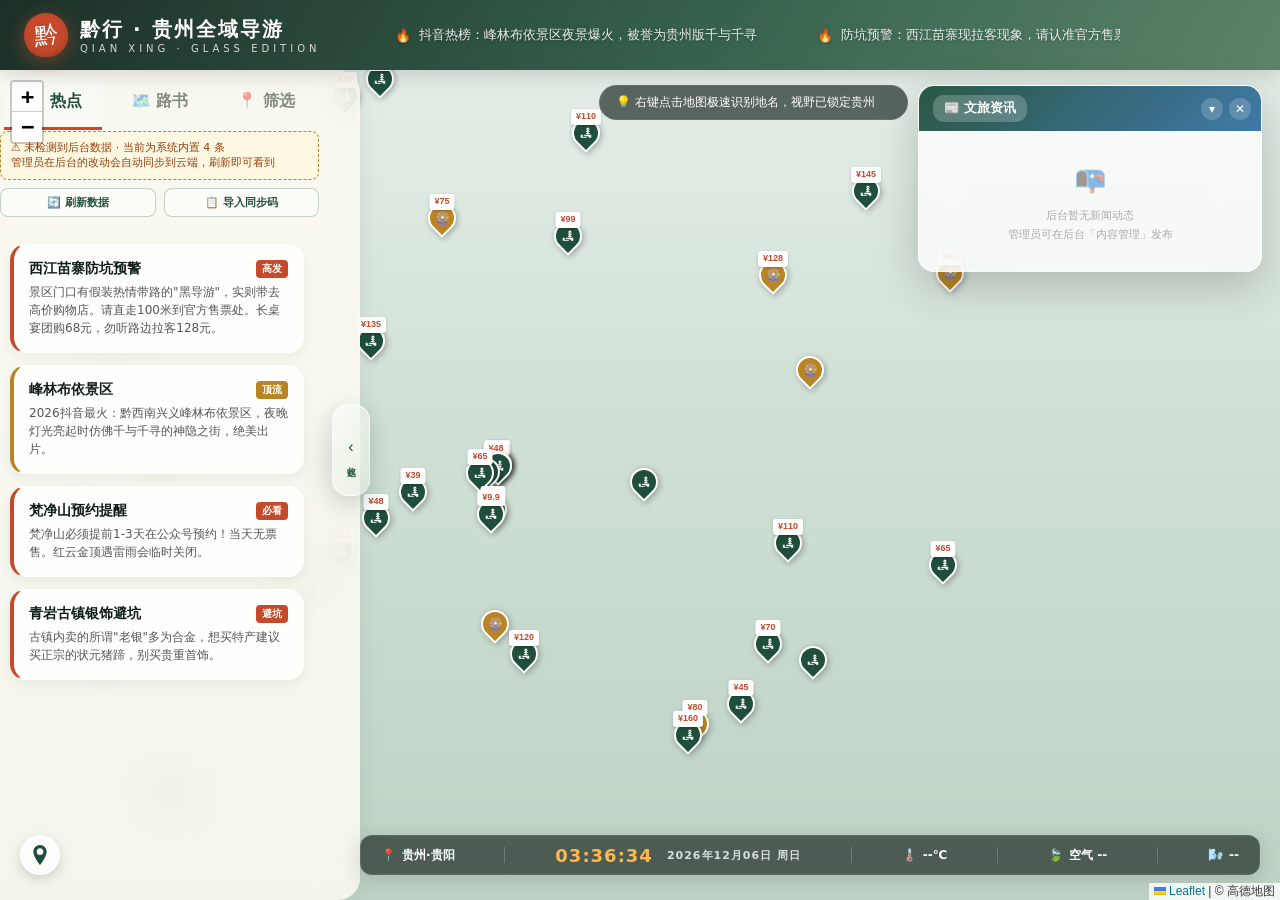
==== commit 028c887a: "update qianxing" ====
--- a/index.html
+++ b/index.html
@@ -1130,6 +1130,13 @@
   `).join('') : `<div class="empty-tip"><div>📭</div>暂无避坑内容<br>请在后台发布后刷新</div>`;
 }
 
+/* ===== 图片路径归一化（后台数据里的 /img/ 绝对路径在线上子路径下会 404） ===== */
+function qxImgUrl(p) {
+  if (!p) return p;
+  if (/^(https?:|data:|blob:)/i.test(p)) return p;
+  return p.replace(/^\/+/, '');
+}
+
 /* ===== 热点详情弹窗 ===== */
 function openHotModal(index) {
   const card = currentHotCards[index];
@@ -1143,7 +1150,7 @@
 
   if (card.img) {
     imgEl.classList.remove('empty');
-    imgEl.style.backgroundImage = `url('${card.img}')`;
+    imgEl.style.backgroundImage = `url('${qxImgUrl(card.img)}')`;
     imgEl.innerHTML = '';
   } else {
     imgEl.classList.add('empty');
@@ -1155,7 +1162,7 @@
 
   if (card.gallery && card.gallery.length > 0) {
     galleryWrap.style.display = 'block';
-    galleryEl.innerHTML = card.gallery.map(url => `<img src="${url}" onclick="window.open('${url}','_blank')">`).join('');
+    galleryEl.innerHTML = card.gallery.map(url => { const u = qxImgUrl(url); return `<img src="${u}" onclick="window.open('${u}','_blank')">`; }).join('');
   } else {
     galleryWrap.style.display = 'none';
     galleryEl.innerHTML = '';
@@ -1183,7 +1190,7 @@
 
   if (!isCustom) {
     imgEl.style.display = 'block';
-    imgEl.style.backgroundImage = `url('${spot.img}')`;
+    imgEl.style.backgroundImage = `url('${qxImgUrl(spot.img)}')`;
     tagEl.innerHTML = `${typeName}${spot.groupPrice>0 ? ` · ¥${spot.groupPrice}` : ' · 免费'}`;
   } else {
     imgEl.style.display = 'none';
@@ -1199,7 +1206,7 @@
     ${!isCustom ? `<div class="sd-env" id="sdWeather-${spot.id}">${cachedWxHtml}</div>` : ''}
     ${!isCustom && (cachedWx && cachedWx.forecast && cachedWx.forecast.length) ? `<div class="wx-forecast" id="sdForecast-${spot.id}">${forecastHtml(cachedWx)}</div>` : ''}
     <div class="sd-desc">${spot.desc}</div>
-    ${!isCustom && spot.gallery && spot.gallery.length > 0 ? `<div class="sd-gallery-title">📸 景点图库 (${spot.gallery.length})</div><div class="sd-gallery">${spot.gallery.map(url=>`<div class="sd-gallery-item" style="background-image:url('${url}')" onclick="commLightbox('${url}')"></div>`).join('')}</div>` : ''}
+    ${!isCustom && spot.gallery && spot.gallery.length > 0 ? `<div class="sd-gallery-title">📸 景点图库 (${spot.gallery.length})</div><div class="sd-gallery">${spot.gallery.map(url=>{const u=qxImgUrl(url);return `<div class="sd-gallery-item" style="background-image:url('${u}')" onclick="commLightbox('${u}')"></div>`;}).join('')}</div>` : ''}
     ${!isCustom && spot.richContent ? `<div class="sd-rich">${spot.richContent}</div>` : ''}
     ${!isCustom && spot.articleLinks && spot.articleLinks.length > 0 ? `<div class="sd-articles">${spot.articleLinks.map(l=>`<a href="${l.url}" target="_blank" class="sd-article"><span>📄</span><span>${l.title}</span><span>→</span></a>`).join('')}</div>` : ''}
     ${!isCustom ? `<div class="sd-guide" id="sdGuideBox"><b>📝 攻略</b>${spot.guide||'暂无详细攻略信息。'}</div>` : ''}
@@ -1464,7 +1471,7 @@
       const [lat, lng] = wgs84ToGcj02(Number(s.lat) || 0, Number(s.lng) || 0);
       return {
       id: s.id, name: s.name, city: s.city, type: s.type, lat, lng,
-      img: s.img || 'img/spotdefault.jpg',
+      img: qxImgUrl(s.img || 'img/spotdefault.jpg'),
       gallery: s.gallery || [],
       richContent: s.richContent || '',
       articleLinks: s.articleLinks || [],
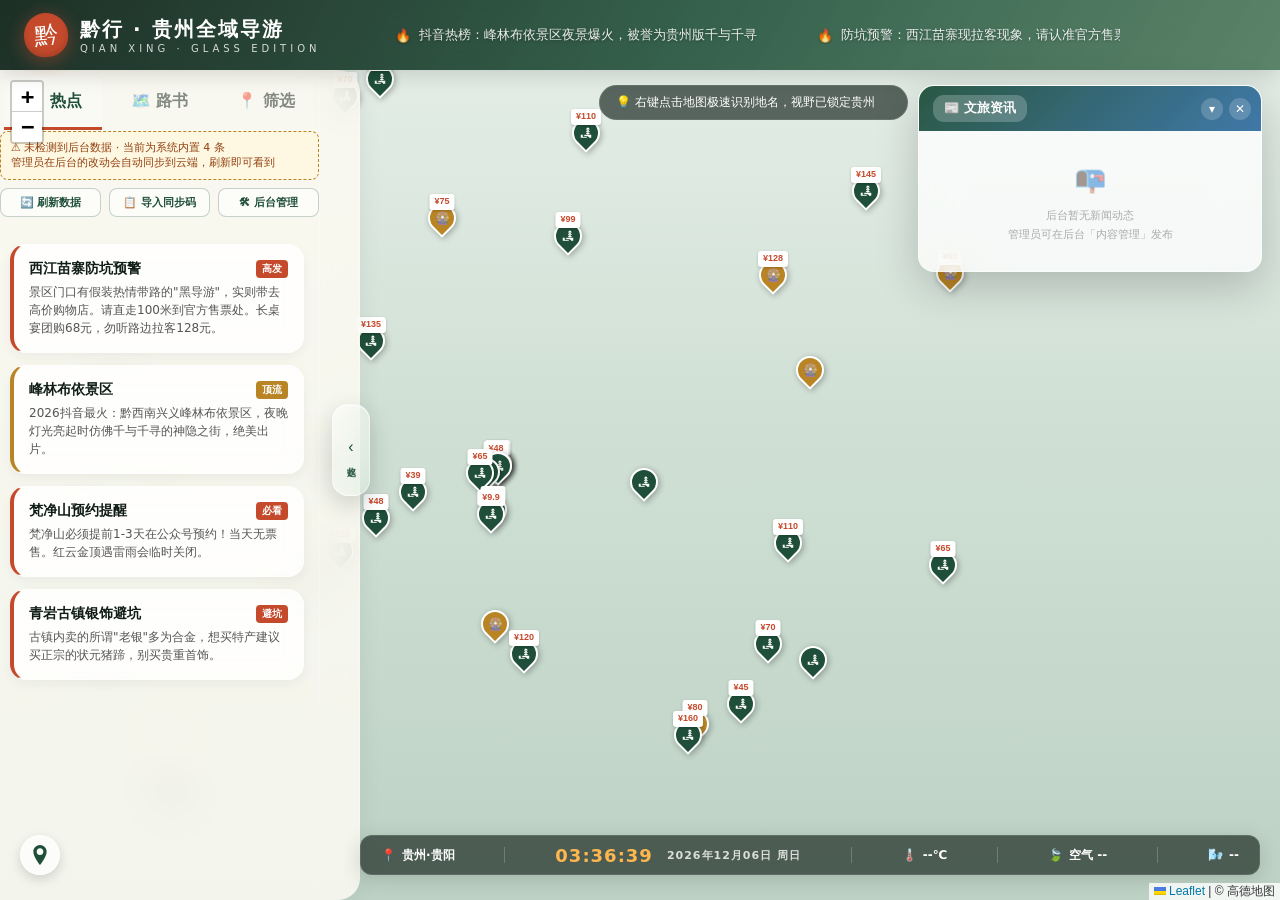
==== commit e78fee9f: "update qianxing" ====
--- a/index.html
+++ b/index.html
@@ -1120,6 +1120,7 @@
       <div class="hot-toolbar-btns">
         <button class="hot-mini-btn" onclick="reloadFromAdmin()">🔄 刷新数据</button>
         <button class="hot-mini-btn" onclick="importSyncCode()">📋 导入同步码</button>
+        <button class="hot-mini-btn" onclick="window.open('admin/','_blank')">🛠 后台管理</button>
       </div>`;
   }
   container.innerHTML = cards.length > 0 ? cards.map((c, idx) => `
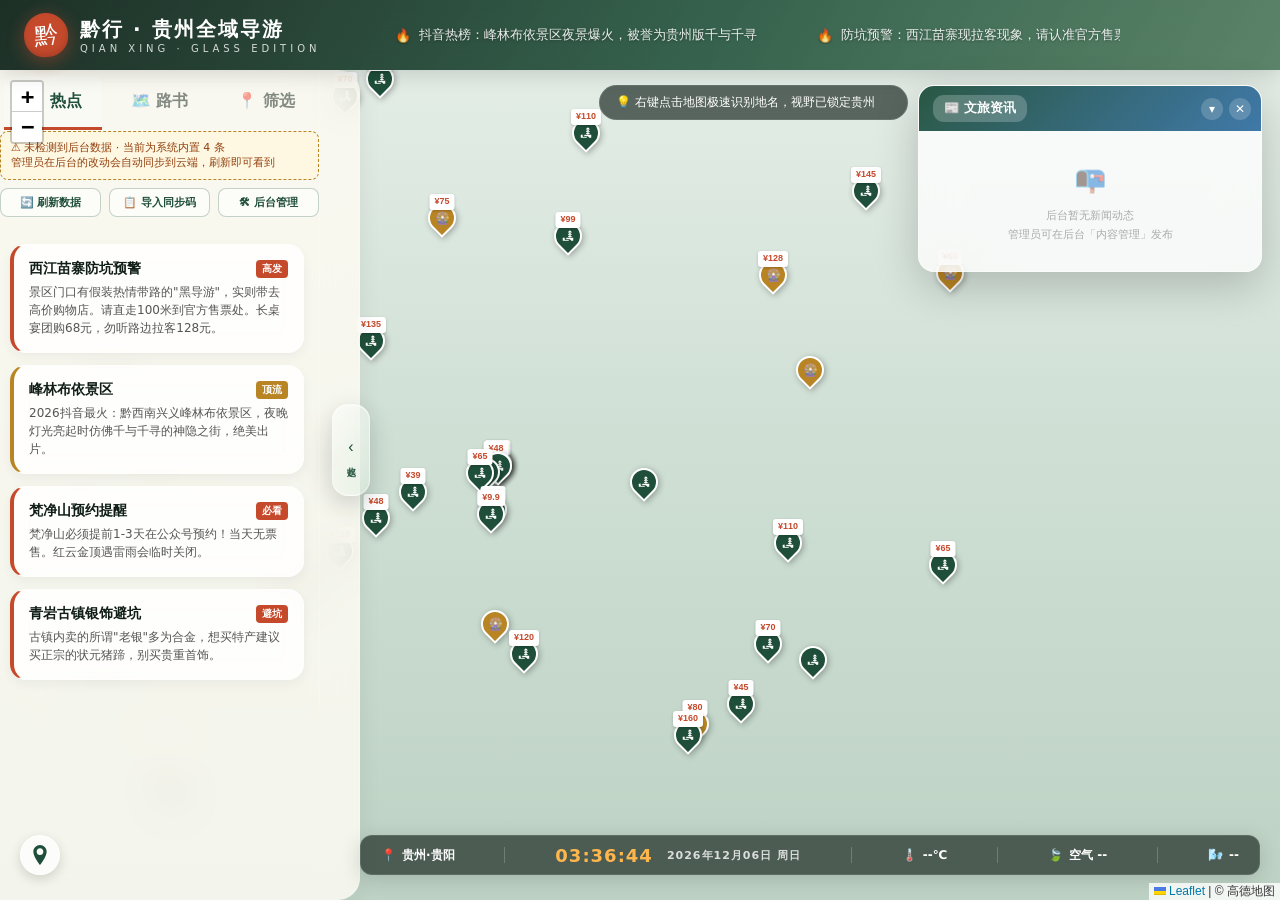
==== commit e09d8440: "update qianxing" ====
--- a/index.html
+++ b/index.html
@@ -3,7 +3,15 @@
 <head>
 <meta charset="UTF-8">
 <meta name="viewport" content="width=device-width, initial-scale=1.0">
-<title>黔行 · 贵州全域全息导游图</title>
+<title>黔行 · 贵州全域全息导游图 — 免费景点攻略 · 团购价格 · 实时天气</title>
+<meta name="description" content="黔行：贵州全域导游图，覆盖贵阳/遵义/安顺/黔东南等9市州46+网红景点，提供避坑指南、团购价格、路线规划、实时天气与文旅资讯，手机电脑通用。">
+<meta name="keywords" content="贵州旅游,贵州导游图,黔行,贵州景点攻略,黄果树,西江千户苗寨,梵净山,荔波小七孔,贵州自由行">
+<meta property="og:title" content="黔行 · 贵州全域全息导游图">
+<meta property="og:description" content="贵州9市州46+网红景点：避坑指南 · 团购价格 · 路线规划 · 实时天气">
+<meta property="og:type" content="website">
+<meta property="og:url" content="https://raojiayong-lab.github.io/qianxing/map.html">
+<meta name="theme-color" content="#1f4f3a">
+<meta http-equiv="Content-Security-Policy" content="default-src 'self'; script-src 'self' 'unsafe-inline'; style-src 'self' 'unsafe-inline'; img-src 'self' data: blob: https:; connect-src 'self' https://isauemozgewpzrowsvgj.supabase.co wss://isauemozgewpzrowsvgj.supabase.co https://api.open-meteo.com https://geocoding-api.open-meteo.com https://air-quality-api.open-meteo.com; font-src 'self' data:; media-src 'self' data: https:; object-src 'none'; base-uri 'self'; form-action 'self' https://uri.amap.com">
 <link rel="stylesheet" href="leaflet/leaflet.css" />
 <link rel="dns-prefetch" href="https://webrd01.is.autonavi.com" />
 <script src="leaflet/leaflet.js"></script>
@@ -1163,7 +1171,7 @@
 
   if (card.gallery && card.gallery.length > 0) {
     galleryWrap.style.display = 'block';
-    galleryEl.innerHTML = card.gallery.map(url => { const u = qxImgUrl(url); return `<img src="${u}" onclick="window.open('${u}','_blank')">`; }).join('');
+    galleryEl.innerHTML = card.gallery.map((url, gi) => { const u = qxImgUrl(url); return `<img src="${u}" alt="${commEsc(card.title)} 图${gi+1}" loading="lazy" onclick="window.open('${u}','_blank')">`; }).join('');
   } else {
     galleryWrap.style.display = 'none';
     galleryEl.innerHTML = '';
@@ -1207,7 +1215,7 @@
     ${!isCustom ? `<div class="sd-env" id="sdWeather-${spot.id}">${cachedWxHtml}</div>` : ''}
     ${!isCustom && (cachedWx && cachedWx.forecast && cachedWx.forecast.length) ? `<div class="wx-forecast" id="sdForecast-${spot.id}">${forecastHtml(cachedWx)}</div>` : ''}
     <div class="sd-desc">${spot.desc}</div>
-    ${!isCustom && spot.gallery && spot.gallery.length > 0 ? `<div class="sd-gallery-title">📸 景点图库 (${spot.gallery.length})</div><div class="sd-gallery">${spot.gallery.map(url=>{const u=qxImgUrl(url);return `<div class="sd-gallery-item" style="background-image:url('${u}')" onclick="commLightbox('${u}')"></div>`;}).join('')}</div>` : ''}
+    ${!isCustom && spot.gallery && spot.gallery.length > 0 ? `<div class="sd-gallery-title">📸 景点图库 (${spot.gallery.length})</div><div class="sd-gallery">${spot.gallery.map((url, gi)=>{const u=qxImgUrl(url);return `<div class="sd-gallery-item" style="background-image:url('${u}')" role="img" aria-label="${commEsc(spot.name)} 图库图${gi+1}" onclick="commLightbox('${u}')"></div>`;}).join('')}</div>` : ''}
     ${!isCustom && spot.richContent ? `<div class="sd-rich">${spot.richContent}</div>` : ''}
     ${!isCustom && spot.articleLinks && spot.articleLinks.length > 0 ? `<div class="sd-articles">${spot.articleLinks.map(l=>`<a href="${l.url}" target="_blank" class="sd-article"><span>📄</span><span>${l.title}</span><span>→</span></a>`).join('')}</div>` : ''}
     ${!isCustom ? `<div class="sd-guide" id="sdGuideBox"><b>📝 攻略</b>${spot.guide||'暂无详细攻略信息。'}</div>` : ''}
@@ -1736,7 +1744,7 @@
 function commLightbox(src){
   const ov = document.createElement('div');
   ov.className = 'comm-lightbox'; ov.onclick = ()=>ov.remove();
-  ov.innerHTML = `<img src="${commEsc(src)}">`;
+  ov.innerHTML = `<img src="${commEsc(src)}" alt="放大查看图片" role="dialog" aria-modal="true" aria-label="图片灯箱，点击空白处关闭">`;
   document.body.appendChild(ov);
 }
 
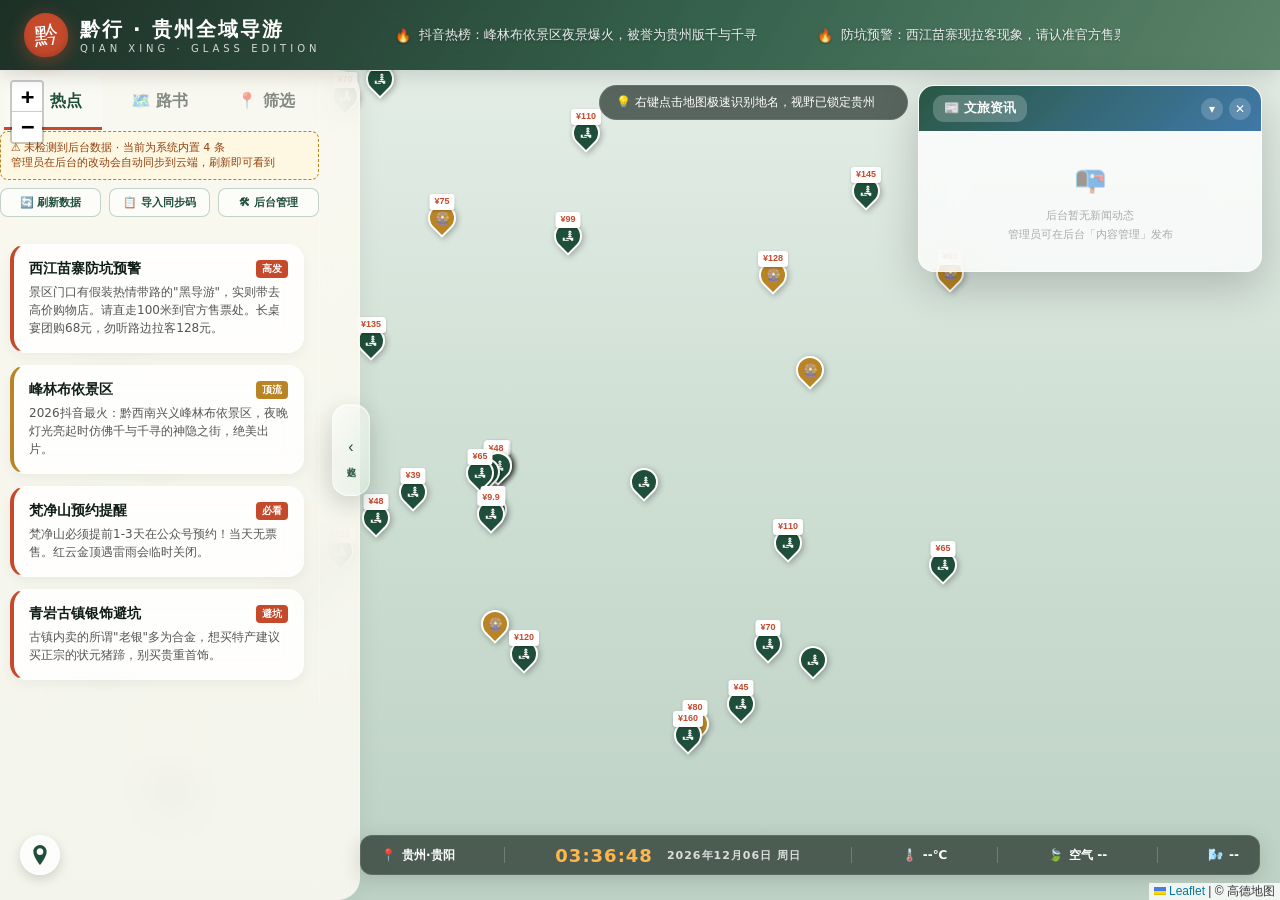
==== commit 6c7c1c2f: "update qianxing" ====
--- a/index.html
+++ b/index.html
@@ -11,6 +11,14 @@
 <meta property="og:type" content="website">
 <meta property="og:url" content="https://raojiayong-lab.github.io/qianxing/map.html">
 <meta name="theme-color" content="#1f4f3a">
+<link rel="icon" href="data:image/svg+xml,%3Csvg xmlns='http://www.w3.org/2000/svg' viewBox='0 0 64 64'%3E%3Crect width='64' height='64' rx='14' fill='%23c54a2c'/%3E%3Ctext x='32' y='45' font-size='34' text-anchor='middle' fill='%23fff' font-family='sans-serif' font-weight='bold'%3E%E9%BB%94%3C/text%3E%3C/svg%3E">
+<link rel="canonical" href="https://raojiayong-lab.github.io/qianxing/map.html">
+<meta property="og:image" content="https://raojiayong-lab.github.io/qianxing/img/fanjing.jpg">
+<meta property="og:site_name" content="黔行">
+<meta name="twitter:card" content="summary_large_image">
+<meta name="twitter:title" content="黔行 · 贵州全域全息导游图">
+<meta name="twitter:description" content="贵州9市州46+网红景点：避坑指南 · 团购价格 · 路线规划 · 实时天气">
+<meta name="twitter:image" content="https://raojiayong-lab.github.io/qianxing/img/fanjing.jpg">
 <meta http-equiv="Content-Security-Policy" content="default-src 'self'; script-src 'self' 'unsafe-inline'; style-src 'self' 'unsafe-inline'; img-src 'self' data: blob: https:; connect-src 'self' https://isauemozgewpzrowsvgj.supabase.co wss://isauemozgewpzrowsvgj.supabase.co https://api.open-meteo.com https://geocoding-api.open-meteo.com https://air-quality-api.open-meteo.com; font-src 'self' data:; media-src 'self' data: https:; object-src 'none'; base-uri 'self'; form-action 'self' https://uri.amap.com">
 <link rel="stylesheet" href="leaflet/leaflet.css" />
 <link rel="dns-prefetch" href="https://webrd01.is.autonavi.com" />
